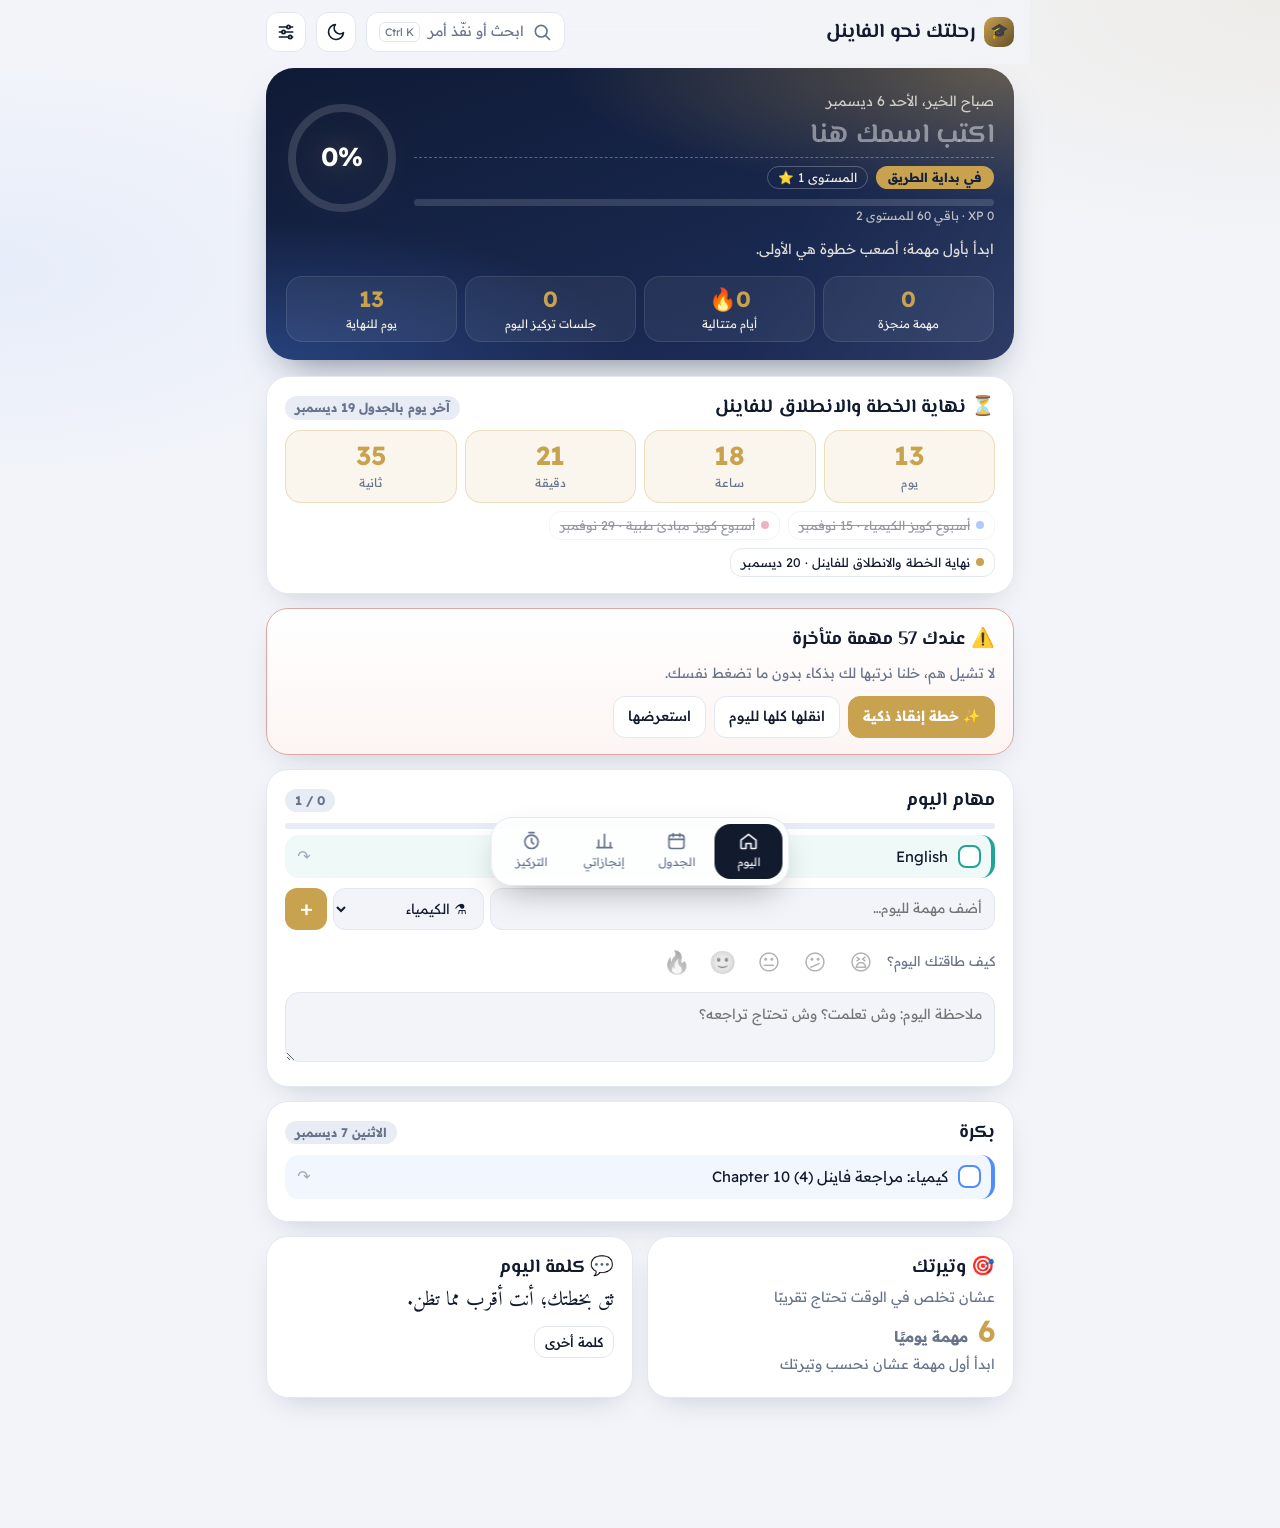
==== index.html @ 5652cb94 "Update font families in index.html" ====
<!DOCTYPE html>
<html lang="ar" dir="rtl">
<head>
<meta charset="utf-8">
<meta name="viewport" content="width=device-width, initial-scale=1, viewport-fit=cover">
<meta name="theme-color" content="#101b36">
<title>رحلتك نحو الفاينل</title>
<link rel="preconnect" href="https://fonts.googleapis.com">
<link href="https://fonts.googleapis.com/css2?family=Amiri:wght@400;700&family=El+Messiri:wght@500;600;700&family=Readex+Pro:wght@300;400;500;600;700&display=swap" rel="stylesheet">
<style>
:root{--bg:#f2f4f9;--bg2:#e8ecf5;--card:#fff;--tx:#121a2e;--mu:#68748c;--ln:#e2e7f0;--hero1:#0f1a35;--hero2:#1e2f5c;--bad:#d4573f;--ok:#1fa597;--ch:#4f8cff;--md:#e0567c;--en:#1fa597;--sk:#8b6cf0;--ac:#c9a24f;--sh:0 12px 32px -16px rgba(16,27,54,.25);color-scheme:light}
@media (prefers-color-scheme:dark){:root:not([data-theme="light"]){--bg:#070d1a;--bg2:#101a2e;--card:#0f1829;--tx:#e8edf7;--mu:#8e9bb5;--ln:#1e2a44;--hero1:#0c1630;--hero2:#1a2a52;--sh:0 12px 32px -16px rgba(0,0,0,.7);color-scheme:dark}}
:root[data-theme="dark"]{--bg:#070d1a;--bg2:#101a2e;--card:#0f1829;--tx:#e8edf7;--mu:#8e9bb5;--ln:#1e2a44;--hero1:#0c1630;--hero2:#1a2a52;--sh:0 12px 32px -16px rgba(0,0,0,.7);color-scheme:dark}
*{box-sizing:border-box;-webkit-tap-highlight-color:transparent}
html{scroll-behavior:smooth}
body{margin:0;min-height:100vh;background:var(--bg);background-image:radial-gradient(60% 40% at 100% 0%,color-mix(in srgb,var(--ac) 10%,transparent),transparent 70%),radial-gradient(50% 35% at 0% 30%,color-mix(in srgb,var(--ch) 7%,transparent),transparent 70%);background-attachment:fixed;color:var(--tx);font-family:"Readex Pro",Tahoma,system-ui,sans-serif;line-height:1.7}
button,input,select,textarea{font:inherit;color:inherit}
.ic{width:20px;height:20px;fill:none;stroke:currentColor;stroke-width:2;stroke-linecap:round;stroke-linejoin:round;flex:none}
.w{max-width:780px;margin:auto;padding:0 16px 130px}
/* top bar */
.top{position:sticky;top:0;z-index:25;display:flex;align-items:center;gap:10px;padding:12px 16px;margin:0 -16px;backdrop-filter:blur(14px);-webkit-backdrop-filter:blur(14px);background:color-mix(in srgb,var(--bg) 75%,transparent)}
.brand{flex:1;font:700 20px "El Messiri",serif;display:flex;align-items:center;gap:8px}
.brand i{width:30px;height:30px;border-radius:10px;background:linear-gradient(135deg,var(--ac),color-mix(in srgb,var(--ac) 50%,#000));display:grid;place-items:center;font-style:normal;font-size:15px}
.tb{width:40px;height:40px;border-radius:12px;border:1px solid var(--ln);background:var(--card);color:var(--tx);display:grid;place-items:center;cursor:pointer;transition:.2s}
.tb:hover{border-color:var(--ac);color:var(--ac)}
.kbd{font-size:11px;border:1px solid var(--ln);border-radius:6px;padding:0 5px;color:var(--mu)}
.srchbtn{display:flex;align-items:center;gap:8px;height:40px;padding:0 12px;border-radius:12px;border:1px solid var(--ln);background:var(--card);color:var(--mu);cursor:pointer;font-size:14px}
@media (max-width:520px){.srchbtn span,.srchbtn .kbd{display:none}}
/* hero */
.hero{position:relative;overflow:hidden;color:#f3efe6;border-radius:28px;padding:22px 20px 18px;margin:4px 0 16px;background:radial-gradient(110% 80% at 100% 0%,color-mix(in srgb,var(--ac) 40%,transparent),transparent 55%),radial-gradient(80% 80% at 0% 100%,rgba(79,140,255,.28),transparent 60%),linear-gradient(160deg,var(--hero1),var(--hero2));box-shadow:0 20px 40px -20px rgba(15,26,53,.6)}
.hero::after{content:"";position:absolute;inset:0;background:linear-gradient(115deg,transparent 30%,rgba(255,255,255,.07) 45%,transparent 60%);background-size:250% 100%;animation:sh 7s linear infinite;pointer-events:none}
@keyframes sh{from{background-position:150% 0}to{background-position:-100% 0}}
.hg{display:flex;align-items:center;gap:16px;position:relative;z-index:1}.hl{flex:1;min-width:0}
.gr{font-size:14px;opacity:.8}
#nm{background:transparent;border:0;border-bottom:1px dashed rgba(255,255,255,.3);color:#fff;font:700 27px "El Messiri",serif;width:100%;padding:0;outline:0}
#nm::placeholder{color:rgba(255,255,255,.45)}#nm:focus{border-bottom-color:var(--ac)}
.lvr{display:flex;gap:8px;align-items:center;margin-top:8px;flex-wrap:wrap}
.lv{font-size:12.5px;color:#14213d;background:var(--ac);border-radius:20px;padding:1px 12px;font-weight:700}
.lvn{font-size:12.5px;border:1px solid rgba(255,255,255,.25);border-radius:20px;padding:0 10px}
.xp{height:7px;border-radius:9px;background:rgba(255,255,255,.14);margin-top:10px;overflow:hidden}
.xp i{display:block;height:100%;border-radius:9px;background:linear-gradient(90deg,var(--ac),#ffe7a8);transition:width .6s}
.xps{font-size:12px;opacity:.75}
.ring{flex:none;filter:drop-shadow(0 0 14px color-mix(in srgb,var(--ac) 45%,transparent))}
.ring circle:last-of-type{transition:stroke-dashoffset 1s cubic-bezier(.2,.8,.2,1)}
.ms{margin:12px 0 0;font-size:14px;opacity:.9;position:relative;z-index:1}
.st{display:grid;grid-template-columns:repeat(4,1fr);gap:8px;margin-top:14px;position:relative;z-index:1}
.st div{background:rgba(255,255,255,.06);border:1px solid rgba(255,255,255,.1);border-radius:16px;padding:8px 2px;text-align:center;font-size:11.5px}
.st b{display:block;font:700 22px "Readex Pro",sans-serif;color:var(--ac);line-height:1.3}
/* cards */
.card{background:var(--card);border:1px solid var(--ln);border-radius:22px;padding:16px 18px;margin-bottom:14px;box-shadow:var(--sh);animation:up .4s both}
@keyframes up{from{opacity:0;transform:translateY(8px)}}
.ch2{display:flex;align-items:center;justify-content:space-between;gap:10px;margin-bottom:8px}
h2{font:700 19px "El Messiri",serif;margin:0}
.pill{font-size:12.5px;font-weight:700;border-radius:20px;padding:1px 10px;background:var(--bg2);color:var(--mu)}
.mu{color:var(--mu);font-size:14px;margin:4px 0}
.grid2{display:grid;grid-template-columns:1fr 1fr;gap:14px}.grid2>.card{margin:0}
@media (max-width:640px){.grid2{grid-template-columns:1fr}}
.grid2+.card,.grid2+*{margin-top:14px}
.btn{border:1px solid var(--ln);background:var(--card);color:var(--tx);border-radius:12px;padding:8px 14px;font-size:14px;font-weight:500;cursor:pointer;transition:.15s;white-space:nowrap}
.btn:hover{border-color:var(--ac)}.btn:active{transform:scale(.97)}
.btn.pr{background:var(--ac);border-color:var(--ac);color:#fff;font-weight:700}
.btn.sm{padding:4px 10px;font-size:13px}
.row{display:flex;gap:8px;flex-wrap:wrap;margin-top:10px}
.qt{font:400 20px/1.9 Amiri,serif;margin:0 0 6px}
/* countdown */
.cd{display:grid;grid-template-columns:repeat(4,1fr);gap:8px;margin:8px 0}
.cd div{text-align:center;border-radius:16px;padding:8px 0;background:color-mix(in srgb,var(--evc) 10%,transparent);border:1px solid color-mix(in srgb,var(--evc) 30%,transparent);font-size:12px;color:var(--mu)}
.cd b{display:block;font:700 26px "Readex Pro",sans-serif;color:var(--evc);font-variant-numeric:tabular-nums;line-height:1.3}
.evs{display:flex;gap:8px;flex-wrap:wrap}
.ev{font-size:12.5px;border-radius:12px;padding:3px 10px;border:1px solid var(--ln);display:flex;gap:6px;align-items:center}
.ev::before{content:"";width:8px;height:8px;border-radius:50%;background:var(--evc)}
.ev.past{opacity:.45;text-decoration:line-through}
/* tasks */
.tk{display:flex;align-items:center;gap:4px;border-radius:14px;background:color-mix(in srgb,var(--c) 7%,transparent);margin:6px 0;padding-inline-end:4px;border-inline-start:4px solid var(--c);transition:.2s;position:relative}
.tk label{flex:1;display:flex;gap:10px;align-items:center;padding:9px 10px;cursor:pointer;font-size:15px;min-width:0}
.tk input{position:absolute;opacity:0;pointer-events:none}
.cb{width:23px;height:23px;border-radius:8px;border:2px solid var(--c);flex:none;display:grid;place-items:center;transition:.2s;background:var(--card)}
.tk input:checked+.cb{background:var(--c);animation:pop .35s}
.tk input:checked+.cb::after{content:"";width:6px;height:11px;border:solid #fff;border-width:0 2.5px 2.5px 0;transform:translate(0,-1px) rotate(45deg)}
.tk input:focus-visible+.cb{outline:2px solid var(--ac);outline-offset:2px}
@keyframes pop{50%{transform:scale(1.25)}}
.tk.dn .tt{text-decoration:line-through;color:var(--mu)}
.tk.dn{opacity:.75}
.tt{overflow-wrap:anywhere}
.mvd{display:inline-block;font-size:11px;color:var(--mu);background:var(--bg2);border-radius:8px;padding:0 6px;margin-inline-start:4px}
.ta{display:flex;gap:2px;opacity:.6;transition:.2s}.tk:hover .ta{opacity:1}
.ib{width:30px;height:30px;border-radius:10px;border:0;background:transparent;color:var(--mu);cursor:pointer;font-size:16px;display:grid;place-items:center}
.ib:hover{background:var(--bg2);color:var(--tx)}
mark{background:color-mix(in srgb,var(--ac) 35%,transparent);color:inherit;border-radius:4px;padding:0 2px}
.minibar{height:6px;border-radius:6px;background:var(--bg2);overflow:hidden;margin-bottom:6px}
.minibar i{display:block;height:100%;background:linear-gradient(90deg,var(--ac),var(--ok));border-radius:6px;transition:width .5s}
.add{display:flex;gap:6px;margin-top:10px}
.add input,.add select,.inp{border:1px solid var(--ln);border-radius:12px;background:var(--bg);padding:8px 12px;font-size:14px;outline:0;min-width:0}
.add input{flex:1}.add input:focus,.inp:focus,textarea:focus{border-color:var(--ac)}
.add button{width:42px;border-radius:12px;border:0;background:var(--ac);color:#fff;font-size:22px;cursor:pointer}
textarea{width:100%;min-height:70px;margin-top:10px;border:1px solid var(--ln);border-radius:14px;background:var(--bg);font-size:14px;padding:10px 12px;resize:vertical;outline:0}
.mood{display:flex;align-items:center;gap:6px;margin-top:12px;font-size:13.5px;color:var(--mu);flex-wrap:wrap}
.mood button{font-size:22px;width:40px;height:40px;border-radius:12px;border:1px solid transparent;background:transparent;cursor:pointer;filter:grayscale(1);opacity:.55;transition:.2s}
.mood button:hover{opacity:1;filter:none}
.mood button.on{filter:none;opacity:1;border-color:var(--ac);background:color-mix(in srgb,var(--ac) 12%,transparent);transform:scale(1.08)}
.warn{border-color:color-mix(in srgb,var(--bad) 45%,var(--ln));background:linear-gradient(0deg,color-mix(in srgb,var(--bad) 6%,var(--card)),var(--card))}
/* plan */
.srch{display:flex;align-items:center;gap:8px;border:1px solid var(--ln);border-radius:14px;background:var(--card);padding:0 12px;margin-bottom:10px}
.srch input{flex:1;border:0;background:transparent;padding:11px 0;outline:0;font-size:15px}
.chips{display:flex;gap:6px;overflow-x:auto;margin-bottom:10px;padding-bottom:2px;scrollbar-width:none}
.chips button{border:1px solid var(--ln);background:var(--card);border-radius:20px;padding:5px 14px;font-size:13px;cursor:pointer;white-space:nowrap;display:flex;gap:6px;align-items:center}
.chips button.on{background:var(--tx);color:var(--bg);border-color:var(--tx)}
.dot{width:8px;height:8px;border-radius:50%;background:var(--c)}
.seg{display:flex;background:var(--bg2);border-radius:14px;padding:4px;gap:4px;margin-bottom:12px}
.seg button{flex:1;border:0;background:transparent;border-radius:10px;padding:7px 4px;cursor:pointer;font-size:14px;color:var(--mu);font-weight:500}
.seg button.on{background:var(--card);color:var(--tx);box-shadow:0 2px 8px rgba(0,0,0,.08);font-weight:700}
.wk{margin:22px 4px 8px;font:700 17px "El Messiri",serif;color:var(--ac);display:flex;align-items:center;gap:8px;flex-wrap:wrap}
.note{font:600 11.5px "Readex Pro",sans-serif;background:var(--ac);color:#fff;padding:1px 10px;border-radius:12px}
.day{background:var(--card);border:1px solid var(--ln);border-radius:18px;padding:10px 12px;margin-bottom:10px;scroll-margin-top:80px}
.day.today{border:2px solid var(--ac);box-shadow:0 0 0 4px color-mix(in srgb,var(--ac) 12%,transparent)}
.day.done{opacity:.65}
.day.flash{animation:fla 1.4s}
@keyframes fla{30%{box-shadow:0 0 0 6px color-mix(in srgb,var(--ac) 40%,transparent)}}
.dh{display:flex;justify-content:space-between;align-items:center;font-weight:700;font-size:14px}
.dh span{color:var(--mu);font-weight:400;font-size:13px;display:flex;align-items:center;gap:4px}
.tag{font-size:11px;border-radius:8px;padding:0 7px;margin-inline-start:6px;font-weight:700;background:var(--bad);color:#fff}
.tag.t{background:var(--ac)}
.empty{text-align:center;color:var(--mu);padding:30px 0}
/* stats */
.subs{display:grid;grid-template-columns:repeat(4,1fr);gap:8px;text-align:center}
@media (max-width:480px){.subs{grid-template-columns:repeat(2,1fr)}}
.subs div{font-size:12.5px;color:var(--mu)}
.subs svg{display:block;margin:0 auto 2px}
.hm{display:grid;grid-template-columns:repeat(7,1fr);gap:5px}
.hm span{font-size:11px;text-align:center;color:var(--mu)}
.hm i{aspect-ratio:1;border-radius:7px;background:var(--bg2);display:grid;place-items:center;font-style:normal;font-size:10.5px;color:var(--mu);cursor:pointer;transition:.15s}
.hm i:hover{transform:scale(1.12)}
.hm i.l1{background:color-mix(in srgb,var(--ok) 25%,var(--bg2))}.hm i.l2{background:color-mix(in srgb,var(--ok) 50%,var(--bg2));color:#fff}.hm i.l3{background:color-mix(in srgb,var(--ok) 75%,var(--bg2));color:#fff}.hm i.l4{background:var(--ok);color:#fff}
.hm i.fu{opacity:.45}.hm i.td{outline:2px solid var(--ac);outline-offset:1px}.hm i.no{visibility:hidden}
.lg{display:flex;gap:4px;align-items:center;justify-content:flex-end;font-size:11px;color:var(--mu);margin-top:8px}
.lg i{width:12px;height:12px;border-radius:3px;display:inline-block}
.wc{display:flex;gap:8px;height:120px;align-items:flex-end}
.wc>div{flex:1;height:100%;display:flex;flex-direction:column;justify-content:flex-end;align-items:center;font-size:11px;color:var(--mu);gap:2px}
.wc i{width:100%;background:linear-gradient(180deg,var(--ac),color-mix(in srgb,var(--ac) 55%,transparent));border-radius:10px 10px 4px 4px;min-height:4px;transition:height .6s}
.wc i.cur{background:linear-gradient(180deg,var(--ok),color-mix(in srgb,var(--ok) 55%,transparent))}
.sb{display:flex;align-items:center;gap:10px;font-size:13.5px;margin:9px 0}
.sb span:first-child{width:96px;flex:none}
.bar{flex:1;height:9px;background:var(--bg2);border-radius:6px;overflow:hidden}
.bar i{display:block;height:100%;border-radius:6px;transition:width .5s}
.sb em{min-width:44px;text-align:left;font-style:normal;color:var(--mu);font-size:12.5px}
.bd{display:grid;grid-template-columns:repeat(4,1fr);gap:8px}
@media (max-width:420px){.bd{grid-template-columns:repeat(3,1fr)}}
.bd div{text-align:center;font-size:11.5px;padding:10px 2px;border-radius:16px;border:1px solid var(--ln);color:var(--mu);line-height:1.35;filter:grayscale(1);opacity:.45}
.bd div.on{opacity:1;filter:none;color:var(--tx);border-color:var(--ac);background:color-mix(in srgb,var(--ac) 8%,transparent)}
.bd b{display:block;font-size:24px;margin-bottom:2px}
.big{font:700 30px "Readex Pro",sans-serif;color:var(--ac);line-height:1.2}
/* focus */
.fc{text-align:center}
.tring{position:relative;width:min(290px,78vw);margin:10px auto}
.tring svg{width:100%;height:auto;display:block}
.tring .in{position:absolute;inset:0;display:flex;flex-direction:column;align-items:center;justify-content:center}
#tmT{font:700 clamp(44px,14vw,62px) "Readex Pro",sans-serif;font-variant-numeric:tabular-nums;letter-spacing:1px;line-height:1.1}
#tmM{font-size:14px;color:var(--mu)}
#tmR{transition:stroke-dashoffset .3s linear}
.ctl{display:flex;gap:10px;justify-content:center;margin:6px 0 14px}
.ctl .btn{min-width:88px}
.ctl .go{min-width:130px;font-size:16px;padding:10px 18px;border-radius:16px}
/* nav */
.nav{position:fixed;bottom:14px;left:50%;transform:translateX(-50%);z-index:30;display:flex;gap:4px;padding:6px;border-radius:22px;background:color-mix(in srgb,var(--card) 82%,transparent);backdrop-filter:blur(16px);-webkit-backdrop-filter:blur(16px);border:1px solid var(--ln);box-shadow:0 14px 34px -12px rgba(0,0,0,.35);margin-bottom:env(safe-area-inset-bottom)}
.nav button{display:flex;flex-direction:column;align-items:center;gap:1px;border:0;background:transparent;color:var(--mu);border-radius:16px;padding:7px 14px;cursor:pointer;font-size:11.5px;min-width:68px;transition:.2s}
.nav button.on{background:var(--tx);color:var(--bg)}
#mini{position:fixed;top:66px;left:16px;z-index:24;display:none;align-items:center;gap:6px;border-radius:20px;border:1px solid var(--ac);background:var(--card);color:var(--tx);padding:4px 12px;font-weight:700;font-variant-numeric:tabular-nums;cursor:pointer;box-shadow:var(--sh)}
#mini.on{display:flex}
#mini .pd{width:8px;height:8px;border-radius:50%;background:var(--ok);animation:pu 1.4s infinite}
@keyframes pu{50%{opacity:.25}}
/* toast */
#ts{position:fixed;bottom:96px;left:50%;transform:translateX(-50%) translateY(30px);background:var(--tx);color:var(--bg);padding:9px 10px 9px 18px;border-radius:16px;opacity:0;transition:.3s;pointer-events:none;z-index:60;display:flex;gap:12px;align-items:center;max-width:92vw;font-size:14px;box-shadow:0 12px 30px -10px rgba(0,0,0,.4)}
#ts.on{opacity:1;transform:translateX(-50%);pointer-events:auto}
#ts button{border:0;background:var(--ac);color:#fff;border-radius:10px;padding:4px 12px;font-weight:700;cursor:pointer}
/* overlays */
.ov{position:fixed;inset:0;z-index:50;background:rgba(5,10,20,.5);backdrop-filter:blur(4px);display:none;align-items:flex-start;justify-content:center;padding:70px 14px 14px}
.ov.on{display:flex}
.pnl{width:100%;max-width:560px;background:var(--card);border:1px solid var(--ln);border-radius:22px;box-shadow:0 30px 60px -20px rgba(0,0,0,.5);overflow:hidden;animation:up .25s both;max-height:calc(100vh - 90px);display:flex;flex-direction:column}
.pnl .srch{border:0;border-bottom:1px solid var(--ln);border-radius:0;margin:0}
#pl{overflow:auto;padding:6px}
#pl button{display:flex;width:100%;gap:10px;align-items:center;text-align:start;border:0;background:transparent;border-radius:12px;padding:9px 12px;cursor:pointer;font-size:14.5px}
#pl button.sel{background:var(--bg2)}
#pl small{color:var(--mu);margin-inline-start:auto;font-size:12px;white-space:nowrap}
#pl h6{margin:8px 12px 2px;font-size:12px;color:var(--mu);font-weight:500}
.setb{overflow:auto;padding:18px}
.setb h3{font-size:14px;margin:16px 0 8px;color:var(--mu);font-weight:700}
.setb h3:first-child{margin-top:0}
.sw{display:flex;gap:10px}
.sw button{width:36px;height:36px;border-radius:50%;border:3px solid var(--card);outline:2px solid transparent;cursor:pointer}
.sw button.on{outline-color:var(--tx)}
.tg{display:flex;justify-content:space-between;align-items:center;gap:10px;padding:6px 0;font-size:14.5px}
.kb{display:grid;grid-template-columns:auto 1fr;gap:6px 12px;font-size:13.5px;color:var(--mu)}
#zen{position:fixed;inset:0;z-index:70;display:none;flex-direction:column;align-items:center;justify-content:center;gap:10px;background:radial-gradient(70% 60% at 50% 40%,var(--hero2),var(--hero1));color:#f3efe6;cursor:pointer}
#zen.on{display:flex}
#zenT{font:700 clamp(80px,22vw,180px) "Readex Pro",sans-serif;font-variant-numeric:tabular-nums;line-height:1}
#zen small{opacity:.6}
#zenQ{font:400 22px Amiri,serif;opacity:.8;max-width:600px;text-align:center;padding:0 20px}
.fx{position:fixed;top:-16px;z-index:80;pointer-events:none;animation:fl linear forwards}
@keyframes fl{to{transform:translateY(108vh) rotate(720deg);opacity:.3}}
@media (prefers-reduced-motion:reduce){.fx{display:none}*{animation-duration:.01ms!important;transition:none!important}}
@media (max-width:420px){#nm{font-size:23px}.ring{width:92px;height:92px}.nav button{min-width:58px;padding:7px 8px}}
@media print{.top,.nav,#mini,#ts,.ta,.add,.chips,.seg,.srch,.row,.mood{display:none!important}.hero{color:#000;background:none;box-shadow:none}.card,.day{box-shadow:none;break-inside:avoid}body{background:#fff}}
</style>
</head>
<body>
<div class="w">
  <header class="top">
    <div class="brand"><i>🎓</i>رحلتك نحو الفاينل</div>
    <button class="srchbtn" data-x="pal" aria-label="بحث وأوامر"><svg class="ic" viewBox="0 0 24 24"><circle cx="11" cy="11" r="7"/><path d="M21 21l-4.3-4.3"/></svg><span>ابحث أو نفّذ أمر</span><span class="kbd">Ctrl K</span></button>
    <button class="tb" data-x="th" aria-label="الوضع الليلي"><svg class="ic" viewBox="0 0 24 24"><path d="M21 12.8A9 9 0 1 1 11.2 3a7 7 0 0 0 9.8 9.8z"/></svg></button>
    <button class="tb" data-x="set" aria-label="الإعدادات"><svg class="ic" viewBox="0 0 24 24"><path d="M4 6h9M17 6h3M4 12h3M11 12h9M4 18h11M19 18h1"/><circle cx="15" cy="6" r="2"/><circle cx="9" cy="12" r="2"/><circle cx="17" cy="18" r="2"/></svg></button>
  </header>
  <main id="app"></main>
</div>
<button id="mini" data-v="focus"><span class="pd"></span><span id="miniT">25:00</span></button>
<nav class="nav" aria-label="التنقل">
  <button data-v="home"><svg class="ic" viewBox="0 0 24 24"><path d="M3 11l9-7 9 7v9a1 1 0 0 1-1 1h-5v-6H9v6H4a1 1 0 0 1-1-1z"/></svg>اليوم</button>
  <button data-v="plan"><svg class="ic" viewBox="0 0 24 24"><rect x="3" y="5" width="18" height="16" rx="3"/><path d="M3 10h18M8 3v4M16 3v4"/></svg>الجدول</button>
  <button data-v="stats"><svg class="ic" viewBox="0 0 24 24"><path d="M5 20V11M12 20V4M19 20v-6M3 20h18"/></svg>إنجازاتي</button>
  <button data-v="focus"><svg class="ic" viewBox="0 0 24 24"><circle cx="12" cy="13" r="8"/><path d="M12 9v4l2.5 2.5M9 2h6"/></svg>التركيز</button>
</nav>
<div id="ts" role="status" aria-live="polite"><span id="tsm"></span></div>
<div class="ov" id="pal"><div class="pnl"><div class="srch"><svg class="ic" viewBox="0 0 24 24"><circle cx="11" cy="11" r="7"/><path d="M21 21l-4.3-4.3"/></svg><input id="pi" placeholder="ابحث عن مهمة أو اكتب أمرًا…" autocomplete="off"><span class="kbd">Esc</span></div><div id="pl"></div></div></div>
<div class="ov" id="set"><div class="pnl"><div class="ch2" style="padding:14px 18px 0"><h2>الإعدادات</h2><button class="ib" data-x="close">✕</button></div><div class="setb" id="setb"></div></div></div>
<div id="zen" data-x="zenoff"><small id="zenM">وقت التركيز</small><div id="zenT">25:00</div><div id="zenQ"></div><small>اضغط في أي مكان للخروج</small></div>
<input type="file" id="upf" accept="application/json,.json" hidden>
<script>
/* ===== Data ===== */
const D=[
["كيمياء: Chapter 6","حل التجميعات","كيمياء: Chapter 7 (Lecture 1)"],["English"],["كيمياء: Chapter 7 (Lecture 1+2)"],["مهارات اتصال: مراجعة + دراسة محاضرة جديدة"],
["كيمياء: مراجعة كاملة لجزئية الميد من الملخصات","مراجعة شابتر 6 / 7","English"],["مبادئ طبية: Chapter 8","English"],
["English","مبادئ طبية: Chapter 9 (إضافة محاضرة)"],["كيمياء: تسمية (Chapter 8، Lecture 1)","حل التجميعات"],["English"],["كيمياء: تفاعلات (Chapter 8، Lecture 2)","حل التجميعات"],
["مهارات اتصال: مراجعة + دراسة محاضرة جديدة"],["كيمياء: مراجعة كاملة لجزئية الميد من الملخصات","مراجعة شابتر 6 / 7 / 8 (التركيز على العضوية)","English"],["مبادئ طبية: Chapter 10","English"],
["English"],["كيمياء: Chapter 9","حل التجميعات"],["English"],["كيمياء: تفاعلات (Chapter 10، Lecture 1)","حل التجميعات"],["مهارات اتصال: مراجعة + دراسة محاضرة جديدة"],
["كيمياء: مراجعة كاملة لجزئية الميد من الملخصات","مراجعة شابتر 6 / 7 / 8 / 9","English"],["مبادئ طبية: Chapter 11","English"],
["English"],["كيمياء: تفاعلات (Chapter 10، Lecture 2)","حل التجميعات"],["English"],["كيمياء: تسمية (Chapter 11، Lecture 1)","كيمياء: Chapter 11 (Lecture 2) علشان الإجازة","حل التجميعات"],
["مهارات اتصال: مراجعة + دراسة محاضرة جديدة"],["كيمياء: Chapter 12 (آخر شابتر بالمادة)","English"],["مبادئ طبية: Chapter 12 + Chapter 13 (آخر شابتر بالمنهج)","English"],
["English"],["كيمياء: مراجعة فاينل (1) Chapter 6 / 7"],["English"],["كيمياء: مراجعة فاينل (2) Chapter 8 / 9"],["مهارات اتصال: مراجعة + دراسة محاضرة جديدة"],
["كيمياء: مراجعة فاينل Chapter 6 / 7 / 8 / 9","English"],["مبادئ طبية: مراجعة فاينل Chapter 8 / 9 / 10 / 11","English"],
["English"],["كيمياء: مراجعة فاينل (4) Chapter 10"],["English"],["كيمياء: مراجعة فاينل (5) Chapter 11 / 12"],["مهارات اتصال: مراجعة + دراسة محاضرة جديدة"],
["كيمياء: مراجعة فاينل شاملة (6) — حل تجميعات الفاينل","English"],["مبادئ طبية: مراجعة فاينل Chapter 12 / 13","English"],
["English"],["كيمياء: مراجعة فاينل (7)"],["English"],["كيمياء: مراجعة فاينل (8)"],["مهارات اتصال: مراجعة + دراسة محاضرة جديدة"],
["كيمياء: مراجعة فاينل شاملة (9) — حل تجميعات الفاينل","English"],["مبادئ طبية: مراجعة فاينل Chapter 12 / 13","English"]];
const N=D.length,LAST=N-1;
const W={0:["الأسبوع 1: 2 إلى 7 نوفمبر",""],6:["الأسبوع 2: 8 إلى 14 نوفمبر",""],13:["الأسبوع 3: 15 إلى 21 نوفمبر","كويز الكيمياء: Chapter 6 + 7"],20:["الأسبوع 4: 22 إلى 28 نوفمبر","إجازة الخريف"],27:["الأسبوع 5: 29 نوفمبر إلى 5 ديسمبر","كويز مبادئ طبية: Chapter 9 + 10"],34:["الأسبوع 6: 6 إلى 12 ديسمبر",""],41:["الأسبوع 7: 13 إلى 19 ديسمبر","آخر أسبوع قبل الفاينل"]};
const WS=[0,6,13,20,27,34,41,48];
const SB={ch:["الكيمياء","var(--ch)","⚗️"],md:["مبادئ طبية","var(--md)","🩺"],en:["English","var(--en)","🇬🇧"],sk:["مهارات اتصال","var(--sk)","🗣️"]};
const DN=["الأحد","الاثنين","الثلاثاء","الأربعاء","الخميس","الجمعة","السبت"],MN=["يناير","فبراير","مارس","أبريل","مايو","يونيو","يوليو","أغسطس","سبتمبر","أكتوبر","نوفمبر","ديسمبر"];
const Q=["الاستمرار أهم من الكمال؛ خطوة صغيرة كل يوم تصنع فرقًا كبيرًا.","أنت لا تذاكر لتنجح فقط، بل لتصبح طبيبًا يُعتمد عليه.","التعب مؤقت، والإنجاز يبقى.","كل صفحة تراجعها اليوم تخفف عنك قلق الغد.","ابدأ بما تستطيع، وستجد القدرة تزداد مع الوقت.","الهدوء والانتظام أقوى من الحماس العابر.","ثق بخطتك؛ أنت أقرب مما تظن.","لا تنتظر الحماس، ابدأ وسيلحق بك.","ساعة تركيز حقيقية تساوي ثلاث ساعات تشتت.","أنت تزرع اليوم ما ستحصده في الفاينل.","المذاكرة الذكية: افهم، لخّص، ثم اختبر نفسك.","يوم سيئ لا يُفسد خطة جيدة؛ عُد غدًا أقوى.","النجاح مجموع جهود صغيرة تتكرر كل يوم.","ركّز على المهمة التي أمامك فقط، والباقي سيأتي."];
const LV=[[0,"في بداية الطريق"],[15,"مجتهد"],[40,"متمكّن"],[65,"متقن"],[90,"على أعتاب القمة"],[100,"بطل الفاينل"]];
const ACC={gold:"#c9a24f",sky:"#4f8cff",emerald:"#1fa597",rose:"#e0567c",violet:"#8b6cf0",sunset:"#f0803c"};
const PRE=[[25,5],[50,10],[90,20]];
const MOODS=["😫","😕","😐","🙂","🔥"];
const EV=[{n:"أسبوع كويز الكيمياء",d:new Date(2026,10,15),c:"var(--ch)",x:"Chapter 6 + 7"},{n:"أسبوع كويز مبادئ طبية",d:new Date(2026,10,29),c:"var(--md)",x:"Chapter 9 + 10"},{n:"نهاية الخطة والانطلاق للفاينل",d:new Date(2026,11,20),c:"var(--ac)",x:"آخر يوم بالجدول 19 ديسمبر"}];

/* ===== Storage ===== */
const gs=(k,d)=>{try{const v=localStorage.getItem(k);return v===null?d:v}catch(e){return d}};
const P=(k,v)=>{try{localStorage.setItem(k,typeof v==="string"?v:JSON.stringify(v))}catch(e){}};
const J=(k,d)=>{try{const v=localStorage.getItem(k);return v?JSON.parse(v):d}catch(e){return d}};
let S=J("study-final-2026",{}),FS=J("study-focus",{}),FM=J("study-focus-min",{}),NT=J("study-notes",{}),MD=J("study-mood",{}),CU=J("study-custom",{}),MV=J("study-moved",{}),BD=J("study-bd",[]);
let CFG=Object.assign({acc:"gold",snd:1,rem:"",pre:0,fsub:"ch",lastRem:""},J("study-cfg",{}));
let NAME=gs("study-name",""),V=gs("study-view","home"),flt="",tab="up",q="",qi=0,T=[],M={};
function save(){P("study-final-2026",S);P("study-focus",FS);P("study-focus-min",FM);P("study-notes",NT);P("study-mood",MD);P("study-custom",CU);P("study-moved",MV);P("study-bd",BD);P("study-cfg",CFG)}
if(gs("study-theme",""))document.documentElement.setAttribute("data-theme",gs("study-theme",""));
function applyAcc(){document.documentElement.style.setProperty("--ac",ACC[CFG.acc]||ACC.gold)}applyAcc();

/* ===== Helpers ===== */
const $=s=>document.querySelector(s);
const sub=t=>/^(كيمياء|حل|مراجعة)/.test(t)?"ch":/^مبادئ/.test(t)?"md":/^مهارات/.test(t)?"sk":"en";
const dt=i=>new Date(2026,10,2+i);
const day0=()=>{const n=new Date();return new Date(n.getFullYear(),n.getMonth(),n.getDate())};
const dk=d=>d.getFullYear()+"-"+(d.getMonth()+1)+"-"+d.getDate();
const fmt=d=>d.getDate()+" "+MN[d.getMonth()];
const esc=s=>String(s||"").replace(/&/g,"&amp;").replace(/</g,"&lt;").replace(/>/g,"&gt;").replace(/"/g,"&quot;");
const pad=n=>("0"+n).slice(-2);
const snap=()=>JSON.stringify({S,MV,CU});
const restore=s=>{const o=JSON.parse(s);S=o.S;MV=o.MV;CU=o.CU;save();render(true)};
const uid=()=>"x"+Date.now().toString(36)+Math.random().toString(36).slice(2,6);

function build(){
  T=D.map(()=>[]);
  D.forEach((ts,i)=>ts.forEach((t,j)=>{const id=i+"_"+j,to=MV[id]!==undefined&&T[MV[id]]?MV[id]:i;T[to].push({id,t,s:sub(t),o:i})}));
  for(const k in CU)(CU[k]||[]).forEach(c=>{if(T[+k])T[+k].push({id:c.id,t:c.t,s:c.s,o:+k,cu:1})});
}
const full=i=>T[i].every(x=>S[x.id]);

function calc(){
  build();
  const t0=day0(),idx=Math.round((t0-dt(0))/864e5);
  const m={t0,idx,tot:0,dn:0,sc:{},sd:{},late:[],fullDays:0};
  for(const k in SB){m.sc[k]=0;m.sd[k]=0}
  T.forEach((ts,i)=>{ts.forEach(x=>{m.tot++;m.sc[x.s]++;if(S[x.id]){m.dn++;m.sd[x.s]++}else if(i<idx)m.late.push(Object.assign({d:i},x))});if(ts.length&&full(i))m.fullDays++});
  m.pc=m.tot?Math.round(m.dn/m.tot*100):0;
  m.left=Math.max(0,Math.round((new Date(2026,11,19)-t0)/864e5));
  let st=0;for(let i=Math.min(idx,LAST);i>=0;i--){if(!T[i].length)continue;if(full(i))st++;else if(i!==idx)break}
  m.st=st;m.best=Math.max(+gs("study-best","0"),st);P("study-best",String(m.best));
  m.fsTot=0;for(const k in FS)m.fsTot+=FS[k];
  m.fmTot=0;for(const k in FM)m.fmTot+=FM[k];
  m.fT=FS[dk(t0)]||0;
  m.xp=m.dn*10+m.fullDays*25+m.fsTot*15;
  m.lvl=Math.floor(Math.sqrt(m.xp/60))+1;
  const a=60*(m.lvl-1)**2,b=60*m.lvl**2;m.xpPct=Math.round((m.xp-a)/(b-a)*100);m.xpNext=b-m.xp;
  LV.forEach(l=>{if(m.pc>=l[0])m.title=l[1]});
  const el=Math.min(Math.max(idx+1,1),N),rem=m.tot-m.dn,dl=Math.max(1,LAST-Math.max(idx,0)+1);
  m.rate=m.dn/el;m.need=Math.ceil(rem/dl);
  m.proj=m.rate>0?new Date(+dt(0)+Math.ceil(m.tot/m.rate)*864e5):null;
  return m;
}

/* ===== Sound & FX ===== */
let AC=null,amb=null,ambT="";
function ac(){try{if(!AC)AC=new(window.AudioContext||window.webkitAudioContext)();if(AC.state==="suspended")AC.resume()}catch(e){}return AC}
function tone(f,t=0,d=.18,v=.12,type="sine"){const a=ac();if(!a||!CFG.snd)return;const o=a.createOscillator(),g=a.createGain();o.type=type;o.frequency.value=f;g.gain.setValueAtTime(0,a.currentTime+t);g.gain.linearRampToValueAtTime(v,a.currentTime+t+.01);g.gain.exponentialRampToValueAtTime(.0001,a.currentTime+t+d);o.connect(g).connect(a.destination);o.start(a.currentTime+t);o.stop(a.currentTime+t+d+.05)}
const ping=p=>tone(520+p*5,0,.15);
const chime=()=>[523,659,784,1047].forEach((f,i)=>tone(f,i*.11,.35,.1,"triangle"));
function noise(type){const a=ac();if(!a)return null;const n=a.sampleRate*4,b=a.createBuffer(1,n,a.sampleRate),d=b.getChannelData(0);let l=0;for(let i=0;i<n;i++){const w=Math.random()*2-1;if(type==="brown"){l=(l+.02*w)/1.02;d[i]=l*3.5}else d[i]=w}const s=a.createBufferSource();s.buffer=b;s.loop=true;const f=a.createBiquadFilter();f.type="lowpass";f.frequency.value=type==="rain"?1500:type==="brown"?700:9000;const g=a.createGain();g.gain.value=type==="white"?.04:type==="rain"?.13:.4;s.connect(f).connect(g).connect(a.destination);s.start();return s}
function setAmb(t){if(amb){try{amb.stop()}catch(e){}amb=null}ambT=t===ambT?"":t;if(ambT)amb=noise(ambT);render(true)}
function conf(n=70){const C=[ACC[CFG.acc],"#4f8cff","#e0567c","#1fa597","#8b6cf0","#ffd166"];for(let i=0;i<n;i++){const s=document.createElement("i");s.className="fx";const z=6+Math.random()*8;s.style.cssText=`left:${Math.random()*100}vw;width:${z}px;height:${z*(Math.random()>.5?1.6:1)}px;background:${C[i%C.length]};border-radius:${Math.random()>.6?"50%":"2px"};animation-duration:${1.8+Math.random()*1.6}s;animation-delay:${Math.random()*.5}s`;document.body.appendChild(s);setTimeout(()=>s.remove(),4200)}}
let tsH;function toast(m,undo){const t=$("#ts");t.innerHTML='<span>'+esc(m)+'</span>'+(undo?'<button>تراجع</button>':'');if(undo)t.querySelector("button").onclick=()=>{restore(undo);t.className="";toast("تم التراجع")};t.className="on";clearTimeout(tsH);tsH=setTimeout(()=>t.className="",undo?5000:2600)}
function notify(t,b){try{if(CFG.notif&&"Notification"in window&&Notification.permission==="granted")new Notification(t,{body:b||""})}catch(e){}}

/* ===== Views ===== */
function row(x,i){
  const dn=!!S[x.id],late=i<M.idx&&!dn,nxt=Math.min(LAST,Math.max(i,M.idx)+1);
  let a="";
  if(!dn&&M.idx<=LAST){if(late)a+=`<button class="ib" data-today="${x.id}" data-d="${i}" title="انقلها لليوم">⤶</button>`;else if(nxt>i)a+=`<button class="ib" data-mv="${x.id}" data-d="${i}" title="أجّلها ليوم بعده">↷</button>`}
  if(x.cu)a+=`<button class="ib" data-del="${x.id}" data-d="${i}" title="حذف">✕</button>`;
  let tx=esc(x.t);if(q){const e=esc(q);tx=tx.split(e).join("<mark>"+e+"</mark>")}
  return `<div class="tk${dn?" dn":""}" style="--c:${SB[x.s][1]}"><label><input type="checkbox" data-id="${x.id}" data-d="${i}"${dn?" checked":""}><span class="cb"></span><span class="tt">${tx}${x.o!==i?` <small class="mvd">مؤجّلة من ${fmt(dt(x.o))}</small>`:""}${x.cu?` <small class="mvd">مهمتك</small>`:""}</span></label><div class="ta">${a}</div></div>`;
}
function ring(pc,size,r,sw,col,txt,tc){const c=2*Math.PI*r;return `<svg class="ring" viewBox="0 0 ${size} ${size}" width="${size}" height="${size}"><circle cx="${size/2}" cy="${size/2}" r="${r}" fill="none" stroke="${tc||"rgba(255,255,255,.14)"}" stroke-width="${sw}"/><circle cx="${size/2}" cy="${size/2}" r="${r}" fill="none" stroke="${col}" stroke-width="${sw}" stroke-linecap="round" stroke-dasharray="${c.toFixed(1)}" stroke-dashoffset="${(c*(1-pc/100)).toFixed(1)}" transform="rotate(-90 ${size/2} ${size/2})"/>${txt||""}</svg>`}

function vHome(){
  const m=M,t0=m.t0,hr=new Date().getHours();
  const gr=hr<5?"سهران؟ لا تنسَ النوم":hr<12?"صباح الخير":hr<18?"طاب يومك":"مساء الخير";
  const ms=m.pc<1?"ابدأ بأول مهمة؛ أصعب خطوة هي الأولى.":m.pc<25?"بداية موفقة، حافظ على هذا الإيقاع.":m.pc<50?"تقدم جميل، أنت تبني عادة قوية.":m.pc<75?"تجاوزت النصف، والاستمرار هو سر النجاح.":m.pc<100?"اقتربت جدًا من خط النهاية، لا تتوقف الآن.":"أنجزت الخطة كاملة، أنت مستعد وواثق.";
  let h=`<section class="hero"><div class="hg"><div class="hl"><div class="gr">${gr}، ${DN[t0.getDay()]} ${fmt(t0)}</div><input id="nm" placeholder="اكتب اسمك هنا" value="${esc(NAME)}" aria-label="الاسم"><div class="lvr"><span class="lv">${m.title}</span><span class="lvn">المستوى ${m.lvl} ⭐</span></div><div class="xp"><i style="width:${m.xpPct}%"></i></div><div class="xps">${m.xp} XP · باقي ${m.xpNext} للمستوى ${m.lvl+1}</div></div>${ring(m.pc,112,50,8,"var(--ac)",`<text x="56" y="64" text-anchor="middle" fill="#fff" font-size="26" font-family="Readex Pro" font-weight="700">${m.pc}%</text>`)}</div><p class="ms">${ms}</p>`;
  h+=`<div class="st"><div><b>${m.dn}</b>مهمة منجزة</div><div><b>${m.st}🔥</b>أيام متتالية</div><div><b>${m.fT}</b>جلسات تركيز اليوم</div><div><b>${m.left}</b>يوم للنهاية</div></div></section>`;
  const nx=EV.find(e=>e.d>new Date());
  if(nx)h+=`<section class="card" style="--evc:${nx.c}"><div class="ch2"><h2>⏳ ${nx.n}</h2><span class="pill">${nx.x}</span></div><div class="cd"><div><b id="cd0">0</b>يوم</div><div><b id="cd1">0</b>ساعة</div><div><b id="cd2">0</b>دقيقة</div><div><b id="cd3">0</b>ثانية</div></div><div class="evs">${EV.map(e=>`<span class="ev${e.d<=new Date()?" past":""}" style="--evc:${e.c}">${e.n} · ${fmt(e.d)}</span>`).join("")}</div></section>`;
  if(m.late.length)h+=`<section class="card warn"><div class="ch2"><h2>⚠️ عندك ${m.late.length} ${m.late.length>10||m.late.length<3?"مهمة متأخرة":"مهام متأخرة"}</h2></div><p class="mu">لا تشيل هم، خلنا نرتبها لك بذكاء بدون ما تضغط نفسك.</p><div class="row"><button class="btn pr" data-x="rescue">✨ خطة إنقاذ ذكية</button><button class="btn" data-x="lateToday">انقلها كلها لليوم</button><button class="btn" data-x="seeLate">استعرضها</button></div></section>`;
  if(m.idx>=0&&m.idx<=LAST){
    const ts=T[m.idx],d=ts.filter(x=>S[x.id]).length,k=dk(t0);
    h+=`<section class="card"><div class="ch2"><h2>مهام اليوم</h2><span class="pill">${d} / ${ts.length}</span></div><div class="minibar"><i style="width:${ts.length?d/ts.length*100:0}%"></i></div>${ts.map(x=>row(x,m.idx)).join("")||'<p class="mu">ما عندك مهام اليوم، استمتع أو أضف مهمة 👇</p>'}
    <form class="add" id="addf" data-d="${m.idx}"><input id="addt" placeholder="أضف مهمة لليوم…" maxlength="120" aria-label="مهمة جديدة"><select id="adds" aria-label="المادة">${Object.keys(SB).map(s=>`<option value="${s}">${SB[s][2]} ${SB[s][0]}</option>`).join("")}</select><button aria-label="إضافة">+</button></form>
    <div class="mood">كيف طاقتك اليوم؟ ${MOODS.map((e,i)=>`<button data-mood="${i}" class="${MD[k]===i?"on":""}" aria-label="مزاج ${i+1}">${e}</button>`).join("")}</div>
    <textarea id="nt" placeholder="ملاحظة اليوم: وش تعلمت؟ وش تحتاج تراجعه؟">${esc(NT[k])}</textarea></section>`;
    if(m.idx<LAST){const tm=T[m.idx+1];h+=`<section class="card"><div class="ch2"><h2>بكرة</h2><span class="pill">${DN[dt(m.idx+1).getDay()]} ${fmt(dt(m.idx+1))}</span></div>${tm.map(x=>row(x,m.idx+1)).join("")||'<p class="mu">يوم خفيف 🎉</p>'}</section>`}
  }else h+=`<section class="card"><p class="mu">${m.idx<0?"الجدول يبدأ يوم 2 نوفمبر. جهّز نفسك!":"انتهى الجدول. بالتوفيق في الفاينل! 🎓"}</p></section>`;
  h+=`<div class="grid2"><section class="card"><h2>🎯 وتيرتك</h2><p class="mu">عشان تخلص في الوقت تحتاج تقريبًا</p><div class="big">${m.need} <small style="font-size:15px;color:var(--mu)">مهمة يوميًا</small></div><p class="mu">${m.proj?(m.proj<=dt(LAST)?"✅ بمعدلك الحالي بتخلص قبل الموعد ("+fmt(m.proj)+")":"⚡ بمعدلك الحالي بتخلص "+fmt(m.proj)+"، زِد شوي"):"ابدأ أول مهمة عشان نحسب وتيرتك"}</p></section>
  <section class="card"><h2>💬 كلمة اليوم</h2><p class="qt">${Q[(t0.getDate()+qi)%Q.length]}</p><button class="btn sm" data-x="qt">كلمة أخرى</button></section></div>`;
  return h;
}

function planList(){
  let h="",any=false,lastW=-1;
  T.forEach((ts,i)=>{
    const d=dt(i),past=i<M.idx,isT=i===M.idx,fin=full(i);
    if(tab==="up"&&past)return;
    let list=ts.filter(x=>(!flt||x.s===flt)&&(!q||x.t.includes(q)));
    if(tab==="late"){if(!past)return;list=list.filter(x=>!S[x.id])}
    if(!list.length&&!(tab==="all"&&!flt&&!q&&!ts.length))return;
    const wi=WS.filter(w=>w<=i).pop();
    if(wi!==lastW){lastW=wi;h+=`<div class="wk">${W[wi][0]}${W[wi][1]?` <span class="note">${W[wi][1]}</span>`:""}</div>`}
    any=true;
    h+=`<div class="day${isT?" today":""}${fin&&ts.length?" done":""}" id="d${i}"><div class="dh"><b>${DN[d.getDay()]}${isT?'<span class="tag t">اليوم</span>':""}${past&&!fin?'<span class="tag">متأخر</span>':""}</b><span>${fmt(d)}<button class="ib" data-addday="${i}" title="إضافة مهمة لهذا اليوم">+</button></span></div>${list.map(x=>row(x,i)).join("")}</div>`;
  });
  return any?h:`<p class="empty">${tab==="late"?"🎉 ما عندك أي مهمة متأخرة، كفو!":"لا توجد مهام هنا. جرّب «الكل»."}</p>`;
}
function vPlan(){
  let h=`<div class="srch"><svg class="ic" viewBox="0 0 24 24"><circle cx="11" cy="11" r="7"/><path d="M21 21l-4.3-4.3"/></svg><input id="q" value="${esc(q)}" placeholder="ابحث في المهام… مثلًا Chapter 8" aria-label="بحث"></div>`;
  h+=`<div class="chips"><button data-f=""${flt?"":' class="on"'}>كل المواد</button>${Object.keys(SB).map(k=>`<button data-f="${k}" style="--c:${SB[k][1]}"${flt===k?' class="on"':""}><span class="dot"></span>${SB[k][0]}</button>`).join("")}</div>`;
  h+=`<div class="seg"><button data-tab="up"${tab==="up"?' class="on"':""}>القادم</button><button data-tab="late"${tab==="late"?' class="on"':""}>المتأخر${M.late.length?" ("+M.late.length+")":""}</button><button data-tab="all"${tab==="all"?' class="on"':""}>الكل</button></div>`;
  return h+`<div id="list">${planList()}</div>`;
}

function vStats(){
  const m=M;
  let h=`<section class="card"><div class="ch2"><h2>المواد</h2><span class="pill">${m.dn} / ${m.tot}</span></div><div class="subs">`;
  for(const k in SB){const p=m.sc[k]?Math.round(m.sd[k]/m.sc[k]*100):0;h+=`<div>${ring(p,84,34,8,SB[k][1],`<text x="42" y="48" text-anchor="middle" fill="currentColor" font-size="17" font-weight="700" font-family="Readex Pro">${p}%</text>`,"var(--bg2)")}${SB[k][2]} ${SB[k][0]}<br><small>${m.sd[k]} من ${m.sc[k]}</small></div>`}
  h+=`</div></section>`;
  // heatmap
  h+=`<section class="card"><div class="ch2"><h2>خريطة الإنجاز</h2><span class="pill">أفضل سلسلة: ${m.best} 🔥</span></div><div class="hm">${["ح","ن","ث","ر","خ","ج","س"].map(x=>`<span>${x}</span>`).join("")}`;
  for(let c=0;c<dt(0).getDay();c++)h+=`<i class="no"></i>`;
  T.forEach((ts,i)=>{const d=ts.filter(x=>S[x.id]).length,r=ts.length?d/ts.length:0,l=!d?0:r<.34?1:r<.67?2:r<1?3:4,md=MD[dk(dt(i))];h+=`<i class="l${l}${i>m.idx?" fu":""}${i===m.idx?" td":""}" data-jump="${i}" title="${DN[dt(i).getDay()]} ${fmt(dt(i))}: ${d}/${ts.length}${md!==undefined?" "+MOODS[md]:""}">${md!==undefined?MOODS[md]:dt(i).getDate()}</i>`});
  h+=`</div><div class="lg">أقل <i style="background:var(--bg2)"></i><i style="background:color-mix(in srgb,var(--ok) 25%,var(--bg2))"></i><i style="background:color-mix(in srgb,var(--ok) 50%,var(--bg2))"></i><i style="background:color-mix(in srgb,var(--ok) 75%,var(--bg2))"></i><i style="background:var(--ok)"></i> أكثر</div></section>`;
  // weekly
  h+=`<div class="grid2"><section class="card"><h2>الأسابيع</h2><div class="wc">`;
  for(let w=0;w<7;w++){let a=0,b=0;for(let i=WS[w];i<WS[w+1];i++)T[i].forEach(x=>{b++;if(S[x.id])a++});const p=b?Math.round(a/b*100):0,cur=m.idx>=WS[w]&&m.idx<WS[w+1];h+=`<div title="${p}%"><small>${p}%</small><i class="${cur?"cur":""}" style="height:${p}%"></i>أ${w+1}</div>`}
  h+=`</div></section><section class="card"><h2>⏱ وقت التركيز</h2><div class="big">${Math.floor(m.fmTot/60)}<small style="font-size:15px;color:var(--mu)"> ساعة </small>${m.fmTot%60}<small style="font-size:15px;color:var(--mu)"> دقيقة</small></div><p class="mu">${m.fsTot} جلسة إجمالًا</p>`;
  const mx=Math.max(1,...Object.keys(SB).map(k=>FM[k]||0));
  for(const k in SB)h+=`<div class="sb"><span>${SB[k][0]}</span><div class="bar"><i style="width:${(FM[k]||0)/mx*100}%;background:${SB[k][1]}"></i></div><em>${FM[k]||0}د</em></div>`;
  h+=`</section></div>`;
  // badges
  const all=k=>m.sc[k]>0&&m.sd[k]===m.sc[k],nc=Object.values(NT).filter(x=>x&&x.trim()).length;
  const B=[["🌱","الانطلاقة","أول مهمة",m.dn>=1],["🔥","ثلاثة أيام","3 أيام متتالية",m.best>=3],["⚡","أسبوع ناري","7 أيام متتالية",m.best>=7],["📚","50 مهمة","أنجزت 50 مهمة",m.dn>=50],["🎯","100 مهمة","أنجزت 100 مهمة",m.dn>=100],["🌓","نصف الطريق","وصلت 50%",m.pc>=50],["⚗️","سيد الكيمياء","كل مهام الكيمياء",all("ch")],["🩺","طبيب المستقبل","كل مهام مبادئ طبية",all("md")],["🗣️","متحدث لبق","كل مهام مهارات الاتصال",all("sk")],["🇬🇧","English Pro","كل مهام English",all("en")],["⏱","مركّز","4 جلسات تركيز",m.fsTot>=4],["🧠","ماراثون","10 ساعات تركيز",m.fmTot>=600],["📝","المدوّن","5 ملاحظات يومية",nc>=5],["⭐","المستوى 5","وصلت المستوى 5",m.lvl>=5],["🦉","بومة الليل","جلسة تركيز بعد 11 مساءً",!!CFG.owl],["🏆","الختام","أنهيت الخطة",m.pc===100]];
  h+=`<section class="card"><div class="ch2"><h2>أوسمتك</h2><span class="pill">${B.filter(x=>x[3]).length} / ${B.length}</span></div><div class="bd">${B.map(x=>`<div class="${x[3]?"on":""}" title="${x[2]}"><b>${x[0]}</b>${x[1]}</div>`).join("")}</div></section>`;
  return h;
}
function badgeCheck(){ // run silently each render so new badges celebrate wherever you are
  const m=M,all=k=>m.sc[k]>0&&m.sd[k]===m.sc[k],nc=Object.values(NT).filter(x=>x&&x.trim()).length;
  const B=[["الانطلاقة",m.dn>=1],["ثلاثة أيام",m.best>=3],["أسبوع ناري",m.best>=7],["50 مهمة",m.dn>=50],["100 مهمة",m.dn>=100],["نصف الطريق",m.pc>=50],["سيد الكيمياء",all("ch")],["طبيب المستقبل",all("md")],["متحدث لبق",all("sk")],["English Pro",all("en")],["مركّز",m.fsTot>=4],["ماراثون",m.fmTot>=600],["المدوّن",nc>=5],["المستوى 5",m.lvl>=5],["بومة الليل",!!CFG.owl],["الختام",m.pc===100]];
  const nw=B.filter(b=>b[1]&&!BD.includes(b[0])).map(b=>b[0]);
  if(nw.length){BD.push(...nw);save();setTimeout(()=>{toast("🏅 وسام جديد: "+nw[0]);conf();chime()},700)}
}

function vFocus(){
  const pr=PRE[CFG.pre];
  let h=`<section class="card fc"><div class="seg">${PRE.map((p,i)=>`<button data-pre="${i}"${CFG.pre===i?' class="on"':""}>${p[0]} / ${p[1]}</button>`).join("")}</div>`;
  h+=`<div class="chips" style="justify-content:center">${Object.keys(SB).map(k=>`<button data-fs="${k}" style="--c:${SB[k][1]}"${CFG.fsub===k?' class="on"':""}><span class="dot"></span>${SB[k][0]}</button>`).join("")}</div>`;
  h+=`<div class="tring"><svg viewBox="0 0 220 220"><circle cx="110" cy="110" r="98" fill="none" stroke="var(--bg2)" stroke-width="12"/><circle id="tmR" cx="110" cy="110" r="98" fill="none" stroke="${SB[CFG.fsub][1]}" stroke-width="12" stroke-linecap="round" stroke-dasharray="615.8" stroke-dashoffset="0" transform="rotate(-90 110 110)"/></svg><div class="in"><div id="tmM">وقت التركيز</div><div id="tmT">${pad(pr[0])}:00</div><div class="mu">${SB[CFG.fsub][2]} ${SB[CFG.fsub][0]}</div></div></div>`;
  h+=`<div class="ctl"><button class="btn" data-x="trs">إعادة</button><button class="btn pr go" id="tmGo" data-x="tgo">ابدأ</button><button class="btn" data-x="tsk">تخطي</button></div>`;
  h+=`<div class="row" style="justify-content:center"><button class="btn sm" data-x="zen">🧘 وضع الزن (ملء الشاشة)</button></div>`;
  h+=`<h3 class="mu" style="margin-top:16px">أصوات تساعدك تركز</h3><div class="row" style="justify-content:center;margin-top:4px">${[["rain","🌧️ مطر"],["brown","🌊 ضجيج بني"],["white","📻 ضجيج أبيض"]].map(a=>`<button class="btn sm${ambT===a[0]?" pr":""}" data-amb="${a[0]}">${a[1]}</button>`).join("")}</div></section>`;
  h+=`<div class="grid2"><section class="card"><h2>اليوم</h2><div class="big">${M.fT} <small style="font-size:15px;color:var(--mu)">جلسة</small></div><p class="mu">${"🍅".repeat(Math.min(M.fT,12))||"ابدأ أول جلسة!"}</p></section><section class="card"><h2>نصيحة</h2><p class="mu">حط جوالك بعيد، اختر مادة، واضغط ابدأ. بعد كل جلسة تاخذ استراحة تلقائيًا، وكل جلسة تعطيك <b>15 XP</b>.</p></section></div>`;
  return h;
}

/* ===== Render ===== */
function render(keep){
  const y=scrollY;M=calc();badgeCheck();
  $("#app").innerHTML=V==="plan"?vPlan():V==="stats"?vStats():V==="focus"?vFocus():vHome();
  document.querySelectorAll(".nav button").forEach(b=>b.classList.toggle("on",b.dataset.v===V));
  if(keep)scrollTo(0,y);
  tDraw();tickCD();
}
function go(v){V=v;P("study-view",v);render();scrollTo(0,0)}

/* ===== Countdown ===== */
function tickCD(){const nx=EV.find(e=>e.d>new Date());if(!nx||!$("#cd0"))return;let s=Math.floor((nx.d-new Date())/1000);const v=[Math.floor(s/86400),Math.floor(s%86400/3600),Math.floor(s%3600/60),s%60];v.forEach((x,i)=>{const e=$("#cd"+i);if(e)e.textContent=x})}

/* ===== Timer ===== */
let TM=Object.assign({m:"w",rem:PRE[CFG.pre][0]*60,end:0,run:false},J("study-timer",{}));
const tlen=()=>(TM.m==="w"?PRE[CFG.pre][0]:PRE[CFG.pre][1])*60;
const saveT=()=>P("study-timer",TM);
function tStart(){ac();TM.end=Date.now()+TM.rem*1000;TM.run=true;saveT();tDraw()}
function tPause(){TM.rem=Math.max(0,Math.ceil((TM.end-Date.now())/1000));TM.run=false;saveT();tDraw()}
function tReset(){TM.run=false;TM.m="w";TM.rem=tlen();saveT();tDraw()}
function tDone(skip){
  if(TM.m==="w"){
    if(!skip){const k=dk(day0());FS[k]=(FS[k]||0)+1;FM[CFG.fsub]=(FM[CFG.fsub]||0)+PRE[CFG.pre][0];if(new Date().getHours()>=23||new Date().getHours()<4)CFG.owl=1;save();chime();conf(40);toast("🍅 جلسة رائعة! +15 XP — استراحة "+PRE[CFG.pre][1]+" دقائق");notify("انتهت جلسة التركيز 🍅","خذ استراحة "+PRE[CFG.pre][1]+" دقائق")}
    TM.m="b";TM.rem=tlen();tStart();
  }else{TM.m="w";TM.rem=tlen();TM.run=false;if(!skip){chime();toast("هيا نرجع للتركيز 💪");notify("انتهت الاستراحة","يلا نرجع للمذاكرة")}}
  if(navigator.vibrate)try{navigator.vibrate([200,100,200])}catch(e){}
  saveT();render(true);
}
function tDraw(){
  if(TM.run){TM.rem=Math.max(0,Math.ceil((TM.end-Date.now())/1000));if(TM.rem<=0)return tDone()}
  const s=TM.rem,str=pad(Math.floor(s/60))+":"+pad(s%60),lb=TM.m==="w"?"وقت التركيز":"استراحة ☕";
  const e=$("#tmT");if(e){e.textContent=str;$("#tmM").textContent=lb;$("#tmR").style.strokeDashoffset=(615.8*(1-s/tlen())).toFixed(1);$("#tmGo").textContent=TM.run?"إيقاف مؤقت":s<tlen()?"استكمل":"ابدأ"}
  const act=TM.run||s<tlen();$("#mini").classList.toggle("on",act&&V!=="focus");$("#miniT").textContent=(TM.m==="b"?"☕ ":"")+str;
  $("#zenT").textContent=str;$("#zenM").textContent=lb;
  document.title=TM.run?str+" · "+lb:"رحلتك نحو الفاينل";
}
setInterval(()=>{if(TM.run)tDraw();tickCD()},250);

/* ===== Actions ===== */
function move(id,from,to){
  if(id[0]==="x"){const a=CU[from]||[],k=a.findIndex(c=>c.id===id);if(k<0)return;const [c]=a.splice(k,1);(CU[to]=CU[to]||[]).push(c)}
  else{const o=+id.split("_")[0];if(to===o)delete MV[id];else MV[id]=to}
}
function rescue(){
  const s=snap(),start=Math.max(M.idx,0),end=Math.min(LAST,start+6);if(M.idx>LAST)return toast("الجدول انتهى");
  const load={};for(let i=start;i<=end;i++)load[i]=T[i].filter(x=>!S[x.id]).length;
  M.late.forEach(x=>{let b=start;for(let i=start;i<=end;i++)if(load[i]<load[b])b=i;load[b]++;move(x.id,x.d,b)});
  save();render(true);toast("✨ وزّعت "+M.late.length+" مهام على الأيام الجاية بالتساوي",s);
}
function lateToday(){const s=snap(),n=M.late.length;M.late.forEach(x=>move(x.id,x.d,M.idx));save();render(true);toast("نقلت "+n+" مهام لليوم 💪",s)}
function addTask(d,t,s){t=(t||"").trim();if(!t)return;(CU[d]=CU[d]||[]).push({id:uid(),t,s});save();render(true);ping(50);toast("تمت إضافة المهمة")}
function exportData(){return {v:2,S,FS,FM,NT,MD,CU,MV,BD,NAME,CFG}}
function importData(o){if(!o||typeof o!=="object")throw 0;if(o.v===2){S=o.S||{};FS=o.FS||{};FM=o.FM||{};NT=o.NT||{};MD=o.MD||{};CU=o.CU||{};MV=o.MV||{};BD=o.BD||[];NAME=o.NAME||"";CFG=Object.assign(CFG,o.CFG||{});P("study-name",NAME);applyAcc()}else S=o;save();render(true);toast("✅ تمت استعادة التقدم")}
const enc=o=>btoa(unescape(encodeURIComponent(JSON.stringify(o))));
const dec=s=>JSON.parse(decodeURIComponent(escape(atob(s.trim()))));
function toggleTheme(){const r=document.documentElement,c=r.getAttribute("data-theme")||(matchMedia("(prefers-color-scheme:dark)").matches?"dark":"light"),n=c==="dark"?"light":"dark";r.setAttribute("data-theme",n);P("study-theme",n)}
function jump(i){V="plan";tab="all";flt="";q="";P("study-view",V);render();const e=$("#d"+i);if(e){e.scrollIntoView({block:"center"});e.classList.add("flash")}}

/* settings */
function openSet(){
  const th=gs("study-theme","");
  $("#setb").innerHTML=`<h3>لون التطبيق</h3><div class="sw">${Object.keys(ACC).map(k=>`<button data-acc="${k}" style="background:${ACC[k]}" class="${CFG.acc===k?"on":""}" aria-label="${k}"></button>`).join("")}</div>
  <h3>المظهر</h3><div class="seg" style="margin:0">${[["","تلقائي"],["light","نهاري"],["dark","ليلي"]].map(x=>`<button data-th="${x[0]}"${th===x[0]?' class="on"':""}>${x[1]}</button>`).join("")}</div>
  <h3>التنبيهات</h3><label class="tg">أصوات الإنجاز<input type="checkbox" id="setSnd"${CFG.snd?" checked":""}></label><label class="tg">تذكير يومي بالمذاكرة (والموقع مفتوح)<input type="time" class="inp" id="setRem" value="${esc(CFG.rem)}"></label><button class="btn sm" data-x="notif">${CFG.notif?"🔔 الإشعارات مفعّلة":"تفعيل إشعارات المتصفح"}</button>
  <h3>النسخ الاحتياطي</h3><div class="row" style="margin:0"><button class="btn sm" data-x="dl">⬇️ تنزيل نسخة (ملف)</button><button class="btn sm" data-x="up">⬆️ استعادة من ملف</button><button class="btn sm" data-x="ex">نسخ كود التقدم</button><button class="btn sm" data-x="im">لصق كود التقدم</button></div>
  <h3>أخرى</h3><div class="row" style="margin:0"><button class="btn sm" data-x="sh">مشاركة</button><button class="btn sm" data-x="pr">طباعة الجدول</button><button class="btn sm" data-x="unmv">إلغاء كل التأجيلات</button><button class="btn sm" data-x="rs" style="color:var(--bad)">مسح العلامات</button></div>
  <h3>اختصارات الكيبورد</h3><div class="kb"><span class="kbd">Ctrl K</span>بحث وأوامر<span class="kbd">1 2 3 4</span>التنقل بين الصفحات<span class="kbd">F</span>تشغيل / إيقاف المؤقت<span class="kbd">T</span>الوضع الليلي<span class="kbd">Z</span>وضع الزن<span class="kbd">?</span>هذه الشاشة</div>`;
  $("#set").classList.add("on");
}

/* command palette */
let PL=[],ps=0;
const CMDS=[["🏠 الصفحة الرئيسية","1",()=>go("home")],["📅 الجدول","2",()=>go("plan")],["📊 إنجازاتي","3",()=>go("stats")],["⏱ التركيز","4",()=>go("focus")],["▶️ تشغيل / إيقاف المؤقت","F",()=>{TM.run?tPause():tStart()}],["🧘 وضع الزن","Z",()=>zen(1)],["🌓 تبديل الوضع الليلي","T",toggleTheme],["✨ خطة الإنقاذ للمتأخر","",()=>{M.late.length?rescue():toast("ما عندك متأخر 🎉")}],["⚙️ الإعدادات","?",openSet],["⬇️ تنزيل نسخة احتياطية","",()=>dl()],["🎉 احتفل!","",()=>{conf(120);chime()}]];
function palDraw(){
  const s=$("#pi").value.trim();PL=[];
  let h="",cm=CMDS.filter(c=>!s||c[0].includes(s));
  if(cm.length){h+="<h6>أوامر</h6>";cm.forEach(c=>{h+=`<button data-pk="${PL.length}">${c[0]}${c[1]?`<small class="kbd">${c[1]}</small>`:""}</button>`;PL.push(c[2])})}
  if(s){const r=[];T.forEach((ts,i)=>ts.forEach(x=>{if(x.t.toLowerCase().includes(s.toLowerCase()))r.push([x,i])}));if(r.length){h+="<h6>مهام</h6>";r.slice(0,25).forEach(([x,i])=>{h+=`<button data-pk="${PL.length}"><span class="dot" style="--c:${SB[x.s][1]}"></span>${S[x.id]?"✅ ":""}${esc(x.t)}<small>${DN[dt(i).getDay()]} ${fmt(dt(i))}</small></button>`;PL.push(()=>jump(i))})}}
  if(!PL.length)h='<p class="empty">ما لقيت شي 🤔</p>';
  $("#pl").innerHTML=h;ps=0;palSel();
}
function palSel(){document.querySelectorAll("#pl button").forEach((b,i)=>{b.classList.toggle("sel",i===ps);if(i===ps)b.scrollIntoView({block:"nearest"})})}
function openPal(){$("#pal").classList.add("on");$("#pi").value="";palDraw();setTimeout(()=>$("#pi").focus(),30)}
function closeOv(){document.querySelectorAll(".ov").forEach(o=>o.classList.remove("on"))}
function zen(on){$("#zen").classList.toggle("on",!!on);if(on){$("#zenQ").textContent=Q[Math.floor(Math.random()*Q.length)];if(!TM.run)tStart();try{document.documentElement.requestFullscreen&&document.documentElement.requestFullscreen()}catch(e){}}else if(document.fullscreenElement)document.exitFullscreen().catch(()=>{})}
function dl(){const b=new Blob([JSON.stringify(exportData(),null,1)],{type:"application/json"}),a=document.createElement("a");a.href=URL.createObjectURL(b);a.download="final-plan-backup-"+dk(day0())+".json";a.click();setTimeout(()=>URL.revokeObjectURL(a.href),1000);toast("تم تنزيل النسخة الاحتياطية")}

/* ===== Events ===== */
document.addEventListener("change",e=>{
  const t=e.target,id=t.dataset&&t.dataset.id;
  if(t.id==="nm"){NAME=t.value.trim();P("study-name",NAME);toast(NAME?"أهلًا بك يا "+NAME+" 👋":"تم الحفظ");return}
  if(t.id==="nt"){NT[dk(day0())]=t.value;save();toast("📝 تم حفظ الملاحظة");render(true);return}
  if(t.id==="setSnd"){CFG.snd=t.checked?1:0;save();return}
  if(t.id==="setRem"){CFG.rem=t.value;save();toast(t.value?"⏰ التذكير الساعة "+t.value:"تم إلغاء التذكير");return}
  if(t.id==="upf"&&t.files[0]){const r=new FileReader();r.onload=()=>{try{importData(JSON.parse(r.result));closeOv()}catch(er){toast("الملف غير صالح")}};r.readAsText(t.files[0]);t.value="";return}
  if(!id)return;
  const i=+t.dataset.d,was=full(i),s=snap();
  if(t.checked)S[id]=1;else delete S[id];save();
  const before=M.lvl;render(true);
  if(t.checked){
    if(!was&&full(i)){chime();conf();toast("🎉 أنجزت يومك كامل، كفو عليك!",s)}
    else{const ts=T[i];ping(ts.filter(x=>S[x.id]).length/ts.length*100);toast("+10 XP ✓",s)}
    if(M.lvl>before)setTimeout(()=>{toast("⭐ ارتفع مستواك إلى "+M.lvl+"!");conf(90)},1200);
  }
});
document.addEventListener("input",e=>{
  if(e.target.id==="q"){q=e.target.value.trim();$("#list").innerHTML=planList()}
  if(e.target.id==="pi")palDraw();
});
document.addEventListener("submit",e=>{if(e.target.id==="addf"){e.preventDefault();addTask(+e.target.dataset.d,$("#addt").value,$("#adds").value)}});
document.addEventListener("click",e=>{
  const b=e.target.closest("button,[data-jump],#zen,.ov");if(!b)return;
  if(b.classList.contains("ov")){if(e.target===b)closeOv();return}
  const ds=b.dataset;
  if(ds.v){go(ds.v);return}
  if(ds.jump!==undefined){jump(+ds.jump);return}
  if(ds.pk!==undefined){closeOv();PL[+ds.pk]();return}
  if(ds.f!==undefined){flt=ds.f;render(true);return}
  if(ds.tab){tab=ds.tab;render(true);return}
  if(ds.mood!==undefined){const k=dk(day0()),v=+ds.mood;if(MD[k]===v)delete MD[k];else MD[k]=v;save();render(true);return}
  if(ds.mv){const s=snap(),i=+ds.d,to=Math.min(LAST,Math.max(i,M.idx)+1);move(ds.mv,i,to);save();render(true);toast("↷ تأجّلت إلى "+DN[dt(to).getDay()]+" "+fmt(dt(to)),s);return}
  if(ds.today){const s=snap();move(ds.today,+ds.d,M.idx);save();render(true);toast("⤶ صارت ضمن مهام اليوم",s);return}
  if(ds.del){const s=snap(),i=+ds.d;CU[i]=(CU[i]||[]).filter(c=>c.id!==ds.del);delete S[ds.del];save();render(true);toast("تم الحذف",s);return}
  if(ds.addday!==undefined){const t=prompt("اكتب المهمة الجديدة لـ "+fmt(dt(+ds.addday)));if(t)addTask(+ds.addday,t,sub(t));return}
  if(ds.pre!==undefined){if(TM.run&&!confirm("المؤقت شغّال، تبي تغيّر المدة؟"))return;CFG.pre=+ds.pre;save();tReset();render(true);return}
  if(ds.fs){CFG.fsub=ds.fs;save();render(true);return}
  if(ds.amb){setAmb(ds.amb);return}
  if(ds.acc){CFG.acc=ds.acc;save();applyAcc();openSet();render(true);return}
  if(ds.th!==undefined){const r=document.documentElement;if(ds.th)r.setAttribute("data-theme",ds.th);else r.removeAttribute("data-theme");P("study-theme",ds.th);openSet();return}
  const x=ds.x;if(!x)return;
  ({
    pal:openPal,set:openSet,close:closeOv,th:toggleTheme,
    qt:()=>{qi++;render(true)},
    rescue,lateToday,seeLate:()=>{tab="late";go("plan")},
    tgo:()=>TM.run?tPause():tStart(),trs:tReset,tsk:()=>tDone(true),
    zen:()=>zen(1),zenoff:()=>zen(0),
    notif:()=>{if(!("Notification"in window))return toast("المتصفح لا يدعم الإشعارات");Notification.requestPermission().then(p=>{CFG.notif=p==="granted"?1:0;save();openSet();toast(CFG.notif?"🔔 تم تفعيل الإشعارات":"لم يتم السماح بالإشعارات")})},
    dl,up:()=>$("#upf").click(),
    ex:()=>{const c=enc(exportData());if(navigator.clipboard)navigator.clipboard.writeText(c).then(()=>toast("تم نسخ كود التقدم"),()=>prompt("انسخ الكود",c));else prompt("انسخ الكود",c)},
    im:()=>{const v=prompt("الصق كود التقدم هنا");if(!v)return;try{let o;try{o=dec(v)}catch(er){o=JSON.parse(atob(v.trim()))}importData(o);closeOv()}catch(er){toast("الكود غير صالح")}},
    sh:()=>{const u=location.href,m="خطة مذاكرة الفاينل";if(navigator.share)navigator.share({title:m,text:m,url:u}).catch(()=>{});else if(navigator.clipboard){navigator.clipboard.writeText(u);toast("تم نسخ الرابط")}},
    pr:()=>{closeOv();tab="all";flt="";q="";go("plan");setTimeout(print,300)},
    unmv:()=>{if(!confirm("ترجع كل المهام المؤجلة لأيامها الأصلية؟"))return;const s=snap();MV={};save();render(true);toast("رجعت كل المهام لأماكنها",s)},
    rs:()=>{if(confirm("مسح كل العلامات؟")){const s=snap();S={};save();render(true);toast("تم المسح",s)}}
  }[x]||(()=>{}))();
});
document.addEventListener("keydown",e=>{
  const pal=$("#pal").classList.contains("on");
  if((e.ctrlKey||e.metaKey)&&e.key.toLowerCase()==="k"){e.preventDefault();pal?closeOv():openPal();return}
  if(e.key==="Escape"){closeOv();zen(0);return}
  if(pal){if(e.key==="ArrowDown"){ps=Math.min(ps+1,PL.length-1);palSel();e.preventDefault()}else if(e.key==="ArrowUp"){ps=Math.max(ps-1,0);palSel();e.preventDefault()}else if(e.key==="Enter"&&PL[ps]){e.preventDefault();closeOv();PL[ps]()}return}
  if(/INPUT|TEXTAREA|SELECT/.test(e.target.tagName)||e.ctrlKey||e.metaKey||e.altKey)return;
  const k=e.key.toLowerCase();
  if(k==="/"){e.preventDefault();openPal()}
  else if("1234".includes(k)&&k)go(["home","plan","stats","focus"][+k-1]);
  else if(k==="f"||k==="ب")TM.run?tPause():tStart();
  else if(k==="t"||k==="ف")toggleTheme();
  else if(k==="z"||k==="ئ")zen(!$("#zen").classList.contains("on"));
  else if(k==="?")openSet();
});
/* daily reminder (while page is open) */
setInterval(()=>{if(!CFG.rem)return;const n=new Date(),hm=pad(n.getHours())+":"+pad(n.getMinutes()),k=dk(day0());if(hm===CFG.rem&&CFG.lastRem!==k){CFG.lastRem=k;save();if(M.idx>=0&&M.idx<=LAST&&!full(M.idx)){const r=T[M.idx].filter(x=>!S[x.id]).length;notify("وقت المذاكرة 📚","باقي لك "+r+" مهام اليوم");toast("⏰ تذكير: باقي لك "+r+" مهام اليوم");tone(880,0,.3)}}},20000);
/* re-render at midnight so "today" moves */
let lastDay=dk(day0());setInterval(()=>{if(dk(day0())!==lastDay){lastDay=dk(day0());render(true)}},60000);

if(TM.run&&TM.end<=Date.now())TM.rem=0;
render();
</script>
</body>
</html>
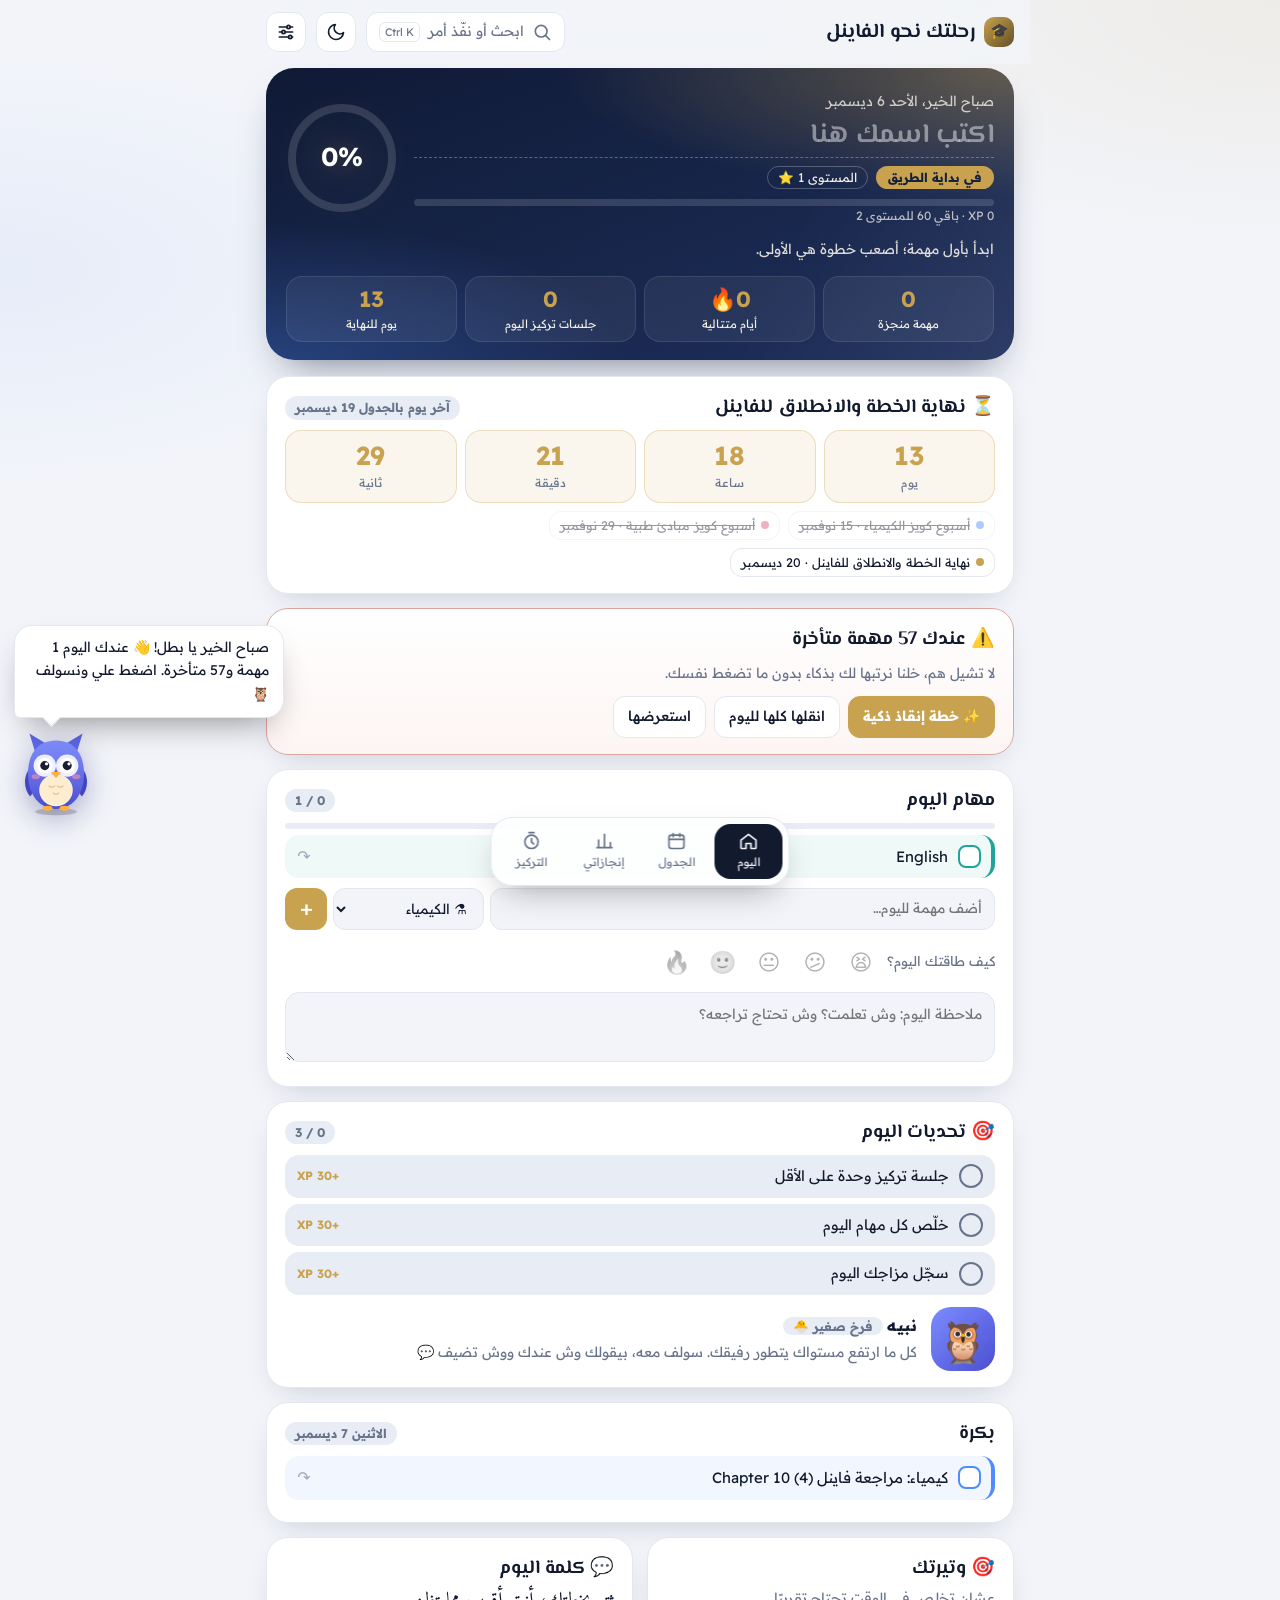
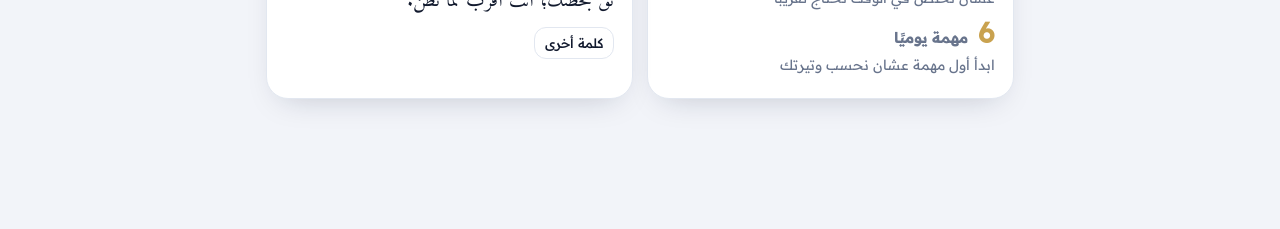
==== commit 50b684de: "Update print statement from 'Hello' to 'Goodbye'" ====
--- a/index.html
+++ b/index.html
@@ -169,7 +169,7 @@
 #mini .pd{width:8px;height:8px;border-radius:50%;background:var(--ok);animation:pu 1.4s infinite}
 @keyframes pu{50%{opacity:.25}}
 /* toast */
-#ts{position:fixed;bottom:96px;left:50%;transform:translateX(-50%) translateY(30px);background:var(--tx);color:var(--bg);padding:9px 10px 9px 18px;border-radius:16px;opacity:0;transition:.3s;pointer-events:none;z-index:60;display:flex;gap:12px;align-items:center;max-width:92vw;font-size:14px;box-shadow:0 12px 30px -10px rgba(0,0,0,.4)}
+#ts{position:fixed;top:70px;left:50%;transform:translateX(-50%) translateY(-20px);background:var(--tx);color:var(--bg);padding:9px 10px 9px 18px;border-radius:16px;opacity:0;transition:.3s;pointer-events:none;z-index:60;display:flex;gap:12px;align-items:center;max-width:92vw;font-size:14px;box-shadow:0 12px 30px -10px rgba(0,0,0,.4)}
 #ts.on{opacity:1;transform:translateX(-50%);pointer-events:auto}
 #ts button{border:0;background:var(--ac);color:#fff;border-radius:10px;padding:4px 12px;font-weight:700;cursor:pointer}
 /* overlays */
@@ -195,11 +195,88 @@
 #zenT{font:700 clamp(80px,22vw,180px) "Readex Pro",sans-serif;font-variant-numeric:tabular-nums;line-height:1}
 #zen small{opacity:.6}
 #zenQ{font:400 22px Amiri,serif;opacity:.8;max-width:600px;text-align:center;padding:0 20px}
+/* ===== companion (owl) ===== */
+#pet{position:fixed;left:14px;bottom:84px;width:84px;height:91px;z-index:35;cursor:pointer;filter:drop-shadow(0 8px 14px rgba(40,40,120,.35));transition:transform .2s;user-select:none;-webkit-user-select:none;outline:0}
+#pet:hover{transform:scale(1.06)}#pet:focus-visible{outline:2px solid var(--ac);border-radius:20px}
+#pet.off,#pbub.off,#pchat.off{display:none!important}
+#pet svg{width:100%;height:100%;overflow:visible}
+#pb{transform-origin:60px 122px;animation:bob 3.2s ease-in-out infinite}
+@keyframes bob{50%{transform:translateY(-3px) scale(1.025,.975)}}
+#pet.jump #pb{animation:jump .65s ease}
+@keyframes jump{30%{transform:translateY(-24px) scale(.94,1.08)}60%{transform:translateY(0) scale(1.1,.9)}80%{transform:translateY(-4px)}}
+#pet.dance #pb{animation:dance .5s ease-in-out 4}
+@keyframes dance{25%{transform:rotate(-12deg) translateY(-6px)}75%{transform:rotate(12deg) translateY(-6px)}}
+#pet.shake #pb{animation:shk .2s 4}
+@keyframes shk{25%{transform:translateX(-4px)}75%{transform:translateX(4px)}}
+#pet.wiggle #pb{animation:wig .3s 4}
+@keyframes wig{50%{transform:scale(1.08,.94)}}
+#pet.spin #pb{animation:spin .8s ease}
+@keyframes spin{to{transform:rotate(360deg)}}
+#pet.tilt #pb{animation:tilt 1.6s ease}
+@keyframes tilt{30%,70%{transform:rotate(-10deg)}}
+#wl{transform-origin:26px 66px}#wr{transform-origin:94px 66px}
+#pet.wave #wr{animation:wave .35s ease-in-out 5}
+#pet.dance #wl,#pet.jump #wl{animation:wave2 .35s ease-in-out 3}#pet.dance #wr,#pet.jump #wr{animation:wave .35s ease-in-out 3}
+@keyframes wave{50%{transform:rotate(-42deg)}}@keyframes wave2{50%{transform:rotate(42deg)}}
+.ey{animation:blink 5s infinite}.ey:first-child{transform-origin:44px 58px}.ey:last-child{transform-origin:76px 58px;animation-delay:.02s}
+@keyframes blink{0%,95%,100%{transform:scaleY(1)}97%{transform:scaleY(.08)}}
+.pp{transition:transform .15s}
+#bk2{opacity:0}#pet.talk #bk2{animation:chomp .22s infinite}
+@keyframes chomp{50%{opacity:1;transform:translateY(2px)}}
+.zz text{animation:zz 2s infinite}.zz text:last-child{animation-delay:1s}
+@keyframes zz{0%{opacity:0;transform:translateY(6px)}50%{opacity:1}100%{opacity:0;transform:translateY(-8px)}}
+.glow{animation:pu 2.4s infinite}
+#psv .eh,#psv .es,#psv .el,#psv .ed,#psv .brow,#psv .acc-gl,#psv .acc-st,#psv .acc-cap,#psv .acc-cr,#psv .sweat,#psv .zz,#psv .glow{display:none}
+#psv.happy .eo,#psv.sleep .eo,#psv.love .eo,#psv.dizzy .eo{display:none}
+#psv.happy .eh,#psv.sleep .es,#psv.love .el,#psv.dizzy .ed,#psv.sad .brow,#psv.sad .sweat,#psv.focus .acc-gl,#psv.sleep .zz,#psv.cap .acc-cap,#psv.steth .acc-st,#psv.crown .acc-cr,#psv.crown .glow{display:inline}
+#psv.sleep #pb{animation-duration:5s}
+#pbub{position:fixed;left:14px;bottom:182px;z-index:36;max-width:min(270px,calc(100vw - 28px));background:var(--card);color:var(--tx);border:1px solid var(--ln);border-radius:18px 18px 18px 6px;padding:10px 14px;font-size:14px;line-height:1.7;box-shadow:0 16px 34px -14px rgba(0,0,0,.45);opacity:0;transform:translateY(10px) scale(.95);transform-origin:bottom left;transition:.25s;pointer-events:none;cursor:pointer}
+#pbub.on{opacity:1;transform:none;pointer-events:auto}
+#pbub::after{content:"";position:absolute;bottom:-7px;left:30px;width:12px;height:12px;background:var(--card);border-right:1px solid var(--ln);border-bottom:1px solid var(--ln);transform:rotate(45deg)}
+.pfx{position:fixed;z-index:37;pointer-events:none;font-size:20px;animation:pfx 1.4s ease-out forwards}
+@keyframes pfx{to{transform:translate(var(--dx),-90px) scale(1.3);opacity:0}}
+.pfx.in{animation:pin .8s ease-in forwards}
+@keyframes pin{from{transform:translate(var(--dx),-140px) scale(1.5)}to{transform:translate(0,0) scale(.4);opacity:0}}
+#pchat{position:fixed;left:12px;bottom:182px;z-index:45;width:min(390px,calc(100vw - 24px));height:min(560px,calc(100vh - 260px));background:var(--card);border:1px solid var(--ln);border-radius:24px;box-shadow:0 30px 60px -20px rgba(0,0,0,.55);display:none;flex-direction:column;overflow:hidden;transform-origin:bottom left}
+#pchat.on{display:flex;animation:pop2 .28s cubic-bezier(.2,.9,.3,1.2)}
+@keyframes pop2{from{opacity:0;transform:scale(.85) translateY(20px)}}
+.pch{display:flex;gap:10px;align-items:center;padding:12px 14px;background:radial-gradient(80% 120% at 100% 0%,color-mix(in srgb,var(--ac) 45%,transparent),transparent 60%),linear-gradient(135deg,#5b63e0,#34369e);color:#fff}
+.pch .av{width:44px;height:44px;border-radius:14px;background:rgba(255,255,255,.15);display:grid;place-items:center;font-size:24px;flex:none}
+.pch>div{flex:1;min-width:0}
+.pch b{font:700 17px "El Messiri",serif;display:block;line-height:1.2}
+.pch small{opacity:.85;font-size:12px}
+.pch .ib{color:#fff}.pch .ib:hover{background:rgba(255,255,255,.15);color:#fff}
+.en{height:6px;border-radius:6px;background:rgba(255,255,255,.2);margin-top:5px;max-width:170px;overflow:hidden}.en i{display:block;height:100%;background:linear-gradient(90deg,#ffd166,#7cf0b5);border-radius:6px;transition:width .5s}
+#pcm{flex:1;overflow:auto;padding:12px;display:flex;flex-direction:column;gap:8px;background:var(--bg)}
+.msg{max-width:88%;padding:8px 12px;border-radius:16px 16px 16px 4px;background:var(--card);border:1px solid var(--ln);font-size:14px;line-height:1.7;align-self:flex-end;animation:up .25s both;overflow-wrap:anywhere}
+.msg.me{align-self:flex-start;background:var(--ac);color:#fff;border-color:transparent;border-radius:16px 16px 4px 16px}
+.msg ul{margin:4px 0;padding-inline-start:18px}
+.ma{display:flex;flex-wrap:wrap;gap:6px;margin-top:8px}
+.ma button{border:1px solid var(--ac);background:transparent;color:var(--tx);border-radius:12px;padding:3px 10px;font-size:12.5px;cursor:pointer}
+.ma button:hover{background:var(--ac);color:#fff}
+.typing{display:flex;gap:4px;padding:12px 14px}.typing i{width:7px;height:7px;border-radius:50%;background:var(--mu);animation:ty 1s infinite}.typing i:nth-child(2){animation-delay:.15s}.typing i:nth-child(3){animation-delay:.3s}
+@keyframes ty{50%{transform:translateY(-4px);opacity:.4}}
+.pqs{display:flex;gap:6px;overflow-x:auto;padding:8px 10px;border-top:1px solid var(--ln);scrollbar-width:none}
+.pqs button{border:1px solid var(--ln);background:var(--card);border-radius:14px;padding:4px 10px;font-size:12.5px;white-space:nowrap;cursor:pointer}
+.pqs button:hover{border-color:var(--ac)}
+#pcf{display:flex;gap:6px;padding:4px 10px 10px}
+#pcf input{flex:1;border:1px solid var(--ln);background:var(--bg);border-radius:14px;padding:9px 12px;outline:0;font-size:14px;min-width:0}
+#pcf input:focus{border-color:#5b63e0}
+#pcf button{width:44px;border:0;border-radius:14px;background:#5b63e0;color:#fff;cursor:pointer;font-size:18px}
+.chl{display:flex;align-items:center;gap:10px;padding:9px 12px;border-radius:14px;background:var(--bg2);margin:6px 0;font-size:14.5px;transition:.3s}
+.chl .ck{width:24px;height:24px;border-radius:50%;border:2px solid var(--mu);display:grid;place-items:center;font-size:13px;flex:none;color:transparent}
+.chl.ok{background:color-mix(in srgb,var(--ok) 12%,var(--bg2))}
+.chl.ok .ck{background:var(--ok);border-color:var(--ok);color:#fff}
+.chl.ok span{text-decoration:line-through;color:var(--mu)}
+.chl em{margin-inline-start:auto;font-style:normal;font-size:12px;font-weight:700;color:var(--ac);white-space:nowrap}
+.pcard{display:flex;gap:14px;align-items:center}
+.pcard .pav{font-size:40px;width:64px;height:64px;border-radius:20px;display:grid;place-items:center;background:linear-gradient(135deg,#7c8cff,#4b4fd1);flex:none;cursor:pointer}
+@media (max-width:420px){.brand{font-size:17px;white-space:nowrap}.mood button{width:34px;height:36px;font-size:19px}#pet{width:70px;height:76px;bottom:84px;left:8px}#pbub{bottom:166px;left:10px}#pchat{bottom:166px;left:8px;width:calc(100vw - 16px);height:calc(100vh - 240px)}}
 .fx{position:fixed;top:-16px;z-index:80;pointer-events:none;animation:fl linear forwards}
 @keyframes fl{to{transform:translateY(108vh) rotate(720deg);opacity:.3}}
 @media (prefers-reduced-motion:reduce){.fx{display:none}*{animation-duration:.01ms!important;transition:none!important}}
 @media (max-width:420px){#nm{font-size:23px}.ring{width:92px;height:92px}.nav button{min-width:58px;padding:7px 8px}}
-@media print{.top,.nav,#mini,#ts,.ta,.add,.chips,.seg,.srch,.row,.mood{display:none!important}.hero{color:#000;background:none;box-shadow:none}.card,.day{box-shadow:none;break-inside:avoid}body{background:#fff}}
+@media print{#pet,#pbub,#pchat,.top,.nav,#mini,#ts,.ta,.add,.chips,.seg,.srch,.row,.mood{display:none!important}.hero{color:#000;background:none;box-shadow:none}.card,.day{box-shadow:none;break-inside:avoid}body{background:#fff}}
 </style>
 </head>
 <body>
@@ -224,6 +301,44 @@
 <div class="ov" id="set"><div class="pnl"><div class="ch2" style="padding:14px 18px 0"><h2>الإعدادات</h2><button class="ib" data-x="close">✕</button></div><div class="setb" id="setb"></div></div></div>
 <div id="zen" data-x="zenoff"><small id="zenM">وقت التركيز</small><div id="zenT">25:00</div><div id="zenQ"></div><small>اضغط في أي مكان للخروج</small></div>
 <input type="file" id="upf" accept="application/json,.json" hidden>
+<!-- companion -->
+<div id="pbub" role="status" aria-live="polite"></div>
+<div id="pet" role="button" tabindex="0" aria-label="رفيقك نبيه، اضغط للسوالف">
+<svg id="psv" viewBox="0 0 120 130" aria-hidden="true">
+<defs><linearGradient id="pg" x1="0" y1="0" x2="0" y2="1"><stop offset="0" stop-color="#8190ff"/><stop offset="1" stop-color="#4a4ecf"/></linearGradient><radialGradient id="pgl"><stop offset="0" stop-color="#ffd166" stop-opacity=".6"/><stop offset="1" stop-color="#ffd166" stop-opacity="0"/></radialGradient></defs>
+<ellipse class="glow" cx="60" cy="70" rx="60" ry="60" fill="url(#pgl)"/>
+<ellipse cx="60" cy="124" rx="30" ry="5" fill="rgba(0,0,0,.18)"/>
+<g id="pb">
+ <path d="M30 38L22 12L48 28Z" fill="#5d66e6"/><path d="M90 38L98 12L72 28Z" fill="#5d66e6"/>
+ <g id="wl"><path d="M25 60c-11 8-13 30-2 42 7-7 10-24 8-40z" fill="#4245c0"/></g>
+ <g id="wr"><path d="M95 60c11 8 13 30 2 42-7-7-10-24-8-40z" fill="#4245c0"/></g>
+ <path d="M60 22c27 0 40 20 40 48 0 30-17 50-40 50S20 100 20 70c0-28 13-48 40-48z" fill="url(#pg)"/>
+ <ellipse cx="60" cy="93" rx="24" ry="23" fill="#ffedd2"/>
+ <path d="M50 87q4 4 8 0M62 87q4 4 8 0M56 97q4 4 8 0" stroke="#ecc995" stroke-width="2" fill="none" stroke-linecap="round"/>
+ <circle cx="44" cy="58" r="16" fill="#eef0ff"/><circle cx="76" cy="58" r="16" fill="#eef0ff"/>
+ <g class="eo"><g class="ey"><circle cx="44" cy="58" r="11" fill="#fff"/><g class="pp"><circle cx="44" cy="58" r="6.5" fill="#1a1d33"/><circle cx="46.5" cy="55.5" r="2.3" fill="#fff"/></g></g><g class="ey"><circle cx="76" cy="58" r="11" fill="#fff"/><g class="pp"><circle cx="76" cy="58" r="6.5" fill="#1a1d33"/><circle cx="78.5" cy="55.5" r="2.3" fill="#fff"/></g></g></g>
+ <g class="eh" stroke="#1a1d33" stroke-width="3.5" fill="none" stroke-linecap="round"><path d="M36 61q8-10 16 0"/><path d="M68 61q8-10 16 0"/></g>
+ <g class="es" stroke="#1a1d33" stroke-width="3" fill="none" stroke-linecap="round"><path d="M36 58q8 6 16 0"/><path d="M68 58q8 6 16 0"/></g>
+ <g class="el" fill="#ff4d7d"><path d="M44 67l-8-8a5 5 0 0 1 8-6 5 5 0 0 1 8 6z"/><path d="M76 67l-8-8a5 5 0 0 1 8-6 5 5 0 0 1 8 6z"/></g>
+ <g class="ed" stroke="#1a1d33" stroke-width="3" stroke-linecap="round"><path d="M38 52l12 12M50 52l-12 12M70 52l12 12M82 52l-12 12"/></g>
+ <g class="brow" stroke="#2a2e6b" stroke-width="3" stroke-linecap="round"><path d="M34 45l15-5M86 45l-15-5"/></g>
+ <ellipse cx="31" cy="74" rx="6" ry="3.5" fill="#ff8fb1" opacity=".6"/><ellipse cx="89" cy="74" rx="6" ry="3.5" fill="#ff8fb1" opacity=".6"/>
+ <path d="M53 67h14l-7 9z" fill="#ffb03a"/><path id="bk2" d="M56 75h8l-4 5z" fill="#e3891a"/>
+ <g fill="#ffb03a"><ellipse cx="48" cy="119" rx="7" ry="3.5"/><ellipse cx="72" cy="119" rx="7" ry="3.5"/></g>
+ <g class="acc-gl" stroke="#20243f" stroke-width="2.5" fill="rgba(160,200,255,.15)"><circle cx="44" cy="58" r="14"/><circle cx="76" cy="58" r="14"/><path d="M58 57h4" fill="none"/></g>
+ <g class="acc-st" fill="none" stroke="#323858" stroke-width="3" stroke-linecap="round"><path d="M38 76q22 24 44 0"/><path d="M60 88v6"/><circle cx="60" cy="99" r="5" fill="#d3d9e8"/></g>
+ <g class="acc-cap"><path d="M42 22v9q18 8 36 0v-9" fill="#2a2f57"/><path d="M60 7L95 18L60 29L25 18Z" fill="#1d2140"/><path d="M60 18L89 23v14" stroke="#ffd166" stroke-width="2" fill="none"/><circle cx="89" cy="39" r="3.5" fill="#ffd166"/></g>
+ <g class="acc-cr"><path d="M38 28l4-18 9 9 9-14 9 14 9-9 4 18z" fill="#ffcc33" stroke="#e0a400" stroke-width="1.5" stroke-linejoin="round"/><circle cx="60" cy="20" r="2.5" fill="#e0567c"/></g>
+ <g class="sweat"><path d="M95 42q6 9 0 12q-6-3 0-12z" fill="#7cc8ff"/></g>
+</g>
+<g class="zz" fill="#8e9bb5" font-weight="700" font-family="Readex Pro"><text x="92" y="30" font-size="14">z</text><text x="102" y="16" font-size="19">Z</text></g>
+</svg></div>
+<section id="pchat" aria-label="سوالف مع رفيقك">
+ <div class="pch"><div class="av">🦉</div><div><b id="pcn">نبيه</b><small id="pcs">فرخ صغير</small><div class="en" title="الطاقة"><i id="pce"></i></div></div><button class="ib" data-x="pclr" title="مسح المحادثة">🧹</button><button class="ib" data-x="pclose" title="إغلاق">✕</button></div>
+ <div id="pcm"></div>
+ <div class="pqs" id="pqs"></div>
+ <form id="pcf" autocomplete="off"><input id="pci" placeholder="اكتب لي… مثلًا: وش أذاكر الحين؟" maxlength="200" aria-label="رسالة"><button aria-label="إرسال">➤</button></form>
+</section>
 <script>
 /* ===== Data ===== */
 const D=[
@@ -258,7 +373,8 @@
 const P=(k,v)=>{try{localStorage.setItem(k,typeof v==="string"?v:JSON.stringify(v))}catch(e){}};
 const J=(k,d)=>{try{const v=localStorage.getItem(k);return v?JSON.parse(v):d}catch(e){return d}};
 let S=J("study-final-2026",{}),FS=J("study-focus",{}),FM=J("study-focus-min",{}),NT=J("study-notes",{}),MD=J("study-mood",{}),CU=J("study-custom",{}),MV=J("study-moved",{}),BD=J("study-bd",[]);
-let CFG=Object.assign({acc:"gold",snd:1,rem:"",pre:0,fsub:"ch",lastRem:""},J("study-cfg",{}));
+let CFG=Object.assign({acc:"gold",snd:1,rem:"",pre:0,fsub:"ch",lastRem:"",pet:1,petTalk:1},J("study-cfg",{}));
+let PET=Object.assign({name:"نبيه",food:70,last:Date.now(),talk:{},hist:[]},J("study-pet",{})),CHD=J("study-ch",{});
 let NAME=gs("study-name",""),V=gs("study-view","home"),flt="",tab="up",q="",qi=0,T=[],M={};
 function save(){P("study-final-2026",S);P("study-focus",FS);P("study-focus-min",FM);P("study-notes",NT);P("study-mood",MD);P("study-custom",CU);P("study-moved",MV);P("study-bd",BD);P("study-cfg",CFG)}
 if(gs("study-theme",""))document.documentElement.setAttribute("data-theme",gs("study-theme",""));
@@ -297,7 +413,8 @@
   m.fsTot=0;for(const k in FS)m.fsTot+=FS[k];
   m.fmTot=0;for(const k in FM)m.fmTot+=FM[k];
   m.fT=FS[dk(t0)]||0;
-  m.xp=m.dn*10+m.fullDays*25+m.fsTot*15;
+  m.chN=0;for(const k in CHD)m.chN+=CHD[k].length;
+  m.xp=m.dn*10+m.fullDays*25+m.fsTot*15+m.chN*30;
   m.lvl=Math.floor(Math.sqrt(m.xp/60))+1;
   const a=60*(m.lvl-1)**2,b=60*m.lvl**2;m.xpPct=Math.round((m.xp-a)/(b-a)*100);m.xpNext=b-m.xp;
   LV.forEach(l=>{if(m.pc>=l[0])m.title=l[1]});
@@ -344,7 +461,7 @@
     h+=`<section class="card"><div class="ch2"><h2>مهام اليوم</h2><span class="pill">${d} / ${ts.length}</span></div><div class="minibar"><i style="width:${ts.length?d/ts.length*100:0}%"></i></div>${ts.map(x=>row(x,m.idx)).join("")||'<p class="mu">ما عندك مهام اليوم، استمتع أو أضف مهمة 👇</p>'}
     <form class="add" id="addf" data-d="${m.idx}"><input id="addt" placeholder="أضف مهمة لليوم…" maxlength="120" aria-label="مهمة جديدة"><select id="adds" aria-label="المادة">${Object.keys(SB).map(s=>`<option value="${s}">${SB[s][2]} ${SB[s][0]}</option>`).join("")}</select><button aria-label="إضافة">+</button></form>
     <div class="mood">كيف طاقتك اليوم؟ ${MOODS.map((e,i)=>`<button data-mood="${i}" class="${MD[k]===i?"on":""}" aria-label="مزاج ${i+1}">${e}</button>`).join("")}</div>
-    <textarea id="nt" placeholder="ملاحظة اليوم: وش تعلمت؟ وش تحتاج تراجعه؟">${esc(NT[k])}</textarea></section>`;
+    <textarea id="nt" placeholder="ملاحظة اليوم: وش تعلمت؟ وش تحتاج تراجعه؟">${esc(NT[k])}</textarea></section>`+vChallenges();
     if(m.idx<LAST){const tm=T[m.idx+1];h+=`<section class="card"><div class="ch2"><h2>بكرة</h2><span class="pill">${DN[dt(m.idx+1).getDay()]} ${fmt(dt(m.idx+1))}</span></div>${tm.map(x=>row(x,m.idx+1)).join("")||'<p class="mu">يوم خفيف 🎉</p>'}</section>`}
   }else h+=`<section class="card"><p class="mu">${m.idx<0?"الجدول يبدأ يوم 2 نوفمبر. جهّز نفسك!":"انتهى الجدول. بالتوفيق في الفاينل! 🎓"}</p></section>`;
   h+=`<div class="grid2"><section class="card"><h2>🎯 وتيرتك</h2><p class="mu">عشان تخلص في الوقت تحتاج تقريبًا</p><div class="big">${m.need} <small style="font-size:15px;color:var(--mu)">مهمة يوميًا</small></div><p class="mu">${m.proj?(m.proj<=dt(LAST)?"✅ بمعدلك الحالي بتخلص قبل الموعد ("+fmt(m.proj)+")":"⚡ بمعدلك الحالي بتخلص "+fmt(m.proj)+"، زِد شوي"):"ابدأ أول مهمة عشان نحسب وتيرتك"}</p></section>
@@ -401,7 +518,7 @@
   const m=M,all=k=>m.sc[k]>0&&m.sd[k]===m.sc[k],nc=Object.values(NT).filter(x=>x&&x.trim()).length;
   const B=[["الانطلاقة",m.dn>=1],["ثلاثة أيام",m.best>=3],["أسبوع ناري",m.best>=7],["50 مهمة",m.dn>=50],["100 مهمة",m.dn>=100],["نصف الطريق",m.pc>=50],["سيد الكيمياء",all("ch")],["طبيب المستقبل",all("md")],["متحدث لبق",all("sk")],["English Pro",all("en")],["مركّز",m.fsTot>=4],["ماراثون",m.fmTot>=600],["المدوّن",nc>=5],["المستوى 5",m.lvl>=5],["بومة الليل",!!CFG.owl],["الختام",m.pc===100]];
   const nw=B.filter(b=>b[1]&&!BD.includes(b[0])).map(b=>b[0]);
-  if(nw.length){BD.push(...nw);save();setTimeout(()=>{toast("🏅 وسام جديد: "+nw[0]);conf();chime()},700)}
+  if(nw.length){BD.push(...nw);save();setTimeout(()=>{toast("🏅 وسام جديد: "+nw[0]);conf();chime();petOn("badge",nw[0])},700)}
 }
 
 function vFocus(){
@@ -443,6 +560,7 @@
   }else{TM.m="w";TM.rem=tlen();TM.run=false;if(!skip){chime();toast("هيا نرجع للتركيز 💪");notify("انتهت الاستراحة","يلا نرجع للمذاكرة")}}
   if(navigator.vibrate)try{navigator.vibrate([200,100,200])}catch(e){}
   saveT();render(true);
+  if(!skip&&TM.m==="b")petOn("focusDone");
 }
 function tDraw(){
   if(TM.run){TM.rem=Math.max(0,Math.ceil((TM.end-Date.now())/1000));if(TM.rem<=0)return tDone()}
@@ -463,10 +581,10 @@
   const s=snap(),start=Math.max(M.idx,0),end=Math.min(LAST,start+6);if(M.idx>LAST)return toast("الجدول انتهى");
   const load={};for(let i=start;i<=end;i++)load[i]=T[i].filter(x=>!S[x.id]).length;
   M.late.forEach(x=>{let b=start;for(let i=start;i<=end;i++)if(load[i]<load[b])b=i;load[b]++;move(x.id,x.d,b)});
-  save();render(true);toast("✨ وزّعت "+M.late.length+" مهام على الأيام الجاية بالتساوي",s);
-}
-function lateToday(){const s=snap(),n=M.late.length;M.late.forEach(x=>move(x.id,x.d,M.idx));save();render(true);toast("نقلت "+n+" مهام لليوم 💪",s)}
-function addTask(d,t,s){t=(t||"").trim();if(!t)return;(CU[d]=CU[d]||[]).push({id:uid(),t,s});save();render(true);ping(50);toast("تمت إضافة المهمة")}
+  const n=M.late.length;save();render(true);toast("✨ وزّعت "+n+" مهام على الأيام الجاية بالتساوي",s);petOn("rescue");
+}
+function lateToday(){const s=snap(),n=M.late.length;M.late.forEach(x=>move(x.id,x.d,M.idx));save();render(true);toast("نقلت "+n+" مهام لليوم 💪",s);petOn("rescue")}
+function addTask(d,t,s,quiet){t=(t||"").trim();if(!t)return;(CU[d]=CU[d]||[]).push({id:uid(),t,s});save();render(true);ping(50);toast("تمت إضافة المهمة");if(!quiet)petOn("add")}
 function exportData(){return {v:2,S,FS,FM,NT,MD,CU,MV,BD,NAME,CFG}}
 function importData(o){if(!o||typeof o!=="object")throw 0;if(o.v===2){S=o.S||{};FS=o.FS||{};FM=o.FM||{};NT=o.NT||{};MD=o.MD||{};CU=o.CU||{};MV=o.MV||{};BD=o.BD||[];NAME=o.NAME||"";CFG=Object.assign(CFG,o.CFG||{});P("study-name",NAME);applyAcc()}else S=o;save();render(true);toast("✅ تمت استعادة التقدم")}
 const enc=o=>btoa(unescape(encodeURIComponent(JSON.stringify(o))));
@@ -479,6 +597,7 @@
   const th=gs("study-theme","");
   $("#setb").innerHTML=`<h3>لون التطبيق</h3><div class="sw">${Object.keys(ACC).map(k=>`<button data-acc="${k}" style="background:${ACC[k]}" class="${CFG.acc===k?"on":""}" aria-label="${k}"></button>`).join("")}</div>
   <h3>المظهر</h3><div class="seg" style="margin:0">${[["","تلقائي"],["light","نهاري"],["dark","ليلي"]].map(x=>`<button data-th="${x[0]}"${th===x[0]?' class="on"':""}>${x[1]}</button>`).join("")}</div>
+  <h3>رفيقك ${esc(PET.name)} 🦉</h3><label class="tg">إظهار الرفيق<input type="checkbox" id="setPet"${CFG.pet?" checked":""}></label><label class="tg">يسولف ويعطيك نصائح من نفسه<input type="checkbox" id="setPetTalk"${CFG.petTalk?" checked":""}></label>
   <h3>التنبيهات</h3><label class="tg">أصوات الإنجاز<input type="checkbox" id="setSnd"${CFG.snd?" checked":""}></label><label class="tg">تذكير يومي بالمذاكرة (والموقع مفتوح)<input type="time" class="inp" id="setRem" value="${esc(CFG.rem)}"></label><button class="btn sm" data-x="notif">${CFG.notif?"🔔 الإشعارات مفعّلة":"تفعيل إشعارات المتصفح"}</button>
   <h3>النسخ الاحتياطي</h3><div class="row" style="margin:0"><button class="btn sm" data-x="dl">⬇️ تنزيل نسخة (ملف)</button><button class="btn sm" data-x="up">⬆️ استعادة من ملف</button><button class="btn sm" data-x="ex">نسخ كود التقدم</button><button class="btn sm" data-x="im">لصق كود التقدم</button></div>
   <h3>أخرى</h3><div class="row" style="margin:0"><button class="btn sm" data-x="sh">مشاركة</button><button class="btn sm" data-x="pr">طباعة الجدول</button><button class="btn sm" data-x="unmv">إلغاء كل التأجيلات</button><button class="btn sm" data-x="rs" style="color:var(--bad)">مسح العلامات</button></div>
@@ -509,6 +628,8 @@
   if(t.id==="nm"){NAME=t.value.trim();P("study-name",NAME);toast(NAME?"أهلًا بك يا "+NAME+" 👋":"تم الحفظ");return}
   if(t.id==="nt"){NT[dk(day0())]=t.value;save();toast("📝 تم حفظ الملاحظة");render(true);return}
   if(t.id==="setSnd"){CFG.snd=t.checked?1:0;save();return}
+  if(t.id==="setPet"){CFG.pet=t.checked?1:0;save();if(!CFG.pet){closeChat();hideBub()}petExpr();return}
+  if(t.id==="setPetTalk"){CFG.petTalk=t.checked?1:0;save();return}
   if(t.id==="setRem"){CFG.rem=t.value;save();toast(t.value?"⏰ التذكير الساعة "+t.value:"تم إلغاء التذكير");return}
   if(t.id==="upf"&&t.files[0]){const r=new FileReader();r.onload=()=>{try{importData(JSON.parse(r.result));closeOv()}catch(er){toast("الملف غير صالح")}};r.readAsText(t.files[0]);t.value="";return}
   if(!id)return;
@@ -516,10 +637,10 @@
   if(t.checked)S[id]=1;else delete S[id];save();
   const before=M.lvl;render(true);
   if(t.checked){
-    if(!was&&full(i)){chime();conf();toast("🎉 أنجزت يومك كامل، كفو عليك!",s)}
-    else{const ts=T[i];ping(ts.filter(x=>S[x.id]).length/ts.length*100);toast("+10 XP ✓",s)}
-    if(M.lvl>before)setTimeout(()=>{toast("⭐ ارتفع مستواك إلى "+M.lvl+"!");conf(90)},1200);
-  }
+    if(!was&&full(i)){chime();conf();toast("🎉 أنجزت يومك كامل، كفو عليك!",s);petOn("day")}
+    else{const ts=T[i];ping(ts.filter(x=>S[x.id]).length/ts.length*100);toast("+10 XP ✓",s);petOn("task")}
+    if(M.lvl>before){const sc=[3,5,8].includes(M.lvl);setTimeout(()=>{toast("⭐ ارتفع مستواك إلى "+M.lvl+"!");conf(90);petOn("level",sc)},1600)}
+  }else petOn("uncheck");
 });
 document.addEventListener("input",e=>{
   if(e.target.id==="q"){q=e.target.value.trim();$("#list").innerHTML=planList()}
@@ -527,9 +648,11 @@
 });
 document.addEventListener("submit",e=>{if(e.target.id==="addf"){e.preventDefault();addTask(+e.target.dataset.d,$("#addt").value,$("#adds").value)}});
 document.addEventListener("click",e=>{
-  const b=e.target.closest("button,[data-jump],#zen,.ov");if(!b)return;
+  const b=e.target.closest("button,[data-jump],[data-x],.ov");if(!b)return;
   if(b.classList.contains("ov")){if(e.target===b)closeOv();return}
   const ds=b.dataset;
+  if(ds.pa){petAction(ds.pa);return}
+  if(ds.pq){const q=QUICK.find(x=>x[1]===ds.pq);userSend(q[0],ds.pq);return}
   if(ds.v){go(ds.v);return}
   if(ds.jump!==undefined){jump(+ds.jump);return}
   if(ds.pk!==undefined){closeOv();PL[+ds.pk]();return}
@@ -548,6 +671,7 @@
   const x=ds.x;if(!x)return;
   ({
     pal:openPal,set:openSet,close:closeOv,th:toggleTheme,
+    pchat:()=>openChat(),pclose:closeChat,pclr:()=>{PET.hist=[];savePet();drawChat();botMsg("صفحة جديدة ✨ وش في بالك؟")},
     qt:()=>{qi++;render(true)},
     rescue,lateToday,seeLate:()=>{tab="late";go("plan")},
     tgo:()=>TM.run?tPause():tStart(),trs:tReset,tsk:()=>tDone(true),
@@ -565,7 +689,7 @@
 document.addEventListener("keydown",e=>{
   const pal=$("#pal").classList.contains("on");
   if((e.ctrlKey||e.metaKey)&&e.key.toLowerCase()==="k"){e.preventDefault();pal?closeOv():openPal();return}
-  if(e.key==="Escape"){closeOv();zen(0);return}
+  if(e.key==="Escape"){closeOv();zen(0);closeChat();return}
   if(pal){if(e.key==="ArrowDown"){ps=Math.min(ps+1,PL.length-1);palSel();e.preventDefault()}else if(e.key==="ArrowUp"){ps=Math.max(ps-1,0);palSel();e.preventDefault()}else if(e.key==="Enter"&&PL[ps]){e.preventDefault();closeOv();PL[ps]()}return}
   if(/INPUT|TEXTAREA|SELECT/.test(e.target.tagName)||e.ctrlKey||e.metaKey||e.altKey)return;
   const k=e.key.toLowerCase();
@@ -581,8 +705,236 @@
 /* re-render at midnight so "today" moves */
 let lastDay=dk(day0());setInterval(()=>{if(dk(day0())!==lastDay){lastDay=dk(day0());render(true)}},60000);
 
+/* =====================================================
+   COMPANION — نبيه، البومة الذكية
+   ===================================================== */
+const pet=$("#pet"),psv=$("#psv"),pbub=$("#pbub");
+const pick=a=>a[Math.floor(Math.random()*a.length)];
+const STG=["فرخ صغير 🐣","طالب مجتهد 🎓","دكتور المستقبل 🩺","البروفيسور 👑"];
+let tmpE="",tmpH,sleeping=false,lastAct=Date.now(),lastSay=0,chatOpen=false,clicks=[];
+const savePet=()=>{PET.hist=PET.hist.slice(-50);P("study-pet",PET)};
+function petDecay(){const n=Date.now();PET.food=Math.max(0,Math.min(100,PET.food-(n-PET.last)/36e5*3));PET.last=n}
+function feed(v){petDecay();PET.food=Math.min(100,PET.food+v);savePet();petStatus();fly("🍎",1)}
+const stage=()=>M.pc===100||M.lvl>=8?3:M.lvl>=5?2:M.lvl>=3?1:0;
+const uname=()=>NAME||"بطل";
+
+function petExpr(){
+  const st=stage(),h=new Date().getHours();
+  const e=tmpE||(sleeping?"sleep":TM.run&&TM.m==="w"?"focus":PET.food<25?"sad":(h>=2&&h<5)?"sleep":"");
+  psv.setAttribute("class",[e,st===1?"cap":"",st===2?"cap steth":"",st===3?"crown steth":""].join(" "));
+  [pet,pbub,$("#pchat")].forEach(x=>x.classList.toggle("off",!CFG.pet));
+}
+function temp(e,ms){tmpE=e;clearTimeout(tmpH);petExpr();tmpH=setTimeout(()=>{tmpE="";petExpr()},ms||3000)}
+function anim(a){if(!a)return;pet.classList.remove("jump","dance","shake","wiggle","spin","wave","tilt");void pet.offsetWidth;pet.classList.add(a);setTimeout(()=>pet.classList.remove(a),2100)}
+function fly(e,into,n){const r=pet.getBoundingClientRect();for(let i=0;i<(n||1);i++){const s=document.createElement("span");s.className="pfx"+(into?" in":"");s.textContent=e;s.style.left=(r.left+r.width/2-10+(into?0:Math.random()*30-15))+"px";s.style.top=(r.top+r.height*.35)+"px";s.style.setProperty("--dx",(Math.random()*60-30)+"px");s.style.animationDelay=(i*.12)+"s";document.body.appendChild(s);setTimeout(()=>s.remove(),1800)}}
+function petStatus(){petDecay();$("#pcn").textContent=PET.name;$("#pcs").textContent=STG[stage()]+" · الطاقة "+Math.round(PET.food)+"%";$("#pce").style.width=PET.food+"%";pet.setAttribute("aria-label","رفيقك "+PET.name+"، اضغط للسوالف")}
+
+/* speech bubble with typing effect */
+let bubH,typeH;
+function say(html,force){
+  if(!CFG.pet)return;
+  lastSay=Date.now();
+  if(chatOpen){botMsg(html);return}
+  if(!force&&!CFG.petTalk)return;
+  const d=document.createElement("div");d.innerHTML=typeof html==="string"?html:html.t;const txt=d.textContent;
+  clearTimeout(bubH);clearInterval(typeH);pbub.textContent="";pbub.classList.add("on");pet.classList.add("talk");
+  let i=0;typeH=setInterval(()=>{pbub.textContent=txt.slice(0,++i);if(i>=txt.length){clearInterval(typeH);pet.classList.remove("talk")}},24);
+  bubH=setTimeout(hideBub,Math.max(4500,txt.length*70));
+}
+function hideBub(){pbub.classList.remove("on");clearInterval(typeH);pet.classList.remove("talk")}
+
+/* reactions to what the user does */
+function petOn(type,x){
+  if(!M.t0)return;lastAct=Date.now();sleeping=false;
+  const n=uname(),r=M.idx>=0&&M.idx<=LAST?T[M.idx].filter(t=>!S[t.id]).length:0;
+  let e="happy",a="jump",msg="";
+  switch(type){
+    case"task":feed(10);msg=pick(["كفو يا "+n+"! 💪","يمّي! أكلتني مهمة 🍎","واحدة ورا الثانية… كذا الشغل 🔥","شفت؟ ما كانت صعبة 😎","+10 XP! بطني شبع من الفخر 😂","أنت ماكينة إنجاز ⚙️"])+(r?" باقي لك "+r+" اليوم.":"");break;
+    case"day":feed(25);e="love";a="dance";msg=pick(["خلصت يومك كامل!! أنا فخور فيك يا "+n+" 🥳","يوم كامل؟! تستاهل استراحة ملكية 👑","رقصة النصر يا بطل 🕺🦉"]);fly("💖",0,5);break;
+    case"uncheck":e="";a="tilt";msg=pick(["عادي تصير 😅","رجعناها، خذ راحتك 👌"]);break;
+    case"level":e="love";a="spin";msg="مستواك صار "+M.lvl+"! ⭐ "+(x?"وشوف شكلي الجديد: "+STG[stage()]:"كمّل كذا!");fly("⭐",0,6);break;
+    case"badge":e="love";a="dance";msg="وسام جديد: «"+x+"» 🏅 والله إنك قدها!";break;
+    case"challenge":e="happy";a="dance";msg="تحدي مكتمل! +30 XP 🎯 "+pick(["وحش!","ما عليك كلام","كذا أحبك 😍"]);break;
+    case"focusStart":e="focus";a="wave";msg=pick(["وضع التركيز ON 🤓 أنا ساكت ومركز معك…","يلا! جوالك بعيد، وأنا أراقب 👀","بالتوفيق، ما راح أزعجك 🤫"]);break;
+    case"focusDone":feed(15);e="happy";a="dance";msg=pick(["جلسة كاملة! قوم اشرب موية وتمغّط 💧","أحسنت! عقلك يستاهل استراحة ☕","🍅 جلسة ورا جلسة، كذا النجاح!"]);break;
+    case"rescue":a="wave";msg="رتّبتها لك، لا تشيل هم 😌 خطوة خطوة.";break;
+    case"add":a="wiggle";msg=pick(["سجلتها ✍️ لا تنساها!","تمام، أضفتها لقائمتك 📌"]);break;
+    case"pet":e="love";a="wiggle";fly(pick(["💜","💛","🤍","✨"]),0,4);msg=pick(["هههه دغدغة! 🤭","أحبك يا "+n+" 💜","هذا الدلع اللي يحفزني 🥰","ترى أذاكر معك، مو بس أتدلع 😌"]);break;
+    case"dizzy":e="dizzy";a="spin";msg=pick(["دوّختني!! 😵‍💫","بس بس… الدنيا تلف 🌀"]);break;
+  }
+  temp(e,type==="dizzy"?2500:3200);anim(a);if(msg)say(msg);
+}
+
+/* ===== brain ===== */
+const nz=s=>s.replace(/[ً-ْـ]/g,"").replace(/[أإآ]/g,"ا").replace(/ة/g,"ه").replace(/ى/g,"ي").toLowerCase().trim();
+const has=(s,a)=>a.some(w=>s.includes(w));
+const li=x=>`<li>${SB[x.s][2]} ${esc(x.t)}</li>`;
+function weakest(){let w=null,v=2;for(const k in SB){const p=M.sc[k]?M.sd[k]/M.sc[k]:1;if(p<v){v=p;w=k}}return [w,Math.round(v*100)]}
+const JOKES=["قال الإلكترون للبروتون: ليش دايم إيجابي؟ قال: لأنك سلبي معي 😅⚛️","ليش الكتاب زعلان؟ لأن عنده مشاكل كثيرة 📖😂","طالب طب سألوه: وش أكثر عضو تعبت عليه؟ قال: عيني من السهر 👀","الكيمياء مثل العلاقات: إذا ما فيه تفاعل، فيه مشكلة في التركيز 🧪","أنا بومة… بس سهري عشانك مو عشاني 🦉","سألوا الذرة: متأكدة إنك فقدتي إلكترون؟ قالت: إيه، أنا positive ⚡","المذاكرة قبل الاختبار بليلة مثل الشاحن السريع: يعطيك 20% وتطفي الصبح 🔋"];
+function rToday(){
+  if(M.idx<0)return "الجدول يبدأ 2 نوفمبر، استعد! 🚀";if(M.idx>LAST)return "خلص الجدول! بالتوفيق في الفاينل 🎓";
+  const ts=T[M.idx],u=ts.filter(x=>!S[x.id]);
+  if(!u.length)return {t:"خلصت كل مهام اليوم 🎉 تبي تتقدم شوي من بكرة؟",a:[["وريني بكرة","tomorrow"],["💡 وش أضيف؟","q:suggest"]]};
+  return {t:`عندك اليوم <b>${u.length}</b> من ${ts.length} مهام باقية:<ul>${u.map(li).join("")}</ul>`+(M.late.length?`وعندك <b>${M.late.length}</b> متأخرة 👀`:"يلا نبدأ؟"),a:[["⏱ ابدأ جلسة تركيز","focus:"+u[0].s],...(M.late.length?[["⏰ المتأخر","q:late"]]:[])]};
+}
+function rTomorrow(){if(M.idx<-1||M.idx>=LAST)return "ما فيه بكرة بالجدول 😄";const i=M.idx+1,ts=T[i];return ts.length?`بكرة (${DN[dt(i).getDay()]} ${fmt(dt(i))}) عندك:<ul>${ts.map(li).join("")}</ul>تقدر تبدأ فيها من الحين وتكسب تحدي 😉`:"بكرة فاضي! استمتع 🎉"}
+function rLate(){
+  if(!M.late.length)return "ما عندك ولا مهمة متأخرة. كفو عليك! 🏆";
+  return {t:`عندك <b>${M.late.length}</b> مهام متأخرة:<ul>${M.late.slice(0,5).map(li).join("")}</ul>${M.late.length>5?"وغيرها…<br>":""}لا تضغط نفسك، أقدر أوزعها لك بذكاء 👇`,a:[["✨ خطة إنقاذ","rescue"],["انقلها لليوم","lateToday"],["وريني إياها","late"]]};
+}
+function rNext(){
+  const u=M.idx>=0&&M.idx<=LAST?T[M.idx].filter(x=>!S[x.id]):[];
+  const cand=u.length?u:M.late;
+  if(!cand.length)return {t:"كل شي خالص اليوم! 👏 إذا عندك طاقة، راجع أضعف مادة عندك.",a:[["💡 اقترح لي","q:suggest"]]};
+  const [w]=weakest(),best=cand.find(x=>x.s===w)||cand[0];
+  return {t:`أقترح تبدأ بـ <b>${esc(best.t)}</b> ${SB[best.s][2]}<br>${best.s===w?"لأنها أضعف مادة عندك حاليًا.":"عشان تمشي على الخطة."} خذ ${PRE[CFG.pre][0]} دقيقة تركيز عليها وبعدها استراحة ☕`,a:[["⏱ يلا نبدأ","focus:"+best.s]]};
+}
+function rProgress(){
+  const [w,wp]=weakest();
+  return {t:`📊 وضعك يا ${esc(uname())}:<ul><li>أنجزت <b>${M.dn}</b> من ${M.tot} (${M.pc}%)</li><li>مستواك <b>${M.lvl}</b> — ${M.xp} XP</li><li>سلسلتك 🔥 ${M.st} يوم (أفضل: ${M.best})</li><li>جلسات التركيز: ${M.fsTot} (${M.fmTot} دقيقة)</li><li>أضعف مادة: ${SB[w][0]} (${wp}%)</li></ul>تحتاج تقريبًا <b>${M.need}</b> مهام يوميًا عشان تخلص بالوقت. ${M.pc>=50?"أنت ماشي صح 💪":"نقدر نسويها، بس لازم الاستمرار 🔥"}`,a:[["📈 الإحصائيات","stats"]]};
+}
+function rExam(){const nx=EV.find(e=>e.d>new Date());if(!nx)return "خلصت كل المواعيد. الحين وقت الفاينل، بالتوفيق! 🎓";const d=Math.ceil((nx.d-new Date())/864e5);return `أقرب شي: <b>${nx.n}</b> (${nx.x}) بعد <b>${d}</b> يوم ⏳<ul>${EV.map(e=>`<li>${e.n}: ${fmt(e.d)}</li>`).join("")}</ul>${d<=5?"قربت! ركّز على المراجعة وحل التجميعات 📚":"عندك وقت كافي إذا مشيت على الخطة 😌"}`}
+function rSuggest(){
+  const [w,wp]=weakest(),out=[["➕ أضف مراجعة "+SB[w][0],"addrev:"+w]];
+  let t=`💡 اقتراحي لك:<ul><li><b>${SB[w][0]}</b> أضعف مادة عندك (${wp}%)، أضف لها جلسة مراجعة سريعة اليوم.</li>`;
+  const nx=EV.find(e=>e.d>new Date());if(nx&&(nx.d-new Date())/864e5<8){t+=`<li>${nx.n} قريب! حل تجميعات ${nx.x}.</li>`;out.push(["➕ حل تجميعات","addtj"])}
+  if(!(NT[dk(day0())]||"").trim())t+="<li>اكتب ملاحظة اليوم: وش فهمت ووش ما فهمت 📝</li>";
+  if(!M.fT)t+="<li>ولا جلسة تركيز اليوم، خلنا نسوي وحدة على الأقل ⏱</li>";
+  return {t:t+"</ul>",a:out};
+}
+function rMotivate(){const n=esc(uname());return pick([`${n}، أنت أنجزت ${M.dn} مهمة لين الحين. هذا مو شي بسيط! كل مهمة تقربك من الدكتور اللي تبي تصيره 🩺`,`تخيل نفسك بعد الفاينل مرتاح وفخور… هذا الشعور يبدأ من مهمة وحدة الحين 🔥`,`ما يحتاج تكون متحمس، يحتاج تبدأ بس. 10 دقايق وبعدها قرر 😉`,`${Q[Math.floor(Math.random()*Q.length)]} 💪`])+"<br>"+(M.idx>=0&&M.idx<=LAST&&!full(M.idx)?"يلا وش رايك نبدأ جلسة؟":"")}
+function rStress(){const k=dk(day0());return {t:`أفهمك يا ${esc(uname())} 🤍 الضغط طبيعي، ومعناه إنك تهتم.<br>خذ نفس معي: <b>شهيق 4 ثواني… احبسه 4… زفير 6</b> 🌬️ كررها 3 مرات.<br>بعدها نبدأ بخطوة صغيرة: <b>10 دقايق بس</b> على أسهل مهمة. اتفقنا؟`,a:[["⏱ 10 دقايق بس","focus:"],["✨ رتب المتأخر","rescue"]]}}
+function rHow(){petDecay();return PET.food>70?pick(["أنا مرة تمام وشبعان 😋 شكرًا لأنك تنجز!","فل الفل! وأنت كيفك؟ 🦉"]):PET.food>30?"تمام الحمد لله… بس لو تخلص مهمة أكون أحسن 😄":"جوعاااان 😢 كل مهمة تخلصها = وجبة لي 🍎"}
+function brain(raw,key){
+  const s=nz(raw||""),n=esc(uname()),h=new Date().getHours();let m;
+  if(!key){
+    if(m=(raw||"").trim().match(/^(?:أضف|اضف|ضيف|زيد|سجل|سجّل|ذكرني)\s*[:،]?\s*(.{2,})/)){
+      if(M.idx<0||M.idx>LAST)return "الجدول مو شغال الحين 🙃";
+      addTask(M.idx,m[1],sub(m[1]),true);return {t:`سجلتها في مهام اليوم ✍️<br><b>${esc(m[1])}</b>`,a:[["📋 وش عندي اليوم؟","q:today"]]};
+    }
+    if(m=(raw||"").trim().match(/^(?:سميك|سمّيك|اسميك|اسمك صار|غير اسمك(?:\s*(?:الى|إلى|ل))?)\s+(.{1,20})/)){PET.name=m[1].trim();savePet();petStatus();return `حلو! من اليوم اسمي <b>${esc(PET.name)}</b> 🥰`}
+    key=has(s,["شكرا","يعطيك","مشكور","تسلم","thank","ثانكس"])?"thanks":has(s,["تعبان","تعب","طفشان","طفش","زهق","خايف","قلق","متوتر","توتر","ضغط","ما اقدر","مقدر","يائس","محبط"])?"stress":has(s,["متاخر","تاخر","فاتني","فاتت"])?"late":has(s,["بكره","بكرا","غدا"])?"tomorrow":has(s,["اضيف","اقترح","نصيحه","انصحني","وش ناقص","وش لازم"])?"suggest":has(s,["اذاكر","ابدا","وش اسوي","ايش اسوي","الحين"])?"next":has(s,["اليوم","وش عندي","مهامي","وش علي","ايش عندي","مهام"])?"today":has(s,["تقدم","ماشي","نسبه","مستواي","مستوي","احصا","كيف انا","وضعي","xp"])?"progress":has(s,["كويز","اختبار","فاينل","امتحان","متي"])?"exam":has(s,["ركز","تركيز","مؤقت","جلسه","بومودورو","تايمر"])?"focus":has(s,["حفز","تحفيز","شجع","ما ابي","مالي خلق","كسل","كسلان","ما لي خلق"])?"motivate":has(s,["نكته","ضحك","طقطق","نكت"])?"joke":has(s,["كيفك","شلونك","كيف حالك","وش اخبارك","علومك"])?"how":has(s,["اسمك","مين انت","من انت","وش انت"])?"name":has(s,["جوعان","اكل","طاقتك","جوع"])?"food":has(s,["نوم","انام","نعسان","سهران"])?"sleep":has(s,["هلا","مرحب","السلام","اهلا","هاي","hi","hello","صباح","مساء"])?"hello":has(s,["احبك","حبيبي","كفو","شاطر"])?"love":"";
+  }
+  PET.talk[dk(day0())]=(PET.talk[dk(day0())]||0)+1;savePet();
+  switch(key){
+    case"today":return rToday();case"tomorrow":return rTomorrow();case"late":return rLate();case"next":return rNext();
+    case"progress":return rProgress();case"exam":return rExam();case"suggest":return rSuggest();case"motivate":return rMotivate();
+    case"stress":temp("love",3000);return rStress();
+    case"joke":anim("wiggle");return pick(JOKES);
+    case"focus":return {t:"جاهز؟ اختر المادة وأشغّل لك المؤقت ⏱",a:Object.keys(SB).map(k=>[SB[k][2]+" "+SB[k][0],"focus:"+k])};
+    case"thanks":anim("wave");return pick(["العفو يا "+n+" 🤍 أنا هنا دايم","ولا يهمك! كمّل وأنا معك 💪"]);
+    case"how":return rHow();
+    case"name":return `أنا <b>${esc(PET.name)}</b> 🦉 بومتك الذكية! أرافقك لين الفاينل، أذكرك وأحفزك وأكبر معك: كل ما ارتفع مستواك أتطور (قبعة تخرج 🎓 ← سماعة طبيب 🩺 ← تاج 👑).<br>تبي تغير اسمي؟ اكتب: <b>سمّيك + الاسم</b>`;
+    case"food":petDecay();return `طاقتي الحين <b>${Math.round(PET.food)}%</b> ${PET.food>60?"😋":"🥺"}<br>أكلي = إنجازك: كل مهمة 🍎 +10، يوم كامل +25، جلسة تركيز +15.`;
+    case"sleep":return h>=23||h<5?"روح نم يا "+n+"! 😴 المخ يثبت المعلومات وقت النوم، والسهر يضيع اللي ذاكرته.":"النوم مهم، بس الحين وقت إنجاز 😄 خذ قيلولة 20 دقيقة إذا تحتاج.";
+    case"hello":anim("wave");return `هلا والله يا ${n}! 👋 `+greetLine();
+    case"love":temp("love",3000);anim("wiggle");fly("💜",0,4);return pick(["وأنا أحبك أكثر 💜 بس أحبك أكثر لما تخلص مهامك 😏","تسلم يا "+n+"! 🥰"]);
+  }
+  return {t:`ما فهمت عليك 😅 بس أقدر أساعدك في:<ul><li>وش عندي اليوم / بكرة</li><li>وش أذاكر الحين؟</li><li>المتأخر وخطة الإنقاذ</li><li>كيف مستواي؟ ومتى الكويز؟</li><li>اكتب «أضف + المهمة» وأسجلها لك</li></ul>`};
+}
+function greetLine(){
+  if(M.idx<0)return "الجدول يبدأ قريب، جهّز نفسك!";if(M.idx>LAST)return "خلص الجدول، بالتوفيق في الفاينل 🎓";
+  const r=T[M.idx].filter(x=>!S[x.id]).length;
+  return r?`عندك اليوم ${r} ${r>2?"مهام":"مهمة"}${M.late.length?` و${M.late.length} متأخرة`:""}. اضغط علي ونسولف 🦉`:"خلصت مهام اليوم! أنت أسطورة 🏆";
+}
+function tip(){
+  const n=uname(),h=new Date().getHours(),u=M.idx>=0&&M.idx<=LAST?T[M.idx].filter(x=>!S[x.id]):[],[w,wp]=weakest(),nx=EV.find(e=>e.d>new Date());
+  const o=[];
+  if(u.length)o.push(`يا ${n}، وش رايك تخلص «${u[0].t}»؟ 👀`,`باقي لك ${u.length} اليوم… جلسة وحدة وتخلص منها ⏱`);
+  if(M.late.length)o.push(`عندك ${M.late.length} متأخرة، اضغط علي وأرتبها لك ✨`);
+  if(PET.food<35)o.push("جوعان 🥺 خلص مهمة وأكلني 🍎");
+  if(wp<M.pc)o.push(`${SB[w][0]} متأخرة شوي (${wp}%)، تبي تضيف لها مراجعة؟`);
+  if(nx)o.push(`باقي ${Math.ceil((nx.d-new Date())/864e5)} يوم على ${nx.n} ⏳`);
+  if(h>=0&&h<4)o.push("الوقت متأخر… النوم جزء من المذاكرة 😴");
+  o.push("اشرب موية 💧 مخك 75% ماء!","عدّل جلستك وارفع راسك 🧘","تذكر: الاستمرار أهم من الكمال ✨");
+  return pick(o);
+}
+
+/* chat */
+const QUICK=[["📋 وش عندي اليوم؟","today"],["🎯 وش أذاكر الحين؟","next"],["⏰ المتأخر","late"],["📊 كيف مستواي؟","progress"],["💡 وش أضيف؟","suggest"],["⏳ متى الكويز؟","exam"],["🔥 حفزني","motivate"],["😮‍💨 متوتر","stress"],["😂 نكتة","joke"],["🤍 دلّعه","pet"]];
+function msgHTML(m){return `<div class="msg${m.me?" me":""}">${m.t}${m.a&&m.a.length?'<div class="ma">'+m.a.map(a=>`<button data-pa="${esc(a[1])}">${a[0]}</button>`).join("")+"</div>":""}</div>`}
+function drawChat(){$("#pcm").innerHTML=PET.hist.map(msgHTML).join("");$("#pqs").innerHTML=QUICK.map(q=>`<button data-pq="${q[1]}">${q[0]}</button>`).join("");$("#pcm").scrollTop=1e6;petStatus()}
+function botMsg(r){
+  const o=typeof r==="string"?{t:r}:r,box=$("#pcm");
+  const ty=document.createElement("div");ty.className="msg typing";ty.innerHTML="<i></i><i></i><i></i>";box.appendChild(ty);box.scrollTop=1e6;pet.classList.add("talk");
+  setTimeout(()=>{ty.remove();PET.hist.push({t:o.t,a:o.a||null});savePet();box.insertAdjacentHTML("beforeend",msgHTML(o));box.scrollTop=1e6;pet.classList.remove("talk")},450+Math.min(900,o.t.length*4));
+}
+function userSend(text,key){
+  if(!text.trim())return;lastAct=Date.now();
+  PET.hist.push({me:1,t:esc(text)});savePet();$("#pcm").insertAdjacentHTML("beforeend",msgHTML({me:1,t:esc(text)}));$("#pcm").scrollTop=1e6;
+  if(key==="pet"){petOn("pet");return}
+  const r=brain(text,key);botMsg(r);
+  if((PET.talk[dk(day0())]||0)===3)setTimeout(()=>render(true),1500);
+}
+function openChat(){chatOpen=true;hideBub();$("#pchat").classList.add("on");drawChat();if(!PET.hist.length)botMsg({t:`هلا ${esc(uname())}! أنا <b>${esc(PET.name)}</b> 🦉 رفيقك لين الفاينل. ${greetLine()}`,a:[["📋 وش عندي اليوم؟","q:today"],["🎯 وش أذاكر؟","q:next"]]});anim("jump");if(matchMedia("(pointer:fine)").matches)setTimeout(()=>$("#pci").focus(),50)}
+function closeChat(){chatOpen=false;$("#pchat").classList.remove("on")}
+const PA={rescue:()=>{rescue()},lateToday:()=>{lateToday()},late:()=>{closeChat();tab="late";go("plan")},stats:()=>{closeChat();go("stats")},tomorrow:()=>botMsg(rTomorrow()),
+  addtj:()=>{if(M.idx<0||M.idx>LAST)return;addTask(M.idx,"حل تجميعات قبل الكويز","ch",true);botMsg("أضفتها لمهام اليوم ✅")}};
+function petAction(a){
+  if(a.startsWith("q:")){const q=QUICK.find(x=>x[1]===a.slice(2));return userSend(q?q[0]:a.slice(2),a.slice(2))}
+  if(a.startsWith("focus:")){const s=a.slice(6);if(s)CFG.fsub=s;save();closeChat();if(!TM.run){TM.m="w";TM.rem=s?tlen():600}go("focus");if(!TM.run)tStart();return}
+  if(a.startsWith("addrev:")){const s=a.slice(7);if(M.idx<0||M.idx>LAST)return;addTask(M.idx,"مراجعة سريعة: "+SB[s][0],s,true);return botMsg("أضفت «مراجعة سريعة: "+SB[s][0]+"» لمهام اليوم ✅ بالتوفيق!")}
+  (PA[a]||(()=>{}))();
+}
+
+/* daily challenges */
+const CHL=[
+ {id:"f2",t:"سوّ جلستين تركيز",ok:()=>M.fT>=2},
+ {id:"all",t:"خلّص كل مهام اليوم",ok:()=>M.idx>=0&&M.idx<=LAST&&T[M.idx].length&&full(M.idx)},
+ {id:"note",t:"اكتب ملاحظة اليوم",ok:()=>!!(NT[dk(day0())]||"").trim()},
+ {id:"mood",t:"سجّل مزاجك اليوم",ok:()=>MD[dk(day0())]!==undefined},
+ {id:"chat",t:()=>"سولف مع "+PET.name+" 3 مرات",ok:()=>(PET.talk[dk(day0())]||0)>=3},
+ {id:"nolate",t:"صفّر المهام المتأخرة",ok:()=>!M.late.length},
+ {id:"f1",t:"جلسة تركيز وحدة على الأقل",ok:()=>M.fT>=1},
+ {id:"tm",t:"أنجز مهمة من بكرة مقدمًا",ok:()=>M.idx>=0&&M.idx<LAST&&T[M.idx+1].some(x=>S[x.id])}];
+function todayCh(){if(M.idx<0||M.idx>LAST)return[];const i=M.idx*3;return [CHL[i%8],CHL[(i+3)%8],CHL[(i+5)%8]]}
+function checkCh(){
+  const k=dk(day0()),done=CHD[k]=CHD[k]||[],nw=todayCh().filter(c=>c.ok()&&!done.includes(c.id));
+  if(!nw.length)return;nw.forEach(c=>done.push(c.id));P("study-ch",CHD);
+  setTimeout(()=>{toast("🎯 تحدي مكتمل: "+(typeof nw[0].t==="function"?nw[0].t():nw[0].t)+" +30 XP");conf(50);petOn("challenge");render(true)},900);
+}
+function vChallenges(){
+  const cs=todayCh();if(!cs.length)return "";const k=dk(day0()),done=CHD[k]||[];
+  return `<section class="card"><div class="ch2"><h2>🎯 تحديات اليوم</h2><span class="pill">${cs.filter(c=>done.includes(c.id)).length} / ${cs.length}</span></div>${cs.map(c=>`<div class="chl${done.includes(c.id)?" ok":""}"><span class="ck">✓</span><span>${typeof c.t==="function"?esc(c.t()):c.t}</span><em>+30 XP</em></div>`).join("")}
+  <div class="pcard" style="margin-top:12px"><div class="pav" data-x="pchat">🦉</div><div><b>${esc(PET.name)}</b> <span class="pill">${STG[stage()]}</span><p class="mu" style="margin:2px 0">كل ما ارتفع مستواك يتطور رفيقك. سولف معه، بيقولك وش عندك ووش تضيف 💬</p></div></div></section>`;
+}
+
+/* pet events */
+pet.addEventListener("click",()=>{
+  const n=Date.now();clicks=clicks.filter(t=>n-t<1500);clicks.push(n);
+  if(clicks.length>=5){clicks=[];petOn("dizzy");return}
+  if(sleeping){sleeping=false;petExpr();anim("jump");say(pick(["ها؟! كنت مغمض عيوني بس 😳","صحّيتني! يلا نكمل 💪"]),1);return}
+  chatOpen?closeChat():openChat();
+});
+pet.addEventListener("keydown",e=>{if(e.key==="Enter"||e.key===" "){e.preventDefault();chatOpen?closeChat():openChat()}});
+pbub.addEventListener("click",openChat);
+$("#pcf").addEventListener("submit",e=>{e.preventDefault();e.stopPropagation();const v=$("#pci").value;$("#pci").value="";userSend(v)});
+/* eyes follow the pointer */
+let mx=0,my=0,rf=0;
+function setPupils(x,y){psv.querySelectorAll(".pp").forEach(p=>p.style.transform=`translate(${x.toFixed(1)}px,${y.toFixed(1)}px)`)}
+function look(){rf=0;const r=pet.getBoundingClientRect(),cx=r.left+r.width/2,cy=r.top+r.height*.45,dx=mx-cx,dy=my-cy,d=Math.hypot(dx,dy)||1,k=Math.min(3.5,d/50);setPupils(dx/d*k,dy/d*k)}
+function wake(){lastAct=Date.now();if(sleeping){sleeping=false;petExpr();if(!chatOpen&&Math.random()<.5)say(pick(["ها؟! كنت مغمض عيوني بس 😳","صحيت! يلا نكمل 💪","أهلين! رجعت؟ 🦉"]))}}
+document.addEventListener("pointermove",e=>{mx=e.clientX;my=e.clientY;wake();if(!rf)rf=requestAnimationFrame(look)},{passive:true});
+document.addEventListener("keydown",wake);
+/* life loop: idle moves, sleep, tips */
+setInterval(()=>{
+  if(!CFG.pet)return;const n=Date.now();
+  if(!sleeping&&!TM.run&&n-lastAct>180000){sleeping=true;hideBub();petExpr()}
+  if(sleeping||tmpE)return;
+  const r=Math.random();
+  if(r<.12)anim(pick(["wave","tilt","wiggle"]));
+  else if(r<.3){setPupils(Math.random()*7-3.5,Math.random()*5-2.5);setTimeout(look,1300)}
+  if(CFG.petTalk&&!chatOpen&&!TM.run&&document.visibilityState==="visible"&&n-lastSay>240000&&n-lastAct<60000){say(tip());anim("wave")}
+},7000);
+setInterval(()=>{petDecay();savePet();petStatus();petExpr()},60000);
+
+/* hook companion into the app */
+const _render=render;render=function(keep){_render(keep);petExpr();checkCh()};
+const _tStart=tStart;tStart=function(){const w=TM.m==="w"&&!TM.run;_tStart();if(w)petOn("focusStart")};
+
 if(TM.run&&TM.end<=Date.now())TM.rem=0;
-render();
+render();petStatus();
+setTimeout(()=>{const h=new Date().getHours(),gr=h<5?"سهران؟":h<12?"صباح الخير":h<18?"هلا":"مساء الخير";anim("jump");say(`${gr} يا ${uname()}! 👋 ${greetLine()}`,1)},1200);
 </script>
 </body>
 </html>
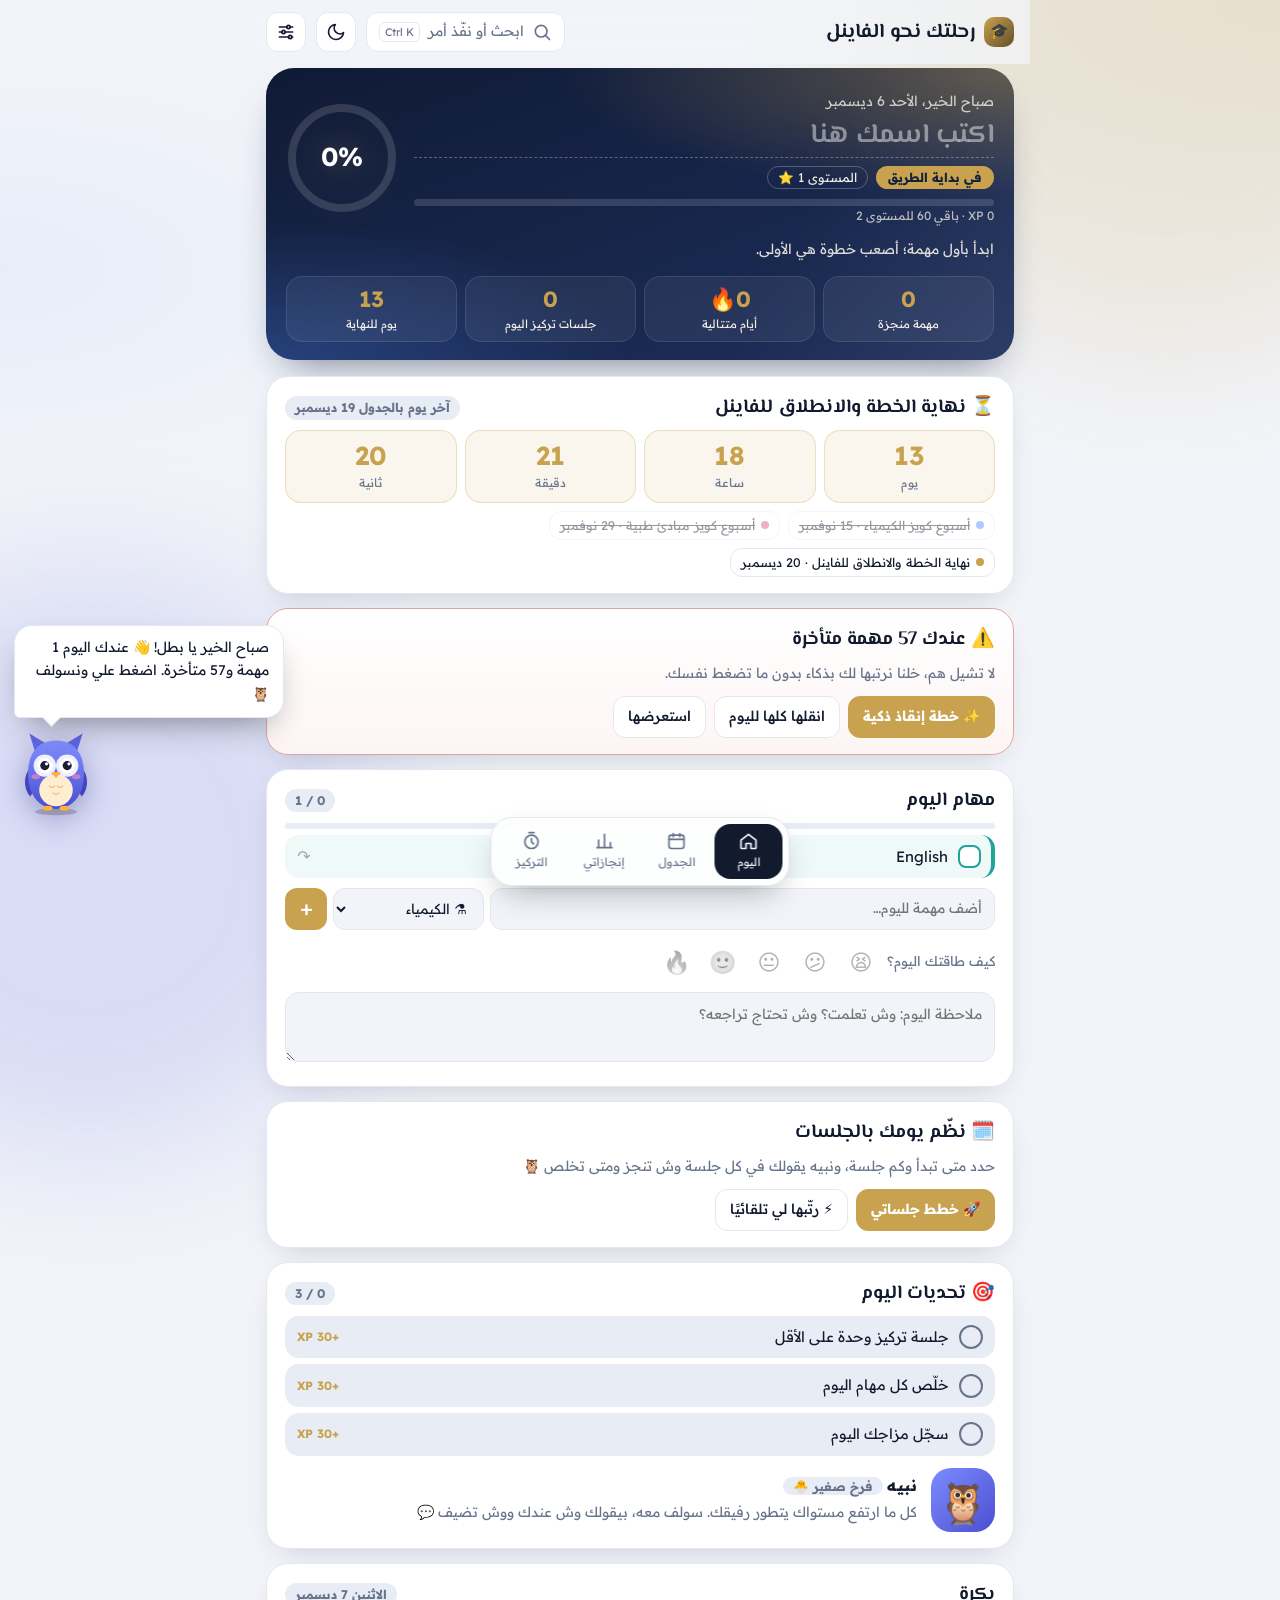
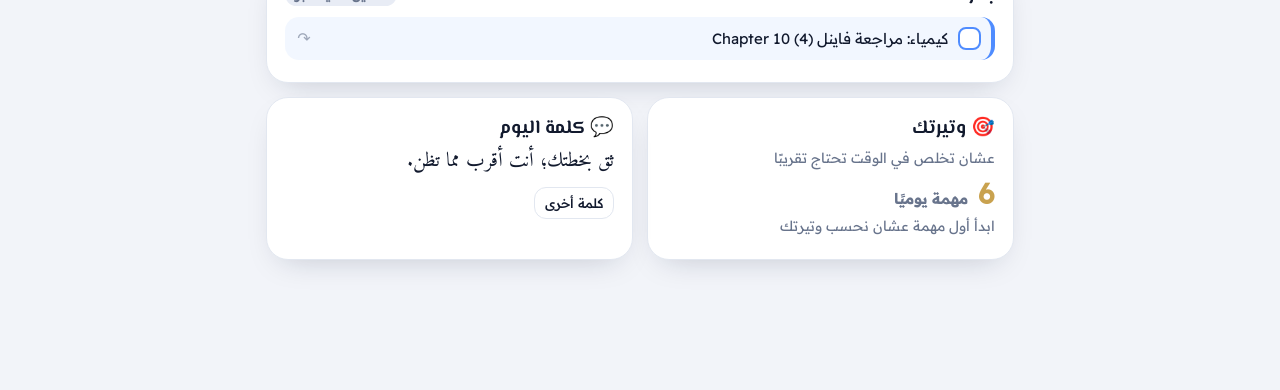
==== commit 024d0835: "Update fmt.Println message from 'Hello' to 'Goodbye'" ====
--- a/index.html
+++ b/index.html
@@ -48,7 +48,7 @@
 .st b{display:block;font:700 22px "Readex Pro",sans-serif;color:var(--ac);line-height:1.3}
 /* cards */
 .card{background:var(--card);border:1px solid var(--ln);border-radius:22px;padding:16px 18px;margin-bottom:14px;box-shadow:var(--sh);animation:up .4s both}
-@keyframes up{from{opacity:0;transform:translateY(8px)}}
+@keyframes up{from{transform:translateY(8px)}}
 .ch2{display:flex;align-items:center;justify-content:space-between;gap:10px;margin-bottom:8px}
 h2{font:700 19px "El Messiri",serif;margin:0}
 .pill{font-size:12.5px;font-weight:700;border-radius:20px;padding:1px 10px;background:var(--bg2);color:var(--mu)}
@@ -195,6 +195,54 @@
 #zenT{font:700 clamp(80px,22vw,180px) "Readex Pro",sans-serif;font-variant-numeric:tabular-nums;line-height:1}
 #zen small{opacity:.6}
 #zenQ{font:400 22px Amiri,serif;opacity:.8;max-width:600px;text-align:center;padding:0 20px}
+/* ===== ambient background ===== */
+body::before,body::after{content:"";position:fixed;z-index:-1;width:46vmax;height:46vmax;border-radius:50%;filter:blur(70px);opacity:.16;pointer-events:none;animation:blob 26s ease-in-out infinite alternate}
+body::before{background:var(--ac);top:-18vmax;right:-14vmax}
+body::after{background:#5b63e0;bottom:-20vmax;left:-16vmax;animation-delay:-13s}
+@keyframes blob{to{transform:translate(-8vmax,10vmax) scale(1.15)}}
+/* ===== planner ===== */
+.pf{display:grid;grid-template-columns:repeat(auto-fit,minmax(118px,1fr));gap:8px;margin:10px 0}
+.pf label{display:flex;flex-direction:column;gap:4px;font-size:12.5px;color:var(--mu);font-weight:500}
+.pf .inp{width:100%;font-size:15px;font-weight:700;color:var(--tx);text-align:center;padding:8px}
+.pf.cust{background:var(--bg2);border-radius:16px;padding:12px;margin:0 0 12px;text-align:start}
+.pf .tg{flex-direction:row;color:var(--tx);font-size:13.5px}
+h3.sub{font-size:13px;color:var(--mu);margin:14px 2px 6px;font-weight:700}
+.prow{display:flex;align-items:center;gap:10px;padding:8px 10px;border-radius:14px;border:1px solid var(--ln);margin:6px 0;transition:.2s;opacity:.7}
+.prow.on{opacity:1;border-color:color-mix(in srgb,var(--c) 55%,var(--ln));background:color-mix(in srgb,var(--c) 7%,transparent)}
+.prow .pn{flex:1;font-size:14px;min-width:0;overflow-wrap:anywhere}
+.stp{display:flex;align-items:center;gap:2px;background:var(--bg2);border-radius:12px;padding:3px;flex:none}
+.stp button{width:30px;height:30px;border:0;border-radius:9px;background:var(--card);cursor:pointer;font-size:18px;line-height:1;color:var(--tx)}
+.stp button:hover{background:var(--c);color:#fff}
+.stp b{min-width:24px;text-align:center;font-variant-numeric:tabular-nums}
+.sumg{display:grid;grid-template-columns:repeat(auto-fit,minmax(110px,1fr));gap:8px;margin:12px 0 8px}
+.sumg div{background:var(--bg2);border-radius:14px;padding:8px 6px;text-align:center;font-size:12px;color:var(--mu)}
+.sumg b{display:block;font-size:17px;color:var(--tx);font-variant-numeric:tabular-nums}
+.segb{display:flex;gap:3px;height:12px;margin:8px 0;border-radius:8px;overflow:hidden}
+.segb i{display:block;min-width:4px;border-radius:4px;background:var(--c)}
+.segb i.br{background:var(--ln);opacity:.7}
+.segb i.dn{opacity:.35}
+.segb i.now{animation:pu 1.4s infinite;box-shadow:0 0 0 2px var(--card) inset}
+.tl{position:relative;margin-top:8px}
+.tlr{display:flex;align-items:center;gap:10px;padding:8px 10px;border-radius:14px;font-size:14px;position:relative;transition:.2s}
+.tlr .tm{width:66px;flex:none;font-size:12px;color:var(--mu);font-variant-numeric:tabular-nums}
+.tlr .ti{width:30px;height:30px;border-radius:10px;display:grid;place-items:center;background:color-mix(in srgb,var(--c) 14%,transparent);flex:none}
+.tlr .tx{flex:1;min-width:0}.tlr .tx small{color:var(--mu);font-size:11.5px;margin-inline-start:4px}
+.tlr .st{width:22px;text-align:center;font-weight:700;color:var(--ok)}
+.tlr.br{opacity:.75;font-size:13px}.tlr.br .ti{background:var(--bg2)}
+.tlr.dn{opacity:.45}.tlr.dn .tx{text-decoration:line-through}
+.tlr.now{background:color-mix(in srgb,var(--c) 10%,var(--bg2));opacity:1;box-shadow:inset 3px 0 0 var(--c)}
+.tlr.now .st{color:var(--ac);animation:pu 1.2s infinite}
+.okk{color:var(--ok)!important;font-weight:700}
+.now-task{display:flex;flex-direction:column;align-items:center;gap:4px;padding:12px;border-radius:18px;margin-bottom:6px;background:color-mix(in srgb,var(--c,var(--ac)) 10%,var(--bg2));border:1px solid color-mix(in srgb,var(--c,var(--ac)) 35%,transparent)}
+.now-task b{font-size:17px}.now-task small{color:var(--mu);font-size:12.5px}
+.now-task.br{--c:#1fa597}
+.dots{display:flex;gap:6px;justify-content:center;margin-top:6px}
+.dots i{width:9px;height:9px;border-radius:50%;background:var(--bg2);border:1.5px solid var(--mu)}
+.dots i.on{background:var(--ac);border-color:var(--ac)}
+.fin{text-align:center;background:radial-gradient(80% 100% at 50% 0%,color-mix(in srgb,var(--ac) 16%,transparent),transparent 70%),var(--card)}
+.wc.fd{position:relative}
+.wc.fd::before{content:"";position:absolute;left:0;right:0;bottom:calc(var(--gl) * .82 + 18px);border-top:2px dashed color-mix(in srgb,var(--ac) 70%,transparent);pointer-events:none}
+.wc i.gl{background:linear-gradient(180deg,var(--ok),color-mix(in srgb,var(--ok) 55%,transparent))}
 /* ===== companion (owl) ===== */
 #pet{position:fixed;left:14px;bottom:84px;width:84px;height:91px;z-index:35;cursor:pointer;filter:drop-shadow(0 8px 14px rgba(40,40,120,.35));transition:transform .2s;user-select:none;-webkit-user-select:none;outline:0}
 #pet:hover{transform:scale(1.06)}#pet:focus-visible{outline:2px solid var(--ac);border-radius:20px}
@@ -374,6 +422,8 @@
 const J=(k,d)=>{try{const v=localStorage.getItem(k);return v?JSON.parse(v):d}catch(e){return d}};
 let S=J("study-final-2026",{}),FS=J("study-focus",{}),FM=J("study-focus-min",{}),NT=J("study-notes",{}),MD=J("study-mood",{}),CU=J("study-custom",{}),MV=J("study-moved",{}),BD=J("study-bd",[]);
 let CFG=Object.assign({acc:"gold",snd:1,rem:"",pre:0,fsub:"ch",lastRem:"",pet:1,petTalk:1},J("study-cfg",{}));
+CFG=Object.assign({cw:PRE[CFG.pre]?PRE[CFG.pre][0]:25,cb:PRE[CFG.pre]?PRE[CFG.pre][1]:5,clb:15,every:4,autoW:0,goal:120},CFG);
+let FMD=J("study-focus-day",{}),PLN=J("study-dplan",null)||null;
 let PET=Object.assign({name:"نبيه",food:70,last:Date.now(),talk:{},hist:[]},J("study-pet",{})),CHD=J("study-ch",{});
 let NAME=gs("study-name",""),V=gs("study-view","home"),flt="",tab="up",q="",qi=0,T=[],M={};
 function save(){P("study-final-2026",S);P("study-focus",FS);P("study-focus-min",FM);P("study-notes",NT);P("study-mood",MD);P("study-custom",CU);P("study-moved",MV);P("study-bd",BD);P("study-cfg",CFG)}
@@ -433,7 +483,7 @@
 function noise(type){const a=ac();if(!a)return null;const n=a.sampleRate*4,b=a.createBuffer(1,n,a.sampleRate),d=b.getChannelData(0);let l=0;for(let i=0;i<n;i++){const w=Math.random()*2-1;if(type==="brown"){l=(l+.02*w)/1.02;d[i]=l*3.5}else d[i]=w}const s=a.createBufferSource();s.buffer=b;s.loop=true;const f=a.createBiquadFilter();f.type="lowpass";f.frequency.value=type==="rain"?1500:type==="brown"?700:9000;const g=a.createGain();g.gain.value=type==="white"?.04:type==="rain"?.13:.4;s.connect(f).connect(g).connect(a.destination);s.start();return s}
 function setAmb(t){if(amb){try{amb.stop()}catch(e){}amb=null}ambT=t===ambT?"":t;if(ambT)amb=noise(ambT);render(true)}
 function conf(n=70){const C=[ACC[CFG.acc],"#4f8cff","#e0567c","#1fa597","#8b6cf0","#ffd166"];for(let i=0;i<n;i++){const s=document.createElement("i");s.className="fx";const z=6+Math.random()*8;s.style.cssText=`left:${Math.random()*100}vw;width:${z}px;height:${z*(Math.random()>.5?1.6:1)}px;background:${C[i%C.length]};border-radius:${Math.random()>.6?"50%":"2px"};animation-duration:${1.8+Math.random()*1.6}s;animation-delay:${Math.random()*.5}s`;document.body.appendChild(s);setTimeout(()=>s.remove(),4200)}}
-let tsH;function toast(m,undo){const t=$("#ts");t.innerHTML='<span>'+esc(m)+'</span>'+(undo?'<button>تراجع</button>':'');if(undo)t.querySelector("button").onclick=()=>{restore(undo);t.className="";toast("تم التراجع")};t.className="on";clearTimeout(tsH);tsH=setTimeout(()=>t.className="",undo?5000:2600)}
+let tsH;function toast(m,undo,act){const t=$("#ts");t.innerHTML='<span>'+esc(m)+'</span>'+(undo?'<button>تراجع</button>':act?'<button>'+esc(act[0])+'</button>':'');if(undo)t.querySelector("button").onclick=()=>{restore(undo);t.className="";toast("تم التراجع")};else if(act)t.querySelector("button").onclick=()=>{t.className="";act[1]()};t.className="on";clearTimeout(tsH);tsH=setTimeout(()=>t.className="",undo?5000:act?9000:2600)}
 function notify(t,b){try{if(CFG.notif&&"Notification"in window&&Notification.permission==="granted")new Notification(t,{body:b||""})}catch(e){}}
 
 /* ===== Views ===== */
@@ -461,7 +511,7 @@
     h+=`<section class="card"><div class="ch2"><h2>مهام اليوم</h2><span class="pill">${d} / ${ts.length}</span></div><div class="minibar"><i style="width:${ts.length?d/ts.length*100:0}%"></i></div>${ts.map(x=>row(x,m.idx)).join("")||'<p class="mu">ما عندك مهام اليوم، استمتع أو أضف مهمة 👇</p>'}
     <form class="add" id="addf" data-d="${m.idx}"><input id="addt" placeholder="أضف مهمة لليوم…" maxlength="120" aria-label="مهمة جديدة"><select id="adds" aria-label="المادة">${Object.keys(SB).map(s=>`<option value="${s}">${SB[s][2]} ${SB[s][0]}</option>`).join("")}</select><button aria-label="إضافة">+</button></form>
     <div class="mood">كيف طاقتك اليوم؟ ${MOODS.map((e,i)=>`<button data-mood="${i}" class="${MD[k]===i?"on":""}" aria-label="مزاج ${i+1}">${e}</button>`).join("")}</div>
-    <textarea id="nt" placeholder="ملاحظة اليوم: وش تعلمت؟ وش تحتاج تراجعه؟">${esc(NT[k])}</textarea></section>`+vChallenges();
+    <textarea id="nt" placeholder="ملاحظة اليوم: وش تعلمت؟ وش تحتاج تراجعه؟">${esc(NT[k])}</textarea></section>`+vPlanHome()+vChallenges();
     if(m.idx<LAST){const tm=T[m.idx+1];h+=`<section class="card"><div class="ch2"><h2>بكرة</h2><span class="pill">${DN[dt(m.idx+1).getDay()]} ${fmt(dt(m.idx+1))}</span></div>${tm.map(x=>row(x,m.idx+1)).join("")||'<p class="mu">يوم خفيف 🎉</p>'}</section>`}
   }else h+=`<section class="card"><p class="mu">${m.idx<0?"الجدول يبدأ يوم 2 نوفمبر. جهّز نفسك!":"انتهى الجدول. بالتوفيق في الفاينل! 🎓"}</p></section>`;
   h+=`<div class="grid2"><section class="card"><h2>🎯 وتيرتك</h2><p class="mu">عشان تخلص في الوقت تحتاج تقريبًا</p><div class="big">${m.need} <small style="font-size:15px;color:var(--mu)">مهمة يوميًا</small></div><p class="mu">${m.proj?(m.proj<=dt(LAST)?"✅ بمعدلك الحالي بتخلص قبل الموعد ("+fmt(m.proj)+")":"⚡ بمعدلك الحالي بتخلص "+fmt(m.proj)+"، زِد شوي"):"ابدأ أول مهمة عشان نحسب وتيرتك"}</p></section>
@@ -508,6 +558,9 @@
   const mx=Math.max(1,...Object.keys(SB).map(k=>FM[k]||0));
   for(const k in SB)h+=`<div class="sb"><span>${SB[k][0]}</span><div class="bar"><i style="width:${(FM[k]||0)/mx*100}%;background:${SB[k][1]}"></i></div><em>${FM[k]||0}د</em></div>`;
   h+=`</section></div>`;
+  // last 7 days focus minutes
+  {const days=[];for(let i=6;i>=0;i--){const d=new Date(+day0()-i*864e5);days.push([d,FMD[dk(d)]||0])}const mx2=Math.max(CFG.goal,...days.map(x=>x[1]));
+   h+=`<section class="card"><div class="ch2"><h2>⏱ تركيزك آخر 7 أيام</h2><span class="pill">${durTxt(days.reduce((a,x)=>a+x[1],0))}</span></div><div class="wc fd" style="--gl:${(CFG.goal/mx2*100).toFixed(1)}%">${days.map(([d,v],i)=>`<div title="${DN[d.getDay()]} ${fmt(d)}: ${durTxt(v)}"><small>${v?durTxt(v):""}</small><i class="${i===6?"cur":""}${v>=CFG.goal?" gl":""}" style="height:${v/mx2*100}%"></i>${DN[d.getDay()].replace("ال","").slice(0,3)}</div>`).join("")}</div><p class="mu" style="margin-top:6px">الخط المنقط = هدفك اليومي (${durTxt(CFG.goal)})</p></section>`}
   // badges
   const all=k=>m.sc[k]>0&&m.sd[k]===m.sc[k],nc=Object.values(NT).filter(x=>x&&x.trim()).length;
   const B=[["🌱","الانطلاقة","أول مهمة",m.dn>=1],["🔥","ثلاثة أيام","3 أيام متتالية",m.best>=3],["⚡","أسبوع ناري","7 أيام متتالية",m.best>=7],["📚","50 مهمة","أنجزت 50 مهمة",m.dn>=50],["🎯","100 مهمة","أنجزت 100 مهمة",m.dn>=100],["🌓","نصف الطريق","وصلت 50%",m.pc>=50],["⚗️","سيد الكيمياء","كل مهام الكيمياء",all("ch")],["🩺","طبيب المستقبل","كل مهام مبادئ طبية",all("md")],["🗣️","متحدث لبق","كل مهام مهارات الاتصال",all("sk")],["🇬🇧","English Pro","كل مهام English",all("en")],["⏱","مركّز","4 جلسات تركيز",m.fsTot>=4],["🧠","ماراثون","10 ساعات تركيز",m.fmTot>=600],["📝","المدوّن","5 ملاحظات يومية",nc>=5],["⭐","المستوى 5","وصلت المستوى 5",m.lvl>=5],["🦉","بومة الليل","جلسة تركيز بعد 11 مساءً",!!CFG.owl],["🏆","الختام","أنهيت الخطة",m.pc===100]];
@@ -521,16 +574,102 @@
   if(nw.length){BD.push(...nw);save();setTimeout(()=>{toast("🏅 وسام جديد: "+nw[0]);conf();chime();petOn("badge",nw[0])},700)}
 }
 
+/* ===== Focus page: timer + day session planner ===== */
+let custOpen=false,DR=null;
+const hm12=d=>{const h=d.getHours();return (h%12||12)+":"+pad(d.getMinutes())+" "+(h<12?"ص":"م")};
+const durTxt=m=>{m=Math.round(m);const h=Math.floor(m/60),r=m%60;return h?(h+" س"+(r?" "+r+" د":"")):r+" د"};
+const atTime=s=>{const [a,b]=(s||"0:0").split(":").map(Number),d=day0();d.setHours(a||0,b||0,0,0);return d};
+function nowHM(){const d=new Date();return pad(d.getHours())+":"+pad(d.getMinutes())}
+const planOn=()=>!!(PLN&&PLN.d===dk(day0())&&PLN.cur<PLN.blocks.length);
+const planDoneToday=()=>!!(PLN&&PLN.d===dk(day0())&&PLN.cur>=PLN.blocks.length);
+const savePlan=()=>P("study-dplan",PLN||"");
+function draft(){
+  const k=dk(day0());
+  if(!DR||DR.d!==k){DR={d:k,start:nowHM(),items:{},free:0};if(M.idx>=0&&M.idx<=LAST)T[M.idx].forEach(x=>{if(!S[x.id])DR.items[x.id]=1});}
+  return DR;
+}
+function draftItems(){
+  const dr=draft(),out=[],seen={};
+  const add=(x,late)=>{if(seen[x.id]||S[x.id])return;seen[x.id]=1;out.push({id:x.id,t:x.t,s:x.s,n:dr.items[x.id]||0,late})};
+  if(M.idx>=0&&M.idx<=LAST)T[M.idx].forEach(x=>add(x,0));
+  M.late.forEach(x=>add(x,1));
+  return out;
+}
+function buildBlocks(items,free){
+  const bl=[];let c=0;
+  const push=(it,k,n)=>{if(bl.length){const L=c%CFG.every===0;bl.push({k:L?"lb":"b",m:L?CFG.clb:CFG.cb})}bl.push({k:"w",m:CFG.cw,id:it.id,t:it.t,s:it.s,p:k+1,of:n});c++};
+  items.forEach(it=>{for(let k=0;k<it.n;k++)push(it,k,it.n)});
+  for(let k=0;k<free;k++)push({id:"",t:"جلسة حرة / مراجعة",s:CFG.fsub},k,free);
+  return bl;
+}
+function segBar(bl,cur){const tot=bl.reduce((a,b)=>a+b.m,0)||1;return `<div class="segb">${bl.map((b,i)=>`<i class="${b.k==="w"?"w":"br"}${cur!==undefined?(i<cur?" dn":i===cur?" now":""):""}" style="flex:${b.m/tot};--c:${b.k==="w"?SB[b.s][1]:"var(--ln)"}" title="${b.k==="w"?esc(b.t):"استراحة"} · ${b.m} د"></i>`).join("")}</div>`}
+function planSummary(){
+  const bl=buildBlocks(draftItems(),draft().free),ws=bl.filter(b=>b.k==="w"),st=ws.length*CFG.cw,br=bl.filter(b=>b.k!=="w").reduce((a,b)=>a+b.m,0);
+  if(!ws.length)return `<p class="mu" style="text-align:center">اختر جلسة وحدة على الأقل 👆</p>`;
+  const s0=atTime(draft().start),end=new Date(+s0+(st+br)*6e4);
+  return `<div class="sumg"><div><b>${ws.length}</b>جلسات</div><div><b>${durTxt(st)}</b>مذاكرة صافية</div><div><b>${durTxt(br)}</b>استراحات</div><div><b>${hm12(end)}</b>تخلص الساعة</div></div>${segBar(bl)}`;
+}
+function vPlanner(){
+  const dr=draft(),its=draftItems(),pn=esc(PET.name);
+  if(M.idx<0||M.idx>LAST)return "";
+  const row=x=>`<div class="prow${x.n?" on":""}" style="--c:${SB[x.s][1]}"><span class="dot"></span><span class="pn">${esc(x.t)}${x.late?' <small class="mvd">متأخرة</small>':""}</span><div class="stp"><button data-st="${x.id}" data-dv="-1" aria-label="أقل">−</button><b>${x.n}</b><button data-st="${x.id}" data-dv="1" aria-label="أكثر">+</button></div></div>`;
+  const td=its.filter(x=>!x.late),lt=its.filter(x=>x.late);
+  return `<section class="card" id="planner"><div class="ch2"><h2>🗓️ خطط جلسات اليوم</h2></div><p class="mu">حدد متى تبدأ وكم جلسة لكل مهمة، و${pn} يمشيك جلسة جلسة ويقولك وش تنجز في كل وحدة 🦉</p>
+  <div class="pf"><label>🕐 أبدأ الساعة<input type="time" class="inp" id="pS" value="${dr.start}"></label><label>📚 الجلسة (دقيقة)<input type="number" class="inp" id="pW" min="5" max="180" step="5" value="${CFG.cw}"></label><label>☕ الاستراحة<input type="number" class="inp" id="pB" min="1" max="60" value="${CFG.cb}"></label><label>🌴 الطويلة<input type="number" class="inp" id="pLB" min="5" max="90" step="5" value="${CFG.clb}"></label><label>🔁 الطويلة كل<input type="number" class="inp" id="pE" min="2" max="8" value="${CFG.every}"></label></div>
+  <h3 class="sub">مهام اليوم — كم جلسة لكل وحدة؟</h3>${td.map(row).join("")||'<p class="mu">خلصت مهام اليوم كلها 🎉 تقدر تضيف جلسات حرة.</p>'}
+  ${lt.length?`<h3 class="sub">متأخرة — تبي تدخلها؟</h3>${lt.map(row).join("")}`:""}
+  <div class="prow${dr.free?" on":""}" style="--c:var(--ac)"><span class="dot"></span><span class="pn">✨ جلسة حرة / مراجعة</span><div class="stp"><button data-st="free" data-dv="-1">−</button><b>${dr.free}</b><button data-st="free" data-dv="1">+</button></div></div>
+  <div id="psum">${planSummary()}</div>
+  <div class="row" style="justify-content:center"><button class="btn pr go" data-x="plGo">🚀 ابدأ الخطة</button><button class="btn" data-x="plAuto" title="جلسة لكل مهمة تبدأ الحين">⚡ رتّبها لي تلقائيًا</button></div></section>`;
+}
+function planTimes(){
+  const bl=PLN.blocks,r=[];let t=+atTime(PLN.start);
+  if(PLN.started||+t<Date.now())t=Math.max(t,Date.now());
+  const dn={};PLN.done.forEach(d=>dn[d.i]=d);
+  let prevEnd=null;
+  bl.forEach((b,i)=>{
+    let s,e;
+    if(dn[i]){e=dn[i].at;s=dn[i].st||e-b.m*6e4}
+    else if(i===PLN.cur){if(TM.run){e=TM.end;s=e-TM.dur*1e3}else{s=Math.max(prevEnd||0,Date.now(),PLN.started?0:+atTime(PLN.start));e=s+TM.rem*1e3}}
+    else{s=prevEnd||t;e=s+b.m*6e4}
+    r.push([s,e]);prevEnd=e;
+  });
+  return r;
+}
+function vPlanActive(){
+  const bl=PLN.blocks,tm=planTimes(),ws=bl.filter(b=>b.k==="w"),wd=PLN.done.filter(d=>bl[d.i].k==="w"&&!d.skip),mins=wd.reduce((a,d)=>a+bl[d.i].m,0);
+  const rows=bl.map((b,i)=>{const st=i<PLN.cur?"dn":i===PLN.cur?"now":"";const sk=PLN.done.find(d=>d.i===i&&d.skip);
+    return `<div class="tlr ${st}${b.k!=="w"?" br":""}" style="--c:${b.k==="w"?SB[b.s][1]:"var(--mu)"}"><span class="tm">${hm12(new Date(tm[i][0]))}</span><span class="ti">${b.k==="w"?SB[b.s][2]:b.k==="lb"?"🌴":"☕"}</span><span class="tx">${b.k==="w"?`${esc(b.t)}${b.of>1?` <small>جلسة ${b.p} من ${b.of}</small>`:""}${b.id&&S[b.id]?' <small class="okk">✓ منجزة</small>':""}`:(b.k==="lb"?"استراحة طويلة":"استراحة")} <small>${b.m} د</small></span><span class="st">${st==="dn"?(sk?"⏭":"✓"):st==="now"?"▶":""}</span></div>`}).join("");
+  return `<section class="card" id="planner"><div class="ch2"><h2>🗓️ خطة اليوم</h2><span class="pill">${wd.length} / ${ws.length} جلسات</span></div>${segBar(bl,PLN.cur)}
+  <div class="sumg"><div><b>${durTxt(mins)}</b>درست</div><div><b>${durTxt(ws.length*0+ws.reduce((a,b)=>a+b.m,0)-mins)}</b>باقي مذاكرة</div><div><b>${hm12(new Date(tm[tm.length-1][1]))}</b>تخلص تقريبًا</div></div>
+  <div class="tl">${rows}</div><div class="row" style="justify-content:center"><button class="btn sm" data-x="plEnd">إنهاء الخطة</button></div></section>`;
+}
+function vPlanDone(){const bl=PLN.blocks,wd=PLN.done.filter(d=>bl[d.i].k==="w"&&!d.skip),mins=wd.reduce((a,d)=>a+bl[d.i].m,0);
+  return `<section class="card fin"><div style="font-size:44px">🏆</div><h2>خلصت خطة اليوم!</h2><p class="mu">درست <b>${durTxt(mins)}</b> في <b>${wd.length}</b> جلسات. ${esc(PET.name)} فخور فيك 🦉💜</p><div class="row" style="justify-content:center"><button class="btn pr" data-x="plNew">خطة جديدة</button></div></section>`}
 function vFocus(){
-  const pr=PRE[CFG.pre];
-  let h=`<section class="card fc"><div class="seg">${PRE.map((p,i)=>`<button data-pre="${i}"${CFG.pre===i?' class="on"':""}>${p[0]} / ${p[1]}</button>`).join("")}</div>`;
-  h+=`<div class="chips" style="justify-content:center">${Object.keys(SB).map(k=>`<button data-fs="${k}" style="--c:${SB[k][1]}"${CFG.fsub===k?' class="on"':""}><span class="dot"></span>${SB[k][0]}</button>`).join("")}</div>`;
-  h+=`<div class="tring"><svg viewBox="0 0 220 220"><circle cx="110" cy="110" r="98" fill="none" stroke="var(--bg2)" stroke-width="12"/><circle id="tmR" cx="110" cy="110" r="98" fill="none" stroke="${SB[CFG.fsub][1]}" stroke-width="12" stroke-linecap="round" stroke-dasharray="615.8" stroke-dashoffset="0" transform="rotate(-90 110 110)"/></svg><div class="in"><div id="tmM">وقت التركيز</div><div id="tmT">${pad(pr[0])}:00</div><div class="mu">${SB[CFG.fsub][2]} ${SB[CFG.fsub][0]}</div></div></div>`;
-  h+=`<div class="ctl"><button class="btn" data-x="trs">إعادة</button><button class="btn pr go" id="tmGo" data-x="tgo">ابدأ</button><button class="btn" data-x="tsk">تخطي</button></div>`;
-  h+=`<div class="row" style="justify-content:center"><button class="btn sm" data-x="zen">🧘 وضع الزن (ملء الشاشة)</button></div>`;
-  h+=`<h3 class="mu" style="margin-top:16px">أصوات تساعدك تركز</h3><div class="row" style="justify-content:center;margin-top:4px">${[["rain","🌧️ مطر"],["brown","🌊 ضجيج بني"],["white","📻 ضجيج أبيض"]].map(a=>`<button class="btn sm${ambT===a[0]?" pr":""}" data-amb="${a[0]}">${a[1]}</button>`).join("")}</div></section>`;
-  h+=`<div class="grid2"><section class="card"><h2>اليوم</h2><div class="big">${M.fT} <small style="font-size:15px;color:var(--mu)">جلسة</small></div><p class="mu">${"🍅".repeat(Math.min(M.fT,12))||"ابدأ أول جلسة!"}</p></section><section class="card"><h2>نصيحة</h2><p class="mu">حط جوالك بعيد، اختر مادة، واضغط ابدأ. بعد كل جلسة تاخذ استراحة تلقائيًا، وكل جلسة تعطيك <b>15 XP</b>.</p></section></div>`;
+  const cb=planOn()?PLN.blocks[PLN.cur]:null,subj=cb&&cb.k==="w"?cb.s:CFG.fsub;
+  const isP=PRE.findIndex(p=>p[0]===CFG.cw&&p[1]===CFG.cb);
+  let h=`<section class="card fc">`;
+  if(!planOn())h+=`<div class="seg">${PRE.map((p,i)=>`<button data-pre="${i}"${isP===i&&!custOpen?' class="on"':""}>${p[0]} / ${p[1]}</button>`).join("")}<button data-x="cust"${isP<0||custOpen?' class="on"':""}>⚙️ مخصص</button></div>`;
+  if(custOpen&&!planOn())h+=`<div class="pf cust"><label>📚 التركيز (د)<input type="number" class="inp" id="cW" min="1" max="180" value="${CFG.cw}"></label><label>☕ الاستراحة (د)<input type="number" class="inp" id="cB" min="1" max="60" value="${CFG.cb}"></label><label>🌴 الطويلة (د)<input type="number" class="inp" id="cLB" min="1" max="90" value="${CFG.clb}"></label><label>🔁 الطويلة كل<input type="number" class="inp" id="cE" min="2" max="8" value="${CFG.every}"></label><label>🎯 هدفي اليومي (د)<input type="number" class="inp" id="cG" min="10" max="900" step="10" value="${CFG.goal}"></label><label class="tg" style="grid-column:1/-1">ابدأ جلسة التركيز تلقائيًا بعد الاستراحة<input type="checkbox" id="cA"${CFG.autoW?" checked":""}></label></div>`;
+  if(cb){const wi=PLN.blocks.slice(0,PLN.cur+1).filter(b=>b.k==="w").length,wn=PLN.blocks.filter(b=>b.k==="w").length;
+    h+=cb.k==="w"?`<div class="now-task" style="--c:${SB[cb.s][1]}"><small>الجلسة ${wi} من ${wn} · المطلوب منك الحين:</small><b>${SB[cb.s][2]} ${esc(cb.t)}</b>${cb.of>1?`<small>جلسة ${cb.p} من ${cb.of} لهذي المهمة</small>`:""}${cb.id&&!S[cb.id]?`<button class="btn sm" data-pdone="${cb.id}">✓ خلصت المهمة</button>`:cb.id?'<small class="okk">✓ المهمة منجزة، استغل الجلسة بمراجعة</small>':""}</div>`
+    :`<div class="now-task br"><small>استراحة ${cb.k==="lb"?"طويلة 🌴":"☕"}</small><b>قوم تمغّط واشرب موية 💧</b>${(()=>{const nx=PLN.blocks.slice(PLN.cur).find(b=>b.k==="w");return nx?`<small>الجاية: ${SB[nx.s][2]} ${esc(nx.t)}</small>`:""})()}</div>`;
+  }else h+=`<div class="chips" style="justify-content:center">${Object.keys(SB).map(k=>`<button data-fs="${k}" style="--c:${SB[k][1]}"${CFG.fsub===k?' class="on"':""}><span class="dot"></span>${SB[k][0]}</button>`).join("")}</div>`;
+  h+=`<div class="tring"><svg viewBox="0 0 220 220"><defs><linearGradient id="rg" x1="0" y1="0" x2="1" y2="1"><stop offset="0" stop-color="${SB[subj][1]}"/><stop offset="1" stop-color="var(--ac)"/></linearGradient></defs><circle cx="110" cy="110" r="98" fill="none" stroke="var(--bg2)" stroke-width="12"/><circle id="tmR" cx="110" cy="110" r="98" fill="none" stroke="url(#rg)" stroke-width="12" stroke-linecap="round" stroke-dasharray="615.8" stroke-dashoffset="0" transform="rotate(-90 110 110)"/></svg><div class="in"><div id="tmM">وقت التركيز</div><div id="tmT">00:00</div><div class="mu">${cb?"":SB[CFG.fsub][2]+" "+SB[CFG.fsub][0]}</div>${!cb?`<div class="dots">${Array.from({length:CFG.every},(_,i)=>`<i class="${i<(TM.n||0)%CFG.every?"on":""}"></i>`).join("")}</div>`:""}</div></div>`;
+  h+=`<div class="ctl"><button class="btn" data-x="trs">إعادة</button><button class="btn pr go" id="tmGo" data-x="tgo">ابدأ</button><button class="btn" data-x="tsk">تخطي ⏭</button></div>`;
+  h+=`<div class="row" style="justify-content:center"><button class="btn sm" data-x="zen">🧘 وضع الزن</button>${[["rain","🌧️ مطر"],["brown","🌊 بني"],["white","📻 أبيض"]].map(a=>`<button class="btn sm${ambT===a[0]?" pr":""}" data-amb="${a[0]}">${a[1]}</button>`).join("")}</div></section>`;
+  h+=planOn()?vPlanActive():planDoneToday()?vPlanDone():vPlanner();
+  const fm=FMD[dk(day0())]||0,gp=Math.min(100,Math.round(fm/CFG.goal*100));
+  h+=`<div class="grid2"><section class="card"><h2>🎯 هدف اليوم</h2><div class="big">${durTxt(fm)} <small style="font-size:14px;color:var(--mu)">من ${durTxt(CFG.goal)}</small></div><div class="minibar" style="margin-top:8px"><i style="width:${gp}%"></i></div><p class="mu">${gp>=100?"حققت هدفك اليوم! 🏆":"باقي "+durTxt(CFG.goal-fm)+" وتوصل هدفك"}</p></section><section class="card"><h2>🍅 جلسات اليوم</h2><div class="big">${M.fT}</div><p class="mu">${"🍅".repeat(Math.min(M.fT,12))||"ابدأ أول جلسة!"}</p></section></div>`;
   return h;
+}
+function vPlanHome(){
+  if(M.idx<0||M.idx>LAST)return "";
+  if(planOn()){const cb=PLN.blocks[PLN.cur],ws=PLN.blocks.filter(b=>b.k==="w"),wd=PLN.done.filter(d=>PLN.blocks[d.i].k==="w").length,nx=PLN.blocks.slice(PLN.cur).find(b=>b.k==="w");
+    return `<section class="card"><div class="ch2"><h2>🗓️ خطة جلساتك</h2><span class="pill">${wd} / ${ws.length}</span></div>${segBar(PLN.blocks,PLN.cur)}<p class="mu">${cb.k==="w"?"الحين: ":"استراحة، والجاية: "}<b>${nx?esc(nx.t):""}</b></p><div class="row"><button class="btn pr" data-v="focus">${TM.run?"⏱ كمّل الجلسة":"▶️ ابدأ الجلسة"}</button></div></section>`}
+  if(planDoneToday())return `<section class="card"><div class="ch2"><h2>🏆 خلصت خطة جلسات اليوم</h2></div><p class="mu">كفو! تقدر تسوي خطة ثانية من صفحة التركيز.</p></section>`;
+  return `<section class="card"><div class="ch2"><h2>🗓️ نظّم يومك بالجلسات</h2></div><p class="mu">حدد متى تبدأ وكم جلسة، و${esc(PET.name)} يقولك في كل جلسة وش تنجز ومتى تخلص 🦉</p><div class="row"><button class="btn pr" data-x="toPlanner">🚀 خطط جلساتي</button><button class="btn" data-x="plAuto">⚡ رتّبها لي تلقائيًا</button></div></section>`;
 }
 
 /* ===== Render ===== */
@@ -547,26 +686,61 @@
 function tickCD(){const nx=EV.find(e=>e.d>new Date());if(!nx||!$("#cd0"))return;let s=Math.floor((nx.d-new Date())/1000);const v=[Math.floor(s/86400),Math.floor(s%86400/3600),Math.floor(s%3600/60),s%60];v.forEach((x,i)=>{const e=$("#cd"+i);if(e)e.textContent=x})}
 
 /* ===== Timer ===== */
-let TM=Object.assign({m:"w",rem:PRE[CFG.pre][0]*60,end:0,run:false},J("study-timer",{}));
-const tlen=()=>(TM.m==="w"?PRE[CFG.pre][0]:PRE[CFG.pre][1])*60;
+let TM=Object.assign({m:"w",rem:CFG.cw*60,dur:CFG.cw*60,end:0,run:false,n:0},J("study-timer",{}));
+const blen=k=>planOn()?PLN.blocks[PLN.cur].m*60:(k==="w"?CFG.cw:k==="lb"?CFG.clb:CFG.cb)*60;
+const tlen=()=>TM.dur||blen(TM.m);
+function tSet(k){TM.m=k;TM.dur=blen(k);TM.rem=TM.dur}
 const saveT=()=>P("study-timer",TM);
-function tStart(){ac();TM.end=Date.now()+TM.rem*1000;TM.run=true;saveT();tDraw()}
+function tStart(){ac();if(planOn()&&!PLN.started){PLN.started=Date.now();savePlan()}if(planOn()&&TM.rem===TM.dur){PLN.bst=Date.now();savePlan()}TM.end=Date.now()+TM.rem*1000;TM.run=true;saveT();tDraw()}
 function tPause(){TM.rem=Math.max(0,Math.ceil((TM.end-Date.now())/1000));TM.run=false;saveT();tDraw()}
-function tReset(){TM.run=false;TM.m="w";TM.rem=tlen();saveT();tDraw()}
+function tReset(){TM.run=false;if(planOn())tSet(PLN.blocks[PLN.cur].k);else{TM.n=0;tSet("w")}saveT();tDraw()}
 function tDone(skip){
-  if(TM.m==="w"){
-    if(!skip){const k=dk(day0());FS[k]=(FS[k]||0)+1;FM[CFG.fsub]=(FM[CFG.fsub]||0)+PRE[CFG.pre][0];if(new Date().getHours()>=23||new Date().getHours()<4)CFG.owl=1;save();chime();conf(40);toast("🍅 جلسة رائعة! +15 XP — استراحة "+PRE[CFG.pre][1]+" دقائق");notify("انتهت جلسة التركيز 🍅","خذ استراحة "+PRE[CFG.pre][1]+" دقائق")}
-    TM.m="b";TM.rem=tlen();tStart();
-  }else{TM.m="w";TM.rem=tlen();TM.run=false;if(!skip){chime();toast("هيا نرجع للتركيز 💪");notify("انتهت الاستراحة","يلا نرجع للمذاكرة")}}
+  const was=TM.m,mins=Math.round(TM.dur/60),k=dk(day0()),cb=planOn()?PLN.blocks[PLN.cur]:null,subj=cb&&cb.k==="w"?cb.s:CFG.fsub;
+  if(was==="w"){
+    if(!skip){FS[k]=(FS[k]||0)+1;FM[subj]=(FM[subj]||0)+mins;FMD[k]=(FMD[k]||0)+mins;P("study-focus-day",FMD);if(new Date().getHours()>=23||new Date().getHours()<4)CFG.owl=1;save();chime();conf(40);notify("انتهت جلسة التركيز 🍅","وقت الاستراحة")}
+    TM.n=(TM.n||0)+1;
+  }
+  let msg="";
+  if(cb){
+    PLN.done.push({i:PLN.cur,at:Date.now(),st:PLN.bst||null,skip:!!skip});PLN.cur++;PLN.bst=null;
+    if(PLN.cur>=PLN.blocks.length){TM.run=false;TM.n=0;tSet("w");savePlan();saveT();render(true);planFinished();return}
+    const nb=PLN.blocks[PLN.cur];tSet(nb.k);
+    if(nb.k!=="w"||CFG.autoW)tStart();else TM.run=false;
+    // finished the last session of a task? ask to tick it
+    if(was==="w"&&cb.id&&!S[cb.id]&&!PLN.blocks.slice(PLN.cur).some(b=>b.id===cb.id))setTimeout(()=>toast("خلصت «"+cb.t+"»؟",null,["✓ علّمها منجزة",()=>markDone(cb.id)]),1500);
+    if(was==="w"&&!skip)msg="🍅 جلسة رائعة! +15 XP — استراحة "+nb.m+" دقيقة";
+    else if(nb.k==="w"&&!skip){msg="يلا الجلسة الجاية: "+nb.t;notify("انتهت الاستراحة","الجاية: "+nb.t)}
+  }else{
+    if(was==="w"){const L=TM.n%CFG.every===0;tSet(L?"lb":"b");tStart();if(!skip)msg="🍅 جلسة رائعة! +15 XP — "+(L?"استراحة طويلة ":"استراحة ")+Math.round(TM.dur/60)+" دقيقة"}
+    else{tSet("w");if(CFG.autoW)tStart();else TM.run=false;if(!skip){msg="هيا نرجع للتركيز 💪";notify("انتهت الاستراحة","يلا نرجع للمذاكرة")}}
+  }
+  if(!skip&&was!=="w")chime();
+  if(msg)toast(msg);
   if(navigator.vibrate)try{navigator.vibrate([200,100,200])}catch(e){}
-  saveT();render(true);
-  if(!skip&&TM.m==="b")petOn("focusDone");
-}
+  savePlan();saveT();render(true);
+  if(!skip&&was==="w")petOn("focusDone");
+  else if(!skip&&TM.m==="w"&&!TM.run&&cb)petOn("planNext");
+}
+function markDone(id){if(S[id])return;const s=snap();S[id]=1;save();render(true);toast("✓ أنجزتها!",s);petOn(M.idx>=0&&M.idx<=LAST&&full(M.idx)?"day":"task")}
+function startPlan(bl,start){
+  if(!bl.filter(b=>b.k==="w").length)return toast("اختر جلسة وحدة على الأقل");
+  PLN={d:dk(day0()),start:start||nowHM(),blocks:bl,cur:0,done:[],started:0};savePlan();
+  TM.run=false;tSet(bl[0].k);saveT();
+  const s0=atTime(PLN.start),fut=+s0-Date.now()>2*6e4;
+  if(V!=="focus")go("focus");else render(true);
+  if(!fut)tStart();
+  const ws=bl.filter(b=>b.k==="w"),tot=bl.reduce((a,b)=>a+b.m,0);
+  petOn("planStart",{n:ws.length,end:hm12(new Date(Math.max(+s0,Date.now())+tot*6e4)),fut,at:hm12(s0)});
+}
+function planFinished(){const bl=PLN.blocks,mins=PLN.done.filter(d=>bl[d.i].k==="w"&&!d.skip).reduce((a,d)=>a+bl[d.i].m,0);conf(140);chime();toast("🏆 خلصت خطة اليوم! درست "+durTxt(mins));notify("خلصت خطة اليوم 🏆","درست "+durTxt(mins));petOn("planDone",durTxt(mins))}
 function tDraw(){
   if(TM.run){TM.rem=Math.max(0,Math.ceil((TM.end-Date.now())/1000));if(TM.rem<=0)return tDone()}
-  const s=TM.rem,str=pad(Math.floor(s/60))+":"+pad(s%60),lb=TM.m==="w"?"وقت التركيز":"استراحة ☕";
-  const e=$("#tmT");if(e){e.textContent=str;$("#tmM").textContent=lb;$("#tmR").style.strokeDashoffset=(615.8*(1-s/tlen())).toFixed(1);$("#tmGo").textContent=TM.run?"إيقاف مؤقت":s<tlen()?"استكمل":"ابدأ"}
-  const act=TM.run||s<tlen();$("#mini").classList.toggle("on",act&&V!=="focus");$("#miniT").textContent=(TM.m==="b"?"☕ ":"")+str;
+  const s=TM.rem,str=(s>=3600?Math.floor(s/3600)+":":"")+pad(Math.floor(s%3600/60))+":"+pad(s%60);
+  let lb=TM.m==="w"?"وقت التركيز":TM.m==="lb"?"استراحة طويلة 🌴":"استراحة ☕";
+  if(planOn()&&TM.m==="w")lb="الجلسة "+PLN.blocks.slice(0,PLN.cur+1).filter(b=>b.k==="w").length+" من "+PLN.blocks.filter(b=>b.k==="w").length;
+  if(planOn()&&!PLN.started&&!TM.run&&+atTime(PLN.start)>Date.now())lb="تبدأ الساعة "+hm12(atTime(PLN.start));
+  const e=$("#tmT");if(e){e.textContent=str;$("#tmM").textContent=lb;$("#tmR").style.strokeDashoffset=(615.8*(1-s/tlen())).toFixed(1);$("#tmGo").textContent=TM.run?"إيقاف مؤقت ⏸":s<tlen()?"استكمل ▶":"ابدأ ▶"}
+  const act=TM.run||s<tlen();$("#mini").classList.toggle("on",act&&V!=="focus");$("#miniT").textContent=(TM.m!=="w"?"☕ ":"")+str;
   $("#zenT").textContent=str;$("#zenM").textContent=lb;
   document.title=TM.run?str+" · "+lb:"رحلتك نحو الفاينل";
 }
@@ -628,6 +802,9 @@
   if(t.id==="nm"){NAME=t.value.trim();P("study-name",NAME);toast(NAME?"أهلًا بك يا "+NAME+" 👋":"تم الحفظ");return}
   if(t.id==="nt"){NT[dk(day0())]=t.value;save();toast("📝 تم حفظ الملاحظة");render(true);return}
   if(t.id==="setSnd"){CFG.snd=t.checked?1:0;save();return}
+  if(["cW","cB","cLB","cE","cG"].includes(t.id)){const lim={cW:[1,180,"cw"],cB:[1,60,"cb"],cLB:[1,90,"clb"],cE:[2,8,"every"],cG:[10,900,"goal"]}[t.id],v=Math.round(+t.value)||lim[0];CFG[lim[2]]=Math.max(lim[0],Math.min(lim[1],v));save();if(!TM.run&&!planOn())tReset();render(true);toast("✓ تم الحفظ");return}
+  if(t.id==="cA"){CFG.autoW=t.checked?1:0;save();return}
+  if(["pS","pW","pB","pLB","pE"].includes(t.id)){render(true);return}
   if(t.id==="setPet"){CFG.pet=t.checked?1:0;save();if(!CFG.pet){closeChat();hideBub()}petExpr();return}
   if(t.id==="setPetTalk"){CFG.petTalk=t.checked?1:0;save();return}
   if(t.id==="setRem"){CFG.rem=t.value;save();toast(t.value?"⏰ التذكير الساعة "+t.value:"تم إلغاء التذكير");return}
@@ -642,7 +819,19 @@
     if(M.lvl>before){const sc=[3,5,8].includes(M.lvl);setTimeout(()=>{toast("⭐ ارتفع مستواك إلى "+M.lvl+"!");conf(90);petOn("level",sc)},1600)}
   }else petOn("uncheck");
 });
+function autoPlan(){
+  if(M.idx<0||M.idx>LAST)return toast("الجدول مو شغال الحين");
+  const its=draftItems().filter(x=>!x.late).map(x=>Object.assign(x,{n:1}));
+  if(!its.length)return toast("خلصت مهام اليوم كلها 🎉");
+  const d=new Date();startPlan(buildBlocks(its,0),pad(d.getHours())+":"+pad(d.getMinutes()));
+}
 document.addEventListener("input",e=>{
+  const id=e.target.id,v=+e.target.value;
+  if(["pS","pW","pB","pLB","pE"].includes(id)){
+    if(id==="pS")draft().start=e.target.value;
+    else if(v>0){const lim={pW:[5,180,"cw"],pB:[1,60,"cb"],pLB:[1,90,"clb"],pE:[2,8,"every"]}[id];CFG[lim[2]]=Math.max(lim[0],Math.min(lim[1],Math.round(v)));save();if(!TM.run&&!planOn()){tReset()}}
+    $("#psum").innerHTML=planSummary();return;
+  }
   if(e.target.id==="q"){q=e.target.value.trim();$("#list").innerHTML=planList()}
   if(e.target.id==="pi")palDraw();
 });
@@ -663,7 +852,9 @@
   if(ds.today){const s=snap();move(ds.today,+ds.d,M.idx);save();render(true);toast("⤶ صارت ضمن مهام اليوم",s);return}
   if(ds.del){const s=snap(),i=+ds.d;CU[i]=(CU[i]||[]).filter(c=>c.id!==ds.del);delete S[ds.del];save();render(true);toast("تم الحذف",s);return}
   if(ds.addday!==undefined){const t=prompt("اكتب المهمة الجديدة لـ "+fmt(dt(+ds.addday)));if(t)addTask(+ds.addday,t,sub(t));return}
-  if(ds.pre!==undefined){if(TM.run&&!confirm("المؤقت شغّال، تبي تغيّر المدة؟"))return;CFG.pre=+ds.pre;save();tReset();render(true);return}
+  if(ds.pre!==undefined){if(TM.run&&!confirm("المؤقت شغّال، تبي تغيّر المدة؟"))return;CFG.pre=+ds.pre;CFG.cw=PRE[CFG.pre][0];CFG.cb=PRE[CFG.pre][1];custOpen=false;save();tReset();render(true);return}
+  if(ds.st){const dr=draft(),v=+ds.dv;if(ds.st==="free")dr.free=Math.max(0,Math.min(8,dr.free+v));else dr.items[ds.st]=Math.max(0,Math.min(8,(dr.items[ds.st]||0)+v));render(true);return}
+  if(ds.pdone){markDone(ds.pdone);return}
   if(ds.fs){CFG.fsub=ds.fs;save();render(true);return}
   if(ds.amb){setAmb(ds.amb);return}
   if(ds.acc){CFG.acc=ds.acc;save();applyAcc();openSet();render(true);return}
@@ -671,6 +862,12 @@
   const x=ds.x;if(!x)return;
   ({
     pal:openPal,set:openSet,close:closeOv,th:toggleTheme,
+    cust:()=>{custOpen=!custOpen;render(true)},
+    plGo:()=>startPlan(buildBlocks(draftItems(),draft().free),draft().start),
+    plAuto:autoPlan,
+    plEnd:()=>{if(!confirm("تنهي خطة اليوم؟"))return;PLN=null;savePlan();tReset();render(true);toast("أنهيت الخطة")},
+    plNew:()=>{PLN=null;DR=null;savePlan();tReset();render(true)},
+    toPlanner:()=>{go("focus");setTimeout(()=>{const e=$("#planner");if(e)e.scrollIntoView({block:"start",behavior:"smooth"})},80)},
     pchat:()=>openChat(),pclose:closeChat,pclr:()=>{PET.hist=[];savePet();drawChat();botMsg("صفحة جديدة ✨ وش في بالك؟")},
     qt:()=>{qi++;render(true)},
     rescue,lateToday,seeLate:()=>{tab="late";go("plan")},
@@ -755,7 +952,12 @@
     case"level":e="love";a="spin";msg="مستواك صار "+M.lvl+"! ⭐ "+(x?"وشوف شكلي الجديد: "+STG[stage()]:"كمّل كذا!");fly("⭐",0,6);break;
     case"badge":e="love";a="dance";msg="وسام جديد: «"+x+"» 🏅 والله إنك قدها!";break;
     case"challenge":e="happy";a="dance";msg="تحدي مكتمل! +30 XP 🎯 "+pick(["وحش!","ما عليك كلام","كذا أحبك 😍"]);break;
-    case"focusStart":e="focus";a="wave";msg=pick(["وضع التركيز ON 🤓 أنا ساكت ومركز معك…","يلا! جوالك بعيد، وأنا أراقب 👀","بالتوفيق، ما راح أزعجك 🤫"]);break;
+    case"focusStart":e="focus";a="wave";
+      if(planOn()&&PLN.blocks[PLN.cur].k==="w"){const b=PLN.blocks[PLN.cur],wi=PLN.blocks.slice(0,PLN.cur+1).filter(x=>x.k==="w").length;msg=`الجلسة ${wi} 🎯 ركّز على: ${b.t}${b.of>1?` (جزء ${b.p} من ${b.of})`:""} — ${b.m} دقيقة، وأنا ساكت 🤫`}
+      else msg=pick(["وضع التركيز ON 🤓 أنا ساكت ومركز معك…","يلا! جوالك بعيد، وأنا أراقب 👀","بالتوفيق، ما راح أزعجك 🤫"]);break;
+    case"planStart":e="happy";a="dance";msg=`خطتك جاهزة! ${x.n} جلسات ${x.fut?"تبدأ الساعة "+x.at+" وأذكرك وقتها ⏰":"وبدأنا الحين 🚀"} وتخلص تقريبًا ${x.end}. يلا!`;break;
+    case"planNext":{const nx=PLN&&PLN.blocks[PLN.cur];e="";a="wave";msg=nx?`خلصت الاستراحة! الجاية: ${nx.t} — اضغط ابدأ لما تكون جاهز 💪`:"";break}
+    case"planDone":feed(30);e="love";a="dance";fly("👑",0,5);msg=`خلصت خطة اليوم كاملة!! درست ${x} 🏆 أنت أسطورة يا ${n}!`;break;
     case"focusDone":feed(15);e="happy";a="dance";msg=pick(["جلسة كاملة! قوم اشرب موية وتمغّط 💧","أحسنت! عقلك يستاهل استراحة ☕","🍅 جلسة ورا جلسة، كذا النجاح!"]);break;
     case"rescue":a="wave";msg="رتّبتها لك، لا تشيل هم 😌 خطوة خطوة.";break;
     case"add":a="wiggle";msg=pick(["سجلتها ✍️ لا تنساها!","تمام، أضفتها لقائمتك 📌"]);break;
@@ -787,7 +989,7 @@
   const cand=u.length?u:M.late;
   if(!cand.length)return {t:"كل شي خالص اليوم! 👏 إذا عندك طاقة، راجع أضعف مادة عندك.",a:[["💡 اقترح لي","q:suggest"]]};
   const [w]=weakest(),best=cand.find(x=>x.s===w)||cand[0];
-  return {t:`أقترح تبدأ بـ <b>${esc(best.t)}</b> ${SB[best.s][2]}<br>${best.s===w?"لأنها أضعف مادة عندك حاليًا.":"عشان تمشي على الخطة."} خذ ${PRE[CFG.pre][0]} دقيقة تركيز عليها وبعدها استراحة ☕`,a:[["⏱ يلا نبدأ","focus:"+best.s]]};
+  return {t:`أقترح تبدأ بـ <b>${esc(best.t)}</b> ${SB[best.s][2]}<br>${best.s===w?"لأنها أضعف مادة عندك حاليًا.":"عشان تمشي على الخطة."} خذ ${CFG.cw} دقيقة تركيز عليها وبعدها استراحة ☕`,a:[["⏱ يلا نبدأ","focus:"+best.s]]};
 }
 function rProgress(){
   const [w,wp]=weakest();
@@ -813,10 +1015,12 @@
       addTask(M.idx,m[1],sub(m[1]),true);return {t:`سجلتها في مهام اليوم ✍️<br><b>${esc(m[1])}</b>`,a:[["📋 وش عندي اليوم؟","q:today"]]};
     }
     if(m=(raw||"").trim().match(/^(?:سميك|سمّيك|اسميك|اسمك صار|غير اسمك(?:\s*(?:الى|إلى|ل))?)\s+(.{1,20})/)){PET.name=m[1].trim();savePet();petStatus();return `حلو! من اليوم اسمي <b>${esc(PET.name)}</b> 🥰`}
-    key=has(s,["شكرا","يعطيك","مشكور","تسلم","thank","ثانكس"])?"thanks":has(s,["تعبان","تعب","طفشان","طفش","زهق","خايف","قلق","متوتر","توتر","ضغط","ما اقدر","مقدر","يائس","محبط"])?"stress":has(s,["متاخر","تاخر","فاتني","فاتت"])?"late":has(s,["بكره","بكرا","غدا"])?"tomorrow":has(s,["اضيف","اقترح","نصيحه","انصحني","وش ناقص","وش لازم"])?"suggest":has(s,["اذاكر","ابدا","وش اسوي","ايش اسوي","الحين"])?"next":has(s,["اليوم","وش عندي","مهامي","وش علي","ايش عندي","مهام"])?"today":has(s,["تقدم","ماشي","نسبه","مستواي","مستوي","احصا","كيف انا","وضعي","xp"])?"progress":has(s,["كويز","اختبار","فاينل","امتحان","متي"])?"exam":has(s,["ركز","تركيز","مؤقت","جلسه","بومودورو","تايمر"])?"focus":has(s,["حفز","تحفيز","شجع","ما ابي","مالي خلق","كسل","كسلان","ما لي خلق"])?"motivate":has(s,["نكته","ضحك","طقطق","نكت"])?"joke":has(s,["كيفك","شلونك","كيف حالك","وش اخبارك","علومك"])?"how":has(s,["اسمك","مين انت","من انت","وش انت"])?"name":has(s,["جوعان","اكل","طاقتك","جوع"])?"food":has(s,["نوم","انام","نعسان","سهران"])?"sleep":has(s,["هلا","مرحب","السلام","اهلا","هاي","hi","hello","صباح","مساء"])?"hello":has(s,["احبك","حبيبي","كفو","شاطر"])?"love":"";
+    if(has(s,["خطه","خطتي","جلساتي","جدول اليوم","نظم","رتب يومي","رتب لي","كم جلسه","جلسات"]))key="plan";
+    else key=has(s,["شكرا","يعطيك","مشكور","تسلم","thank","ثانكس"])?"thanks":has(s,["تعبان","تعب","طفشان","طفش","زهق","خايف","قلق","متوتر","توتر","ضغط","ما اقدر","مقدر","يائس","محبط"])?"stress":has(s,["متاخر","تاخر","فاتني","فاتت"])?"late":has(s,["بكره","بكرا","غدا"])?"tomorrow":has(s,["اضيف","اقترح","نصيحه","انصحني","وش ناقص","وش لازم"])?"suggest":has(s,["اذاكر","ابدا","وش اسوي","ايش اسوي","الحين"])?"next":has(s,["اليوم","وش عندي","مهامي","وش علي","ايش عندي","مهام"])?"today":has(s,["تقدم","ماشي","نسبه","مستواي","مستوي","احصا","كيف انا","وضعي","xp"])?"progress":has(s,["كويز","اختبار","فاينل","امتحان","متي"])?"exam":has(s,["ركز","تركيز","مؤقت","جلسه","بومودورو","تايمر"])?"focus":has(s,["حفز","تحفيز","شجع","ما ابي","مالي خلق","كسل","كسلان","ما لي خلق"])?"motivate":has(s,["نكته","ضحك","طقطق","نكت"])?"joke":has(s,["كيفك","شلونك","كيف حالك","وش اخبارك","علومك"])?"how":has(s,["اسمك","مين انت","من انت","وش انت"])?"name":has(s,["جوعان","اكل","طاقتك","جوع"])?"food":has(s,["نوم","انام","نعسان","سهران"])?"sleep":has(s,["هلا","مرحب","السلام","اهلا","هاي","hi","hello","صباح","مساء"])?"hello":has(s,["احبك","حبيبي","كفو","شاطر"])?"love":"";
   }
   PET.talk[dk(day0())]=(PET.talk[dk(day0())]||0)+1;savePet();
   switch(key){
+    case"plan":return rPlan();
     case"today":return rToday();case"tomorrow":return rTomorrow();case"late":return rLate();case"next":return rNext();
     case"progress":return rProgress();case"exam":return rExam();case"suggest":return rSuggest();case"motivate":return rMotivate();
     case"stress":temp("love",3000);return rStress();
@@ -832,6 +1036,15 @@
   }
   return {t:`ما فهمت عليك 😅 بس أقدر أساعدك في:<ul><li>وش عندي اليوم / بكرة</li><li>وش أذاكر الحين؟</li><li>المتأخر وخطة الإنقاذ</li><li>كيف مستواي؟ ومتى الكويز؟</li><li>اكتب «أضف + المهمة» وأسجلها لك</li></ul>`};
 }
+function rPlan(){
+  if(planOn()){const bl=PLN.blocks,cb=bl[PLN.cur],tm=planTimes(),left=bl.slice(PLN.cur).filter(b=>b.k==="w");
+    return {t:`🗓️ خطتك ماشية:<ul><li>${cb.k==="w"?"الحين: <b>"+esc(cb.t)+"</b>":"الحين استراحة ☕"}</li><li>باقي <b>${left.length}</b> جلسات (${durTxt(left.reduce((a,b)=>a+b.m,0))} مذاكرة)</li><li>تخلص تقريبًا الساعة <b>${hm12(new Date(tm[tm.length-1][1]))}</b></li></ul>`,a:[["⏱ صفحة التركيز","gofocus"]]}}
+  if(planDoneToday())return "خلصت خطة اليوم 🏆 تبي خطة ثانية؟ روح لصفحة التركيز واضغط «خطة جديدة».";
+  const u=M.idx>=0&&M.idx<=LAST?T[M.idx].filter(x=>!S[x.id]):[];
+  if(!u.length)return "ما عندك مهام باقية اليوم 🎉 تقدر تسوي جلسات حرة من صفحة التركيز.";
+  const tot=u.length*CFG.cw+Math.max(0,u.length-1)*CFG.cb;
+  return {t:`أقدر أرتب لك يومك 🦉<br>عندك <b>${u.length}</b> مهام. لو جلسة لكل وحدة (${CFG.cw} د) مع استراحات، تحتاج تقريبًا <b>${durTxt(tot)}</b> وتخلص الساعة <b>${hm12(new Date(Date.now()+tot*6e4))}</b>.<br>تبيني أبدأها الحين؟ أو تخصصها بنفسك (الوقت وعدد الجلسات).`,a:[["⚡ رتّبها وابدأ الحين","autoplan"],["🛠 أخصصها بنفسي","toplanner"]]};
+}
 function greetLine(){
   if(M.idx<0)return "الجدول يبدأ قريب، جهّز نفسك!";if(M.idx>LAST)return "خلص الجدول، بالتوفيق في الفاينل 🎓";
   const r=T[M.idx].filter(x=>!S[x.id]).length;
@@ -851,7 +1064,7 @@
 }
 
 /* chat */
-const QUICK=[["📋 وش عندي اليوم؟","today"],["🎯 وش أذاكر الحين؟","next"],["⏰ المتأخر","late"],["📊 كيف مستواي؟","progress"],["💡 وش أضيف؟","suggest"],["⏳ متى الكويز؟","exam"],["🔥 حفزني","motivate"],["😮‍💨 متوتر","stress"],["😂 نكتة","joke"],["🤍 دلّعه","pet"]];
+const QUICK=[["🗓️ رتّب لي يومي","plan"],["📋 وش عندي اليوم؟","today"],["🎯 وش أذاكر الحين؟","next"],["⏰ المتأخر","late"],["📊 كيف مستواي؟","progress"],["💡 وش أضيف؟","suggest"],["⏳ متى الكويز؟","exam"],["🔥 حفزني","motivate"],["😮‍💨 متوتر","stress"],["😂 نكتة","joke"],["🤍 دلّعه","pet"]];
 function msgHTML(m){return `<div class="msg${m.me?" me":""}">${m.t}${m.a&&m.a.length?'<div class="ma">'+m.a.map(a=>`<button data-pa="${esc(a[1])}">${a[0]}</button>`).join("")+"</div>":""}</div>`}
 function drawChat(){$("#pcm").innerHTML=PET.hist.map(msgHTML).join("");$("#pqs").innerHTML=QUICK.map(q=>`<button data-pq="${q[1]}">${q[0]}</button>`).join("");$("#pcm").scrollTop=1e6;petStatus()}
 function botMsg(r){
@@ -868,11 +1081,11 @@
 }
 function openChat(){chatOpen=true;hideBub();$("#pchat").classList.add("on");drawChat();if(!PET.hist.length)botMsg({t:`هلا ${esc(uname())}! أنا <b>${esc(PET.name)}</b> 🦉 رفيقك لين الفاينل. ${greetLine()}`,a:[["📋 وش عندي اليوم؟","q:today"],["🎯 وش أذاكر؟","q:next"]]});anim("jump");if(matchMedia("(pointer:fine)").matches)setTimeout(()=>$("#pci").focus(),50)}
 function closeChat(){chatOpen=false;$("#pchat").classList.remove("on")}
-const PA={rescue:()=>{rescue()},lateToday:()=>{lateToday()},late:()=>{closeChat();tab="late";go("plan")},stats:()=>{closeChat();go("stats")},tomorrow:()=>botMsg(rTomorrow()),
+const PA={autoplan:()=>{closeChat();autoPlan()},toplanner:()=>{closeChat();go("focus");setTimeout(()=>{const e=$("#planner");if(e)e.scrollIntoView({block:"start",behavior:"smooth"})},80)},gofocus:()=>{closeChat();go("focus")},rescue:()=>{rescue()},lateToday:()=>{lateToday()},late:()=>{closeChat();tab="late";go("plan")},stats:()=>{closeChat();go("stats")},tomorrow:()=>botMsg(rTomorrow()),
   addtj:()=>{if(M.idx<0||M.idx>LAST)return;addTask(M.idx,"حل تجميعات قبل الكويز","ch",true);botMsg("أضفتها لمهام اليوم ✅")}};
 function petAction(a){
   if(a.startsWith("q:")){const q=QUICK.find(x=>x[1]===a.slice(2));return userSend(q?q[0]:a.slice(2),a.slice(2))}
-  if(a.startsWith("focus:")){const s=a.slice(6);if(s)CFG.fsub=s;save();closeChat();if(!TM.run){TM.m="w";TM.rem=s?tlen():600}go("focus");if(!TM.run)tStart();return}
+  if(a.startsWith("focus:")){const s=a.slice(6);if(s)CFG.fsub=s;save();closeChat();if(!TM.run&&!planOn()){TM.m="w";TM.dur=s?blen("w"):600;TM.rem=TM.dur}go("focus");if(!TM.run)tStart();return}
   if(a.startsWith("addrev:")){const s=a.slice(7);if(M.idx<0||M.idx>LAST)return;addTask(M.idx,"مراجعة سريعة: "+SB[s][0],s,true);return botMsg("أضفت «مراجعة سريعة: "+SB[s][0]+"» لمهام اليوم ✅ بالتوفيق!")}
   (PA[a]||(()=>{}))();
 }
@@ -918,7 +1131,9 @@
 document.addEventListener("keydown",wake);
 /* life loop: idle moves, sleep, tips */
 setInterval(()=>{
-  if(!CFG.pet)return;const n=Date.now();
+  const n=Date.now();
+  if(planOn()&&!PLN.started&&!TM.run&&!PLN.rem&&n>=+atTime(PLN.start)){PLN.rem=1;savePlan();notify("حان وقت خطتك ⏰","الجلسة الأولى: "+(PLN.blocks.find(b=>b.k==="w")||{}).t);toast("⏰ حان وقت أول جلسة!",null,["▶️ ابدأ",()=>{go("focus");tStart()}]);tone(880,0,.3);sleeping=false;say("حان الوقت! ⏰ أول جلسة: "+(PLN.blocks.find(b=>b.k==="w")||{}).t,1);anim("jump")}
+  if(!CFG.pet)return;
   if(!sleeping&&!TM.run&&n-lastAct>180000){sleeping=true;hideBub();petExpr()}
   if(sleeping||tmpE)return;
   const r=Math.random();
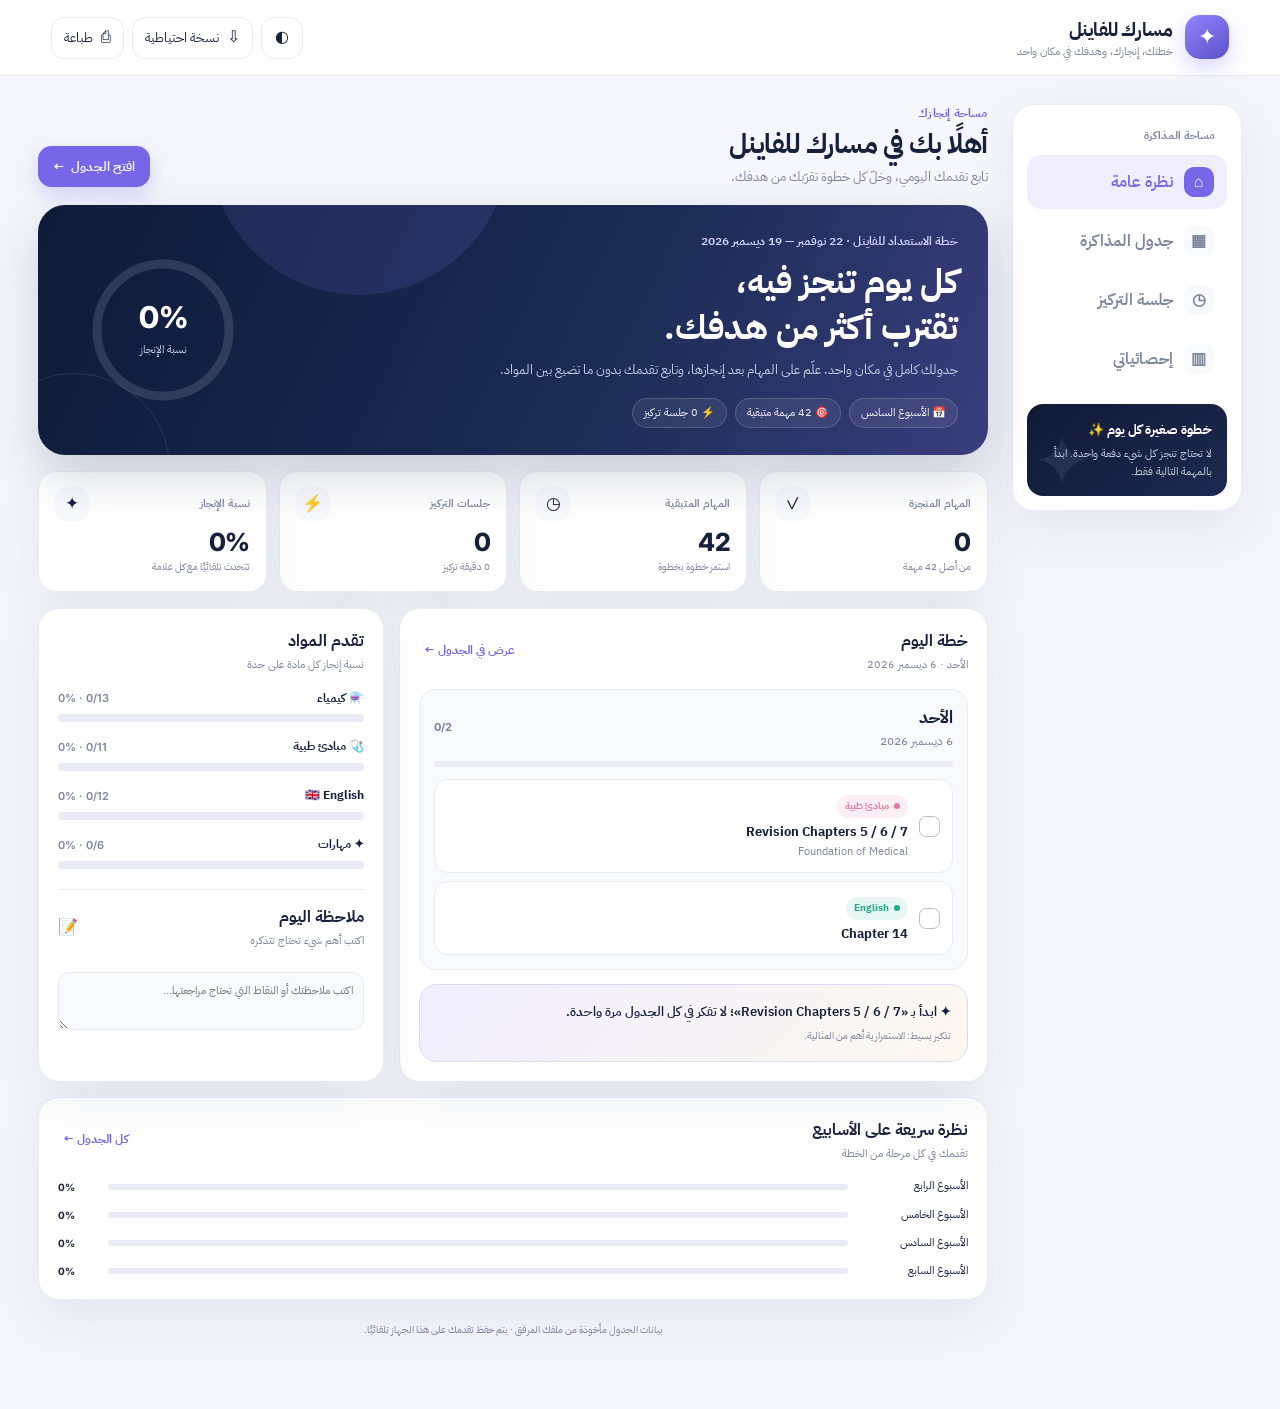
==== commit 39fb0446: "Add files via upload" ====
--- a/index.html
+++ b/index.html
@@ -1,1155 +1,58 @@
 <!DOCTYPE html>
-<html lang="ar" dir="rtl">
+<html lang="ar" dir="rtl" data-theme="light">
 <head>
-<meta charset="utf-8">
-<meta name="viewport" content="width=device-width, initial-scale=1, viewport-fit=cover">
-<meta name="theme-color" content="#101b36">
-<title>رحلتك نحو الفاينل</title>
+<meta charset="UTF-8">
+<meta name="viewport" content="width=device-width, initial-scale=1.0">
+<meta name="theme-color" content="#111a35">
+<meta name="description" content="منصة مذاكرة تفاعلية لتنظيم خطة الفاينل ومتابعة الإنجاز والتركيز.">
+<title>مسارك للفاينل | خطة المذاكرة</title>
 <link rel="preconnect" href="https://fonts.googleapis.com">
-<link href="https://fonts.googleapis.com/css2?family=Amiri:wght@400;700&family=El+Messiri:wght@500;600;700&family=Readex+Pro:wght@300;400;500;600;700&display=swap" rel="stylesheet">
-<style>
-:root{--bg:#f2f4f9;--bg2:#e8ecf5;--card:#fff;--tx:#121a2e;--mu:#68748c;--ln:#e2e7f0;--hero1:#0f1a35;--hero2:#1e2f5c;--bad:#d4573f;--ok:#1fa597;--ch:#4f8cff;--md:#e0567c;--en:#1fa597;--sk:#8b6cf0;--ac:#c9a24f;--sh:0 12px 32px -16px rgba(16,27,54,.25);color-scheme:light}
-@media (prefers-color-scheme:dark){:root:not([data-theme="light"]){--bg:#070d1a;--bg2:#101a2e;--card:#0f1829;--tx:#e8edf7;--mu:#8e9bb5;--ln:#1e2a44;--hero1:#0c1630;--hero2:#1a2a52;--sh:0 12px 32px -16px rgba(0,0,0,.7);color-scheme:dark}}
-:root[data-theme="dark"]{--bg:#070d1a;--bg2:#101a2e;--card:#0f1829;--tx:#e8edf7;--mu:#8e9bb5;--ln:#1e2a44;--hero1:#0c1630;--hero2:#1a2a52;--sh:0 12px 32px -16px rgba(0,0,0,.7);color-scheme:dark}
-*{box-sizing:border-box;-webkit-tap-highlight-color:transparent}
-html{scroll-behavior:smooth}
-body{margin:0;min-height:100vh;background:var(--bg);background-image:radial-gradient(60% 40% at 100% 0%,color-mix(in srgb,var(--ac) 10%,transparent),transparent 70%),radial-gradient(50% 35% at 0% 30%,color-mix(in srgb,var(--ch) 7%,transparent),transparent 70%);background-attachment:fixed;color:var(--tx);font-family:"Readex Pro",Tahoma,system-ui,sans-serif;line-height:1.7}
-button,input,select,textarea{font:inherit;color:inherit}
-.ic{width:20px;height:20px;fill:none;stroke:currentColor;stroke-width:2;stroke-linecap:round;stroke-linejoin:round;flex:none}
-.w{max-width:780px;margin:auto;padding:0 16px 130px}
-/* top bar */
-.top{position:sticky;top:0;z-index:25;display:flex;align-items:center;gap:10px;padding:12px 16px;margin:0 -16px;backdrop-filter:blur(14px);-webkit-backdrop-filter:blur(14px);background:color-mix(in srgb,var(--bg) 75%,transparent)}
-.brand{flex:1;font:700 20px "El Messiri",serif;display:flex;align-items:center;gap:8px}
-.brand i{width:30px;height:30px;border-radius:10px;background:linear-gradient(135deg,var(--ac),color-mix(in srgb,var(--ac) 50%,#000));display:grid;place-items:center;font-style:normal;font-size:15px}
-.tb{width:40px;height:40px;border-radius:12px;border:1px solid var(--ln);background:var(--card);color:var(--tx);display:grid;place-items:center;cursor:pointer;transition:.2s}
-.tb:hover{border-color:var(--ac);color:var(--ac)}
-.kbd{font-size:11px;border:1px solid var(--ln);border-radius:6px;padding:0 5px;color:var(--mu)}
-.srchbtn{display:flex;align-items:center;gap:8px;height:40px;padding:0 12px;border-radius:12px;border:1px solid var(--ln);background:var(--card);color:var(--mu);cursor:pointer;font-size:14px}
-@media (max-width:520px){.srchbtn span,.srchbtn .kbd{display:none}}
-/* hero */
-.hero{position:relative;overflow:hidden;color:#f3efe6;border-radius:28px;padding:22px 20px 18px;margin:4px 0 16px;background:radial-gradient(110% 80% at 100% 0%,color-mix(in srgb,var(--ac) 40%,transparent),transparent 55%),radial-gradient(80% 80% at 0% 100%,rgba(79,140,255,.28),transparent 60%),linear-gradient(160deg,var(--hero1),var(--hero2));box-shadow:0 20px 40px -20px rgba(15,26,53,.6)}
-.hero::after{content:"";position:absolute;inset:0;background:linear-gradient(115deg,transparent 30%,rgba(255,255,255,.07) 45%,transparent 60%);background-size:250% 100%;animation:sh 7s linear infinite;pointer-events:none}
-@keyframes sh{from{background-position:150% 0}to{background-position:-100% 0}}
-.hg{display:flex;align-items:center;gap:16px;position:relative;z-index:1}.hl{flex:1;min-width:0}
-.gr{font-size:14px;opacity:.8}
-#nm{background:transparent;border:0;border-bottom:1px dashed rgba(255,255,255,.3);color:#fff;font:700 27px "El Messiri",serif;width:100%;padding:0;outline:0}
-#nm::placeholder{color:rgba(255,255,255,.45)}#nm:focus{border-bottom-color:var(--ac)}
-.lvr{display:flex;gap:8px;align-items:center;margin-top:8px;flex-wrap:wrap}
-.lv{font-size:12.5px;color:#14213d;background:var(--ac);border-radius:20px;padding:1px 12px;font-weight:700}
-.lvn{font-size:12.5px;border:1px solid rgba(255,255,255,.25);border-radius:20px;padding:0 10px}
-.xp{height:7px;border-radius:9px;background:rgba(255,255,255,.14);margin-top:10px;overflow:hidden}
-.xp i{display:block;height:100%;border-radius:9px;background:linear-gradient(90deg,var(--ac),#ffe7a8);transition:width .6s}
-.xps{font-size:12px;opacity:.75}
-.ring{flex:none;filter:drop-shadow(0 0 14px color-mix(in srgb,var(--ac) 45%,transparent))}
-.ring circle:last-of-type{transition:stroke-dashoffset 1s cubic-bezier(.2,.8,.2,1)}
-.ms{margin:12px 0 0;font-size:14px;opacity:.9;position:relative;z-index:1}
-.st{display:grid;grid-template-columns:repeat(4,1fr);gap:8px;margin-top:14px;position:relative;z-index:1}
-.st div{background:rgba(255,255,255,.06);border:1px solid rgba(255,255,255,.1);border-radius:16px;padding:8px 2px;text-align:center;font-size:11.5px}
-.st b{display:block;font:700 22px "Readex Pro",sans-serif;color:var(--ac);line-height:1.3}
-/* cards */
-.card{background:var(--card);border:1px solid var(--ln);border-radius:22px;padding:16px 18px;margin-bottom:14px;box-shadow:var(--sh);animation:up .4s both}
-@keyframes up{from{transform:translateY(8px)}}
-.ch2{display:flex;align-items:center;justify-content:space-between;gap:10px;margin-bottom:8px}
-h2{font:700 19px "El Messiri",serif;margin:0}
-.pill{font-size:12.5px;font-weight:700;border-radius:20px;padding:1px 10px;background:var(--bg2);color:var(--mu)}
-.mu{color:var(--mu);font-size:14px;margin:4px 0}
-.grid2{display:grid;grid-template-columns:1fr 1fr;gap:14px}.grid2>.card{margin:0}
-@media (max-width:640px){.grid2{grid-template-columns:1fr}}
-.grid2+.card,.grid2+*{margin-top:14px}
-.btn{border:1px solid var(--ln);background:var(--card);color:var(--tx);border-radius:12px;padding:8px 14px;font-size:14px;font-weight:500;cursor:pointer;transition:.15s;white-space:nowrap}
-.btn:hover{border-color:var(--ac)}.btn:active{transform:scale(.97)}
-.btn.pr{background:var(--ac);border-color:var(--ac);color:#fff;font-weight:700}
-.btn.sm{padding:4px 10px;font-size:13px}
-.row{display:flex;gap:8px;flex-wrap:wrap;margin-top:10px}
-.qt{font:400 20px/1.9 Amiri,serif;margin:0 0 6px}
-/* countdown */
-.cd{display:grid;grid-template-columns:repeat(4,1fr);gap:8px;margin:8px 0}
-.cd div{text-align:center;border-radius:16px;padding:8px 0;background:color-mix(in srgb,var(--evc) 10%,transparent);border:1px solid color-mix(in srgb,var(--evc) 30%,transparent);font-size:12px;color:var(--mu)}
-.cd b{display:block;font:700 26px "Readex Pro",sans-serif;color:var(--evc);font-variant-numeric:tabular-nums;line-height:1.3}
-.evs{display:flex;gap:8px;flex-wrap:wrap}
-.ev{font-size:12.5px;border-radius:12px;padding:3px 10px;border:1px solid var(--ln);display:flex;gap:6px;align-items:center}
-.ev::before{content:"";width:8px;height:8px;border-radius:50%;background:var(--evc)}
-.ev.past{opacity:.45;text-decoration:line-through}
-/* tasks */
-.tk{display:flex;align-items:center;gap:4px;border-radius:14px;background:color-mix(in srgb,var(--c) 7%,transparent);margin:6px 0;padding-inline-end:4px;border-inline-start:4px solid var(--c);transition:.2s;position:relative}
-.tk label{flex:1;display:flex;gap:10px;align-items:center;padding:9px 10px;cursor:pointer;font-size:15px;min-width:0}
-.tk input{position:absolute;opacity:0;pointer-events:none}
-.cb{width:23px;height:23px;border-radius:8px;border:2px solid var(--c);flex:none;display:grid;place-items:center;transition:.2s;background:var(--card)}
-.tk input:checked+.cb{background:var(--c);animation:pop .35s}
-.tk input:checked+.cb::after{content:"";width:6px;height:11px;border:solid #fff;border-width:0 2.5px 2.5px 0;transform:translate(0,-1px) rotate(45deg)}
-.tk input:focus-visible+.cb{outline:2px solid var(--ac);outline-offset:2px}
-@keyframes pop{50%{transform:scale(1.25)}}
-.tk.dn .tt{text-decoration:line-through;color:var(--mu)}
-.tk.dn{opacity:.75}
-.tt{overflow-wrap:anywhere}
-.mvd{display:inline-block;font-size:11px;color:var(--mu);background:var(--bg2);border-radius:8px;padding:0 6px;margin-inline-start:4px}
-.ta{display:flex;gap:2px;opacity:.6;transition:.2s}.tk:hover .ta{opacity:1}
-.ib{width:30px;height:30px;border-radius:10px;border:0;background:transparent;color:var(--mu);cursor:pointer;font-size:16px;display:grid;place-items:center}
-.ib:hover{background:var(--bg2);color:var(--tx)}
-mark{background:color-mix(in srgb,var(--ac) 35%,transparent);color:inherit;border-radius:4px;padding:0 2px}
-.minibar{height:6px;border-radius:6px;background:var(--bg2);overflow:hidden;margin-bottom:6px}
-.minibar i{display:block;height:100%;background:linear-gradient(90deg,var(--ac),var(--ok));border-radius:6px;transition:width .5s}
-.add{display:flex;gap:6px;margin-top:10px}
-.add input,.add select,.inp{border:1px solid var(--ln);border-radius:12px;background:var(--bg);padding:8px 12px;font-size:14px;outline:0;min-width:0}
-.add input{flex:1}.add input:focus,.inp:focus,textarea:focus{border-color:var(--ac)}
-.add button{width:42px;border-radius:12px;border:0;background:var(--ac);color:#fff;font-size:22px;cursor:pointer}
-textarea{width:100%;min-height:70px;margin-top:10px;border:1px solid var(--ln);border-radius:14px;background:var(--bg);font-size:14px;padding:10px 12px;resize:vertical;outline:0}
-.mood{display:flex;align-items:center;gap:6px;margin-top:12px;font-size:13.5px;color:var(--mu);flex-wrap:wrap}
-.mood button{font-size:22px;width:40px;height:40px;border-radius:12px;border:1px solid transparent;background:transparent;cursor:pointer;filter:grayscale(1);opacity:.55;transition:.2s}
-.mood button:hover{opacity:1;filter:none}
-.mood button.on{filter:none;opacity:1;border-color:var(--ac);background:color-mix(in srgb,var(--ac) 12%,transparent);transform:scale(1.08)}
-.warn{border-color:color-mix(in srgb,var(--bad) 45%,var(--ln));background:linear-gradient(0deg,color-mix(in srgb,var(--bad) 6%,var(--card)),var(--card))}
-/* plan */
-.srch{display:flex;align-items:center;gap:8px;border:1px solid var(--ln);border-radius:14px;background:var(--card);padding:0 12px;margin-bottom:10px}
-.srch input{flex:1;border:0;background:transparent;padding:11px 0;outline:0;font-size:15px}
-.chips{display:flex;gap:6px;overflow-x:auto;margin-bottom:10px;padding-bottom:2px;scrollbar-width:none}
-.chips button{border:1px solid var(--ln);background:var(--card);border-radius:20px;padding:5px 14px;font-size:13px;cursor:pointer;white-space:nowrap;display:flex;gap:6px;align-items:center}
-.chips button.on{background:var(--tx);color:var(--bg);border-color:var(--tx)}
-.dot{width:8px;height:8px;border-radius:50%;background:var(--c)}
-.seg{display:flex;background:var(--bg2);border-radius:14px;padding:4px;gap:4px;margin-bottom:12px}
-.seg button{flex:1;border:0;background:transparent;border-radius:10px;padding:7px 4px;cursor:pointer;font-size:14px;color:var(--mu);font-weight:500}
-.seg button.on{background:var(--card);color:var(--tx);box-shadow:0 2px 8px rgba(0,0,0,.08);font-weight:700}
-.wk{margin:22px 4px 8px;font:700 17px "El Messiri",serif;color:var(--ac);display:flex;align-items:center;gap:8px;flex-wrap:wrap}
-.note{font:600 11.5px "Readex Pro",sans-serif;background:var(--ac);color:#fff;padding:1px 10px;border-radius:12px}
-.day{background:var(--card);border:1px solid var(--ln);border-radius:18px;padding:10px 12px;margin-bottom:10px;scroll-margin-top:80px}
-.day.today{border:2px solid var(--ac);box-shadow:0 0 0 4px color-mix(in srgb,var(--ac) 12%,transparent)}
-.day.done{opacity:.65}
-.day.flash{animation:fla 1.4s}
-@keyframes fla{30%{box-shadow:0 0 0 6px color-mix(in srgb,var(--ac) 40%,transparent)}}
-.dh{display:flex;justify-content:space-between;align-items:center;font-weight:700;font-size:14px}
-.dh span{color:var(--mu);font-weight:400;font-size:13px;display:flex;align-items:center;gap:4px}
-.tag{font-size:11px;border-radius:8px;padding:0 7px;margin-inline-start:6px;font-weight:700;background:var(--bad);color:#fff}
-.tag.t{background:var(--ac)}
-.empty{text-align:center;color:var(--mu);padding:30px 0}
-/* stats */
-.subs{display:grid;grid-template-columns:repeat(4,1fr);gap:8px;text-align:center}
-@media (max-width:480px){.subs{grid-template-columns:repeat(2,1fr)}}
-.subs div{font-size:12.5px;color:var(--mu)}
-.subs svg{display:block;margin:0 auto 2px}
-.hm{display:grid;grid-template-columns:repeat(7,1fr);gap:5px}
-.hm span{font-size:11px;text-align:center;color:var(--mu)}
-.hm i{aspect-ratio:1;border-radius:7px;background:var(--bg2);display:grid;place-items:center;font-style:normal;font-size:10.5px;color:var(--mu);cursor:pointer;transition:.15s}
-.hm i:hover{transform:scale(1.12)}
-.hm i.l1{background:color-mix(in srgb,var(--ok) 25%,var(--bg2))}.hm i.l2{background:color-mix(in srgb,var(--ok) 50%,var(--bg2));color:#fff}.hm i.l3{background:color-mix(in srgb,var(--ok) 75%,var(--bg2));color:#fff}.hm i.l4{background:var(--ok);color:#fff}
-.hm i.fu{opacity:.45}.hm i.td{outline:2px solid var(--ac);outline-offset:1px}.hm i.no{visibility:hidden}
-.lg{display:flex;gap:4px;align-items:center;justify-content:flex-end;font-size:11px;color:var(--mu);margin-top:8px}
-.lg i{width:12px;height:12px;border-radius:3px;display:inline-block}
-.wc{display:flex;gap:8px;height:120px;align-items:flex-end}
-.wc>div{flex:1;height:100%;display:flex;flex-direction:column;justify-content:flex-end;align-items:center;font-size:11px;color:var(--mu);gap:2px}
-.wc i{width:100%;background:linear-gradient(180deg,var(--ac),color-mix(in srgb,var(--ac) 55%,transparent));border-radius:10px 10px 4px 4px;min-height:4px;transition:height .6s}
-.wc i.cur{background:linear-gradient(180deg,var(--ok),color-mix(in srgb,var(--ok) 55%,transparent))}
-.sb{display:flex;align-items:center;gap:10px;font-size:13.5px;margin:9px 0}
-.sb span:first-child{width:96px;flex:none}
-.bar{flex:1;height:9px;background:var(--bg2);border-radius:6px;overflow:hidden}
-.bar i{display:block;height:100%;border-radius:6px;transition:width .5s}
-.sb em{min-width:44px;text-align:left;font-style:normal;color:var(--mu);font-size:12.5px}
-.bd{display:grid;grid-template-columns:repeat(4,1fr);gap:8px}
-@media (max-width:420px){.bd{grid-template-columns:repeat(3,1fr)}}
-.bd div{text-align:center;font-size:11.5px;padding:10px 2px;border-radius:16px;border:1px solid var(--ln);color:var(--mu);line-height:1.35;filter:grayscale(1);opacity:.45}
-.bd div.on{opacity:1;filter:none;color:var(--tx);border-color:var(--ac);background:color-mix(in srgb,var(--ac) 8%,transparent)}
-.bd b{display:block;font-size:24px;margin-bottom:2px}
-.big{font:700 30px "Readex Pro",sans-serif;color:var(--ac);line-height:1.2}
-/* focus */
-.fc{text-align:center}
-.tring{position:relative;width:min(290px,78vw);margin:10px auto}
-.tring svg{width:100%;height:auto;display:block}
-.tring .in{position:absolute;inset:0;display:flex;flex-direction:column;align-items:center;justify-content:center}
-#tmT{font:700 clamp(44px,14vw,62px) "Readex Pro",sans-serif;font-variant-numeric:tabular-nums;letter-spacing:1px;line-height:1.1}
-#tmM{font-size:14px;color:var(--mu)}
-#tmR{transition:stroke-dashoffset .3s linear}
-.ctl{display:flex;gap:10px;justify-content:center;margin:6px 0 14px}
-.ctl .btn{min-width:88px}
-.ctl .go{min-width:130px;font-size:16px;padding:10px 18px;border-radius:16px}
-/* nav */
-.nav{position:fixed;bottom:14px;left:50%;transform:translateX(-50%);z-index:30;display:flex;gap:4px;padding:6px;border-radius:22px;background:color-mix(in srgb,var(--card) 82%,transparent);backdrop-filter:blur(16px);-webkit-backdrop-filter:blur(16px);border:1px solid var(--ln);box-shadow:0 14px 34px -12px rgba(0,0,0,.35);margin-bottom:env(safe-area-inset-bottom)}
-.nav button{display:flex;flex-direction:column;align-items:center;gap:1px;border:0;background:transparent;color:var(--mu);border-radius:16px;padding:7px 14px;cursor:pointer;font-size:11.5px;min-width:68px;transition:.2s}
-.nav button.on{background:var(--tx);color:var(--bg)}
-#mini{position:fixed;top:66px;left:16px;z-index:24;display:none;align-items:center;gap:6px;border-radius:20px;border:1px solid var(--ac);background:var(--card);color:var(--tx);padding:4px 12px;font-weight:700;font-variant-numeric:tabular-nums;cursor:pointer;box-shadow:var(--sh)}
-#mini.on{display:flex}
-#mini .pd{width:8px;height:8px;border-radius:50%;background:var(--ok);animation:pu 1.4s infinite}
-@keyframes pu{50%{opacity:.25}}
-/* toast */
-#ts{position:fixed;top:70px;left:50%;transform:translateX(-50%) translateY(-20px);background:var(--tx);color:var(--bg);padding:9px 10px 9px 18px;border-radius:16px;opacity:0;transition:.3s;pointer-events:none;z-index:60;display:flex;gap:12px;align-items:center;max-width:92vw;font-size:14px;box-shadow:0 12px 30px -10px rgba(0,0,0,.4)}
-#ts.on{opacity:1;transform:translateX(-50%);pointer-events:auto}
-#ts button{border:0;background:var(--ac);color:#fff;border-radius:10px;padding:4px 12px;font-weight:700;cursor:pointer}
-/* overlays */
-.ov{position:fixed;inset:0;z-index:50;background:rgba(5,10,20,.5);backdrop-filter:blur(4px);display:none;align-items:flex-start;justify-content:center;padding:70px 14px 14px}
-.ov.on{display:flex}
-.pnl{width:100%;max-width:560px;background:var(--card);border:1px solid var(--ln);border-radius:22px;box-shadow:0 30px 60px -20px rgba(0,0,0,.5);overflow:hidden;animation:up .25s both;max-height:calc(100vh - 90px);display:flex;flex-direction:column}
-.pnl .srch{border:0;border-bottom:1px solid var(--ln);border-radius:0;margin:0}
-#pl{overflow:auto;padding:6px}
-#pl button{display:flex;width:100%;gap:10px;align-items:center;text-align:start;border:0;background:transparent;border-radius:12px;padding:9px 12px;cursor:pointer;font-size:14.5px}
-#pl button.sel{background:var(--bg2)}
-#pl small{color:var(--mu);margin-inline-start:auto;font-size:12px;white-space:nowrap}
-#pl h6{margin:8px 12px 2px;font-size:12px;color:var(--mu);font-weight:500}
-.setb{overflow:auto;padding:18px}
-.setb h3{font-size:14px;margin:16px 0 8px;color:var(--mu);font-weight:700}
-.setb h3:first-child{margin-top:0}
-.sw{display:flex;gap:10px}
-.sw button{width:36px;height:36px;border-radius:50%;border:3px solid var(--card);outline:2px solid transparent;cursor:pointer}
-.sw button.on{outline-color:var(--tx)}
-.tg{display:flex;justify-content:space-between;align-items:center;gap:10px;padding:6px 0;font-size:14.5px}
-.kb{display:grid;grid-template-columns:auto 1fr;gap:6px 12px;font-size:13.5px;color:var(--mu)}
-#zen{position:fixed;inset:0;z-index:70;display:none;flex-direction:column;align-items:center;justify-content:center;gap:10px;background:radial-gradient(70% 60% at 50% 40%,var(--hero2),var(--hero1));color:#f3efe6;cursor:pointer}
-#zen.on{display:flex}
-#zenT{font:700 clamp(80px,22vw,180px) "Readex Pro",sans-serif;font-variant-numeric:tabular-nums;line-height:1}
-#zen small{opacity:.6}
-#zenQ{font:400 22px Amiri,serif;opacity:.8;max-width:600px;text-align:center;padding:0 20px}
-/* ===== ambient background ===== */
-body::before,body::after{content:"";position:fixed;z-index:-1;width:46vmax;height:46vmax;border-radius:50%;filter:blur(70px);opacity:.16;pointer-events:none;animation:blob 26s ease-in-out infinite alternate}
-body::before{background:var(--ac);top:-18vmax;right:-14vmax}
-body::after{background:#5b63e0;bottom:-20vmax;left:-16vmax;animation-delay:-13s}
-@keyframes blob{to{transform:translate(-8vmax,10vmax) scale(1.15)}}
-/* ===== planner ===== */
-.pf{display:grid;grid-template-columns:repeat(auto-fit,minmax(118px,1fr));gap:8px;margin:10px 0}
-.pf label{display:flex;flex-direction:column;gap:4px;font-size:12.5px;color:var(--mu);font-weight:500}
-.pf .inp{width:100%;font-size:15px;font-weight:700;color:var(--tx);text-align:center;padding:8px}
-.pf.cust{background:var(--bg2);border-radius:16px;padding:12px;margin:0 0 12px;text-align:start}
-.pf .tg{flex-direction:row;color:var(--tx);font-size:13.5px}
-h3.sub{font-size:13px;color:var(--mu);margin:14px 2px 6px;font-weight:700}
-.prow{display:flex;align-items:center;gap:10px;padding:8px 10px;border-radius:14px;border:1px solid var(--ln);margin:6px 0;transition:.2s;opacity:.7}
-.prow.on{opacity:1;border-color:color-mix(in srgb,var(--c) 55%,var(--ln));background:color-mix(in srgb,var(--c) 7%,transparent)}
-.prow .pn{flex:1;font-size:14px;min-width:0;overflow-wrap:anywhere}
-.stp{display:flex;align-items:center;gap:2px;background:var(--bg2);border-radius:12px;padding:3px;flex:none}
-.stp button{width:30px;height:30px;border:0;border-radius:9px;background:var(--card);cursor:pointer;font-size:18px;line-height:1;color:var(--tx)}
-.stp button:hover{background:var(--c);color:#fff}
-.stp b{min-width:24px;text-align:center;font-variant-numeric:tabular-nums}
-.sumg{display:grid;grid-template-columns:repeat(auto-fit,minmax(110px,1fr));gap:8px;margin:12px 0 8px}
-.sumg div{background:var(--bg2);border-radius:14px;padding:8px 6px;text-align:center;font-size:12px;color:var(--mu)}
-.sumg b{display:block;font-size:17px;color:var(--tx);font-variant-numeric:tabular-nums}
-.segb{display:flex;gap:3px;height:12px;margin:8px 0;border-radius:8px;overflow:hidden}
-.segb i{display:block;min-width:4px;border-radius:4px;background:var(--c)}
-.segb i.br{background:var(--ln);opacity:.7}
-.segb i.dn{opacity:.35}
-.segb i.now{animation:pu 1.4s infinite;box-shadow:0 0 0 2px var(--card) inset}
-.tl{position:relative;margin-top:8px}
-.tlr{display:flex;align-items:center;gap:10px;padding:8px 10px;border-radius:14px;font-size:14px;position:relative;transition:.2s}
-.tlr .tm{width:66px;flex:none;font-size:12px;color:var(--mu);font-variant-numeric:tabular-nums}
-.tlr .ti{width:30px;height:30px;border-radius:10px;display:grid;place-items:center;background:color-mix(in srgb,var(--c) 14%,transparent);flex:none}
-.tlr .tx{flex:1;min-width:0}.tlr .tx small{color:var(--mu);font-size:11.5px;margin-inline-start:4px}
-.tlr .st{width:22px;text-align:center;font-weight:700;color:var(--ok)}
-.tlr.br{opacity:.75;font-size:13px}.tlr.br .ti{background:var(--bg2)}
-.tlr.dn{opacity:.45}.tlr.dn .tx{text-decoration:line-through}
-.tlr.now{background:color-mix(in srgb,var(--c) 10%,var(--bg2));opacity:1;box-shadow:inset 3px 0 0 var(--c)}
-.tlr.now .st{color:var(--ac);animation:pu 1.2s infinite}
-.okk{color:var(--ok)!important;font-weight:700}
-.now-task{display:flex;flex-direction:column;align-items:center;gap:4px;padding:12px;border-radius:18px;margin-bottom:6px;background:color-mix(in srgb,var(--c,var(--ac)) 10%,var(--bg2));border:1px solid color-mix(in srgb,var(--c,var(--ac)) 35%,transparent)}
-.now-task b{font-size:17px}.now-task small{color:var(--mu);font-size:12.5px}
-.now-task.br{--c:#1fa597}
-.dots{display:flex;gap:6px;justify-content:center;margin-top:6px}
-.dots i{width:9px;height:9px;border-radius:50%;background:var(--bg2);border:1.5px solid var(--mu)}
-.dots i.on{background:var(--ac);border-color:var(--ac)}
-.fin{text-align:center;background:radial-gradient(80% 100% at 50% 0%,color-mix(in srgb,var(--ac) 16%,transparent),transparent 70%),var(--card)}
-.wc.fd{position:relative}
-.wc.fd::before{content:"";position:absolute;left:0;right:0;bottom:calc(var(--gl) * .82 + 18px);border-top:2px dashed color-mix(in srgb,var(--ac) 70%,transparent);pointer-events:none}
-.wc i.gl{background:linear-gradient(180deg,var(--ok),color-mix(in srgb,var(--ok) 55%,transparent))}
-/* ===== companion (owl) ===== */
-#pet{position:fixed;left:14px;bottom:84px;width:84px;height:91px;z-index:35;cursor:pointer;filter:drop-shadow(0 8px 14px rgba(40,40,120,.35));transition:transform .2s;user-select:none;-webkit-user-select:none;outline:0}
-#pet:hover{transform:scale(1.06)}#pet:focus-visible{outline:2px solid var(--ac);border-radius:20px}
-#pet.off,#pbub.off,#pchat.off{display:none!important}
-#pet svg{width:100%;height:100%;overflow:visible}
-#pb{transform-origin:60px 122px;animation:bob 3.2s ease-in-out infinite}
-@keyframes bob{50%{transform:translateY(-3px) scale(1.025,.975)}}
-#pet.jump #pb{animation:jump .65s ease}
-@keyframes jump{30%{transform:translateY(-24px) scale(.94,1.08)}60%{transform:translateY(0) scale(1.1,.9)}80%{transform:translateY(-4px)}}
-#pet.dance #pb{animation:dance .5s ease-in-out 4}
-@keyframes dance{25%{transform:rotate(-12deg) translateY(-6px)}75%{transform:rotate(12deg) translateY(-6px)}}
-#pet.shake #pb{animation:shk .2s 4}
-@keyframes shk{25%{transform:translateX(-4px)}75%{transform:translateX(4px)}}
-#pet.wiggle #pb{animation:wig .3s 4}
-@keyframes wig{50%{transform:scale(1.08,.94)}}
-#pet.spin #pb{animation:spin .8s ease}
-@keyframes spin{to{transform:rotate(360deg)}}
-#pet.tilt #pb{animation:tilt 1.6s ease}
-@keyframes tilt{30%,70%{transform:rotate(-10deg)}}
-#wl{transform-origin:26px 66px}#wr{transform-origin:94px 66px}
-#pet.wave #wr{animation:wave .35s ease-in-out 5}
-#pet.dance #wl,#pet.jump #wl{animation:wave2 .35s ease-in-out 3}#pet.dance #wr,#pet.jump #wr{animation:wave .35s ease-in-out 3}
-@keyframes wave{50%{transform:rotate(-42deg)}}@keyframes wave2{50%{transform:rotate(42deg)}}
-.ey{animation:blink 5s infinite}.ey:first-child{transform-origin:44px 58px}.ey:last-child{transform-origin:76px 58px;animation-delay:.02s}
-@keyframes blink{0%,95%,100%{transform:scaleY(1)}97%{transform:scaleY(.08)}}
-.pp{transition:transform .15s}
-#bk2{opacity:0}#pet.talk #bk2{animation:chomp .22s infinite}
-@keyframes chomp{50%{opacity:1;transform:translateY(2px)}}
-.zz text{animation:zz 2s infinite}.zz text:last-child{animation-delay:1s}
-@keyframes zz{0%{opacity:0;transform:translateY(6px)}50%{opacity:1}100%{opacity:0;transform:translateY(-8px)}}
-.glow{animation:pu 2.4s infinite}
-#psv .eh,#psv .es,#psv .el,#psv .ed,#psv .brow,#psv .acc-gl,#psv .acc-st,#psv .acc-cap,#psv .acc-cr,#psv .sweat,#psv .zz,#psv .glow{display:none}
-#psv.happy .eo,#psv.sleep .eo,#psv.love .eo,#psv.dizzy .eo{display:none}
-#psv.happy .eh,#psv.sleep .es,#psv.love .el,#psv.dizzy .ed,#psv.sad .brow,#psv.sad .sweat,#psv.focus .acc-gl,#psv.sleep .zz,#psv.cap .acc-cap,#psv.steth .acc-st,#psv.crown .acc-cr,#psv.crown .glow{display:inline}
-#psv.sleep #pb{animation-duration:5s}
-#pbub{position:fixed;left:14px;bottom:182px;z-index:36;max-width:min(270px,calc(100vw - 28px));background:var(--card);color:var(--tx);border:1px solid var(--ln);border-radius:18px 18px 18px 6px;padding:10px 14px;font-size:14px;line-height:1.7;box-shadow:0 16px 34px -14px rgba(0,0,0,.45);opacity:0;transform:translateY(10px) scale(.95);transform-origin:bottom left;transition:.25s;pointer-events:none;cursor:pointer}
-#pbub.on{opacity:1;transform:none;pointer-events:auto}
-#pbub::after{content:"";position:absolute;bottom:-7px;left:30px;width:12px;height:12px;background:var(--card);border-right:1px solid var(--ln);border-bottom:1px solid var(--ln);transform:rotate(45deg)}
-.pfx{position:fixed;z-index:37;pointer-events:none;font-size:20px;animation:pfx 1.4s ease-out forwards}
-@keyframes pfx{to{transform:translate(var(--dx),-90px) scale(1.3);opacity:0}}
-.pfx.in{animation:pin .8s ease-in forwards}
-@keyframes pin{from{transform:translate(var(--dx),-140px) scale(1.5)}to{transform:translate(0,0) scale(.4);opacity:0}}
-#pchat{position:fixed;left:12px;bottom:182px;z-index:45;width:min(390px,calc(100vw - 24px));height:min(560px,calc(100vh - 260px));background:var(--card);border:1px solid var(--ln);border-radius:24px;box-shadow:0 30px 60px -20px rgba(0,0,0,.55);display:none;flex-direction:column;overflow:hidden;transform-origin:bottom left}
-#pchat.on{display:flex;animation:pop2 .28s cubic-bezier(.2,.9,.3,1.2)}
-@keyframes pop2{from{opacity:0;transform:scale(.85) translateY(20px)}}
-.pch{display:flex;gap:10px;align-items:center;padding:12px 14px;background:radial-gradient(80% 120% at 100% 0%,color-mix(in srgb,var(--ac) 45%,transparent),transparent 60%),linear-gradient(135deg,#5b63e0,#34369e);color:#fff}
-.pch .av{width:44px;height:44px;border-radius:14px;background:rgba(255,255,255,.15);display:grid;place-items:center;font-size:24px;flex:none}
-.pch>div{flex:1;min-width:0}
-.pch b{font:700 17px "El Messiri",serif;display:block;line-height:1.2}
-.pch small{opacity:.85;font-size:12px}
-.pch .ib{color:#fff}.pch .ib:hover{background:rgba(255,255,255,.15);color:#fff}
-.en{height:6px;border-radius:6px;background:rgba(255,255,255,.2);margin-top:5px;max-width:170px;overflow:hidden}.en i{display:block;height:100%;background:linear-gradient(90deg,#ffd166,#7cf0b5);border-radius:6px;transition:width .5s}
-#pcm{flex:1;overflow:auto;padding:12px;display:flex;flex-direction:column;gap:8px;background:var(--bg)}
-.msg{max-width:88%;padding:8px 12px;border-radius:16px 16px 16px 4px;background:var(--card);border:1px solid var(--ln);font-size:14px;line-height:1.7;align-self:flex-end;animation:up .25s both;overflow-wrap:anywhere}
-.msg.me{align-self:flex-start;background:var(--ac);color:#fff;border-color:transparent;border-radius:16px 16px 4px 16px}
-.msg ul{margin:4px 0;padding-inline-start:18px}
-.ma{display:flex;flex-wrap:wrap;gap:6px;margin-top:8px}
-.ma button{border:1px solid var(--ac);background:transparent;color:var(--tx);border-radius:12px;padding:3px 10px;font-size:12.5px;cursor:pointer}
-.ma button:hover{background:var(--ac);color:#fff}
-.typing{display:flex;gap:4px;padding:12px 14px}.typing i{width:7px;height:7px;border-radius:50%;background:var(--mu);animation:ty 1s infinite}.typing i:nth-child(2){animation-delay:.15s}.typing i:nth-child(3){animation-delay:.3s}
-@keyframes ty{50%{transform:translateY(-4px);opacity:.4}}
-.pqs{display:flex;gap:6px;overflow-x:auto;padding:8px 10px;border-top:1px solid var(--ln);scrollbar-width:none}
-.pqs button{border:1px solid var(--ln);background:var(--card);border-radius:14px;padding:4px 10px;font-size:12.5px;white-space:nowrap;cursor:pointer}
-.pqs button:hover{border-color:var(--ac)}
-#pcf{display:flex;gap:6px;padding:4px 10px 10px}
-#pcf input{flex:1;border:1px solid var(--ln);background:var(--bg);border-radius:14px;padding:9px 12px;outline:0;font-size:14px;min-width:0}
-#pcf input:focus{border-color:#5b63e0}
-#pcf button{width:44px;border:0;border-radius:14px;background:#5b63e0;color:#fff;cursor:pointer;font-size:18px}
-.chl{display:flex;align-items:center;gap:10px;padding:9px 12px;border-radius:14px;background:var(--bg2);margin:6px 0;font-size:14.5px;transition:.3s}
-.chl .ck{width:24px;height:24px;border-radius:50%;border:2px solid var(--mu);display:grid;place-items:center;font-size:13px;flex:none;color:transparent}
-.chl.ok{background:color-mix(in srgb,var(--ok) 12%,var(--bg2))}
-.chl.ok .ck{background:var(--ok);border-color:var(--ok);color:#fff}
-.chl.ok span{text-decoration:line-through;color:var(--mu)}
-.chl em{margin-inline-start:auto;font-style:normal;font-size:12px;font-weight:700;color:var(--ac);white-space:nowrap}
-.pcard{display:flex;gap:14px;align-items:center}
-.pcard .pav{font-size:40px;width:64px;height:64px;border-radius:20px;display:grid;place-items:center;background:linear-gradient(135deg,#7c8cff,#4b4fd1);flex:none;cursor:pointer}
-@media (max-width:420px){.brand{font-size:17px;white-space:nowrap}.mood button{width:34px;height:36px;font-size:19px}#pet{width:70px;height:76px;bottom:84px;left:8px}#pbub{bottom:166px;left:10px}#pchat{bottom:166px;left:8px;width:calc(100vw - 16px);height:calc(100vh - 240px)}}
-.fx{position:fixed;top:-16px;z-index:80;pointer-events:none;animation:fl linear forwards}
-@keyframes fl{to{transform:translateY(108vh) rotate(720deg);opacity:.3}}
-@media (prefers-reduced-motion:reduce){.fx{display:none}*{animation-duration:.01ms!important;transition:none!important}}
-@media (max-width:420px){#nm{font-size:23px}.ring{width:92px;height:92px}.nav button{min-width:58px;padding:7px 8px}}
-@media print{#pet,#pbub,#pchat,.top,.nav,#mini,#ts,.ta,.add,.chips,.seg,.srch,.row,.mood{display:none!important}.hero{color:#000;background:none;box-shadow:none}.card,.day{box-shadow:none;break-inside:avoid}body{background:#fff}}
-</style>
+<link rel="preconnect" href="https://fonts.gstatic.com" crossorigin>
+<link href="https://fonts.googleapis.com/css2?family=IBM+Plex+Sans+Arabic:wght@400;500;600;700&family=Inter:wght@400;500;600;700;800&display=swap" rel="stylesheet">
+<link rel="stylesheet" href="style.css">
 </head>
 <body>
-<div class="w">
-  <header class="top">
-    <div class="brand"><i>🎓</i>رحلتك نحو الفاينل</div>
-    <button class="srchbtn" data-x="pal" aria-label="بحث وأوامر"><svg class="ic" viewBox="0 0 24 24"><circle cx="11" cy="11" r="7"/><path d="M21 21l-4.3-4.3"/></svg><span>ابحث أو نفّذ أمر</span><span class="kbd">Ctrl K</span></button>
-    <button class="tb" data-x="th" aria-label="الوضع الليلي"><svg class="ic" viewBox="0 0 24 24"><path d="M21 12.8A9 9 0 1 1 11.2 3a7 7 0 0 0 9.8 9.8z"/></svg></button>
-    <button class="tb" data-x="set" aria-label="الإعدادات"><svg class="ic" viewBox="0 0 24 24"><path d="M4 6h9M17 6h3M4 12h3M11 12h9M4 18h11M19 18h1"/><circle cx="15" cy="6" r="2"/><circle cx="9" cy="12" r="2"/><circle cx="17" cy="18" r="2"/></svg></button>
-  </header>
-  <main id="app"></main>
+<header class="topbar">
+  <div class="brand">
+    <div class="brand-mark">✦</div>
+    <div><div class="brand-name">مسارك للفاينل</div><div class="brand-sub">خطتك، إنجازك، وهدفك في مكان واحد</div></div>
+  </div>
+  <div class="top-actions">
+    <button class="icon-btn" data-action="theme" title="تغيير المظهر">◐</button>
+    <button class="icon-btn" data-action="export" title="تصدير نسخة احتياطية">⇩ <span class="label-hide">نسخة احتياطية</span></button>
+    <button class="icon-btn" data-action="print" title="طباعة الجدول">⎙ <span class="label-hide">طباعة</span></button>
+  </div>
+</header>
+
+<div class="shell">
+  <aside class="sidebar">
+    <div class="side-label">مساحة المذاكرة</div>
+    <nav class="nav-list" aria-label="التنقل الرئيسي">
+      <button class="nav-btn active" data-view="home"><span class="nav-icon">⌂</span>نظرة عامة</button>
+      <button class="nav-btn" data-view="schedule"><span class="nav-icon">▦</span>جدول المذاكرة</button>
+      <button class="nav-btn" data-view="focus"><span class="nav-icon">◷</span>جلسة التركيز</button>
+      <button class="nav-btn" data-view="stats"><span class="nav-icon">▥</span>إحصائياتي</button>
+    </nav>
+    <div class="sidebar-tip">
+      <b>خطوة صغيرة كل يوم ✨</b>
+      <p>لا تحتاج تنجز كل شيء دفعة واحدة. ابدأ بالمهمة التالية فقط.</p>
+    </div>
+  </aside>
+
+  <main id="app" aria-live="polite"></main>
 </div>
-<button id="mini" data-v="focus"><span class="pd"></span><span id="miniT">25:00</span></button>
-<nav class="nav" aria-label="التنقل">
-  <button data-v="home"><svg class="ic" viewBox="0 0 24 24"><path d="M3 11l9-7 9 7v9a1 1 0 0 1-1 1h-5v-6H9v6H4a1 1 0 0 1-1-1z"/></svg>اليوم</button>
-  <button data-v="plan"><svg class="ic" viewBox="0 0 24 24"><rect x="3" y="5" width="18" height="16" rx="3"/><path d="M3 10h18M8 3v4M16 3v4"/></svg>الجدول</button>
-  <button data-v="stats"><svg class="ic" viewBox="0 0 24 24"><path d="M5 20V11M12 20V4M19 20v-6M3 20h18"/></svg>إنجازاتي</button>
-  <button data-v="focus"><svg class="ic" viewBox="0 0 24 24"><circle cx="12" cy="13" r="8"/><path d="M12 9v4l2.5 2.5M9 2h6"/></svg>التركيز</button>
+
+<nav class="mobile-nav" aria-label="التنقل">
+  <button class="nav-btn active" data-view="home"><span class="nav-icon">⌂</span>الرئيسية</button>
+  <button class="nav-btn" data-view="schedule"><span class="nav-icon">▦</span>الجدول</button>
+  <button class="nav-btn" data-view="focus"><span class="nav-icon">◷</span>التركيز</button>
+  <button class="nav-btn" data-view="stats"><span class="nav-icon">▥</span>إنجازاتي</button>
 </nav>
-<div id="ts" role="status" aria-live="polite"><span id="tsm"></span></div>
-<div class="ov" id="pal"><div class="pnl"><div class="srch"><svg class="ic" viewBox="0 0 24 24"><circle cx="11" cy="11" r="7"/><path d="M21 21l-4.3-4.3"/></svg><input id="pi" placeholder="ابحث عن مهمة أو اكتب أمرًا…" autocomplete="off"><span class="kbd">Esc</span></div><div id="pl"></div></div></div>
-<div class="ov" id="set"><div class="pnl"><div class="ch2" style="padding:14px 18px 0"><h2>الإعدادات</h2><button class="ib" data-x="close">✕</button></div><div class="setb" id="setb"></div></div></div>
-<div id="zen" data-x="zenoff"><small id="zenM">وقت التركيز</small><div id="zenT">25:00</div><div id="zenQ"></div><small>اضغط في أي مكان للخروج</small></div>
-<input type="file" id="upf" accept="application/json,.json" hidden>
-<!-- companion -->
-<div id="pbub" role="status" aria-live="polite"></div>
-<div id="pet" role="button" tabindex="0" aria-label="رفيقك نبيه، اضغط للسوالف">
-<svg id="psv" viewBox="0 0 120 130" aria-hidden="true">
-<defs><linearGradient id="pg" x1="0" y1="0" x2="0" y2="1"><stop offset="0" stop-color="#8190ff"/><stop offset="1" stop-color="#4a4ecf"/></linearGradient><radialGradient id="pgl"><stop offset="0" stop-color="#ffd166" stop-opacity=".6"/><stop offset="1" stop-color="#ffd166" stop-opacity="0"/></radialGradient></defs>
-<ellipse class="glow" cx="60" cy="70" rx="60" ry="60" fill="url(#pgl)"/>
-<ellipse cx="60" cy="124" rx="30" ry="5" fill="rgba(0,0,0,.18)"/>
-<g id="pb">
- <path d="M30 38L22 12L48 28Z" fill="#5d66e6"/><path d="M90 38L98 12L72 28Z" fill="#5d66e6"/>
- <g id="wl"><path d="M25 60c-11 8-13 30-2 42 7-7 10-24 8-40z" fill="#4245c0"/></g>
- <g id="wr"><path d="M95 60c11 8 13 30 2 42-7-7-10-24-8-40z" fill="#4245c0"/></g>
- <path d="M60 22c27 0 40 20 40 48 0 30-17 50-40 50S20 100 20 70c0-28 13-48 40-48z" fill="url(#pg)"/>
- <ellipse cx="60" cy="93" rx="24" ry="23" fill="#ffedd2"/>
- <path d="M50 87q4 4 8 0M62 87q4 4 8 0M56 97q4 4 8 0" stroke="#ecc995" stroke-width="2" fill="none" stroke-linecap="round"/>
- <circle cx="44" cy="58" r="16" fill="#eef0ff"/><circle cx="76" cy="58" r="16" fill="#eef0ff"/>
- <g class="eo"><g class="ey"><circle cx="44" cy="58" r="11" fill="#fff"/><g class="pp"><circle cx="44" cy="58" r="6.5" fill="#1a1d33"/><circle cx="46.5" cy="55.5" r="2.3" fill="#fff"/></g></g><g class="ey"><circle cx="76" cy="58" r="11" fill="#fff"/><g class="pp"><circle cx="76" cy="58" r="6.5" fill="#1a1d33"/><circle cx="78.5" cy="55.5" r="2.3" fill="#fff"/></g></g></g>
- <g class="eh" stroke="#1a1d33" stroke-width="3.5" fill="none" stroke-linecap="round"><path d="M36 61q8-10 16 0"/><path d="M68 61q8-10 16 0"/></g>
- <g class="es" stroke="#1a1d33" stroke-width="3" fill="none" stroke-linecap="round"><path d="M36 58q8 6 16 0"/><path d="M68 58q8 6 16 0"/></g>
- <g class="el" fill="#ff4d7d"><path d="M44 67l-8-8a5 5 0 0 1 8-6 5 5 0 0 1 8 6z"/><path d="M76 67l-8-8a5 5 0 0 1 8-6 5 5 0 0 1 8 6z"/></g>
- <g class="ed" stroke="#1a1d33" stroke-width="3" stroke-linecap="round"><path d="M38 52l12 12M50 52l-12 12M70 52l12 12M82 52l-12 12"/></g>
- <g class="brow" stroke="#2a2e6b" stroke-width="3" stroke-linecap="round"><path d="M34 45l15-5M86 45l-15-5"/></g>
- <ellipse cx="31" cy="74" rx="6" ry="3.5" fill="#ff8fb1" opacity=".6"/><ellipse cx="89" cy="74" rx="6" ry="3.5" fill="#ff8fb1" opacity=".6"/>
- <path d="M53 67h14l-7 9z" fill="#ffb03a"/><path id="bk2" d="M56 75h8l-4 5z" fill="#e3891a"/>
- <g fill="#ffb03a"><ellipse cx="48" cy="119" rx="7" ry="3.5"/><ellipse cx="72" cy="119" rx="7" ry="3.5"/></g>
- <g class="acc-gl" stroke="#20243f" stroke-width="2.5" fill="rgba(160,200,255,.15)"><circle cx="44" cy="58" r="14"/><circle cx="76" cy="58" r="14"/><path d="M58 57h4" fill="none"/></g>
- <g class="acc-st" fill="none" stroke="#323858" stroke-width="3" stroke-linecap="round"><path d="M38 76q22 24 44 0"/><path d="M60 88v6"/><circle cx="60" cy="99" r="5" fill="#d3d9e8"/></g>
- <g class="acc-cap"><path d="M42 22v9q18 8 36 0v-9" fill="#2a2f57"/><path d="M60 7L95 18L60 29L25 18Z" fill="#1d2140"/><path d="M60 18L89 23v14" stroke="#ffd166" stroke-width="2" fill="none"/><circle cx="89" cy="39" r="3.5" fill="#ffd166"/></g>
- <g class="acc-cr"><path d="M38 28l4-18 9 9 9-14 9 14 9-9 4 18z" fill="#ffcc33" stroke="#e0a400" stroke-width="1.5" stroke-linejoin="round"/><circle cx="60" cy="20" r="2.5" fill="#e0567c"/></g>
- <g class="sweat"><path d="M95 42q6 9 0 12q-6-3 0-12z" fill="#7cc8ff"/></g>
-</g>
-<g class="zz" fill="#8e9bb5" font-weight="700" font-family="Readex Pro"><text x="92" y="30" font-size="14">z</text><text x="102" y="16" font-size="19">Z</text></g>
-</svg></div>
-<section id="pchat" aria-label="سوالف مع رفيقك">
- <div class="pch"><div class="av">🦉</div><div><b id="pcn">نبيه</b><small id="pcs">فرخ صغير</small><div class="en" title="الطاقة"><i id="pce"></i></div></div><button class="ib" data-x="pclr" title="مسح المحادثة">🧹</button><button class="ib" data-x="pclose" title="إغلاق">✕</button></div>
- <div id="pcm"></div>
- <div class="pqs" id="pqs"></div>
- <form id="pcf" autocomplete="off"><input id="pci" placeholder="اكتب لي… مثلًا: وش أذاكر الحين؟" maxlength="200" aria-label="رسالة"><button aria-label="إرسال">➤</button></form>
-</section>
-<script>
-/* ===== Data ===== */
-const D=[
-["كيمياء: Chapter 6","حل التجميعات","كيمياء: Chapter 7 (Lecture 1)"],["English"],["كيمياء: Chapter 7 (Lecture 1+2)"],["مهارات اتصال: مراجعة + دراسة محاضرة جديدة"],
-["كيمياء: مراجعة كاملة لجزئية الميد من الملخصات","مراجعة شابتر 6 / 7","English"],["مبادئ طبية: Chapter 8","English"],
-["English","مبادئ طبية: Chapter 9 (إضافة محاضرة)"],["كيمياء: تسمية (Chapter 8، Lecture 1)","حل التجميعات"],["English"],["كيمياء: تفاعلات (Chapter 8، Lecture 2)","حل التجميعات"],
-["مهارات اتصال: مراجعة + دراسة محاضرة جديدة"],["كيمياء: مراجعة كاملة لجزئية الميد من الملخصات","مراجعة شابتر 6 / 7 / 8 (التركيز على العضوية)","English"],["مبادئ طبية: Chapter 10","English"],
-["English"],["كيمياء: Chapter 9","حل التجميعات"],["English"],["كيمياء: تفاعلات (Chapter 10، Lecture 1)","حل التجميعات"],["مهارات اتصال: مراجعة + دراسة محاضرة جديدة"],
-["كيمياء: مراجعة كاملة لجزئية الميد من الملخصات","مراجعة شابتر 6 / 7 / 8 / 9","English"],["مبادئ طبية: Chapter 11","English"],
-["English"],["كيمياء: تفاعلات (Chapter 10، Lecture 2)","حل التجميعات"],["English"],["كيمياء: تسمية (Chapter 11، Lecture 1)","كيمياء: Chapter 11 (Lecture 2) علشان الإجازة","حل التجميعات"],
-["مهارات اتصال: مراجعة + دراسة محاضرة جديدة"],["كيمياء: Chapter 12 (آخر شابتر بالمادة)","English"],["مبادئ طبية: Chapter 12 + Chapter 13 (آخر شابتر بالمنهج)","English"],
-["English"],["كيمياء: مراجعة فاينل (1) Chapter 6 / 7"],["English"],["كيمياء: مراجعة فاينل (2) Chapter 8 / 9"],["مهارات اتصال: مراجعة + دراسة محاضرة جديدة"],
-["كيمياء: مراجعة فاينل Chapter 6 / 7 / 8 / 9","English"],["مبادئ طبية: مراجعة فاينل Chapter 8 / 9 / 10 / 11","English"],
-["English"],["كيمياء: مراجعة فاينل (4) Chapter 10"],["English"],["كيمياء: مراجعة فاينل (5) Chapter 11 / 12"],["مهارات اتصال: مراجعة + دراسة محاضرة جديدة"],
-["كيمياء: مراجعة فاينل شاملة (6) — حل تجميعات الفاينل","English"],["مبادئ طبية: مراجعة فاينل Chapter 12 / 13","English"],
-["English"],["كيمياء: مراجعة فاينل (7)"],["English"],["كيمياء: مراجعة فاينل (8)"],["مهارات اتصال: مراجعة + دراسة محاضرة جديدة"],
-["كيمياء: مراجعة فاينل شاملة (9) — حل تجميعات الفاينل","English"],["مبادئ طبية: مراجعة فاينل Chapter 12 / 13","English"]];
-const N=D.length,LAST=N-1;
-const W={0:["الأسبوع 1: 2 إلى 7 نوفمبر",""],6:["الأسبوع 2: 8 إلى 14 نوفمبر",""],13:["الأسبوع 3: 15 إلى 21 نوفمبر","كويز الكيمياء: Chapter 6 + 7"],20:["الأسبوع 4: 22 إلى 28 نوفمبر","إجازة الخريف"],27:["الأسبوع 5: 29 نوفمبر إلى 5 ديسمبر","كويز مبادئ طبية: Chapter 9 + 10"],34:["الأسبوع 6: 6 إلى 12 ديسمبر",""],41:["الأسبوع 7: 13 إلى 19 ديسمبر","آخر أسبوع قبل الفاينل"]};
-const WS=[0,6,13,20,27,34,41,48];
-const SB={ch:["الكيمياء","var(--ch)","⚗️"],md:["مبادئ طبية","var(--md)","🩺"],en:["English","var(--en)","🇬🇧"],sk:["مهارات اتصال","var(--sk)","🗣️"]};
-const DN=["الأحد","الاثنين","الثلاثاء","الأربعاء","الخميس","الجمعة","السبت"],MN=["يناير","فبراير","مارس","أبريل","مايو","يونيو","يوليو","أغسطس","سبتمبر","أكتوبر","نوفمبر","ديسمبر"];
-const Q=["الاستمرار أهم من الكمال؛ خطوة صغيرة كل يوم تصنع فرقًا كبيرًا.","أنت لا تذاكر لتنجح فقط، بل لتصبح طبيبًا يُعتمد عليه.","التعب مؤقت، والإنجاز يبقى.","كل صفحة تراجعها اليوم تخفف عنك قلق الغد.","ابدأ بما تستطيع، وستجد القدرة تزداد مع الوقت.","الهدوء والانتظام أقوى من الحماس العابر.","ثق بخطتك؛ أنت أقرب مما تظن.","لا تنتظر الحماس، ابدأ وسيلحق بك.","ساعة تركيز حقيقية تساوي ثلاث ساعات تشتت.","أنت تزرع اليوم ما ستحصده في الفاينل.","المذاكرة الذكية: افهم، لخّص، ثم اختبر نفسك.","يوم سيئ لا يُفسد خطة جيدة؛ عُد غدًا أقوى.","النجاح مجموع جهود صغيرة تتكرر كل يوم.","ركّز على المهمة التي أمامك فقط، والباقي سيأتي."];
-const LV=[[0,"في بداية الطريق"],[15,"مجتهد"],[40,"متمكّن"],[65,"متقن"],[90,"على أعتاب القمة"],[100,"بطل الفاينل"]];
-const ACC={gold:"#c9a24f",sky:"#4f8cff",emerald:"#1fa597",rose:"#e0567c",violet:"#8b6cf0",sunset:"#f0803c"};
-const PRE=[[25,5],[50,10],[90,20]];
-const MOODS=["😫","😕","😐","🙂","🔥"];
-const EV=[{n:"أسبوع كويز الكيمياء",d:new Date(2026,10,15),c:"var(--ch)",x:"Chapter 6 + 7"},{n:"أسبوع كويز مبادئ طبية",d:new Date(2026,10,29),c:"var(--md)",x:"Chapter 9 + 10"},{n:"نهاية الخطة والانطلاق للفاينل",d:new Date(2026,11,20),c:"var(--ac)",x:"آخر يوم بالجدول 19 ديسمبر"}];
 
-/* ===== Storage ===== */
-const gs=(k,d)=>{try{const v=localStorage.getItem(k);return v===null?d:v}catch(e){return d}};
-const P=(k,v)=>{try{localStorage.setItem(k,typeof v==="string"?v:JSON.stringify(v))}catch(e){}};
-const J=(k,d)=>{try{const v=localStorage.getItem(k);return v?JSON.parse(v):d}catch(e){return d}};
-let S=J("study-final-2026",{}),FS=J("study-focus",{}),FM=J("study-focus-min",{}),NT=J("study-notes",{}),MD=J("study-mood",{}),CU=J("study-custom",{}),MV=J("study-moved",{}),BD=J("study-bd",[]);
-let CFG=Object.assign({acc:"gold",snd:1,rem:"",pre:0,fsub:"ch",lastRem:"",pet:1,petTalk:1},J("study-cfg",{}));
-CFG=Object.assign({cw:PRE[CFG.pre]?PRE[CFG.pre][0]:25,cb:PRE[CFG.pre]?PRE[CFG.pre][1]:5,clb:15,every:4,autoW:0,goal:120},CFG);
-let FMD=J("study-focus-day",{}),PLN=J("study-dplan",null)||null;
-let PET=Object.assign({name:"نبيه",food:70,last:Date.now(),talk:{},hist:[]},J("study-pet",{})),CHD=J("study-ch",{});
-let NAME=gs("study-name",""),V=gs("study-view","home"),flt="",tab="up",q="",qi=0,T=[],M={};
-function save(){P("study-final-2026",S);P("study-focus",FS);P("study-focus-min",FM);P("study-notes",NT);P("study-mood",MD);P("study-custom",CU);P("study-moved",MV);P("study-bd",BD);P("study-cfg",CFG)}
-if(gs("study-theme",""))document.documentElement.setAttribute("data-theme",gs("study-theme",""));
-function applyAcc(){document.documentElement.style.setProperty("--ac",ACC[CFG.acc]||ACC.gold)}applyAcc();
+<div class="mini-timer" id="miniTimer"><i></i><span id="miniTimerText">25:00</span><span>جلسة تركيز</span></div>
+<div class="toast" id="toast" role="status" aria-live="polite"></div>
+<input type="file" id="importFile" accept="application/json,.json" hidden>
 
-/* ===== Helpers ===== */
-const $=s=>document.querySelector(s);
-const sub=t=>/^(كيمياء|حل|مراجعة)/.test(t)?"ch":/^مبادئ/.test(t)?"md":/^مهارات/.test(t)?"sk":"en";
-const dt=i=>new Date(2026,10,2+i);
-const day0=()=>{const n=new Date();return new Date(n.getFullYear(),n.getMonth(),n.getDate())};
-const dk=d=>d.getFullYear()+"-"+(d.getMonth()+1)+"-"+d.getDate();
-const fmt=d=>d.getDate()+" "+MN[d.getMonth()];
-const esc=s=>String(s||"").replace(/&/g,"&amp;").replace(/</g,"&lt;").replace(/>/g,"&gt;").replace(/"/g,"&quot;");
-const pad=n=>("0"+n).slice(-2);
-const snap=()=>JSON.stringify({S,MV,CU});
-const restore=s=>{const o=JSON.parse(s);S=o.S;MV=o.MV;CU=o.CU;save();render(true)};
-const uid=()=>"x"+Date.now().toString(36)+Math.random().toString(36).slice(2,6);
-
-function build(){
-  T=D.map(()=>[]);
-  D.forEach((ts,i)=>ts.forEach((t,j)=>{const id=i+"_"+j,to=MV[id]!==undefined&&T[MV[id]]?MV[id]:i;T[to].push({id,t,s:sub(t),o:i})}));
-  for(const k in CU)(CU[k]||[]).forEach(c=>{if(T[+k])T[+k].push({id:c.id,t:c.t,s:c.s,o:+k,cu:1})});
-}
-const full=i=>T[i].every(x=>S[x.id]);
-
-function calc(){
-  build();
-  const t0=day0(),idx=Math.round((t0-dt(0))/864e5);
-  const m={t0,idx,tot:0,dn:0,sc:{},sd:{},late:[],fullDays:0};
-  for(const k in SB){m.sc[k]=0;m.sd[k]=0}
-  T.forEach((ts,i)=>{ts.forEach(x=>{m.tot++;m.sc[x.s]++;if(S[x.id]){m.dn++;m.sd[x.s]++}else if(i<idx)m.late.push(Object.assign({d:i},x))});if(ts.length&&full(i))m.fullDays++});
-  m.pc=m.tot?Math.round(m.dn/m.tot*100):0;
-  m.left=Math.max(0,Math.round((new Date(2026,11,19)-t0)/864e5));
-  let st=0;for(let i=Math.min(idx,LAST);i>=0;i--){if(!T[i].length)continue;if(full(i))st++;else if(i!==idx)break}
-  m.st=st;m.best=Math.max(+gs("study-best","0"),st);P("study-best",String(m.best));
-  m.fsTot=0;for(const k in FS)m.fsTot+=FS[k];
-  m.fmTot=0;for(const k in FM)m.fmTot+=FM[k];
-  m.fT=FS[dk(t0)]||0;
-  m.chN=0;for(const k in CHD)m.chN+=CHD[k].length;
-  m.xp=m.dn*10+m.fullDays*25+m.fsTot*15+m.chN*30;
-  m.lvl=Math.floor(Math.sqrt(m.xp/60))+1;
-  const a=60*(m.lvl-1)**2,b=60*m.lvl**2;m.xpPct=Math.round((m.xp-a)/(b-a)*100);m.xpNext=b-m.xp;
-  LV.forEach(l=>{if(m.pc>=l[0])m.title=l[1]});
-  const el=Math.min(Math.max(idx+1,1),N),rem=m.tot-m.dn,dl=Math.max(1,LAST-Math.max(idx,0)+1);
-  m.rate=m.dn/el;m.need=Math.ceil(rem/dl);
-  m.proj=m.rate>0?new Date(+dt(0)+Math.ceil(m.tot/m.rate)*864e5):null;
-  return m;
-}
-
-/* ===== Sound & FX ===== */
-let AC=null,amb=null,ambT="";
-function ac(){try{if(!AC)AC=new(window.AudioContext||window.webkitAudioContext)();if(AC.state==="suspended")AC.resume()}catch(e){}return AC}
-function tone(f,t=0,d=.18,v=.12,type="sine"){const a=ac();if(!a||!CFG.snd)return;const o=a.createOscillator(),g=a.createGain();o.type=type;o.frequency.value=f;g.gain.setValueAtTime(0,a.currentTime+t);g.gain.linearRampToValueAtTime(v,a.currentTime+t+.01);g.gain.exponentialRampToValueAtTime(.0001,a.currentTime+t+d);o.connect(g).connect(a.destination);o.start(a.currentTime+t);o.stop(a.currentTime+t+d+.05)}
-const ping=p=>tone(520+p*5,0,.15);
-const chime=()=>[523,659,784,1047].forEach((f,i)=>tone(f,i*.11,.35,.1,"triangle"));
-function noise(type){const a=ac();if(!a)return null;const n=a.sampleRate*4,b=a.createBuffer(1,n,a.sampleRate),d=b.getChannelData(0);let l=0;for(let i=0;i<n;i++){const w=Math.random()*2-1;if(type==="brown"){l=(l+.02*w)/1.02;d[i]=l*3.5}else d[i]=w}const s=a.createBufferSource();s.buffer=b;s.loop=true;const f=a.createBiquadFilter();f.type="lowpass";f.frequency.value=type==="rain"?1500:type==="brown"?700:9000;const g=a.createGain();g.gain.value=type==="white"?.04:type==="rain"?.13:.4;s.connect(f).connect(g).connect(a.destination);s.start();return s}
-function setAmb(t){if(amb){try{amb.stop()}catch(e){}amb=null}ambT=t===ambT?"":t;if(ambT)amb=noise(ambT);render(true)}
-function conf(n=70){const C=[ACC[CFG.acc],"#4f8cff","#e0567c","#1fa597","#8b6cf0","#ffd166"];for(let i=0;i<n;i++){const s=document.createElement("i");s.className="fx";const z=6+Math.random()*8;s.style.cssText=`left:${Math.random()*100}vw;width:${z}px;height:${z*(Math.random()>.5?1.6:1)}px;background:${C[i%C.length]};border-radius:${Math.random()>.6?"50%":"2px"};animation-duration:${1.8+Math.random()*1.6}s;animation-delay:${Math.random()*.5}s`;document.body.appendChild(s);setTimeout(()=>s.remove(),4200)}}
-let tsH;function toast(m,undo,act){const t=$("#ts");t.innerHTML='<span>'+esc(m)+'</span>'+(undo?'<button>تراجع</button>':act?'<button>'+esc(act[0])+'</button>':'');if(undo)t.querySelector("button").onclick=()=>{restore(undo);t.className="";toast("تم التراجع")};else if(act)t.querySelector("button").onclick=()=>{t.className="";act[1]()};t.className="on";clearTimeout(tsH);tsH=setTimeout(()=>t.className="",undo?5000:act?9000:2600)}
-function notify(t,b){try{if(CFG.notif&&"Notification"in window&&Notification.permission==="granted")new Notification(t,{body:b||""})}catch(e){}}
-
-/* ===== Views ===== */
-function row(x,i){
-  const dn=!!S[x.id],late=i<M.idx&&!dn,nxt=Math.min(LAST,Math.max(i,M.idx)+1);
-  let a="";
-  if(!dn&&M.idx<=LAST){if(late)a+=`<button class="ib" data-today="${x.id}" data-d="${i}" title="انقلها لليوم">⤶</button>`;else if(nxt>i)a+=`<button class="ib" data-mv="${x.id}" data-d="${i}" title="أجّلها ليوم بعده">↷</button>`}
-  if(x.cu)a+=`<button class="ib" data-del="${x.id}" data-d="${i}" title="حذف">✕</button>`;
-  let tx=esc(x.t);if(q){const e=esc(q);tx=tx.split(e).join("<mark>"+e+"</mark>")}
-  return `<div class="tk${dn?" dn":""}" style="--c:${SB[x.s][1]}"><label><input type="checkbox" data-id="${x.id}" data-d="${i}"${dn?" checked":""}><span class="cb"></span><span class="tt">${tx}${x.o!==i?` <small class="mvd">مؤجّلة من ${fmt(dt(x.o))}</small>`:""}${x.cu?` <small class="mvd">مهمتك</small>`:""}</span></label><div class="ta">${a}</div></div>`;
-}
-function ring(pc,size,r,sw,col,txt,tc){const c=2*Math.PI*r;return `<svg class="ring" viewBox="0 0 ${size} ${size}" width="${size}" height="${size}"><circle cx="${size/2}" cy="${size/2}" r="${r}" fill="none" stroke="${tc||"rgba(255,255,255,.14)"}" stroke-width="${sw}"/><circle cx="${size/2}" cy="${size/2}" r="${r}" fill="none" stroke="${col}" stroke-width="${sw}" stroke-linecap="round" stroke-dasharray="${c.toFixed(1)}" stroke-dashoffset="${(c*(1-pc/100)).toFixed(1)}" transform="rotate(-90 ${size/2} ${size/2})"/>${txt||""}</svg>`}
-
-function vHome(){
-  const m=M,t0=m.t0,hr=new Date().getHours();
-  const gr=hr<5?"سهران؟ لا تنسَ النوم":hr<12?"صباح الخير":hr<18?"طاب يومك":"مساء الخير";
-  const ms=m.pc<1?"ابدأ بأول مهمة؛ أصعب خطوة هي الأولى.":m.pc<25?"بداية موفقة، حافظ على هذا الإيقاع.":m.pc<50?"تقدم جميل، أنت تبني عادة قوية.":m.pc<75?"تجاوزت النصف، والاستمرار هو سر النجاح.":m.pc<100?"اقتربت جدًا من خط النهاية، لا تتوقف الآن.":"أنجزت الخطة كاملة، أنت مستعد وواثق.";
-  let h=`<section class="hero"><div class="hg"><div class="hl"><div class="gr">${gr}، ${DN[t0.getDay()]} ${fmt(t0)}</div><input id="nm" placeholder="اكتب اسمك هنا" value="${esc(NAME)}" aria-label="الاسم"><div class="lvr"><span class="lv">${m.title}</span><span class="lvn">المستوى ${m.lvl} ⭐</span></div><div class="xp"><i style="width:${m.xpPct}%"></i></div><div class="xps">${m.xp} XP · باقي ${m.xpNext} للمستوى ${m.lvl+1}</div></div>${ring(m.pc,112,50,8,"var(--ac)",`<text x="56" y="64" text-anchor="middle" fill="#fff" font-size="26" font-family="Readex Pro" font-weight="700">${m.pc}%</text>`)}</div><p class="ms">${ms}</p>`;
-  h+=`<div class="st"><div><b>${m.dn}</b>مهمة منجزة</div><div><b>${m.st}🔥</b>أيام متتالية</div><div><b>${m.fT}</b>جلسات تركيز اليوم</div><div><b>${m.left}</b>يوم للنهاية</div></div></section>`;
-  const nx=EV.find(e=>e.d>new Date());
-  if(nx)h+=`<section class="card" style="--evc:${nx.c}"><div class="ch2"><h2>⏳ ${nx.n}</h2><span class="pill">${nx.x}</span></div><div class="cd"><div><b id="cd0">0</b>يوم</div><div><b id="cd1">0</b>ساعة</div><div><b id="cd2">0</b>دقيقة</div><div><b id="cd3">0</b>ثانية</div></div><div class="evs">${EV.map(e=>`<span class="ev${e.d<=new Date()?" past":""}" style="--evc:${e.c}">${e.n} · ${fmt(e.d)}</span>`).join("")}</div></section>`;
-  if(m.late.length)h+=`<section class="card warn"><div class="ch2"><h2>⚠️ عندك ${m.late.length} ${m.late.length>10||m.late.length<3?"مهمة متأخرة":"مهام متأخرة"}</h2></div><p class="mu">لا تشيل هم، خلنا نرتبها لك بذكاء بدون ما تضغط نفسك.</p><div class="row"><button class="btn pr" data-x="rescue">✨ خطة إنقاذ ذكية</button><button class="btn" data-x="lateToday">انقلها كلها لليوم</button><button class="btn" data-x="seeLate">استعرضها</button></div></section>`;
-  if(m.idx>=0&&m.idx<=LAST){
-    const ts=T[m.idx],d=ts.filter(x=>S[x.id]).length,k=dk(t0);
-    h+=`<section class="card"><div class="ch2"><h2>مهام اليوم</h2><span class="pill">${d} / ${ts.length}</span></div><div class="minibar"><i style="width:${ts.length?d/ts.length*100:0}%"></i></div>${ts.map(x=>row(x,m.idx)).join("")||'<p class="mu">ما عندك مهام اليوم، استمتع أو أضف مهمة 👇</p>'}
-    <form class="add" id="addf" data-d="${m.idx}"><input id="addt" placeholder="أضف مهمة لليوم…" maxlength="120" aria-label="مهمة جديدة"><select id="adds" aria-label="المادة">${Object.keys(SB).map(s=>`<option value="${s}">${SB[s][2]} ${SB[s][0]}</option>`).join("")}</select><button aria-label="إضافة">+</button></form>
-    <div class="mood">كيف طاقتك اليوم؟ ${MOODS.map((e,i)=>`<button data-mood="${i}" class="${MD[k]===i?"on":""}" aria-label="مزاج ${i+1}">${e}</button>`).join("")}</div>
-    <textarea id="nt" placeholder="ملاحظة اليوم: وش تعلمت؟ وش تحتاج تراجعه؟">${esc(NT[k])}</textarea></section>`+vPlanHome()+vChallenges();
-    if(m.idx<LAST){const tm=T[m.idx+1];h+=`<section class="card"><div class="ch2"><h2>بكرة</h2><span class="pill">${DN[dt(m.idx+1).getDay()]} ${fmt(dt(m.idx+1))}</span></div>${tm.map(x=>row(x,m.idx+1)).join("")||'<p class="mu">يوم خفيف 🎉</p>'}</section>`}
-  }else h+=`<section class="card"><p class="mu">${m.idx<0?"الجدول يبدأ يوم 2 نوفمبر. جهّز نفسك!":"انتهى الجدول. بالتوفيق في الفاينل! 🎓"}</p></section>`;
-  h+=`<div class="grid2"><section class="card"><h2>🎯 وتيرتك</h2><p class="mu">عشان تخلص في الوقت تحتاج تقريبًا</p><div class="big">${m.need} <small style="font-size:15px;color:var(--mu)">مهمة يوميًا</small></div><p class="mu">${m.proj?(m.proj<=dt(LAST)?"✅ بمعدلك الحالي بتخلص قبل الموعد ("+fmt(m.proj)+")":"⚡ بمعدلك الحالي بتخلص "+fmt(m.proj)+"، زِد شوي"):"ابدأ أول مهمة عشان نحسب وتيرتك"}</p></section>
-  <section class="card"><h2>💬 كلمة اليوم</h2><p class="qt">${Q[(t0.getDate()+qi)%Q.length]}</p><button class="btn sm" data-x="qt">كلمة أخرى</button></section></div>`;
-  return h;
-}
-
-function planList(){
-  let h="",any=false,lastW=-1;
-  T.forEach((ts,i)=>{
-    const d=dt(i),past=i<M.idx,isT=i===M.idx,fin=full(i);
-    if(tab==="up"&&past)return;
-    let list=ts.filter(x=>(!flt||x.s===flt)&&(!q||x.t.includes(q)));
-    if(tab==="late"){if(!past)return;list=list.filter(x=>!S[x.id])}
-    if(!list.length&&!(tab==="all"&&!flt&&!q&&!ts.length))return;
-    const wi=WS.filter(w=>w<=i).pop();
-    if(wi!==lastW){lastW=wi;h+=`<div class="wk">${W[wi][0]}${W[wi][1]?` <span class="note">${W[wi][1]}</span>`:""}</div>`}
-    any=true;
-    h+=`<div class="day${isT?" today":""}${fin&&ts.length?" done":""}" id="d${i}"><div class="dh"><b>${DN[d.getDay()]}${isT?'<span class="tag t">اليوم</span>':""}${past&&!fin?'<span class="tag">متأخر</span>':""}</b><span>${fmt(d)}<button class="ib" data-addday="${i}" title="إضافة مهمة لهذا اليوم">+</button></span></div>${list.map(x=>row(x,i)).join("")}</div>`;
-  });
-  return any?h:`<p class="empty">${tab==="late"?"🎉 ما عندك أي مهمة متأخرة، كفو!":"لا توجد مهام هنا. جرّب «الكل»."}</p>`;
-}
-function vPlan(){
-  let h=`<div class="srch"><svg class="ic" viewBox="0 0 24 24"><circle cx="11" cy="11" r="7"/><path d="M21 21l-4.3-4.3"/></svg><input id="q" value="${esc(q)}" placeholder="ابحث في المهام… مثلًا Chapter 8" aria-label="بحث"></div>`;
-  h+=`<div class="chips"><button data-f=""${flt?"":' class="on"'}>كل المواد</button>${Object.keys(SB).map(k=>`<button data-f="${k}" style="--c:${SB[k][1]}"${flt===k?' class="on"':""}><span class="dot"></span>${SB[k][0]}</button>`).join("")}</div>`;
-  h+=`<div class="seg"><button data-tab="up"${tab==="up"?' class="on"':""}>القادم</button><button data-tab="late"${tab==="late"?' class="on"':""}>المتأخر${M.late.length?" ("+M.late.length+")":""}</button><button data-tab="all"${tab==="all"?' class="on"':""}>الكل</button></div>`;
-  return h+`<div id="list">${planList()}</div>`;
-}
-
-function vStats(){
-  const m=M;
-  let h=`<section class="card"><div class="ch2"><h2>المواد</h2><span class="pill">${m.dn} / ${m.tot}</span></div><div class="subs">`;
-  for(const k in SB){const p=m.sc[k]?Math.round(m.sd[k]/m.sc[k]*100):0;h+=`<div>${ring(p,84,34,8,SB[k][1],`<text x="42" y="48" text-anchor="middle" fill="currentColor" font-size="17" font-weight="700" font-family="Readex Pro">${p}%</text>`,"var(--bg2)")}${SB[k][2]} ${SB[k][0]}<br><small>${m.sd[k]} من ${m.sc[k]}</small></div>`}
-  h+=`</div></section>`;
-  // heatmap
-  h+=`<section class="card"><div class="ch2"><h2>خريطة الإنجاز</h2><span class="pill">أفضل سلسلة: ${m.best} 🔥</span></div><div class="hm">${["ح","ن","ث","ر","خ","ج","س"].map(x=>`<span>${x}</span>`).join("")}`;
-  for(let c=0;c<dt(0).getDay();c++)h+=`<i class="no"></i>`;
-  T.forEach((ts,i)=>{const d=ts.filter(x=>S[x.id]).length,r=ts.length?d/ts.length:0,l=!d?0:r<.34?1:r<.67?2:r<1?3:4,md=MD[dk(dt(i))];h+=`<i class="l${l}${i>m.idx?" fu":""}${i===m.idx?" td":""}" data-jump="${i}" title="${DN[dt(i).getDay()]} ${fmt(dt(i))}: ${d}/${ts.length}${md!==undefined?" "+MOODS[md]:""}">${md!==undefined?MOODS[md]:dt(i).getDate()}</i>`});
-  h+=`</div><div class="lg">أقل <i style="background:var(--bg2)"></i><i style="background:color-mix(in srgb,var(--ok) 25%,var(--bg2))"></i><i style="background:color-mix(in srgb,var(--ok) 50%,var(--bg2))"></i><i style="background:color-mix(in srgb,var(--ok) 75%,var(--bg2))"></i><i style="background:var(--ok)"></i> أكثر</div></section>`;
-  // weekly
-  h+=`<div class="grid2"><section class="card"><h2>الأسابيع</h2><div class="wc">`;
-  for(let w=0;w<7;w++){let a=0,b=0;for(let i=WS[w];i<WS[w+1];i++)T[i].forEach(x=>{b++;if(S[x.id])a++});const p=b?Math.round(a/b*100):0,cur=m.idx>=WS[w]&&m.idx<WS[w+1];h+=`<div title="${p}%"><small>${p}%</small><i class="${cur?"cur":""}" style="height:${p}%"></i>أ${w+1}</div>`}
-  h+=`</div></section><section class="card"><h2>⏱ وقت التركيز</h2><div class="big">${Math.floor(m.fmTot/60)}<small style="font-size:15px;color:var(--mu)"> ساعة </small>${m.fmTot%60}<small style="font-size:15px;color:var(--mu)"> دقيقة</small></div><p class="mu">${m.fsTot} جلسة إجمالًا</p>`;
-  const mx=Math.max(1,...Object.keys(SB).map(k=>FM[k]||0));
-  for(const k in SB)h+=`<div class="sb"><span>${SB[k][0]}</span><div class="bar"><i style="width:${(FM[k]||0)/mx*100}%;background:${SB[k][1]}"></i></div><em>${FM[k]||0}د</em></div>`;
-  h+=`</section></div>`;
-  // last 7 days focus minutes
-  {const days=[];for(let i=6;i>=0;i--){const d=new Date(+day0()-i*864e5);days.push([d,FMD[dk(d)]||0])}const mx2=Math.max(CFG.goal,...days.map(x=>x[1]));
-   h+=`<section class="card"><div class="ch2"><h2>⏱ تركيزك آخر 7 أيام</h2><span class="pill">${durTxt(days.reduce((a,x)=>a+x[1],0))}</span></div><div class="wc fd" style="--gl:${(CFG.goal/mx2*100).toFixed(1)}%">${days.map(([d,v],i)=>`<div title="${DN[d.getDay()]} ${fmt(d)}: ${durTxt(v)}"><small>${v?durTxt(v):""}</small><i class="${i===6?"cur":""}${v>=CFG.goal?" gl":""}" style="height:${v/mx2*100}%"></i>${DN[d.getDay()].replace("ال","").slice(0,3)}</div>`).join("")}</div><p class="mu" style="margin-top:6px">الخط المنقط = هدفك اليومي (${durTxt(CFG.goal)})</p></section>`}
-  // badges
-  const all=k=>m.sc[k]>0&&m.sd[k]===m.sc[k],nc=Object.values(NT).filter(x=>x&&x.trim()).length;
-  const B=[["🌱","الانطلاقة","أول مهمة",m.dn>=1],["🔥","ثلاثة أيام","3 أيام متتالية",m.best>=3],["⚡","أسبوع ناري","7 أيام متتالية",m.best>=7],["📚","50 مهمة","أنجزت 50 مهمة",m.dn>=50],["🎯","100 مهمة","أنجزت 100 مهمة",m.dn>=100],["🌓","نصف الطريق","وصلت 50%",m.pc>=50],["⚗️","سيد الكيمياء","كل مهام الكيمياء",all("ch")],["🩺","طبيب المستقبل","كل مهام مبادئ طبية",all("md")],["🗣️","متحدث لبق","كل مهام مهارات الاتصال",all("sk")],["🇬🇧","English Pro","كل مهام English",all("en")],["⏱","مركّز","4 جلسات تركيز",m.fsTot>=4],["🧠","ماراثون","10 ساعات تركيز",m.fmTot>=600],["📝","المدوّن","5 ملاحظات يومية",nc>=5],["⭐","المستوى 5","وصلت المستوى 5",m.lvl>=5],["🦉","بومة الليل","جلسة تركيز بعد 11 مساءً",!!CFG.owl],["🏆","الختام","أنهيت الخطة",m.pc===100]];
-  h+=`<section class="card"><div class="ch2"><h2>أوسمتك</h2><span class="pill">${B.filter(x=>x[3]).length} / ${B.length}</span></div><div class="bd">${B.map(x=>`<div class="${x[3]?"on":""}" title="${x[2]}"><b>${x[0]}</b>${x[1]}</div>`).join("")}</div></section>`;
-  return h;
-}
-function badgeCheck(){ // run silently each render so new badges celebrate wherever you are
-  const m=M,all=k=>m.sc[k]>0&&m.sd[k]===m.sc[k],nc=Object.values(NT).filter(x=>x&&x.trim()).length;
-  const B=[["الانطلاقة",m.dn>=1],["ثلاثة أيام",m.best>=3],["أسبوع ناري",m.best>=7],["50 مهمة",m.dn>=50],["100 مهمة",m.dn>=100],["نصف الطريق",m.pc>=50],["سيد الكيمياء",all("ch")],["طبيب المستقبل",all("md")],["متحدث لبق",all("sk")],["English Pro",all("en")],["مركّز",m.fsTot>=4],["ماراثون",m.fmTot>=600],["المدوّن",nc>=5],["المستوى 5",m.lvl>=5],["بومة الليل",!!CFG.owl],["الختام",m.pc===100]];
-  const nw=B.filter(b=>b[1]&&!BD.includes(b[0])).map(b=>b[0]);
-  if(nw.length){BD.push(...nw);save();setTimeout(()=>{toast("🏅 وسام جديد: "+nw[0]);conf();chime();petOn("badge",nw[0])},700)}
-}
-
-/* ===== Focus page: timer + day session planner ===== */
-let custOpen=false,DR=null;
-const hm12=d=>{const h=d.getHours();return (h%12||12)+":"+pad(d.getMinutes())+" "+(h<12?"ص":"م")};
-const durTxt=m=>{m=Math.round(m);const h=Math.floor(m/60),r=m%60;return h?(h+" س"+(r?" "+r+" د":"")):r+" د"};
-const atTime=s=>{const [a,b]=(s||"0:0").split(":").map(Number),d=day0();d.setHours(a||0,b||0,0,0);return d};
-function nowHM(){const d=new Date();return pad(d.getHours())+":"+pad(d.getMinutes())}
-const planOn=()=>!!(PLN&&PLN.d===dk(day0())&&PLN.cur<PLN.blocks.length);
-const planDoneToday=()=>!!(PLN&&PLN.d===dk(day0())&&PLN.cur>=PLN.blocks.length);
-const savePlan=()=>P("study-dplan",PLN||"");
-function draft(){
-  const k=dk(day0());
-  if(!DR||DR.d!==k){DR={d:k,start:nowHM(),items:{},free:0};if(M.idx>=0&&M.idx<=LAST)T[M.idx].forEach(x=>{if(!S[x.id])DR.items[x.id]=1});}
-  return DR;
-}
-function draftItems(){
-  const dr=draft(),out=[],seen={};
-  const add=(x,late)=>{if(seen[x.id]||S[x.id])return;seen[x.id]=1;out.push({id:x.id,t:x.t,s:x.s,n:dr.items[x.id]||0,late})};
-  if(M.idx>=0&&M.idx<=LAST)T[M.idx].forEach(x=>add(x,0));
-  M.late.forEach(x=>add(x,1));
-  return out;
-}
-function buildBlocks(items,free){
-  const bl=[];let c=0;
-  const push=(it,k,n)=>{if(bl.length){const L=c%CFG.every===0;bl.push({k:L?"lb":"b",m:L?CFG.clb:CFG.cb})}bl.push({k:"w",m:CFG.cw,id:it.id,t:it.t,s:it.s,p:k+1,of:n});c++};
-  items.forEach(it=>{for(let k=0;k<it.n;k++)push(it,k,it.n)});
-  for(let k=0;k<free;k++)push({id:"",t:"جلسة حرة / مراجعة",s:CFG.fsub},k,free);
-  return bl;
-}
-function segBar(bl,cur){const tot=bl.reduce((a,b)=>a+b.m,0)||1;return `<div class="segb">${bl.map((b,i)=>`<i class="${b.k==="w"?"w":"br"}${cur!==undefined?(i<cur?" dn":i===cur?" now":""):""}" style="flex:${b.m/tot};--c:${b.k==="w"?SB[b.s][1]:"var(--ln)"}" title="${b.k==="w"?esc(b.t):"استراحة"} · ${b.m} د"></i>`).join("")}</div>`}
-function planSummary(){
-  const bl=buildBlocks(draftItems(),draft().free),ws=bl.filter(b=>b.k==="w"),st=ws.length*CFG.cw,br=bl.filter(b=>b.k!=="w").reduce((a,b)=>a+b.m,0);
-  if(!ws.length)return `<p class="mu" style="text-align:center">اختر جلسة وحدة على الأقل 👆</p>`;
-  const s0=atTime(draft().start),end=new Date(+s0+(st+br)*6e4);
-  return `<div class="sumg"><div><b>${ws.length}</b>جلسات</div><div><b>${durTxt(st)}</b>مذاكرة صافية</div><div><b>${durTxt(br)}</b>استراحات</div><div><b>${hm12(end)}</b>تخلص الساعة</div></div>${segBar(bl)}`;
-}
-function vPlanner(){
-  const dr=draft(),its=draftItems(),pn=esc(PET.name);
-  if(M.idx<0||M.idx>LAST)return "";
-  const row=x=>`<div class="prow${x.n?" on":""}" style="--c:${SB[x.s][1]}"><span class="dot"></span><span class="pn">${esc(x.t)}${x.late?' <small class="mvd">متأخرة</small>':""}</span><div class="stp"><button data-st="${x.id}" data-dv="-1" aria-label="أقل">−</button><b>${x.n}</b><button data-st="${x.id}" data-dv="1" aria-label="أكثر">+</button></div></div>`;
-  const td=its.filter(x=>!x.late),lt=its.filter(x=>x.late);
-  return `<section class="card" id="planner"><div class="ch2"><h2>🗓️ خطط جلسات اليوم</h2></div><p class="mu">حدد متى تبدأ وكم جلسة لكل مهمة، و${pn} يمشيك جلسة جلسة ويقولك وش تنجز في كل وحدة 🦉</p>
-  <div class="pf"><label>🕐 أبدأ الساعة<input type="time" class="inp" id="pS" value="${dr.start}"></label><label>📚 الجلسة (دقيقة)<input type="number" class="inp" id="pW" min="5" max="180" step="5" value="${CFG.cw}"></label><label>☕ الاستراحة<input type="number" class="inp" id="pB" min="1" max="60" value="${CFG.cb}"></label><label>🌴 الطويلة<input type="number" class="inp" id="pLB" min="5" max="90" step="5" value="${CFG.clb}"></label><label>🔁 الطويلة كل<input type="number" class="inp" id="pE" min="2" max="8" value="${CFG.every}"></label></div>
-  <h3 class="sub">مهام اليوم — كم جلسة لكل وحدة؟</h3>${td.map(row).join("")||'<p class="mu">خلصت مهام اليوم كلها 🎉 تقدر تضيف جلسات حرة.</p>'}
-  ${lt.length?`<h3 class="sub">متأخرة — تبي تدخلها؟</h3>${lt.map(row).join("")}`:""}
-  <div class="prow${dr.free?" on":""}" style="--c:var(--ac)"><span class="dot"></span><span class="pn">✨ جلسة حرة / مراجعة</span><div class="stp"><button data-st="free" data-dv="-1">−</button><b>${dr.free}</b><button data-st="free" data-dv="1">+</button></div></div>
-  <div id="psum">${planSummary()}</div>
-  <div class="row" style="justify-content:center"><button class="btn pr go" data-x="plGo">🚀 ابدأ الخطة</button><button class="btn" data-x="plAuto" title="جلسة لكل مهمة تبدأ الحين">⚡ رتّبها لي تلقائيًا</button></div></section>`;
-}
-function planTimes(){
-  const bl=PLN.blocks,r=[];let t=+atTime(PLN.start);
-  if(PLN.started||+t<Date.now())t=Math.max(t,Date.now());
-  const dn={};PLN.done.forEach(d=>dn[d.i]=d);
-  let prevEnd=null;
-  bl.forEach((b,i)=>{
-    let s,e;
-    if(dn[i]){e=dn[i].at;s=dn[i].st||e-b.m*6e4}
-    else if(i===PLN.cur){if(TM.run){e=TM.end;s=e-TM.dur*1e3}else{s=Math.max(prevEnd||0,Date.now(),PLN.started?0:+atTime(PLN.start));e=s+TM.rem*1e3}}
-    else{s=prevEnd||t;e=s+b.m*6e4}
-    r.push([s,e]);prevEnd=e;
-  });
-  return r;
-}
-function vPlanActive(){
-  const bl=PLN.blocks,tm=planTimes(),ws=bl.filter(b=>b.k==="w"),wd=PLN.done.filter(d=>bl[d.i].k==="w"&&!d.skip),mins=wd.reduce((a,d)=>a+bl[d.i].m,0);
-  const rows=bl.map((b,i)=>{const st=i<PLN.cur?"dn":i===PLN.cur?"now":"";const sk=PLN.done.find(d=>d.i===i&&d.skip);
-    return `<div class="tlr ${st}${b.k!=="w"?" br":""}" style="--c:${b.k==="w"?SB[b.s][1]:"var(--mu)"}"><span class="tm">${hm12(new Date(tm[i][0]))}</span><span class="ti">${b.k==="w"?SB[b.s][2]:b.k==="lb"?"🌴":"☕"}</span><span class="tx">${b.k==="w"?`${esc(b.t)}${b.of>1?` <small>جلسة ${b.p} من ${b.of}</small>`:""}${b.id&&S[b.id]?' <small class="okk">✓ منجزة</small>':""}`:(b.k==="lb"?"استراحة طويلة":"استراحة")} <small>${b.m} د</small></span><span class="st">${st==="dn"?(sk?"⏭":"✓"):st==="now"?"▶":""}</span></div>`}).join("");
-  return `<section class="card" id="planner"><div class="ch2"><h2>🗓️ خطة اليوم</h2><span class="pill">${wd.length} / ${ws.length} جلسات</span></div>${segBar(bl,PLN.cur)}
-  <div class="sumg"><div><b>${durTxt(mins)}</b>درست</div><div><b>${durTxt(ws.length*0+ws.reduce((a,b)=>a+b.m,0)-mins)}</b>باقي مذاكرة</div><div><b>${hm12(new Date(tm[tm.length-1][1]))}</b>تخلص تقريبًا</div></div>
-  <div class="tl">${rows}</div><div class="row" style="justify-content:center"><button class="btn sm" data-x="plEnd">إنهاء الخطة</button></div></section>`;
-}
-function vPlanDone(){const bl=PLN.blocks,wd=PLN.done.filter(d=>bl[d.i].k==="w"&&!d.skip),mins=wd.reduce((a,d)=>a+bl[d.i].m,0);
-  return `<section class="card fin"><div style="font-size:44px">🏆</div><h2>خلصت خطة اليوم!</h2><p class="mu">درست <b>${durTxt(mins)}</b> في <b>${wd.length}</b> جلسات. ${esc(PET.name)} فخور فيك 🦉💜</p><div class="row" style="justify-content:center"><button class="btn pr" data-x="plNew">خطة جديدة</button></div></section>`}
-function vFocus(){
-  const cb=planOn()?PLN.blocks[PLN.cur]:null,subj=cb&&cb.k==="w"?cb.s:CFG.fsub;
-  const isP=PRE.findIndex(p=>p[0]===CFG.cw&&p[1]===CFG.cb);
-  let h=`<section class="card fc">`;
-  if(!planOn())h+=`<div class="seg">${PRE.map((p,i)=>`<button data-pre="${i}"${isP===i&&!custOpen?' class="on"':""}>${p[0]} / ${p[1]}</button>`).join("")}<button data-x="cust"${isP<0||custOpen?' class="on"':""}>⚙️ مخصص</button></div>`;
-  if(custOpen&&!planOn())h+=`<div class="pf cust"><label>📚 التركيز (د)<input type="number" class="inp" id="cW" min="1" max="180" value="${CFG.cw}"></label><label>☕ الاستراحة (د)<input type="number" class="inp" id="cB" min="1" max="60" value="${CFG.cb}"></label><label>🌴 الطويلة (د)<input type="number" class="inp" id="cLB" min="1" max="90" value="${CFG.clb}"></label><label>🔁 الطويلة كل<input type="number" class="inp" id="cE" min="2" max="8" value="${CFG.every}"></label><label>🎯 هدفي اليومي (د)<input type="number" class="inp" id="cG" min="10" max="900" step="10" value="${CFG.goal}"></label><label class="tg" style="grid-column:1/-1">ابدأ جلسة التركيز تلقائيًا بعد الاستراحة<input type="checkbox" id="cA"${CFG.autoW?" checked":""}></label></div>`;
-  if(cb){const wi=PLN.blocks.slice(0,PLN.cur+1).filter(b=>b.k==="w").length,wn=PLN.blocks.filter(b=>b.k==="w").length;
-    h+=cb.k==="w"?`<div class="now-task" style="--c:${SB[cb.s][1]}"><small>الجلسة ${wi} من ${wn} · المطلوب منك الحين:</small><b>${SB[cb.s][2]} ${esc(cb.t)}</b>${cb.of>1?`<small>جلسة ${cb.p} من ${cb.of} لهذي المهمة</small>`:""}${cb.id&&!S[cb.id]?`<button class="btn sm" data-pdone="${cb.id}">✓ خلصت المهمة</button>`:cb.id?'<small class="okk">✓ المهمة منجزة، استغل الجلسة بمراجعة</small>':""}</div>`
-    :`<div class="now-task br"><small>استراحة ${cb.k==="lb"?"طويلة 🌴":"☕"}</small><b>قوم تمغّط واشرب موية 💧</b>${(()=>{const nx=PLN.blocks.slice(PLN.cur).find(b=>b.k==="w");return nx?`<small>الجاية: ${SB[nx.s][2]} ${esc(nx.t)}</small>`:""})()}</div>`;
-  }else h+=`<div class="chips" style="justify-content:center">${Object.keys(SB).map(k=>`<button data-fs="${k}" style="--c:${SB[k][1]}"${CFG.fsub===k?' class="on"':""}><span class="dot"></span>${SB[k][0]}</button>`).join("")}</div>`;
-  h+=`<div class="tring"><svg viewBox="0 0 220 220"><defs><linearGradient id="rg" x1="0" y1="0" x2="1" y2="1"><stop offset="0" stop-color="${SB[subj][1]}"/><stop offset="1" stop-color="var(--ac)"/></linearGradient></defs><circle cx="110" cy="110" r="98" fill="none" stroke="var(--bg2)" stroke-width="12"/><circle id="tmR" cx="110" cy="110" r="98" fill="none" stroke="url(#rg)" stroke-width="12" stroke-linecap="round" stroke-dasharray="615.8" stroke-dashoffset="0" transform="rotate(-90 110 110)"/></svg><div class="in"><div id="tmM">وقت التركيز</div><div id="tmT">00:00</div><div class="mu">${cb?"":SB[CFG.fsub][2]+" "+SB[CFG.fsub][0]}</div>${!cb?`<div class="dots">${Array.from({length:CFG.every},(_,i)=>`<i class="${i<(TM.n||0)%CFG.every?"on":""}"></i>`).join("")}</div>`:""}</div></div>`;
-  h+=`<div class="ctl"><button class="btn" data-x="trs">إعادة</button><button class="btn pr go" id="tmGo" data-x="tgo">ابدأ</button><button class="btn" data-x="tsk">تخطي ⏭</button></div>`;
-  h+=`<div class="row" style="justify-content:center"><button class="btn sm" data-x="zen">🧘 وضع الزن</button>${[["rain","🌧️ مطر"],["brown","🌊 بني"],["white","📻 أبيض"]].map(a=>`<button class="btn sm${ambT===a[0]?" pr":""}" data-amb="${a[0]}">${a[1]}</button>`).join("")}</div></section>`;
-  h+=planOn()?vPlanActive():planDoneToday()?vPlanDone():vPlanner();
-  const fm=FMD[dk(day0())]||0,gp=Math.min(100,Math.round(fm/CFG.goal*100));
-  h+=`<div class="grid2"><section class="card"><h2>🎯 هدف اليوم</h2><div class="big">${durTxt(fm)} <small style="font-size:14px;color:var(--mu)">من ${durTxt(CFG.goal)}</small></div><div class="minibar" style="margin-top:8px"><i style="width:${gp}%"></i></div><p class="mu">${gp>=100?"حققت هدفك اليوم! 🏆":"باقي "+durTxt(CFG.goal-fm)+" وتوصل هدفك"}</p></section><section class="card"><h2>🍅 جلسات اليوم</h2><div class="big">${M.fT}</div><p class="mu">${"🍅".repeat(Math.min(M.fT,12))||"ابدأ أول جلسة!"}</p></section></div>`;
-  return h;
-}
-function vPlanHome(){
-  if(M.idx<0||M.idx>LAST)return "";
-  if(planOn()){const cb=PLN.blocks[PLN.cur],ws=PLN.blocks.filter(b=>b.k==="w"),wd=PLN.done.filter(d=>PLN.blocks[d.i].k==="w").length,nx=PLN.blocks.slice(PLN.cur).find(b=>b.k==="w");
-    return `<section class="card"><div class="ch2"><h2>🗓️ خطة جلساتك</h2><span class="pill">${wd} / ${ws.length}</span></div>${segBar(PLN.blocks,PLN.cur)}<p class="mu">${cb.k==="w"?"الحين: ":"استراحة، والجاية: "}<b>${nx?esc(nx.t):""}</b></p><div class="row"><button class="btn pr" data-v="focus">${TM.run?"⏱ كمّل الجلسة":"▶️ ابدأ الجلسة"}</button></div></section>`}
-  if(planDoneToday())return `<section class="card"><div class="ch2"><h2>🏆 خلصت خطة جلسات اليوم</h2></div><p class="mu">كفو! تقدر تسوي خطة ثانية من صفحة التركيز.</p></section>`;
-  return `<section class="card"><div class="ch2"><h2>🗓️ نظّم يومك بالجلسات</h2></div><p class="mu">حدد متى تبدأ وكم جلسة، و${esc(PET.name)} يقولك في كل جلسة وش تنجز ومتى تخلص 🦉</p><div class="row"><button class="btn pr" data-x="toPlanner">🚀 خطط جلساتي</button><button class="btn" data-x="plAuto">⚡ رتّبها لي تلقائيًا</button></div></section>`;
-}
-
-/* ===== Render ===== */
-function render(keep){
-  const y=scrollY;M=calc();badgeCheck();
-  $("#app").innerHTML=V==="plan"?vPlan():V==="stats"?vStats():V==="focus"?vFocus():vHome();
-  document.querySelectorAll(".nav button").forEach(b=>b.classList.toggle("on",b.dataset.v===V));
-  if(keep)scrollTo(0,y);
-  tDraw();tickCD();
-}
-function go(v){V=v;P("study-view",v);render();scrollTo(0,0)}
-
-/* ===== Countdown ===== */
-function tickCD(){const nx=EV.find(e=>e.d>new Date());if(!nx||!$("#cd0"))return;let s=Math.floor((nx.d-new Date())/1000);const v=[Math.floor(s/86400),Math.floor(s%86400/3600),Math.floor(s%3600/60),s%60];v.forEach((x,i)=>{const e=$("#cd"+i);if(e)e.textContent=x})}
-
-/* ===== Timer ===== */
-let TM=Object.assign({m:"w",rem:CFG.cw*60,dur:CFG.cw*60,end:0,run:false,n:0},J("study-timer",{}));
-const blen=k=>planOn()?PLN.blocks[PLN.cur].m*60:(k==="w"?CFG.cw:k==="lb"?CFG.clb:CFG.cb)*60;
-const tlen=()=>TM.dur||blen(TM.m);
-function tSet(k){TM.m=k;TM.dur=blen(k);TM.rem=TM.dur}
-const saveT=()=>P("study-timer",TM);
-function tStart(){ac();if(planOn()&&!PLN.started){PLN.started=Date.now();savePlan()}if(planOn()&&TM.rem===TM.dur){PLN.bst=Date.now();savePlan()}TM.end=Date.now()+TM.rem*1000;TM.run=true;saveT();tDraw()}
-function tPause(){TM.rem=Math.max(0,Math.ceil((TM.end-Date.now())/1000));TM.run=false;saveT();tDraw()}
-function tReset(){TM.run=false;if(planOn())tSet(PLN.blocks[PLN.cur].k);else{TM.n=0;tSet("w")}saveT();tDraw()}
-function tDone(skip){
-  const was=TM.m,mins=Math.round(TM.dur/60),k=dk(day0()),cb=planOn()?PLN.blocks[PLN.cur]:null,subj=cb&&cb.k==="w"?cb.s:CFG.fsub;
-  if(was==="w"){
-    if(!skip){FS[k]=(FS[k]||0)+1;FM[subj]=(FM[subj]||0)+mins;FMD[k]=(FMD[k]||0)+mins;P("study-focus-day",FMD);if(new Date().getHours()>=23||new Date().getHours()<4)CFG.owl=1;save();chime();conf(40);notify("انتهت جلسة التركيز 🍅","وقت الاستراحة")}
-    TM.n=(TM.n||0)+1;
-  }
-  let msg="";
-  if(cb){
-    PLN.done.push({i:PLN.cur,at:Date.now(),st:PLN.bst||null,skip:!!skip});PLN.cur++;PLN.bst=null;
-    if(PLN.cur>=PLN.blocks.length){TM.run=false;TM.n=0;tSet("w");savePlan();saveT();render(true);planFinished();return}
-    const nb=PLN.blocks[PLN.cur];tSet(nb.k);
-    if(nb.k!=="w"||CFG.autoW)tStart();else TM.run=false;
-    // finished the last session of a task? ask to tick it
-    if(was==="w"&&cb.id&&!S[cb.id]&&!PLN.blocks.slice(PLN.cur).some(b=>b.id===cb.id))setTimeout(()=>toast("خلصت «"+cb.t+"»؟",null,["✓ علّمها منجزة",()=>markDone(cb.id)]),1500);
-    if(was==="w"&&!skip)msg="🍅 جلسة رائعة! +15 XP — استراحة "+nb.m+" دقيقة";
-    else if(nb.k==="w"&&!skip){msg="يلا الجلسة الجاية: "+nb.t;notify("انتهت الاستراحة","الجاية: "+nb.t)}
-  }else{
-    if(was==="w"){const L=TM.n%CFG.every===0;tSet(L?"lb":"b");tStart();if(!skip)msg="🍅 جلسة رائعة! +15 XP — "+(L?"استراحة طويلة ":"استراحة ")+Math.round(TM.dur/60)+" دقيقة"}
-    else{tSet("w");if(CFG.autoW)tStart();else TM.run=false;if(!skip){msg="هيا نرجع للتركيز 💪";notify("انتهت الاستراحة","يلا نرجع للمذاكرة")}}
-  }
-  if(!skip&&was!=="w")chime();
-  if(msg)toast(msg);
-  if(navigator.vibrate)try{navigator.vibrate([200,100,200])}catch(e){}
-  savePlan();saveT();render(true);
-  if(!skip&&was==="w")petOn("focusDone");
-  else if(!skip&&TM.m==="w"&&!TM.run&&cb)petOn("planNext");
-}
-function markDone(id){if(S[id])return;const s=snap();S[id]=1;save();render(true);toast("✓ أنجزتها!",s);petOn(M.idx>=0&&M.idx<=LAST&&full(M.idx)?"day":"task")}
-function startPlan(bl,start){
-  if(!bl.filter(b=>b.k==="w").length)return toast("اختر جلسة وحدة على الأقل");
-  PLN={d:dk(day0()),start:start||nowHM(),blocks:bl,cur:0,done:[],started:0};savePlan();
-  TM.run=false;tSet(bl[0].k);saveT();
-  const s0=atTime(PLN.start),fut=+s0-Date.now()>2*6e4;
-  if(V!=="focus")go("focus");else render(true);
-  if(!fut)tStart();
-  const ws=bl.filter(b=>b.k==="w"),tot=bl.reduce((a,b)=>a+b.m,0);
-  petOn("planStart",{n:ws.length,end:hm12(new Date(Math.max(+s0,Date.now())+tot*6e4)),fut,at:hm12(s0)});
-}
-function planFinished(){const bl=PLN.blocks,mins=PLN.done.filter(d=>bl[d.i].k==="w"&&!d.skip).reduce((a,d)=>a+bl[d.i].m,0);conf(140);chime();toast("🏆 خلصت خطة اليوم! درست "+durTxt(mins));notify("خلصت خطة اليوم 🏆","درست "+durTxt(mins));petOn("planDone",durTxt(mins))}
-function tDraw(){
-  if(TM.run){TM.rem=Math.max(0,Math.ceil((TM.end-Date.now())/1000));if(TM.rem<=0)return tDone()}
-  const s=TM.rem,str=(s>=3600?Math.floor(s/3600)+":":"")+pad(Math.floor(s%3600/60))+":"+pad(s%60);
-  let lb=TM.m==="w"?"وقت التركيز":TM.m==="lb"?"استراحة طويلة 🌴":"استراحة ☕";
-  if(planOn()&&TM.m==="w")lb="الجلسة "+PLN.blocks.slice(0,PLN.cur+1).filter(b=>b.k==="w").length+" من "+PLN.blocks.filter(b=>b.k==="w").length;
-  if(planOn()&&!PLN.started&&!TM.run&&+atTime(PLN.start)>Date.now())lb="تبدأ الساعة "+hm12(atTime(PLN.start));
-  const e=$("#tmT");if(e){e.textContent=str;$("#tmM").textContent=lb;$("#tmR").style.strokeDashoffset=(615.8*(1-s/tlen())).toFixed(1);$("#tmGo").textContent=TM.run?"إيقاف مؤقت ⏸":s<tlen()?"استكمل ▶":"ابدأ ▶"}
-  const act=TM.run||s<tlen();$("#mini").classList.toggle("on",act&&V!=="focus");$("#miniT").textContent=(TM.m!=="w"?"☕ ":"")+str;
-  $("#zenT").textContent=str;$("#zenM").textContent=lb;
-  document.title=TM.run?str+" · "+lb:"رحلتك نحو الفاينل";
-}
-setInterval(()=>{if(TM.run)tDraw();tickCD()},250);
-
-/* ===== Actions ===== */
-function move(id,from,to){
-  if(id[0]==="x"){const a=CU[from]||[],k=a.findIndex(c=>c.id===id);if(k<0)return;const [c]=a.splice(k,1);(CU[to]=CU[to]||[]).push(c)}
-  else{const o=+id.split("_")[0];if(to===o)delete MV[id];else MV[id]=to}
-}
-function rescue(){
-  const s=snap(),start=Math.max(M.idx,0),end=Math.min(LAST,start+6);if(M.idx>LAST)return toast("الجدول انتهى");
-  const load={};for(let i=start;i<=end;i++)load[i]=T[i].filter(x=>!S[x.id]).length;
-  M.late.forEach(x=>{let b=start;for(let i=start;i<=end;i++)if(load[i]<load[b])b=i;load[b]++;move(x.id,x.d,b)});
-  const n=M.late.length;save();render(true);toast("✨ وزّعت "+n+" مهام على الأيام الجاية بالتساوي",s);petOn("rescue");
-}
-function lateToday(){const s=snap(),n=M.late.length;M.late.forEach(x=>move(x.id,x.d,M.idx));save();render(true);toast("نقلت "+n+" مهام لليوم 💪",s);petOn("rescue")}
-function addTask(d,t,s,quiet){t=(t||"").trim();if(!t)return;(CU[d]=CU[d]||[]).push({id:uid(),t,s});save();render(true);ping(50);toast("تمت إضافة المهمة");if(!quiet)petOn("add")}
-function exportData(){return {v:2,S,FS,FM,NT,MD,CU,MV,BD,NAME,CFG}}
-function importData(o){if(!o||typeof o!=="object")throw 0;if(o.v===2){S=o.S||{};FS=o.FS||{};FM=o.FM||{};NT=o.NT||{};MD=o.MD||{};CU=o.CU||{};MV=o.MV||{};BD=o.BD||[];NAME=o.NAME||"";CFG=Object.assign(CFG,o.CFG||{});P("study-name",NAME);applyAcc()}else S=o;save();render(true);toast("✅ تمت استعادة التقدم")}
-const enc=o=>btoa(unescape(encodeURIComponent(JSON.stringify(o))));
-const dec=s=>JSON.parse(decodeURIComponent(escape(atob(s.trim()))));
-function toggleTheme(){const r=document.documentElement,c=r.getAttribute("data-theme")||(matchMedia("(prefers-color-scheme:dark)").matches?"dark":"light"),n=c==="dark"?"light":"dark";r.setAttribute("data-theme",n);P("study-theme",n)}
-function jump(i){V="plan";tab="all";flt="";q="";P("study-view",V);render();const e=$("#d"+i);if(e){e.scrollIntoView({block:"center"});e.classList.add("flash")}}
-
-/* settings */
-function openSet(){
-  const th=gs("study-theme","");
-  $("#setb").innerHTML=`<h3>لون التطبيق</h3><div class="sw">${Object.keys(ACC).map(k=>`<button data-acc="${k}" style="background:${ACC[k]}" class="${CFG.acc===k?"on":""}" aria-label="${k}"></button>`).join("")}</div>
-  <h3>المظهر</h3><div class="seg" style="margin:0">${[["","تلقائي"],["light","نهاري"],["dark","ليلي"]].map(x=>`<button data-th="${x[0]}"${th===x[0]?' class="on"':""}>${x[1]}</button>`).join("")}</div>
-  <h3>رفيقك ${esc(PET.name)} 🦉</h3><label class="tg">إظهار الرفيق<input type="checkbox" id="setPet"${CFG.pet?" checked":""}></label><label class="tg">يسولف ويعطيك نصائح من نفسه<input type="checkbox" id="setPetTalk"${CFG.petTalk?" checked":""}></label>
-  <h3>التنبيهات</h3><label class="tg">أصوات الإنجاز<input type="checkbox" id="setSnd"${CFG.snd?" checked":""}></label><label class="tg">تذكير يومي بالمذاكرة (والموقع مفتوح)<input type="time" class="inp" id="setRem" value="${esc(CFG.rem)}"></label><button class="btn sm" data-x="notif">${CFG.notif?"🔔 الإشعارات مفعّلة":"تفعيل إشعارات المتصفح"}</button>
-  <h3>النسخ الاحتياطي</h3><div class="row" style="margin:0"><button class="btn sm" data-x="dl">⬇️ تنزيل نسخة (ملف)</button><button class="btn sm" data-x="up">⬆️ استعادة من ملف</button><button class="btn sm" data-x="ex">نسخ كود التقدم</button><button class="btn sm" data-x="im">لصق كود التقدم</button></div>
-  <h3>أخرى</h3><div class="row" style="margin:0"><button class="btn sm" data-x="sh">مشاركة</button><button class="btn sm" data-x="pr">طباعة الجدول</button><button class="btn sm" data-x="unmv">إلغاء كل التأجيلات</button><button class="btn sm" data-x="rs" style="color:var(--bad)">مسح العلامات</button></div>
-  <h3>اختصارات الكيبورد</h3><div class="kb"><span class="kbd">Ctrl K</span>بحث وأوامر<span class="kbd">1 2 3 4</span>التنقل بين الصفحات<span class="kbd">F</span>تشغيل / إيقاف المؤقت<span class="kbd">T</span>الوضع الليلي<span class="kbd">Z</span>وضع الزن<span class="kbd">?</span>هذه الشاشة</div>`;
-  $("#set").classList.add("on");
-}
-
-/* command palette */
-let PL=[],ps=0;
-const CMDS=[["🏠 الصفحة الرئيسية","1",()=>go("home")],["📅 الجدول","2",()=>go("plan")],["📊 إنجازاتي","3",()=>go("stats")],["⏱ التركيز","4",()=>go("focus")],["▶️ تشغيل / إيقاف المؤقت","F",()=>{TM.run?tPause():tStart()}],["🧘 وضع الزن","Z",()=>zen(1)],["🌓 تبديل الوضع الليلي","T",toggleTheme],["✨ خطة الإنقاذ للمتأخر","",()=>{M.late.length?rescue():toast("ما عندك متأخر 🎉")}],["⚙️ الإعدادات","?",openSet],["⬇️ تنزيل نسخة احتياطية","",()=>dl()],["🎉 احتفل!","",()=>{conf(120);chime()}]];
-function palDraw(){
-  const s=$("#pi").value.trim();PL=[];
-  let h="",cm=CMDS.filter(c=>!s||c[0].includes(s));
-  if(cm.length){h+="<h6>أوامر</h6>";cm.forEach(c=>{h+=`<button data-pk="${PL.length}">${c[0]}${c[1]?`<small class="kbd">${c[1]}</small>`:""}</button>`;PL.push(c[2])})}
-  if(s){const r=[];T.forEach((ts,i)=>ts.forEach(x=>{if(x.t.toLowerCase().includes(s.toLowerCase()))r.push([x,i])}));if(r.length){h+="<h6>مهام</h6>";r.slice(0,25).forEach(([x,i])=>{h+=`<button data-pk="${PL.length}"><span class="dot" style="--c:${SB[x.s][1]}"></span>${S[x.id]?"✅ ":""}${esc(x.t)}<small>${DN[dt(i).getDay()]} ${fmt(dt(i))}</small></button>`;PL.push(()=>jump(i))})}}
-  if(!PL.length)h='<p class="empty">ما لقيت شي 🤔</p>';
-  $("#pl").innerHTML=h;ps=0;palSel();
-}
-function palSel(){document.querySelectorAll("#pl button").forEach((b,i)=>{b.classList.toggle("sel",i===ps);if(i===ps)b.scrollIntoView({block:"nearest"})})}
-function openPal(){$("#pal").classList.add("on");$("#pi").value="";palDraw();setTimeout(()=>$("#pi").focus(),30)}
-function closeOv(){document.querySelectorAll(".ov").forEach(o=>o.classList.remove("on"))}
-function zen(on){$("#zen").classList.toggle("on",!!on);if(on){$("#zenQ").textContent=Q[Math.floor(Math.random()*Q.length)];if(!TM.run)tStart();try{document.documentElement.requestFullscreen&&document.documentElement.requestFullscreen()}catch(e){}}else if(document.fullscreenElement)document.exitFullscreen().catch(()=>{})}
-function dl(){const b=new Blob([JSON.stringify(exportData(),null,1)],{type:"application/json"}),a=document.createElement("a");a.href=URL.createObjectURL(b);a.download="final-plan-backup-"+dk(day0())+".json";a.click();setTimeout(()=>URL.revokeObjectURL(a.href),1000);toast("تم تنزيل النسخة الاحتياطية")}
-
-/* ===== Events ===== */
-document.addEventListener("change",e=>{
-  const t=e.target,id=t.dataset&&t.dataset.id;
-  if(t.id==="nm"){NAME=t.value.trim();P("study-name",NAME);toast(NAME?"أهلًا بك يا "+NAME+" 👋":"تم الحفظ");return}
-  if(t.id==="nt"){NT[dk(day0())]=t.value;save();toast("📝 تم حفظ الملاحظة");render(true);return}
-  if(t.id==="setSnd"){CFG.snd=t.checked?1:0;save();return}
-  if(["cW","cB","cLB","cE","cG"].includes(t.id)){const lim={cW:[1,180,"cw"],cB:[1,60,"cb"],cLB:[1,90,"clb"],cE:[2,8,"every"],cG:[10,900,"goal"]}[t.id],v=Math.round(+t.value)||lim[0];CFG[lim[2]]=Math.max(lim[0],Math.min(lim[1],v));save();if(!TM.run&&!planOn())tReset();render(true);toast("✓ تم الحفظ");return}
-  if(t.id==="cA"){CFG.autoW=t.checked?1:0;save();return}
-  if(["pS","pW","pB","pLB","pE"].includes(t.id)){render(true);return}
-  if(t.id==="setPet"){CFG.pet=t.checked?1:0;save();if(!CFG.pet){closeChat();hideBub()}petExpr();return}
-  if(t.id==="setPetTalk"){CFG.petTalk=t.checked?1:0;save();return}
-  if(t.id==="setRem"){CFG.rem=t.value;save();toast(t.value?"⏰ التذكير الساعة "+t.value:"تم إلغاء التذكير");return}
-  if(t.id==="upf"&&t.files[0]){const r=new FileReader();r.onload=()=>{try{importData(JSON.parse(r.result));closeOv()}catch(er){toast("الملف غير صالح")}};r.readAsText(t.files[0]);t.value="";return}
-  if(!id)return;
-  const i=+t.dataset.d,was=full(i),s=snap();
-  if(t.checked)S[id]=1;else delete S[id];save();
-  const before=M.lvl;render(true);
-  if(t.checked){
-    if(!was&&full(i)){chime();conf();toast("🎉 أنجزت يومك كامل، كفو عليك!",s);petOn("day")}
-    else{const ts=T[i];ping(ts.filter(x=>S[x.id]).length/ts.length*100);toast("+10 XP ✓",s);petOn("task")}
-    if(M.lvl>before){const sc=[3,5,8].includes(M.lvl);setTimeout(()=>{toast("⭐ ارتفع مستواك إلى "+M.lvl+"!");conf(90);petOn("level",sc)},1600)}
-  }else petOn("uncheck");
-});
-function autoPlan(){
-  if(M.idx<0||M.idx>LAST)return toast("الجدول مو شغال الحين");
-  const its=draftItems().filter(x=>!x.late).map(x=>Object.assign(x,{n:1}));
-  if(!its.length)return toast("خلصت مهام اليوم كلها 🎉");
-  const d=new Date();startPlan(buildBlocks(its,0),pad(d.getHours())+":"+pad(d.getMinutes()));
-}
-document.addEventListener("input",e=>{
-  const id=e.target.id,v=+e.target.value;
-  if(["pS","pW","pB","pLB","pE"].includes(id)){
-    if(id==="pS")draft().start=e.target.value;
-    else if(v>0){const lim={pW:[5,180,"cw"],pB:[1,60,"cb"],pLB:[1,90,"clb"],pE:[2,8,"every"]}[id];CFG[lim[2]]=Math.max(lim[0],Math.min(lim[1],Math.round(v)));save();if(!TM.run&&!planOn()){tReset()}}
-    $("#psum").innerHTML=planSummary();return;
-  }
-  if(e.target.id==="q"){q=e.target.value.trim();$("#list").innerHTML=planList()}
-  if(e.target.id==="pi")palDraw();
-});
-document.addEventListener("submit",e=>{if(e.target.id==="addf"){e.preventDefault();addTask(+e.target.dataset.d,$("#addt").value,$("#adds").value)}});
-document.addEventListener("click",e=>{
-  const b=e.target.closest("button,[data-jump],[data-x],.ov");if(!b)return;
-  if(b.classList.contains("ov")){if(e.target===b)closeOv();return}
-  const ds=b.dataset;
-  if(ds.pa){petAction(ds.pa);return}
-  if(ds.pq){const q=QUICK.find(x=>x[1]===ds.pq);userSend(q[0],ds.pq);return}
-  if(ds.v){go(ds.v);return}
-  if(ds.jump!==undefined){jump(+ds.jump);return}
-  if(ds.pk!==undefined){closeOv();PL[+ds.pk]();return}
-  if(ds.f!==undefined){flt=ds.f;render(true);return}
-  if(ds.tab){tab=ds.tab;render(true);return}
-  if(ds.mood!==undefined){const k=dk(day0()),v=+ds.mood;if(MD[k]===v)delete MD[k];else MD[k]=v;save();render(true);return}
-  if(ds.mv){const s=snap(),i=+ds.d,to=Math.min(LAST,Math.max(i,M.idx)+1);move(ds.mv,i,to);save();render(true);toast("↷ تأجّلت إلى "+DN[dt(to).getDay()]+" "+fmt(dt(to)),s);return}
-  if(ds.today){const s=snap();move(ds.today,+ds.d,M.idx);save();render(true);toast("⤶ صارت ضمن مهام اليوم",s);return}
-  if(ds.del){const s=snap(),i=+ds.d;CU[i]=(CU[i]||[]).filter(c=>c.id!==ds.del);delete S[ds.del];save();render(true);toast("تم الحذف",s);return}
-  if(ds.addday!==undefined){const t=prompt("اكتب المهمة الجديدة لـ "+fmt(dt(+ds.addday)));if(t)addTask(+ds.addday,t,sub(t));return}
-  if(ds.pre!==undefined){if(TM.run&&!confirm("المؤقت شغّال، تبي تغيّر المدة؟"))return;CFG.pre=+ds.pre;CFG.cw=PRE[CFG.pre][0];CFG.cb=PRE[CFG.pre][1];custOpen=false;save();tReset();render(true);return}
-  if(ds.st){const dr=draft(),v=+ds.dv;if(ds.st==="free")dr.free=Math.max(0,Math.min(8,dr.free+v));else dr.items[ds.st]=Math.max(0,Math.min(8,(dr.items[ds.st]||0)+v));render(true);return}
-  if(ds.pdone){markDone(ds.pdone);return}
-  if(ds.fs){CFG.fsub=ds.fs;save();render(true);return}
-  if(ds.amb){setAmb(ds.amb);return}
-  if(ds.acc){CFG.acc=ds.acc;save();applyAcc();openSet();render(true);return}
-  if(ds.th!==undefined){const r=document.documentElement;if(ds.th)r.setAttribute("data-theme",ds.th);else r.removeAttribute("data-theme");P("study-theme",ds.th);openSet();return}
-  const x=ds.x;if(!x)return;
-  ({
-    pal:openPal,set:openSet,close:closeOv,th:toggleTheme,
-    cust:()=>{custOpen=!custOpen;render(true)},
-    plGo:()=>startPlan(buildBlocks(draftItems(),draft().free),draft().start),
-    plAuto:autoPlan,
-    plEnd:()=>{if(!confirm("تنهي خطة اليوم؟"))return;PLN=null;savePlan();tReset();render(true);toast("أنهيت الخطة")},
-    plNew:()=>{PLN=null;DR=null;savePlan();tReset();render(true)},
-    toPlanner:()=>{go("focus");setTimeout(()=>{const e=$("#planner");if(e)e.scrollIntoView({block:"start",behavior:"smooth"})},80)},
-    pchat:()=>openChat(),pclose:closeChat,pclr:()=>{PET.hist=[];savePet();drawChat();botMsg("صفحة جديدة ✨ وش في بالك؟")},
-    qt:()=>{qi++;render(true)},
-    rescue,lateToday,seeLate:()=>{tab="late";go("plan")},
-    tgo:()=>TM.run?tPause():tStart(),trs:tReset,tsk:()=>tDone(true),
-    zen:()=>zen(1),zenoff:()=>zen(0),
-    notif:()=>{if(!("Notification"in window))return toast("المتصفح لا يدعم الإشعارات");Notification.requestPermission().then(p=>{CFG.notif=p==="granted"?1:0;save();openSet();toast(CFG.notif?"🔔 تم تفعيل الإشعارات":"لم يتم السماح بالإشعارات")})},
-    dl,up:()=>$("#upf").click(),
-    ex:()=>{const c=enc(exportData());if(navigator.clipboard)navigator.clipboard.writeText(c).then(()=>toast("تم نسخ كود التقدم"),()=>prompt("انسخ الكود",c));else prompt("انسخ الكود",c)},
-    im:()=>{const v=prompt("الصق كود التقدم هنا");if(!v)return;try{let o;try{o=dec(v)}catch(er){o=JSON.parse(atob(v.trim()))}importData(o);closeOv()}catch(er){toast("الكود غير صالح")}},
-    sh:()=>{const u=location.href,m="خطة مذاكرة الفاينل";if(navigator.share)navigator.share({title:m,text:m,url:u}).catch(()=>{});else if(navigator.clipboard){navigator.clipboard.writeText(u);toast("تم نسخ الرابط")}},
-    pr:()=>{closeOv();tab="all";flt="";q="";go("plan");setTimeout(print,300)},
-    unmv:()=>{if(!confirm("ترجع كل المهام المؤجلة لأيامها الأصلية؟"))return;const s=snap();MV={};save();render(true);toast("رجعت كل المهام لأماكنها",s)},
-    rs:()=>{if(confirm("مسح كل العلامات؟")){const s=snap();S={};save();render(true);toast("تم المسح",s)}}
-  }[x]||(()=>{}))();
-});
-document.addEventListener("keydown",e=>{
-  const pal=$("#pal").classList.contains("on");
-  if((e.ctrlKey||e.metaKey)&&e.key.toLowerCase()==="k"){e.preventDefault();pal?closeOv():openPal();return}
-  if(e.key==="Escape"){closeOv();zen(0);closeChat();return}
-  if(pal){if(e.key==="ArrowDown"){ps=Math.min(ps+1,PL.length-1);palSel();e.preventDefault()}else if(e.key==="ArrowUp"){ps=Math.max(ps-1,0);palSel();e.preventDefault()}else if(e.key==="Enter"&&PL[ps]){e.preventDefault();closeOv();PL[ps]()}return}
-  if(/INPUT|TEXTAREA|SELECT/.test(e.target.tagName)||e.ctrlKey||e.metaKey||e.altKey)return;
-  const k=e.key.toLowerCase();
-  if(k==="/"){e.preventDefault();openPal()}
-  else if("1234".includes(k)&&k)go(["home","plan","stats","focus"][+k-1]);
-  else if(k==="f"||k==="ب")TM.run?tPause():tStart();
-  else if(k==="t"||k==="ف")toggleTheme();
-  else if(k==="z"||k==="ئ")zen(!$("#zen").classList.contains("on"));
-  else if(k==="?")openSet();
-});
-/* daily reminder (while page is open) */
-setInterval(()=>{if(!CFG.rem)return;const n=new Date(),hm=pad(n.getHours())+":"+pad(n.getMinutes()),k=dk(day0());if(hm===CFG.rem&&CFG.lastRem!==k){CFG.lastRem=k;save();if(M.idx>=0&&M.idx<=LAST&&!full(M.idx)){const r=T[M.idx].filter(x=>!S[x.id]).length;notify("وقت المذاكرة 📚","باقي لك "+r+" مهام اليوم");toast("⏰ تذكير: باقي لك "+r+" مهام اليوم");tone(880,0,.3)}}},20000);
-/* re-render at midnight so "today" moves */
-let lastDay=dk(day0());setInterval(()=>{if(dk(day0())!==lastDay){lastDay=dk(day0());render(true)}},60000);
-
-/* =====================================================
-   COMPANION — نبيه، البومة الذكية
-   ===================================================== */
-const pet=$("#pet"),psv=$("#psv"),pbub=$("#pbub");
-const pick=a=>a[Math.floor(Math.random()*a.length)];
-const STG=["فرخ صغير 🐣","طالب مجتهد 🎓","دكتور المستقبل 🩺","البروفيسور 👑"];
-let tmpE="",tmpH,sleeping=false,lastAct=Date.now(),lastSay=0,chatOpen=false,clicks=[];
-const savePet=()=>{PET.hist=PET.hist.slice(-50);P("study-pet",PET)};
-function petDecay(){const n=Date.now();PET.food=Math.max(0,Math.min(100,PET.food-(n-PET.last)/36e5*3));PET.last=n}
-function feed(v){petDecay();PET.food=Math.min(100,PET.food+v);savePet();petStatus();fly("🍎",1)}
-const stage=()=>M.pc===100||M.lvl>=8?3:M.lvl>=5?2:M.lvl>=3?1:0;
-const uname=()=>NAME||"بطل";
-
-function petExpr(){
-  const st=stage(),h=new Date().getHours();
-  const e=tmpE||(sleeping?"sleep":TM.run&&TM.m==="w"?"focus":PET.food<25?"sad":(h>=2&&h<5)?"sleep":"");
-  psv.setAttribute("class",[e,st===1?"cap":"",st===2?"cap steth":"",st===3?"crown steth":""].join(" "));
-  [pet,pbub,$("#pchat")].forEach(x=>x.classList.toggle("off",!CFG.pet));
-}
-function temp(e,ms){tmpE=e;clearTimeout(tmpH);petExpr();tmpH=setTimeout(()=>{tmpE="";petExpr()},ms||3000)}
-function anim(a){if(!a)return;pet.classList.remove("jump","dance","shake","wiggle","spin","wave","tilt");void pet.offsetWidth;pet.classList.add(a);setTimeout(()=>pet.classList.remove(a),2100)}
-function fly(e,into,n){const r=pet.getBoundingClientRect();for(let i=0;i<(n||1);i++){const s=document.createElement("span");s.className="pfx"+(into?" in":"");s.textContent=e;s.style.left=(r.left+r.width/2-10+(into?0:Math.random()*30-15))+"px";s.style.top=(r.top+r.height*.35)+"px";s.style.setProperty("--dx",(Math.random()*60-30)+"px");s.style.animationDelay=(i*.12)+"s";document.body.appendChild(s);setTimeout(()=>s.remove(),1800)}}
-function petStatus(){petDecay();$("#pcn").textContent=PET.name;$("#pcs").textContent=STG[stage()]+" · الطاقة "+Math.round(PET.food)+"%";$("#pce").style.width=PET.food+"%";pet.setAttribute("aria-label","رفيقك "+PET.name+"، اضغط للسوالف")}
-
-/* speech bubble with typing effect */
-let bubH,typeH;
-function say(html,force){
-  if(!CFG.pet)return;
-  lastSay=Date.now();
-  if(chatOpen){botMsg(html);return}
-  if(!force&&!CFG.petTalk)return;
-  const d=document.createElement("div");d.innerHTML=typeof html==="string"?html:html.t;const txt=d.textContent;
-  clearTimeout(bubH);clearInterval(typeH);pbub.textContent="";pbub.classList.add("on");pet.classList.add("talk");
-  let i=0;typeH=setInterval(()=>{pbub.textContent=txt.slice(0,++i);if(i>=txt.length){clearInterval(typeH);pet.classList.remove("talk")}},24);
-  bubH=setTimeout(hideBub,Math.max(4500,txt.length*70));
-}
-function hideBub(){pbub.classList.remove("on");clearInterval(typeH);pet.classList.remove("talk")}
-
-/* reactions to what the user does */
-function petOn(type,x){
-  if(!M.t0)return;lastAct=Date.now();sleeping=false;
-  const n=uname(),r=M.idx>=0&&M.idx<=LAST?T[M.idx].filter(t=>!S[t.id]).length:0;
-  let e="happy",a="jump",msg="";
-  switch(type){
-    case"task":feed(10);msg=pick(["كفو يا "+n+"! 💪","يمّي! أكلتني مهمة 🍎","واحدة ورا الثانية… كذا الشغل 🔥","شفت؟ ما كانت صعبة 😎","+10 XP! بطني شبع من الفخر 😂","أنت ماكينة إنجاز ⚙️"])+(r?" باقي لك "+r+" اليوم.":"");break;
-    case"day":feed(25);e="love";a="dance";msg=pick(["خلصت يومك كامل!! أنا فخور فيك يا "+n+" 🥳","يوم كامل؟! تستاهل استراحة ملكية 👑","رقصة النصر يا بطل 🕺🦉"]);fly("💖",0,5);break;
-    case"uncheck":e="";a="tilt";msg=pick(["عادي تصير 😅","رجعناها، خذ راحتك 👌"]);break;
-    case"level":e="love";a="spin";msg="مستواك صار "+M.lvl+"! ⭐ "+(x?"وشوف شكلي الجديد: "+STG[stage()]:"كمّل كذا!");fly("⭐",0,6);break;
-    case"badge":e="love";a="dance";msg="وسام جديد: «"+x+"» 🏅 والله إنك قدها!";break;
-    case"challenge":e="happy";a="dance";msg="تحدي مكتمل! +30 XP 🎯 "+pick(["وحش!","ما عليك كلام","كذا أحبك 😍"]);break;
-    case"focusStart":e="focus";a="wave";
-      if(planOn()&&PLN.blocks[PLN.cur].k==="w"){const b=PLN.blocks[PLN.cur],wi=PLN.blocks.slice(0,PLN.cur+1).filter(x=>x.k==="w").length;msg=`الجلسة ${wi} 🎯 ركّز على: ${b.t}${b.of>1?` (جزء ${b.p} من ${b.of})`:""} — ${b.m} دقيقة، وأنا ساكت 🤫`}
-      else msg=pick(["وضع التركيز ON 🤓 أنا ساكت ومركز معك…","يلا! جوالك بعيد، وأنا أراقب 👀","بالتوفيق، ما راح أزعجك 🤫"]);break;
-    case"planStart":e="happy";a="dance";msg=`خطتك جاهزة! ${x.n} جلسات ${x.fut?"تبدأ الساعة "+x.at+" وأذكرك وقتها ⏰":"وبدأنا الحين 🚀"} وتخلص تقريبًا ${x.end}. يلا!`;break;
-    case"planNext":{const nx=PLN&&PLN.blocks[PLN.cur];e="";a="wave";msg=nx?`خلصت الاستراحة! الجاية: ${nx.t} — اضغط ابدأ لما تكون جاهز 💪`:"";break}
-    case"planDone":feed(30);e="love";a="dance";fly("👑",0,5);msg=`خلصت خطة اليوم كاملة!! درست ${x} 🏆 أنت أسطورة يا ${n}!`;break;
-    case"focusDone":feed(15);e="happy";a="dance";msg=pick(["جلسة كاملة! قوم اشرب موية وتمغّط 💧","أحسنت! عقلك يستاهل استراحة ☕","🍅 جلسة ورا جلسة، كذا النجاح!"]);break;
-    case"rescue":a="wave";msg="رتّبتها لك، لا تشيل هم 😌 خطوة خطوة.";break;
-    case"add":a="wiggle";msg=pick(["سجلتها ✍️ لا تنساها!","تمام، أضفتها لقائمتك 📌"]);break;
-    case"pet":e="love";a="wiggle";fly(pick(["💜","💛","🤍","✨"]),0,4);msg=pick(["هههه دغدغة! 🤭","أحبك يا "+n+" 💜","هذا الدلع اللي يحفزني 🥰","ترى أذاكر معك، مو بس أتدلع 😌"]);break;
-    case"dizzy":e="dizzy";a="spin";msg=pick(["دوّختني!! 😵‍💫","بس بس… الدنيا تلف 🌀"]);break;
-  }
-  temp(e,type==="dizzy"?2500:3200);anim(a);if(msg)say(msg);
-}
-
-/* ===== brain ===== */
-const nz=s=>s.replace(/[ً-ْـ]/g,"").replace(/[أإآ]/g,"ا").replace(/ة/g,"ه").replace(/ى/g,"ي").toLowerCase().trim();
-const has=(s,a)=>a.some(w=>s.includes(w));
-const li=x=>`<li>${SB[x.s][2]} ${esc(x.t)}</li>`;
-function weakest(){let w=null,v=2;for(const k in SB){const p=M.sc[k]?M.sd[k]/M.sc[k]:1;if(p<v){v=p;w=k}}return [w,Math.round(v*100)]}
-const JOKES=["قال الإلكترون للبروتون: ليش دايم إيجابي؟ قال: لأنك سلبي معي 😅⚛️","ليش الكتاب زعلان؟ لأن عنده مشاكل كثيرة 📖😂","طالب طب سألوه: وش أكثر عضو تعبت عليه؟ قال: عيني من السهر 👀","الكيمياء مثل العلاقات: إذا ما فيه تفاعل، فيه مشكلة في التركيز 🧪","أنا بومة… بس سهري عشانك مو عشاني 🦉","سألوا الذرة: متأكدة إنك فقدتي إلكترون؟ قالت: إيه، أنا positive ⚡","المذاكرة قبل الاختبار بليلة مثل الشاحن السريع: يعطيك 20% وتطفي الصبح 🔋"];
-function rToday(){
-  if(M.idx<0)return "الجدول يبدأ 2 نوفمبر، استعد! 🚀";if(M.idx>LAST)return "خلص الجدول! بالتوفيق في الفاينل 🎓";
-  const ts=T[M.idx],u=ts.filter(x=>!S[x.id]);
-  if(!u.length)return {t:"خلصت كل مهام اليوم 🎉 تبي تتقدم شوي من بكرة؟",a:[["وريني بكرة","tomorrow"],["💡 وش أضيف؟","q:suggest"]]};
-  return {t:`عندك اليوم <b>${u.length}</b> من ${ts.length} مهام باقية:<ul>${u.map(li).join("")}</ul>`+(M.late.length?`وعندك <b>${M.late.length}</b> متأخرة 👀`:"يلا نبدأ؟"),a:[["⏱ ابدأ جلسة تركيز","focus:"+u[0].s],...(M.late.length?[["⏰ المتأخر","q:late"]]:[])]};
-}
-function rTomorrow(){if(M.idx<-1||M.idx>=LAST)return "ما فيه بكرة بالجدول 😄";const i=M.idx+1,ts=T[i];return ts.length?`بكرة (${DN[dt(i).getDay()]} ${fmt(dt(i))}) عندك:<ul>${ts.map(li).join("")}</ul>تقدر تبدأ فيها من الحين وتكسب تحدي 😉`:"بكرة فاضي! استمتع 🎉"}
-function rLate(){
-  if(!M.late.length)return "ما عندك ولا مهمة متأخرة. كفو عليك! 🏆";
-  return {t:`عندك <b>${M.late.length}</b> مهام متأخرة:<ul>${M.late.slice(0,5).map(li).join("")}</ul>${M.late.length>5?"وغيرها…<br>":""}لا تضغط نفسك، أقدر أوزعها لك بذكاء 👇`,a:[["✨ خطة إنقاذ","rescue"],["انقلها لليوم","lateToday"],["وريني إياها","late"]]};
-}
-function rNext(){
-  const u=M.idx>=0&&M.idx<=LAST?T[M.idx].filter(x=>!S[x.id]):[];
-  const cand=u.length?u:M.late;
-  if(!cand.length)return {t:"كل شي خالص اليوم! 👏 إذا عندك طاقة، راجع أضعف مادة عندك.",a:[["💡 اقترح لي","q:suggest"]]};
-  const [w]=weakest(),best=cand.find(x=>x.s===w)||cand[0];
-  return {t:`أقترح تبدأ بـ <b>${esc(best.t)}</b> ${SB[best.s][2]}<br>${best.s===w?"لأنها أضعف مادة عندك حاليًا.":"عشان تمشي على الخطة."} خذ ${CFG.cw} دقيقة تركيز عليها وبعدها استراحة ☕`,a:[["⏱ يلا نبدأ","focus:"+best.s]]};
-}
-function rProgress(){
-  const [w,wp]=weakest();
-  return {t:`📊 وضعك يا ${esc(uname())}:<ul><li>أنجزت <b>${M.dn}</b> من ${M.tot} (${M.pc}%)</li><li>مستواك <b>${M.lvl}</b> — ${M.xp} XP</li><li>سلسلتك 🔥 ${M.st} يوم (أفضل: ${M.best})</li><li>جلسات التركيز: ${M.fsTot} (${M.fmTot} دقيقة)</li><li>أضعف مادة: ${SB[w][0]} (${wp}%)</li></ul>تحتاج تقريبًا <b>${M.need}</b> مهام يوميًا عشان تخلص بالوقت. ${M.pc>=50?"أنت ماشي صح 💪":"نقدر نسويها، بس لازم الاستمرار 🔥"}`,a:[["📈 الإحصائيات","stats"]]};
-}
-function rExam(){const nx=EV.find(e=>e.d>new Date());if(!nx)return "خلصت كل المواعيد. الحين وقت الفاينل، بالتوفيق! 🎓";const d=Math.ceil((nx.d-new Date())/864e5);return `أقرب شي: <b>${nx.n}</b> (${nx.x}) بعد <b>${d}</b> يوم ⏳<ul>${EV.map(e=>`<li>${e.n}: ${fmt(e.d)}</li>`).join("")}</ul>${d<=5?"قربت! ركّز على المراجعة وحل التجميعات 📚":"عندك وقت كافي إذا مشيت على الخطة 😌"}`}
-function rSuggest(){
-  const [w,wp]=weakest(),out=[["➕ أضف مراجعة "+SB[w][0],"addrev:"+w]];
-  let t=`💡 اقتراحي لك:<ul><li><b>${SB[w][0]}</b> أضعف مادة عندك (${wp}%)، أضف لها جلسة مراجعة سريعة اليوم.</li>`;
-  const nx=EV.find(e=>e.d>new Date());if(nx&&(nx.d-new Date())/864e5<8){t+=`<li>${nx.n} قريب! حل تجميعات ${nx.x}.</li>`;out.push(["➕ حل تجميعات","addtj"])}
-  if(!(NT[dk(day0())]||"").trim())t+="<li>اكتب ملاحظة اليوم: وش فهمت ووش ما فهمت 📝</li>";
-  if(!M.fT)t+="<li>ولا جلسة تركيز اليوم، خلنا نسوي وحدة على الأقل ⏱</li>";
-  return {t:t+"</ul>",a:out};
-}
-function rMotivate(){const n=esc(uname());return pick([`${n}، أنت أنجزت ${M.dn} مهمة لين الحين. هذا مو شي بسيط! كل مهمة تقربك من الدكتور اللي تبي تصيره 🩺`,`تخيل نفسك بعد الفاينل مرتاح وفخور… هذا الشعور يبدأ من مهمة وحدة الحين 🔥`,`ما يحتاج تكون متحمس، يحتاج تبدأ بس. 10 دقايق وبعدها قرر 😉`,`${Q[Math.floor(Math.random()*Q.length)]} 💪`])+"<br>"+(M.idx>=0&&M.idx<=LAST&&!full(M.idx)?"يلا وش رايك نبدأ جلسة؟":"")}
-function rStress(){const k=dk(day0());return {t:`أفهمك يا ${esc(uname())} 🤍 الضغط طبيعي، ومعناه إنك تهتم.<br>خذ نفس معي: <b>شهيق 4 ثواني… احبسه 4… زفير 6</b> 🌬️ كررها 3 مرات.<br>بعدها نبدأ بخطوة صغيرة: <b>10 دقايق بس</b> على أسهل مهمة. اتفقنا؟`,a:[["⏱ 10 دقايق بس","focus:"],["✨ رتب المتأخر","rescue"]]}}
-function rHow(){petDecay();return PET.food>70?pick(["أنا مرة تمام وشبعان 😋 شكرًا لأنك تنجز!","فل الفل! وأنت كيفك؟ 🦉"]):PET.food>30?"تمام الحمد لله… بس لو تخلص مهمة أكون أحسن 😄":"جوعاااان 😢 كل مهمة تخلصها = وجبة لي 🍎"}
-function brain(raw,key){
-  const s=nz(raw||""),n=esc(uname()),h=new Date().getHours();let m;
-  if(!key){
-    if(m=(raw||"").trim().match(/^(?:أضف|اضف|ضيف|زيد|سجل|سجّل|ذكرني)\s*[:،]?\s*(.{2,})/)){
-      if(M.idx<0||M.idx>LAST)return "الجدول مو شغال الحين 🙃";
-      addTask(M.idx,m[1],sub(m[1]),true);return {t:`سجلتها في مهام اليوم ✍️<br><b>${esc(m[1])}</b>`,a:[["📋 وش عندي اليوم؟","q:today"]]};
-    }
-    if(m=(raw||"").trim().match(/^(?:سميك|سمّيك|اسميك|اسمك صار|غير اسمك(?:\s*(?:الى|إلى|ل))?)\s+(.{1,20})/)){PET.name=m[1].trim();savePet();petStatus();return `حلو! من اليوم اسمي <b>${esc(PET.name)}</b> 🥰`}
-    if(has(s,["خطه","خطتي","جلساتي","جدول اليوم","نظم","رتب يومي","رتب لي","كم جلسه","جلسات"]))key="plan";
-    else key=has(s,["شكرا","يعطيك","مشكور","تسلم","thank","ثانكس"])?"thanks":has(s,["تعبان","تعب","طفشان","طفش","زهق","خايف","قلق","متوتر","توتر","ضغط","ما اقدر","مقدر","يائس","محبط"])?"stress":has(s,["متاخر","تاخر","فاتني","فاتت"])?"late":has(s,["بكره","بكرا","غدا"])?"tomorrow":has(s,["اضيف","اقترح","نصيحه","انصحني","وش ناقص","وش لازم"])?"suggest":has(s,["اذاكر","ابدا","وش اسوي","ايش اسوي","الحين"])?"next":has(s,["اليوم","وش عندي","مهامي","وش علي","ايش عندي","مهام"])?"today":has(s,["تقدم","ماشي","نسبه","مستواي","مستوي","احصا","كيف انا","وضعي","xp"])?"progress":has(s,["كويز","اختبار","فاينل","امتحان","متي"])?"exam":has(s,["ركز","تركيز","مؤقت","جلسه","بومودورو","تايمر"])?"focus":has(s,["حفز","تحفيز","شجع","ما ابي","مالي خلق","كسل","كسلان","ما لي خلق"])?"motivate":has(s,["نكته","ضحك","طقطق","نكت"])?"joke":has(s,["كيفك","شلونك","كيف حالك","وش اخبارك","علومك"])?"how":has(s,["اسمك","مين انت","من انت","وش انت"])?"name":has(s,["جوعان","اكل","طاقتك","جوع"])?"food":has(s,["نوم","انام","نعسان","سهران"])?"sleep":has(s,["هلا","مرحب","السلام","اهلا","هاي","hi","hello","صباح","مساء"])?"hello":has(s,["احبك","حبيبي","كفو","شاطر"])?"love":"";
-  }
-  PET.talk[dk(day0())]=(PET.talk[dk(day0())]||0)+1;savePet();
-  switch(key){
-    case"plan":return rPlan();
-    case"today":return rToday();case"tomorrow":return rTomorrow();case"late":return rLate();case"next":return rNext();
-    case"progress":return rProgress();case"exam":return rExam();case"suggest":return rSuggest();case"motivate":return rMotivate();
-    case"stress":temp("love",3000);return rStress();
-    case"joke":anim("wiggle");return pick(JOKES);
-    case"focus":return {t:"جاهز؟ اختر المادة وأشغّل لك المؤقت ⏱",a:Object.keys(SB).map(k=>[SB[k][2]+" "+SB[k][0],"focus:"+k])};
-    case"thanks":anim("wave");return pick(["العفو يا "+n+" 🤍 أنا هنا دايم","ولا يهمك! كمّل وأنا معك 💪"]);
-    case"how":return rHow();
-    case"name":return `أنا <b>${esc(PET.name)}</b> 🦉 بومتك الذكية! أرافقك لين الفاينل، أذكرك وأحفزك وأكبر معك: كل ما ارتفع مستواك أتطور (قبعة تخرج 🎓 ← سماعة طبيب 🩺 ← تاج 👑).<br>تبي تغير اسمي؟ اكتب: <b>سمّيك + الاسم</b>`;
-    case"food":petDecay();return `طاقتي الحين <b>${Math.round(PET.food)}%</b> ${PET.food>60?"😋":"🥺"}<br>أكلي = إنجازك: كل مهمة 🍎 +10، يوم كامل +25، جلسة تركيز +15.`;
-    case"sleep":return h>=23||h<5?"روح نم يا "+n+"! 😴 المخ يثبت المعلومات وقت النوم، والسهر يضيع اللي ذاكرته.":"النوم مهم، بس الحين وقت إنجاز 😄 خذ قيلولة 20 دقيقة إذا تحتاج.";
-    case"hello":anim("wave");return `هلا والله يا ${n}! 👋 `+greetLine();
-    case"love":temp("love",3000);anim("wiggle");fly("💜",0,4);return pick(["وأنا أحبك أكثر 💜 بس أحبك أكثر لما تخلص مهامك 😏","تسلم يا "+n+"! 🥰"]);
-  }
-  return {t:`ما فهمت عليك 😅 بس أقدر أساعدك في:<ul><li>وش عندي اليوم / بكرة</li><li>وش أذاكر الحين؟</li><li>المتأخر وخطة الإنقاذ</li><li>كيف مستواي؟ ومتى الكويز؟</li><li>اكتب «أضف + المهمة» وأسجلها لك</li></ul>`};
-}
-function rPlan(){
-  if(planOn()){const bl=PLN.blocks,cb=bl[PLN.cur],tm=planTimes(),left=bl.slice(PLN.cur).filter(b=>b.k==="w");
-    return {t:`🗓️ خطتك ماشية:<ul><li>${cb.k==="w"?"الحين: <b>"+esc(cb.t)+"</b>":"الحين استراحة ☕"}</li><li>باقي <b>${left.length}</b> جلسات (${durTxt(left.reduce((a,b)=>a+b.m,0))} مذاكرة)</li><li>تخلص تقريبًا الساعة <b>${hm12(new Date(tm[tm.length-1][1]))}</b></li></ul>`,a:[["⏱ صفحة التركيز","gofocus"]]}}
-  if(planDoneToday())return "خلصت خطة اليوم 🏆 تبي خطة ثانية؟ روح لصفحة التركيز واضغط «خطة جديدة».";
-  const u=M.idx>=0&&M.idx<=LAST?T[M.idx].filter(x=>!S[x.id]):[];
-  if(!u.length)return "ما عندك مهام باقية اليوم 🎉 تقدر تسوي جلسات حرة من صفحة التركيز.";
-  const tot=u.length*CFG.cw+Math.max(0,u.length-1)*CFG.cb;
-  return {t:`أقدر أرتب لك يومك 🦉<br>عندك <b>${u.length}</b> مهام. لو جلسة لكل وحدة (${CFG.cw} د) مع استراحات، تحتاج تقريبًا <b>${durTxt(tot)}</b> وتخلص الساعة <b>${hm12(new Date(Date.now()+tot*6e4))}</b>.<br>تبيني أبدأها الحين؟ أو تخصصها بنفسك (الوقت وعدد الجلسات).`,a:[["⚡ رتّبها وابدأ الحين","autoplan"],["🛠 أخصصها بنفسي","toplanner"]]};
-}
-function greetLine(){
-  if(M.idx<0)return "الجدول يبدأ قريب، جهّز نفسك!";if(M.idx>LAST)return "خلص الجدول، بالتوفيق في الفاينل 🎓";
-  const r=T[M.idx].filter(x=>!S[x.id]).length;
-  return r?`عندك اليوم ${r} ${r>2?"مهام":"مهمة"}${M.late.length?` و${M.late.length} متأخرة`:""}. اضغط علي ونسولف 🦉`:"خلصت مهام اليوم! أنت أسطورة 🏆";
-}
-function tip(){
-  const n=uname(),h=new Date().getHours(),u=M.idx>=0&&M.idx<=LAST?T[M.idx].filter(x=>!S[x.id]):[],[w,wp]=weakest(),nx=EV.find(e=>e.d>new Date());
-  const o=[];
-  if(u.length)o.push(`يا ${n}، وش رايك تخلص «${u[0].t}»؟ 👀`,`باقي لك ${u.length} اليوم… جلسة وحدة وتخلص منها ⏱`);
-  if(M.late.length)o.push(`عندك ${M.late.length} متأخرة، اضغط علي وأرتبها لك ✨`);
-  if(PET.food<35)o.push("جوعان 🥺 خلص مهمة وأكلني 🍎");
-  if(wp<M.pc)o.push(`${SB[w][0]} متأخرة شوي (${wp}%)، تبي تضيف لها مراجعة؟`);
-  if(nx)o.push(`باقي ${Math.ceil((nx.d-new Date())/864e5)} يوم على ${nx.n} ⏳`);
-  if(h>=0&&h<4)o.push("الوقت متأخر… النوم جزء من المذاكرة 😴");
-  o.push("اشرب موية 💧 مخك 75% ماء!","عدّل جلستك وارفع راسك 🧘","تذكر: الاستمرار أهم من الكمال ✨");
-  return pick(o);
-}
-
-/* chat */
-const QUICK=[["🗓️ رتّب لي يومي","plan"],["📋 وش عندي اليوم؟","today"],["🎯 وش أذاكر الحين؟","next"],["⏰ المتأخر","late"],["📊 كيف مستواي؟","progress"],["💡 وش أضيف؟","suggest"],["⏳ متى الكويز؟","exam"],["🔥 حفزني","motivate"],["😮‍💨 متوتر","stress"],["😂 نكتة","joke"],["🤍 دلّعه","pet"]];
-function msgHTML(m){return `<div class="msg${m.me?" me":""}">${m.t}${m.a&&m.a.length?'<div class="ma">'+m.a.map(a=>`<button data-pa="${esc(a[1])}">${a[0]}</button>`).join("")+"</div>":""}</div>`}
-function drawChat(){$("#pcm").innerHTML=PET.hist.map(msgHTML).join("");$("#pqs").innerHTML=QUICK.map(q=>`<button data-pq="${q[1]}">${q[0]}</button>`).join("");$("#pcm").scrollTop=1e6;petStatus()}
-function botMsg(r){
-  const o=typeof r==="string"?{t:r}:r,box=$("#pcm");
-  const ty=document.createElement("div");ty.className="msg typing";ty.innerHTML="<i></i><i></i><i></i>";box.appendChild(ty);box.scrollTop=1e6;pet.classList.add("talk");
-  setTimeout(()=>{ty.remove();PET.hist.push({t:o.t,a:o.a||null});savePet();box.insertAdjacentHTML("beforeend",msgHTML(o));box.scrollTop=1e6;pet.classList.remove("talk")},450+Math.min(900,o.t.length*4));
-}
-function userSend(text,key){
-  if(!text.trim())return;lastAct=Date.now();
-  PET.hist.push({me:1,t:esc(text)});savePet();$("#pcm").insertAdjacentHTML("beforeend",msgHTML({me:1,t:esc(text)}));$("#pcm").scrollTop=1e6;
-  if(key==="pet"){petOn("pet");return}
-  const r=brain(text,key);botMsg(r);
-  if((PET.talk[dk(day0())]||0)===3)setTimeout(()=>render(true),1500);
-}
-function openChat(){chatOpen=true;hideBub();$("#pchat").classList.add("on");drawChat();if(!PET.hist.length)botMsg({t:`هلا ${esc(uname())}! أنا <b>${esc(PET.name)}</b> 🦉 رفيقك لين الفاينل. ${greetLine()}`,a:[["📋 وش عندي اليوم؟","q:today"],["🎯 وش أذاكر؟","q:next"]]});anim("jump");if(matchMedia("(pointer:fine)").matches)setTimeout(()=>$("#pci").focus(),50)}
-function closeChat(){chatOpen=false;$("#pchat").classList.remove("on")}
-const PA={autoplan:()=>{closeChat();autoPlan()},toplanner:()=>{closeChat();go("focus");setTimeout(()=>{const e=$("#planner");if(e)e.scrollIntoView({block:"start",behavior:"smooth"})},80)},gofocus:()=>{closeChat();go("focus")},rescue:()=>{rescue()},lateToday:()=>{lateToday()},late:()=>{closeChat();tab="late";go("plan")},stats:()=>{closeChat();go("stats")},tomorrow:()=>botMsg(rTomorrow()),
-  addtj:()=>{if(M.idx<0||M.idx>LAST)return;addTask(M.idx,"حل تجميعات قبل الكويز","ch",true);botMsg("أضفتها لمهام اليوم ✅")}};
-function petAction(a){
-  if(a.startsWith("q:")){const q=QUICK.find(x=>x[1]===a.slice(2));return userSend(q?q[0]:a.slice(2),a.slice(2))}
-  if(a.startsWith("focus:")){const s=a.slice(6);if(s)CFG.fsub=s;save();closeChat();if(!TM.run&&!planOn()){TM.m="w";TM.dur=s?blen("w"):600;TM.rem=TM.dur}go("focus");if(!TM.run)tStart();return}
-  if(a.startsWith("addrev:")){const s=a.slice(7);if(M.idx<0||M.idx>LAST)return;addTask(M.idx,"مراجعة سريعة: "+SB[s][0],s,true);return botMsg("أضفت «مراجعة سريعة: "+SB[s][0]+"» لمهام اليوم ✅ بالتوفيق!")}
-  (PA[a]||(()=>{}))();
-}
-
-/* daily challenges */
-const CHL=[
- {id:"f2",t:"سوّ جلستين تركيز",ok:()=>M.fT>=2},
- {id:"all",t:"خلّص كل مهام اليوم",ok:()=>M.idx>=0&&M.idx<=LAST&&T[M.idx].length&&full(M.idx)},
- {id:"note",t:"اكتب ملاحظة اليوم",ok:()=>!!(NT[dk(day0())]||"").trim()},
- {id:"mood",t:"سجّل مزاجك اليوم",ok:()=>MD[dk(day0())]!==undefined},
- {id:"chat",t:()=>"سولف مع "+PET.name+" 3 مرات",ok:()=>(PET.talk[dk(day0())]||0)>=3},
- {id:"nolate",t:"صفّر المهام المتأخرة",ok:()=>!M.late.length},
- {id:"f1",t:"جلسة تركيز وحدة على الأقل",ok:()=>M.fT>=1},
- {id:"tm",t:"أنجز مهمة من بكرة مقدمًا",ok:()=>M.idx>=0&&M.idx<LAST&&T[M.idx+1].some(x=>S[x.id])}];
-function todayCh(){if(M.idx<0||M.idx>LAST)return[];const i=M.idx*3;return [CHL[i%8],CHL[(i+3)%8],CHL[(i+5)%8]]}
-function checkCh(){
-  const k=dk(day0()),done=CHD[k]=CHD[k]||[],nw=todayCh().filter(c=>c.ok()&&!done.includes(c.id));
-  if(!nw.length)return;nw.forEach(c=>done.push(c.id));P("study-ch",CHD);
-  setTimeout(()=>{toast("🎯 تحدي مكتمل: "+(typeof nw[0].t==="function"?nw[0].t():nw[0].t)+" +30 XP");conf(50);petOn("challenge");render(true)},900);
-}
-function vChallenges(){
-  const cs=todayCh();if(!cs.length)return "";const k=dk(day0()),done=CHD[k]||[];
-  return `<section class="card"><div class="ch2"><h2>🎯 تحديات اليوم</h2><span class="pill">${cs.filter(c=>done.includes(c.id)).length} / ${cs.length}</span></div>${cs.map(c=>`<div class="chl${done.includes(c.id)?" ok":""}"><span class="ck">✓</span><span>${typeof c.t==="function"?esc(c.t()):c.t}</span><em>+30 XP</em></div>`).join("")}
-  <div class="pcard" style="margin-top:12px"><div class="pav" data-x="pchat">🦉</div><div><b>${esc(PET.name)}</b> <span class="pill">${STG[stage()]}</span><p class="mu" style="margin:2px 0">كل ما ارتفع مستواك يتطور رفيقك. سولف معه، بيقولك وش عندك ووش تضيف 💬</p></div></div></section>`;
-}
-
-/* pet events */
-pet.addEventListener("click",()=>{
-  const n=Date.now();clicks=clicks.filter(t=>n-t<1500);clicks.push(n);
-  if(clicks.length>=5){clicks=[];petOn("dizzy");return}
-  if(sleeping){sleeping=false;petExpr();anim("jump");say(pick(["ها؟! كنت مغمض عيوني بس 😳","صحّيتني! يلا نكمل 💪"]),1);return}
-  chatOpen?closeChat():openChat();
-});
-pet.addEventListener("keydown",e=>{if(e.key==="Enter"||e.key===" "){e.preventDefault();chatOpen?closeChat():openChat()}});
-pbub.addEventListener("click",openChat);
-$("#pcf").addEventListener("submit",e=>{e.preventDefault();e.stopPropagation();const v=$("#pci").value;$("#pci").value="";userSend(v)});
-/* eyes follow the pointer */
-let mx=0,my=0,rf=0;
-function setPupils(x,y){psv.querySelectorAll(".pp").forEach(p=>p.style.transform=`translate(${x.toFixed(1)}px,${y.toFixed(1)}px)`)}
-function look(){rf=0;const r=pet.getBoundingClientRect(),cx=r.left+r.width/2,cy=r.top+r.height*.45,dx=mx-cx,dy=my-cy,d=Math.hypot(dx,dy)||1,k=Math.min(3.5,d/50);setPupils(dx/d*k,dy/d*k)}
-function wake(){lastAct=Date.now();if(sleeping){sleeping=false;petExpr();if(!chatOpen&&Math.random()<.5)say(pick(["ها؟! كنت مغمض عيوني بس 😳","صحيت! يلا نكمل 💪","أهلين! رجعت؟ 🦉"]))}}
-document.addEventListener("pointermove",e=>{mx=e.clientX;my=e.clientY;wake();if(!rf)rf=requestAnimationFrame(look)},{passive:true});
-document.addEventListener("keydown",wake);
-/* life loop: idle moves, sleep, tips */
-setInterval(()=>{
-  const n=Date.now();
-  if(planOn()&&!PLN.started&&!TM.run&&!PLN.rem&&n>=+atTime(PLN.start)){PLN.rem=1;savePlan();notify("حان وقت خطتك ⏰","الجلسة الأولى: "+(PLN.blocks.find(b=>b.k==="w")||{}).t);toast("⏰ حان وقت أول جلسة!",null,["▶️ ابدأ",()=>{go("focus");tStart()}]);tone(880,0,.3);sleeping=false;say("حان الوقت! ⏰ أول جلسة: "+(PLN.blocks.find(b=>b.k==="w")||{}).t,1);anim("jump")}
-  if(!CFG.pet)return;
-  if(!sleeping&&!TM.run&&n-lastAct>180000){sleeping=true;hideBub();petExpr()}
-  if(sleeping||tmpE)return;
-  const r=Math.random();
-  if(r<.12)anim(pick(["wave","tilt","wiggle"]));
-  else if(r<.3){setPupils(Math.random()*7-3.5,Math.random()*5-2.5);setTimeout(look,1300)}
-  if(CFG.petTalk&&!chatOpen&&!TM.run&&document.visibilityState==="visible"&&n-lastSay>240000&&n-lastAct<60000){say(tip());anim("wave")}
-},7000);
-setInterval(()=>{petDecay();savePet();petStatus();petExpr()},60000);
-
-/* hook companion into the app */
-const _render=render;render=function(keep){_render(keep);petExpr();checkCh()};
-const _tStart=tStart;tStart=function(){const w=TM.m==="w"&&!TM.run;_tStart();if(w)petOn("focusStart")};
-
-if(TM.run&&TM.end<=Date.now())TM.rem=0;
-render();petStatus();
-setTimeout(()=>{const h=new Date().getHours(),gr=h<5?"سهران؟":h<12?"صباح الخير":h<18?"هلا":"مساء الخير";anim("jump");say(`${gr} يا ${uname()}! 👋 ${greetLine()}`,1)},1200);
-</script>
+<script src="app.js" defer></script>
 </body>
-</html>
+</html>
--- a/style.css
+++ b/style.css
@@ -0,0 +1,245 @@
+:root{
+  --bg:#f4f6fb;--surface:#fff;--surface-2:#f8f9fd;--text:#17213b;--muted:#7b849b;
+  --line:#e8ebf3;--navy:#111a35;--navy-2:#1d2a50;--primary:#7667e8;--primary-soft:#f0edff;
+  --gold:#e8b85d;--green:#24a88b;--red:#e16e76;--shadow:0 18px 50px rgba(31,43,82,.08);
+  --chem:#4d8ff5;--medical:#e27b9b;--english:#21a88f;--skills:#9675e8;
+  color-scheme:light;
+}
+:root[data-theme="dark"]{
+  --bg:#0b1020;--surface:#121a2e;--surface-2:#172138;--text:#eef2ff;--muted:#9aa6c0;
+  --line:#26314a;--navy:#090f20;--navy-2:#172445;--primary:#a095ff;--primary-soft:#272448;
+  --gold:#e8bd70;--green:#4bc4a7;--red:#ed858d;--shadow:0 18px 50px rgba(0,0,0,.24);
+  color-scheme:dark;
+}
+*{box-sizing:border-box}
+html{scroll-behavior:smooth}
+body{margin:0;background:var(--bg);color:var(--text);font-family:"IBM Plex Sans Arabic",Tahoma,sans-serif;line-height:1.65;min-height:100vh}
+button,input,select,textarea{font:inherit}
+button{cursor:pointer}
+a{color:inherit;text-decoration:none}
+.topbar{height:76px;padding:0 clamp(16px,4vw,52px);display:flex;align-items:center;justify-content:space-between;gap:18px;background:color-mix(in srgb,var(--surface) 88%,transparent);border-bottom:1px solid var(--line);position:sticky;top:0;z-index:30;backdrop-filter:blur(18px)}
+.brand{display:flex;align-items:center;gap:12px;min-width:0}
+.brand-mark{width:44px;height:44px;border-radius:15px;background:linear-gradient(145deg,#9285ff,#5c51c8);display:grid;place-items:center;color:#fff;font-size:22px;box-shadow:0 8px 20px #7667e844}
+.brand-name{font-weight:800;font-size:19px;letter-spacing:-.3px}
+.brand-sub{font-size:11px;color:var(--muted);margin-top:-3px}
+.top-actions{display:flex;align-items:center;gap:8px}
+.icon-btn{height:42px;min-width:42px;padding:0 12px;border:1px solid var(--line);border-radius:13px;background:var(--surface);color:var(--text);display:inline-flex;align-items:center;justify-content:center;gap:8px;transition:.2s}
+.icon-btn:hover,.btn:hover{transform:translateY(-1px);border-color:var(--primary)}
+.icon-btn span{font-size:13px}
+.shell{max-width:1440px;margin:0 auto;padding:28px clamp(14px,3vw,42px) 70px;display:grid;grid-template-columns:230px minmax(0,1fr);gap:24px}
+.sidebar{align-self:start;position:sticky;top:98px;background:var(--surface);border:1px solid var(--line);border-radius:22px;padding:14px;box-shadow:var(--shadow)}
+.side-label{font-size:11px;color:var(--muted);font-weight:700;padding:8px 12px 10px}
+.nav-list{display:grid;gap:5px}
+.nav-btn{width:100%;border:0;background:transparent;color:var(--muted);padding:12px 13px;border-radius:14px;display:flex;align-items:center;gap:11px;text-align:right;font-weight:600;transition:.2s}
+.nav-btn .nav-icon{width:30px;height:30px;border-radius:10px;background:var(--surface-2);display:grid;place-items:center;font-size:16px}
+.nav-btn.active{background:var(--primary-soft);color:var(--primary)}
+.nav-btn.active .nav-icon{background:var(--primary);color:white}
+.sidebar-tip{margin-top:18px;padding:15px;border-radius:16px;background:linear-gradient(145deg,var(--navy),var(--navy-2));color:#fff;position:relative;overflow:hidden}
+.sidebar-tip:after{content:"✦";position:absolute;font-size:72px;opacity:.08;left:5px;bottom:-26px}
+.sidebar-tip b{font-size:13px;display:block;margin-bottom:4px}
+.sidebar-tip p{font-size:11px;color:#c7cde0;margin:0}
+main{min-width:0}
+.page-head{display:flex;align-items:flex-end;justify-content:space-between;gap:16px;margin:0 0 18px}
+.eyebrow{font-size:12px;font-weight:700;color:var(--primary);letter-spacing:.2px}
+.page-title{font-size:27px;line-height:1.3;margin:3px 0 4px;font-weight:800;letter-spacing:-.5px}
+.page-desc{color:var(--muted);font-size:13px;margin:0}
+.head-actions{display:flex;gap:8px;flex-wrap:wrap}
+.btn{border:1px solid var(--line);background:var(--surface);color:var(--text);border-radius:13px;padding:9px 14px;font-weight:600;font-size:13px;display:inline-flex;align-items:center;justify-content:center;gap:7px;transition:.2s}
+.btn.primary{background:var(--primary);border-color:var(--primary);color:#fff;box-shadow:0 8px 20px color-mix(in srgb,var(--primary) 25%,transparent)}
+.btn.soft{background:var(--primary-soft);border-color:transparent;color:var(--primary)}
+.btn.danger{color:var(--red)}
+.hero{position:relative;overflow:hidden;border-radius:27px;padding:27px 30px;background:linear-gradient(115deg,#101a38 0%,#1b2b54 58%,#514b9b 130%);color:#fff;box-shadow:0 22px 50px rgba(22,33,68,.18);display:grid;grid-template-columns:minmax(0,1fr) 190px;gap:18px;align-items:center}
+.hero:before,.hero:after{content:"";position:absolute;border-radius:50%;pointer-events:none}
+.hero:before{width:300px;height:300px;background:#8b7cff22;left:18%;top:-210px}
+.hero:after{width:190px;height:190px;border:1px solid #ffffff1a;left:-60px;bottom:-110px}
+.hero-copy{position:relative;z-index:1}
+.hero-kicker{font-size:12px;color:#d6d5ff;font-weight:600}
+.hero h2{font-size:clamp(23px,3vw,34px);line-height:1.35;margin:7px 0 8px;font-weight:800}
+.hero p{font-size:13px;color:#c8d0e6;margin:0;max-width:560px}
+.hero-meta{display:flex;gap:8px;flex-wrap:wrap;margin-top:18px}
+.hero-chip{border:1px solid #ffffff2b;background:#ffffff12;border-radius:99px;padding:5px 11px;font-size:11px;color:#f1f1ff}
+.hero-ring{position:relative;width:156px;height:156px;display:grid;place-items:center;z-index:1;margin:auto}
+.hero-ring svg{width:100%;height:100%;transform:rotate(-90deg)}
+.hero-ring circle{fill:none;stroke-width:9}
+.hero-ring .track{stroke:#ffffff20}
+.hero-ring .value{stroke:#eac56f;stroke-linecap:round;transition:stroke-dashoffset .5s}
+.ring-copy{position:absolute;text-align:center}
+.ring-copy strong{font:800 30px Inter,sans-serif;display:block}
+.ring-copy small{font-size:11px;color:#c9d0e7}
+.stats-grid{display:grid;grid-template-columns:repeat(4,minmax(0,1fr));gap:12px;margin:16px 0}
+.stat-card{background:var(--surface);border:1px solid var(--line);border-radius:18px;padding:15px 16px;box-shadow:var(--shadow);min-width:0}
+.stat-top{display:flex;justify-content:space-between;align-items:center;gap:8px}
+.stat-icon{width:34px;height:34px;border-radius:11px;background:var(--surface-2);display:grid;place-items:center;font-size:17px}
+.stat-label{font-size:11px;color:var(--muted);font-weight:600}
+.stat-value{font:800 25px Inter,"IBM Plex Sans Arabic",sans-serif;margin-top:6px;letter-spacing:-.5px}
+.stat-foot{font-size:10px;color:var(--muted);margin-top:2px}
+.content-grid{display:grid;grid-template-columns:minmax(0,1.45fr) minmax(280px,.85fr);gap:15px;margin-top:15px}
+.panel{background:var(--surface);border:1px solid var(--line);border-radius:21px;padding:19px;box-shadow:var(--shadow);min-width:0}
+.panel-head{display:flex;justify-content:space-between;align-items:center;gap:10px;margin-bottom:14px}
+.panel-title{font-size:16px;font-weight:800;margin:0}
+.panel-sub{font-size:11px;color:var(--muted);margin:2px 0 0}
+.text-link{border:0;background:transparent;color:var(--primary);font-size:12px;font-weight:700;padding:5px}
+.day-focus{border:1px solid var(--line);border-radius:17px;padding:14px;background:var(--surface-2)}
+.day-focus-head{display:flex;align-items:center;justify-content:space-between;gap:12px;margin-bottom:10px}
+.day-date{font-size:12px;color:var(--muted)}
+.day-name{font-weight:800;font-size:17px}
+.progress-line{height:6px;background:var(--line);border-radius:20px;overflow:hidden;margin-top:8px}
+.progress-line i{display:block;height:100%;background:linear-gradient(90deg,var(--primary),#b2a8ff);border-radius:20px;transition:width .3s}
+.task-list{display:grid;gap:8px}
+.task-row{display:flex;align-items:center;gap:11px;padding:11px 12px;border:1px solid var(--line);border-radius:14px;background:var(--surface);min-width:0;transition:.2s}
+.task-row:hover{border-color:color-mix(in srgb,var(--primary) 55%,var(--line))}
+.task-check{appearance:none;width:21px;height:21px;border:1.8px solid #b8bfd0;border-radius:7px;flex:none;display:grid;place-items:center;margin:0;cursor:pointer;background:var(--surface)}
+.task-check:checked{background:var(--green);border-color:var(--green)}
+.task-check:checked:after{content:"✓";color:#fff;font-size:14px;font-weight:800}
+.task-main{min-width:0;flex:1}
+.task-title{font-size:13px;font-weight:700;line-height:1.5}
+.task-detail{font-size:11px;color:var(--muted);margin-top:2px;overflow-wrap:anywhere}
+.task-row.done .task-title{text-decoration:line-through;color:var(--muted)}
+.task-row.done{opacity:.72;background:var(--surface-2)}
+.subject-pill{display:inline-flex;align-items:center;gap:5px;border-radius:99px;padding:3px 8px;font-size:10px;font-weight:700;margin-bottom:4px}
+.subject-pill:before{content:"";width:6px;height:6px;border-radius:50%;background:currentColor}
+.subject-chem{color:var(--chem);background:color-mix(in srgb,var(--chem) 11%,transparent)}
+.subject-medical{color:var(--medical);background:color-mix(in srgb,var(--medical) 12%,transparent)}
+.subject-english{color:var(--english);background:color-mix(in srgb,var(--english) 11%,transparent)}
+.subject-skills{color:var(--skills);background:color-mix(in srgb,var(--skills) 11%,transparent)}
+.slot{font-size:10px;color:var(--muted);margin-inline-start:6px}
+.empty-state{padding:24px;text-align:center;color:var(--muted);font-size:13px}
+.subject-bars{display:grid;gap:15px}
+.subject-bar-head{display:flex;justify-content:space-between;align-items:center;font-size:12px;margin-bottom:6px}
+.subject-bar-head b{font-weight:700}
+.subject-bar-head span{color:var(--muted);font:600 11px Inter,sans-serif}
+.subject-bar{height:8px;background:var(--line);border-radius:99px;overflow:hidden}
+.subject-bar i{display:block;height:100%;border-radius:99px}
+.quote-card{background:linear-gradient(135deg,var(--primary-soft),color-mix(in srgb,var(--gold) 10%,var(--surface)));border:1px solid color-mix(in srgb,var(--primary) 12%,var(--line));border-radius:18px;padding:16px;margin-top:14px}
+.quote-card p{margin:0;font-size:13px;font-weight:600}
+.quote-card small{display:block;color:var(--muted);margin-top:6px;font-size:10px}
+.week-tabs{display:flex;gap:8px;overflow:auto;padding:3px 2px 10px;scrollbar-width:thin}
+.week-tab{flex:none;border:1px solid var(--line);background:var(--surface);color:var(--muted);border-radius:14px;padding:9px 14px;text-align:right;min-width:125px}
+.week-tab b{display:block;font-size:12px;color:var(--text)}
+.week-tab small{font-size:10px}
+.week-tab.active{background:var(--navy);color:#fff;border-color:var(--navy)}
+.week-tab.active b{color:#fff}
+.week-banner{padding:15px 17px;border-radius:17px;background:var(--primary-soft);border:1px solid color-mix(in srgb,var(--primary) 15%,var(--line));margin:7px 0 14px}
+.week-banner strong{font-size:14px}
+.week-banner p{font-size:11px;color:var(--muted);margin:4px 0 0}
+.shared-task{display:flex;align-items:center;gap:10px;padding:11px 13px;background:color-mix(in srgb,var(--gold) 11%,var(--surface));border:1px solid color-mix(in srgb,var(--gold) 35%,var(--line));border-radius:14px;margin:10px 0 14px}
+.shared-task .task-main{font-size:12px;font-weight:700}
+.days-grid{display:grid;grid-template-columns:repeat(2,minmax(0,1fr));gap:13px}
+.day-card{background:var(--surface);border:1px solid var(--line);border-radius:18px;padding:14px;min-width:0;scroll-margin-top:100px}
+.day-card.today{border:1.5px solid var(--primary);box-shadow:0 0 0 3px var(--primary-soft)}
+.day-card-head{display:flex;justify-content:space-between;align-items:flex-start;gap:8px;margin-bottom:12px}
+.day-card-head strong{font-size:14px}
+.day-card-head small{display:block;color:var(--muted);font-size:10px;margin-top:1px}
+.day-count{font:700 11px Inter,sans-serif;color:var(--muted);white-space:nowrap}
+.day-card .task-list{gap:7px}
+.day-card .task-row{padding:9px}
+.day-card .task-title{font-size:12px}
+.day-card .task-detail{font-size:10px}
+.day-card-foot{margin-top:11px;border-top:1px solid var(--line);padding-top:10px}
+details.note-details summary{font-size:11px;color:var(--muted);cursor:pointer;font-weight:600}
+.note-box{width:100%;min-height:58px;margin-top:8px;border:1px solid var(--line);border-radius:11px;background:var(--surface-2);padding:9px 10px;color:var(--text);font-size:11px;resize:vertical;outline:none}
+.note-box:focus,.field:focus{border-color:var(--primary)}
+.add-task-form{display:grid;grid-template-columns:minmax(0,1fr) 105px 38px;gap:6px;margin-top:11px}
+.field{width:100%;min-width:0;border:1px solid var(--line);border-radius:11px;background:var(--surface-2);padding:8px 10px;color:var(--text);font-size:11px;outline:none}
+.add-task-form .btn{padding:0;font-size:18px}
+.source-note{display:block;color:var(--red);font-size:9px;margin-top:3px}
+.warning-box{border:1px solid #e7bd6d66;background:color-mix(in srgb,#e7bd6d 12%,var(--surface));border-radius:16px;padding:13px 15px;margin:14px 0;color:var(--text)}
+.warning-box strong{font-size:12px;display:flex;align-items:center;gap:7px}
+.warning-box p{font-size:10px;color:var(--muted);margin:5px 0 0;line-height:1.8}
+.filters{display:flex;gap:8px;align-items:center;flex-wrap:wrap;margin:10px 0 15px}
+.search-box{display:flex;align-items:center;gap:8px;flex:1;min-width:190px;background:var(--surface);border:1px solid var(--line);border-radius:13px;padding:0 11px}
+.search-box input{border:0;background:transparent;outline:0;padding:10px 0;width:100%;font-size:12px;color:var(--text)}
+.filter-select{border:1px solid var(--line);border-radius:13px;background:var(--surface);color:var(--text);padding:9px 12px;font-size:12px}
+.focus-layout{display:grid;grid-template-columns:minmax(0,1.2fr) minmax(260px,.8fr);gap:15px}
+.focus-card{text-align:center;padding:24px}
+.timer-ring{width:min(290px,75vw);aspect-ratio:1;margin:10px auto 18px;position:relative}
+.timer-ring svg{width:100%;height:100%;transform:rotate(-90deg)}
+.timer-ring circle{fill:none;stroke-width:8}
+.timer-ring .track{stroke:var(--line)}
+.timer-ring .progress{stroke:var(--primary);stroke-linecap:round;transition:stroke-dashoffset .4s}
+.timer-center{position:absolute;inset:0;display:flex;align-items:center;justify-content:center;flex-direction:column}
+.timer-time{font:800 clamp(43px,8vw,62px) Inter,sans-serif;letter-spacing:-2px;font-variant-numeric:tabular-nums}
+.timer-caption{font-size:12px;color:var(--muted)}
+.timer-controls{display:flex;justify-content:center;gap:8px;flex-wrap:wrap}
+.timer-modes{display:flex;justify-content:center;gap:5px;background:var(--surface-2);border-radius:13px;padding:4px;width:max-content;margin:0 auto}
+.timer-modes button{border:0;background:transparent;color:var(--muted);border-radius:10px;padding:7px 14px;font-size:12px}
+.timer-modes button.active{background:var(--surface);color:var(--text);box-shadow:0 2px 8px #0000000c;font-weight:700}
+.timer-settings{display:grid;grid-template-columns:1fr 1fr;gap:10px;margin-top:17px;text-align:right}
+.timer-settings label{font-size:11px;color:var(--muted);display:grid;gap:5px}
+.timer-settings input{width:100%;border:1px solid var(--line);background:var(--surface-2);color:var(--text);border-radius:10px;padding:8px}
+.focus-tips{display:grid;gap:10px}
+.tip-row{display:flex;gap:10px;align-items:flex-start;padding:12px;border-radius:14px;background:var(--surface-2)}
+.tip-icon{width:32px;height:32px;display:grid;place-items:center;background:var(--primary-soft);border-radius:10px;flex:none}
+.tip-row b{font-size:12px;display:block}
+.tip-row p{font-size:10px;color:var(--muted);margin:2px 0 0}
+.stats-subjects{display:grid;grid-template-columns:repeat(2,minmax(0,1fr));gap:12px}
+.subject-stat{border:1px solid var(--line);border-radius:16px;padding:14px}
+.subject-stat h4{font-size:13px;margin:0 0 5px}
+.subject-stat strong{font:800 22px Inter,sans-serif}
+.subject-stat small{display:block;color:var(--muted);font-size:10px}
+.week-stat-list{display:grid;gap:10px}
+.week-stat{display:grid;grid-template-columns:110px minmax(0,1fr) 40px;gap:10px;align-items:center;font-size:11px}
+.week-stat .progress-line{margin:0}
+.week-stat b{font:700 10px Inter,sans-serif;text-align:left}
+.mini-timer{display:none;position:fixed;left:18px;bottom:18px;z-index:25;border:1px solid var(--line);background:var(--surface);box-shadow:var(--shadow);border-radius:99px;padding:9px 14px;font:700 12px Inter,sans-serif;gap:8px;align-items:center}
+.mini-timer.show{display:flex}
+.mini-timer i{width:8px;height:8px;border-radius:50%;background:var(--green);box-shadow:0 0 0 4px color-mix(in srgb,var(--green) 15%,transparent)}
+.toast{position:fixed;top:90px;left:50%;transform:translate(-50%,-10px);opacity:0;pointer-events:none;z-index:80;background:var(--navy);color:#fff;padding:10px 16px;border-radius:13px;box-shadow:var(--shadow);font-size:12px;transition:.25s;max-width:90vw;text-align:center}
+.toast.show{opacity:1;transform:translate(-50%,0)}
+.footer-note{text-align:center;color:var(--muted);font-size:10px;padding:22px 0 0}
+.mobile-nav{display:none}
+@media(max-width:1000px){
+ .shell{grid-template-columns:190px minmax(0,1fr);gap:16px}
+ .content-grid{grid-template-columns:1fr}
+ .days-grid{grid-template-columns:1fr}
+}
+@media(max-width:760px){
+ .topbar{height:66px;padding:0 14px}
+ .brand-mark{width:39px;height:39px}
+ .brand-name{font-size:16px}
+ .brand-sub{font-size:9px}
+ .top-actions .label-hide{display:none}
+ .shell{display:block;padding:19px 13px 100px}
+ .sidebar{display:none}
+ .page-title{font-size:23px}
+ .hero{grid-template-columns:minmax(0,1fr) 110px;padding:21px 18px;border-radius:22px}
+ .hero-ring{width:108px;height:108px}
+ .hero-ring circle{stroke-width:10}
+ .ring-copy strong{font-size:23px}
+ .hero h2{font-size:23px}
+ .stats-grid{grid-template-columns:repeat(2,minmax(0,1fr));gap:9px}
+ .stat-card{padding:12px}
+ .stat-value{font-size:22px}
+ .focus-layout{grid-template-columns:1fr}
+ .mobile-nav{position:fixed;bottom:10px;left:12px;right:12px;z-index:35;display:grid;grid-template-columns:repeat(4,1fr);gap:4px;padding:6px;background:color-mix(in srgb,var(--surface) 90%,transparent);border:1px solid var(--line);border-radius:19px;box-shadow:0 12px 35px #0002;backdrop-filter:blur(18px)}
+ .mobile-nav .nav-btn{justify-content:center;flex-direction:column;gap:2px;padding:6px 2px;font-size:9px}
+ .mobile-nav .nav-icon{width:26px;height:24px;background:transparent;font-size:15px}
+ .mobile-nav .nav-btn.active .nav-icon{background:transparent;color:inherit}
+ .mini-timer{bottom:86px;left:12px}
+}
+@media(max-width:430px){
+ .top-actions{gap:5px}
+ .icon-btn{min-width:37px;height:37px;padding:0 8px}
+ .brand{gap:8px}
+ .hero{grid-template-columns:minmax(0,1fr) 90px;padding:18px 14px}
+ .hero-ring{width:88px;height:88px}
+ .hero h2{font-size:20px}
+ .hero p{font-size:11px}
+ .hero-meta{margin-top:12px}
+ .hero-chip{font-size:9px}
+ .panel{padding:14px}
+ .page-head{align-items:flex-start;flex-direction:column}
+ .add-task-form{grid-template-columns:minmax(0,1fr) 90px 36px}
+ .week-tab{min-width:110px}
+ .stats-subjects{grid-template-columns:1fr}
+ .week-stat{grid-template-columns:90px minmax(0,1fr) 35px}
+}
+@media print{
+ :root{--bg:#fff;--surface:#fff;--surface-2:#fff;--text:#111;--muted:#555;--line:#ddd}
+ body{background:#fff}
+ .topbar,.sidebar,.mobile-nav,.top-actions,.filters,.add-task-form,.note-details,.head-actions,.mini-timer,.toast{display:none!important}
+ .shell{display:block;padding:0;max-width:none}
+ .panel,.day-card,.stat-card{box-shadow:none;break-inside:avoid}
+ .days-grid{grid-template-columns:1fr 1fr}
+ .task-check{print-color-adjust:exact}
+}
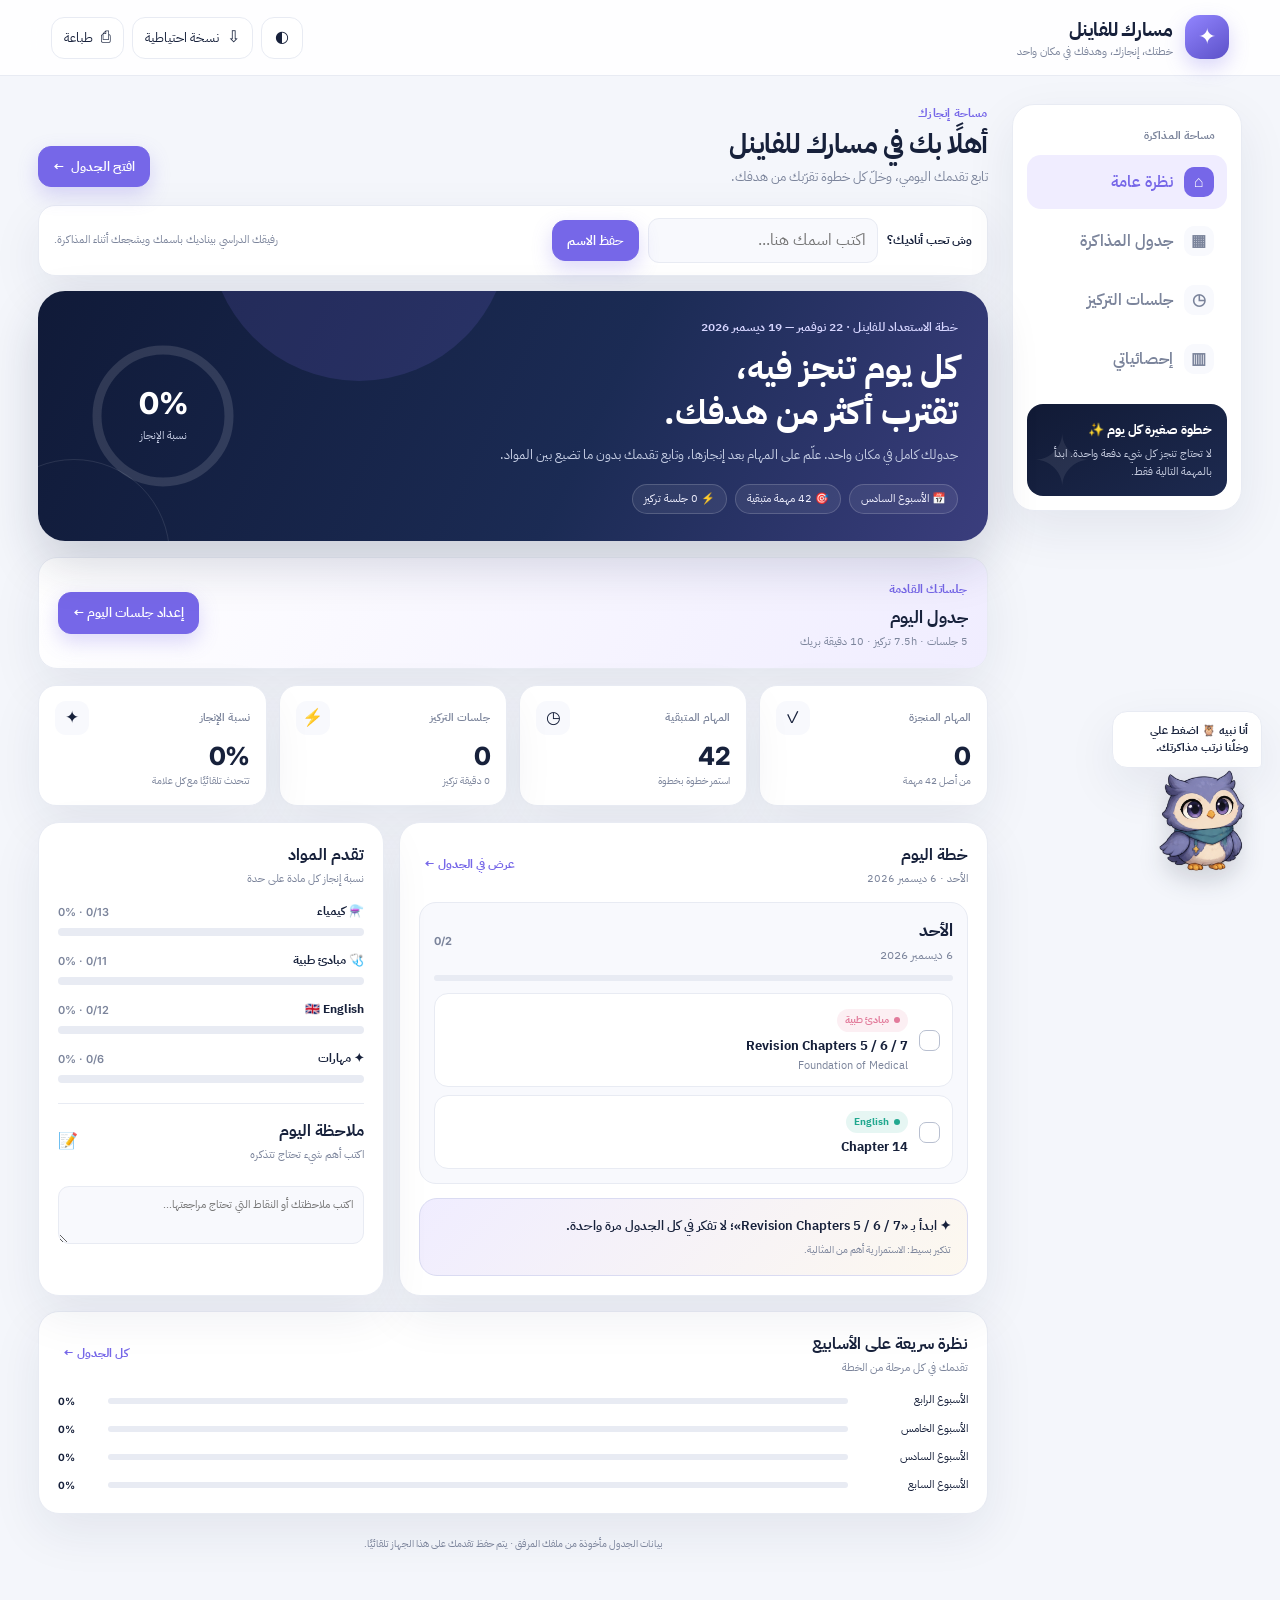
==== commit c307eab8: "Add files via upload" ====
--- a/index.html
+++ b/index.html
@@ -30,7 +30,7 @@
     <nav class="nav-list" aria-label="التنقل الرئيسي">
       <button class="nav-btn active" data-view="home"><span class="nav-icon">⌂</span>نظرة عامة</button>
       <button class="nav-btn" data-view="schedule"><span class="nav-icon">▦</span>جدول المذاكرة</button>
-      <button class="nav-btn" data-view="focus"><span class="nav-icon">◷</span>جلسة التركيز</button>
+      <button class="nav-btn" data-view="focus"><span class="nav-icon">◷</span>جلسات التركيز</button>
       <button class="nav-btn" data-view="stats"><span class="nav-icon">▥</span>إحصائياتي</button>
     </nav>
     <div class="sidebar-tip">
@@ -53,6 +53,32 @@
 <div class="toast" id="toast" role="status" aria-live="polite"></div>
 <input type="file" id="importFile" accept="application/json,.json" hidden>
 
+<div class="companion-wrap" id="companionWrap">
+  <div class="companion-bubble" id="companionBubble" aria-live="polite"></div>
+  <button class="companion-button" id="companionButton" data-mood="idle" aria-label="افتح محادثة نبيه، رفيقك الدراسي">
+    <img id="companionImage" src="assets/owl-idle.png" alt="نبيه، بومة كرتونية لطيفة رفيقك الدراسي">
+    <span class="companion-sparkle sparkle-one">✦</span><span class="companion-sparkle sparkle-two">✧</span>
+  </button>
+</div>
+<section class="companion-chat" id="companionChat" aria-label="محادثة نبيه">
+  <header class="companion-chat-head">
+    <div class="companion-chat-avatar"><img src="assets/owl-idle.png" alt=""></div>
+    <div><b>نبيه</b><small>رفيقك الدراسي · موجود لتشجيعك</small></div>
+    <button type="button" class="icon-btn" data-action="companion-close" aria-label="إغلاق المحادثة">×</button>
+  </header>
+  <div class="companion-quick-actions">
+    <button type="button" data-pet-prompt="وش عندي اليوم؟">مهام اليوم</button>
+    <button type="button" data-pet-prompt="كيف تقدمي؟">إنجازي</button>
+    <button type="button" data-pet-prompt="حفزني">حفزني</button>
+    <button type="button" data-pet-prompt="كم جلسة تركيز عندي؟">جلساتي</button>
+  </div>
+  <div class="companion-messages" id="companionMessages" aria-live="polite"></div>
+  <form class="companion-form" id="companionForm" data-pet-form>
+    <input id="companionInput" maxlength="180" placeholder="اكتب لنبيه..." autocomplete="off">
+    <button type="submit" aria-label="إرسال الرسالة">➤</button>
+  </form>
+</section>
+
 <script src="app.js" defer></script>
 </body>
 </html>
--- a/style.css
+++ b/style.css
@@ -243,3 +243,152 @@
  .days-grid{grid-template-columns:1fr 1fr}
  .task-check{print-color-adjust:exact}
 }
+
+/* ===== Session planner, personal profile, and 2D study companion ===== */
+.profile-strip{display:flex;align-items:center;justify-content:space-between;gap:12px;padding:12px 15px;margin:0 0 15px;background:var(--surface);border:1px solid var(--line);border-radius:17px;box-shadow:var(--shadow)}
+.profile-form{display:flex;align-items:center;gap:9px;flex-wrap:wrap;min-width:0}
+.profile-form label{font-size:12px;font-weight:800;color:var(--text)}
+.profile-form input{width:min(230px,42vw);min-width:130px;border:1px solid var(--line);background:var(--surface-2);color:var(--text);border-radius:11px;padding:8px 11px;outline:none}
+.profile-form input:focus,.session-field input:focus{border-color:var(--primary);box-shadow:0 0 0 3px color-mix(in srgb,var(--primary) 15%,transparent)}
+.profile-note{font-size:11px;color:var(--muted)}
+.session-home-card{display:flex;align-items:center;justify-content:space-between;gap:15px;margin:16px 0;padding:17px 19px;border:1px solid var(--line);border-radius:19px;background:linear-gradient(115deg,var(--surface),var(--primary-soft));box-shadow:var(--shadow)}
+.session-home-card h3{font-size:17px;margin:3px 0 1px;font-weight:800}
+.session-home-card p{font-size:11px;color:var(--muted);margin:0}
+.session-builder{margin:0 0 16px;overflow:hidden}
+.session-builder-head{display:flex;align-items:center;justify-content:space-between;gap:14px;margin-bottom:17px}
+.session-builder-head .panel-title{font-size:20px;margin:3px 0}
+.session-builder-icon{width:48px;height:48px;display:grid;place-items:center;border-radius:16px;background:var(--session-soft);color:var(--session-accent);font-size:26px;flex:none}
+.session-form{display:grid;grid-template-columns:repeat(2,minmax(0,1fr));gap:12px 14px}
+.session-field{display:grid;gap:6px;min-width:0}
+.session-field>span{font-size:12px;font-weight:800;color:var(--text)}
+.session-field input{width:100%;min-width:0;border:1px solid var(--line);background:var(--surface-2);color:var(--text);border-radius:12px;padding:10px 12px;outline:none;font-size:13px}
+.session-field input[type=time]{direction:ltr;text-align:right}
+.session-field small{font-size:10px;color:var(--muted)}
+.session-field-wide{grid-column:1/-1}
+.session-theme-grid{display:grid;grid-template-columns:repeat(6,minmax(0,1fr));gap:8px}
+.session-theme-choice{min-height:69px;border:1px solid transparent;border-radius:14px;padding:8px 5px;background:var(--theme-accent);color:#fff;display:grid;align-content:center;justify-items:center;gap:2px;transition:transform .18s,border .18s,box-shadow .18s}
+.session-theme-choice b{font-size:17px;line-height:1.2}
+.session-theme-choice span{font-size:11px;font-weight:800}
+.session-theme-choice:hover{transform:translateY(-2px)}
+.session-theme-choice.selected{outline:3px solid var(--surface);box-shadow:0 0 0 5px var(--theme-accent);transform:translateY(-1px)}
+.session-form-footer{grid-column:1/-1;display:flex;align-items:center;justify-content:space-between;gap:12px;padding-top:5px}
+.session-quick-summary{display:flex;align-items:center;gap:9px;flex-wrap:wrap;font-size:10px;color:var(--muted)}
+.session-quick-summary b{color:var(--session-accent);font-size:12px}
+.session-preview-wrap{margin-top:23px;padding-top:17px;border-top:1px solid var(--line)}
+.session-preview-label{display:flex;justify-content:space-between;align-items:center;gap:10px;margin-bottom:10px}
+.session-preview-label span{font-size:14px;font-weight:800}
+.session-preview-label small{font-size:10px;color:var(--muted)}
+.session-preview{border-radius:22px;overflow:hidden;background:#101a31;color:#f7f8ff;border:1px solid #25314e;box-shadow:0 14px 35px #09112620}
+.session-preview-header{min-height:145px;padding:24px clamp(16px,4vw,30px);position:relative;overflow:hidden;background:linear-gradient(115deg,var(--session-dark),var(--session-accent));}
+.session-preview-header:before{content:"";position:absolute;width:190px;height:190px;border-radius:50%;border:1px solid #ffffff20;left:8%;top:-110px}
+.session-preview-header:after{content:"";position:absolute;width:130px;height:130px;border-radius:50%;background:#ffffff10;left:26%;bottom:-95px}
+.session-preview-kicker{font:700 13px Inter,serif;letter-spacing:.4px;color:#ffffffd9;position:relative;z-index:1}
+.session-preview-header h3{font-size:clamp(21px,3vw,29px);font-weight:900;margin:7px 0 8px;position:relative;z-index:1}
+.session-total{display:inline-flex;gap:7px;align-items:center;flex-wrap:wrap;border-radius:99px;padding:7px 13px;background:#ffffff26;color:#fff;font-size:12px;font-weight:800;position:relative;z-index:1}
+.session-total span{font-size:10px;opacity:.9}
+.session-decor{position:absolute;left:24px;top:26px;font-size:27px;opacity:.25;letter-spacing:7px;direction:ltr}
+.session-preview-body{padding:14px clamp(12px,2vw,20px) 18px}
+.session-task-banner{display:flex;justify-content:space-between;align-items:center;gap:10px;padding:10px 13px;border-radius:14px;background:#080e1e;color:#f7f8ff;margin-bottom:10px}
+.session-task-banner span{font-size:10px;color:#aab8dc;white-space:nowrap}
+.session-task-banner b{font-size:12px;text-align:left;overflow-wrap:anywhere}
+.session-divider{text-align:center;color:#8b9ab9;font-size:11px;letter-spacing:2px;padding:5px 0}
+.session-items{display:grid;gap:9px}
+.session-item{padding:12px 14px;border-radius:15px;background:#080e1e;border:1px solid #1c2945;transition:border .2s,transform .2s}
+.session-item.current{border-color:var(--session-accent);box-shadow:0 0 0 2px color-mix(in srgb,var(--session-accent) 20%,transparent)}
+.session-item.completed{opacity:.58}
+.session-item-head{display:flex;justify-content:space-between;align-items:center;gap:12px;flex-wrap:wrap}
+.session-item-head strong{font-size:13px;font-weight:900}
+.session-item-head span{font:800 13px Inter,"IBM Plex Sans Arabic",sans-serif;direction:ltr}
+.session-item-duration{font-size:10px;color:#8da2cf;margin-top:3px;direction:ltr;text-align:left}
+.session-break{font-size:11px;color:#91b6ff;margin-top:7px;padding-top:7px;border-top:1px dashed #263553}
+.session-quote{margin:12px 0;padding:13px 15px;border-right:4px solid var(--session-accent);border-radius:12px;background:#080e1e;color:#f3f5ff;font-weight:700;font-size:13px}
+.session-finish{text-align:left;color:#c4d2f4;font:800 12px Inter,"IBM Plex Sans Arabic",sans-serif;direction:ltr;padding:5px 3px}
+.session-actions{display:flex;gap:8px;flex-wrap:wrap;margin-top:12px}
+.session-live-status{display:flex;align-items:center;gap:8px;margin-top:11px;padding:9px 12px;border-radius:12px;background:var(--session-soft);color:var(--session-dark);font-size:11px;font-weight:800}
+.live-dot{width:8px;height:8px;border-radius:50%;background:var(--session-accent);box-shadow:0 0 0 4px color-mix(in srgb,var(--session-accent) 17%,transparent)}
+.focus-layout-enhanced{margin-top:16px}
+.focus-live-badge{font-size:10px;padding:5px 9px;border-radius:99px;background:var(--primary-soft);color:var(--primary);font-weight:800;white-space:nowrap}
+.session-timer-note{margin-top:16px;padding:11px 13px;border-radius:12px;background:var(--surface-2);color:var(--muted);font-size:11px;text-align:center}
+.focus-companion-card{display:flex;align-items:center;gap:12px;padding:12px;border-radius:16px;background:var(--surface-2);margin-bottom:14px}
+.focus-companion-card img{width:95px;height:95px;object-fit:contain;flex:none;filter:drop-shadow(0 7px 9px #202b4b20)}
+.focus-companion-card b{font-size:13px}
+.focus-companion-card p{font-size:11px;color:var(--muted);margin:4px 0 0}
+
+/* Original 2D owl companion with pose changes and motion */
+.companion-wrap{position:fixed;right:16px;bottom:16px;z-index:48;width:124px;display:grid;justify-items:center;pointer-events:none}
+.companion-button{pointer-events:auto;position:relative;width:116px;height:128px;border:0;background:transparent;padding:0;display:grid;place-items:center;cursor:pointer;filter:drop-shadow(0 12px 12px #11182c28);-webkit-tap-highlight-color:transparent}
+.companion-button img{width:100%;height:100%;object-fit:contain;display:block;transform-origin:50% 80%;animation:owl-float 3.8s ease-in-out infinite;transition:filter .2s}
+.companion-button:hover img{filter:brightness(1.04)}
+.companion-button[data-mood="happy"] img{animation:owl-hop .72s ease-in-out 2}
+.companion-button[data-mood="excited"] img{animation:owl-excited .48s ease-in-out 3}
+.companion-button[data-mood="sleepy"] img{animation:owl-sleep 3s ease-in-out infinite}
+.companion-button[data-mood="studying"] img{animation:owl-study 1.6s ease-in-out infinite}
+.companion-button[data-mood="celebrating"] img{animation:owl-celebrate .65s ease-in-out 4}
+.companion-button[data-mood="thinking"] img{animation:owl-think 1.3s ease-in-out infinite}
+.companion-button[data-mood="encouraging"] img{animation:owl-encourage .9s ease-in-out 3}
+.companion-button[data-mood="graduate"] img{animation:owl-hop .8s ease-in-out 3}
+.companion-sparkle{position:absolute;color:#d8b75e;font-size:21px;opacity:0;pointer-events:none}
+.companion-button[data-mood="excited"] .companion-sparkle,.companion-button[data-mood="celebrating"] .companion-sparkle{opacity:1;animation:sparkle-pop .9s ease-in-out infinite alternate}
+.sparkle-one{top:3px;right:4px}.sparkle-two{left:3px;top:30px;animation-delay:.3s!important}
+.companion-bubble{position:absolute;bottom:116px;right:2px;max-width:245px;min-width:150px;padding:10px 13px;border:1px solid var(--line);border-radius:15px 15px 4px 15px;background:var(--surface);color:var(--text);box-shadow:var(--shadow);font-size:11px;font-weight:700;line-height:1.6;opacity:0;transform:translateY(7px) scale(.97);pointer-events:none;transition:.22s}
+.companion-bubble.visible{opacity:1;transform:translateY(0) scale(1)}
+.companion-chat{position:fixed;right:20px;bottom:145px;width:min(360px,calc(100vw - 28px));height:450px;max-height:calc(100vh - 180px);z-index:49;display:flex;flex-direction:column;background:var(--surface);border:1px solid var(--line);border-radius:21px;box-shadow:0 22px 70px #09112638;overflow:hidden;opacity:0;visibility:hidden;transform:translateY(12px) scale(.98);transform-origin:bottom right;transition:.22s}
+.companion-chat.open{opacity:1;visibility:visible;transform:translateY(0) scale(1)}
+.companion-chat-head{display:flex;align-items:center;gap:10px;padding:12px 14px;background:linear-gradient(115deg,#242b63,#6d61c9);color:white}
+.companion-chat-avatar{width:42px;height:42px;border-radius:14px;background:#ffffff20;overflow:hidden;flex:none}
+.companion-chat-avatar img{width:100%;height:100%;object-fit:contain}
+.companion-chat-head>div:nth-child(2){display:grid;flex:1;min-width:0}
+.companion-chat-head b{font-size:14px}.companion-chat-head small{font-size:10px;color:#d8d8ff}
+.companion-chat-head .icon-btn{width:32px;height:32px;min-width:32px;padding:0;background:#ffffff18;color:white;border-color:#ffffff25;font-size:19px}
+.companion-quick-actions{display:flex;gap:6px;overflow-x:auto;padding:9px 10px;border-bottom:1px solid var(--line)}
+.companion-quick-actions button{white-space:nowrap;border:1px solid var(--line);background:var(--surface-2);color:var(--text);border-radius:99px;padding:5px 9px;font-size:10px;font-weight:700}
+.companion-messages{flex:1;overflow:auto;padding:12px;display:flex;flex-direction:column;gap:8px;background:var(--surface-2)}
+.pet-message{max-width:88%;padding:9px 11px;border-radius:14px;font-size:11px;line-height:1.65;overflow-wrap:anywhere}
+.pet-message.bot{align-self:flex-start;background:var(--surface);border:1px solid var(--line);border-top-right-radius:4px}
+.pet-message.me{align-self:flex-end;background:var(--primary);color:white;border-top-left-radius:4px}
+.companion-form{display:flex;gap:7px;padding:10px;border-top:1px solid var(--line);background:var(--surface)}
+.companion-form input{flex:1;min-width:0;border:1px solid var(--line);border-radius:12px;background:var(--surface-2);color:var(--text);padding:9px 11px;font-size:12px;outline:none}
+.companion-form button{width:40px;border:0;border-radius:12px;background:var(--primary);color:white;font-weight:800;font-size:18px}
+@keyframes owl-float{0%,100%{transform:translateY(0) rotate(-1deg)}50%{transform:translateY(-7px) rotate(1deg)}}
+@keyframes owl-hop{0%,100%{transform:translateY(0) scale(1)}35%{transform:translateY(-17px) scale(1.04)}65%{transform:translateY(0) scale(.97)}}
+@keyframes owl-excited{0%,100%{transform:rotate(0) translateY(0)}25%{transform:rotate(-8deg) translateY(-6px)}75%{transform:rotate(8deg) translateY(-6px)}}
+@keyframes owl-sleep{0%,100%{transform:translateY(0) rotate(1deg)}50%{transform:translateY(4px) rotate(-2deg)}}
+@keyframes owl-study{0%,100%{transform:translateY(0) rotate(-1deg)}50%{transform:translateY(2px) rotate(2deg)}}
+@keyframes owl-celebrate{0%,100%{transform:translateY(0) rotate(0)}30%{transform:translateY(-13px) rotate(-7deg)}65%{transform:translateY(-6px) rotate(7deg)}}
+@keyframes owl-think{0%,100%{transform:rotate(0)}50%{transform:rotate(5deg) translateY(-2px)}}
+@keyframes owl-encourage{0%,100%{transform:translateY(0)}50%{transform:translateY(-9px) rotate(-5deg)}}
+@keyframes sparkle-pop{from{transform:scale(.7) rotate(-12deg);opacity:.4}to{transform:scale(1.25) rotate(12deg);opacity:1}}
+@media(max-width:760px){
+ .profile-strip{align-items:flex-start;flex-direction:column}
+ .profile-form{width:100%}.profile-form input{flex:1;width:auto}
+ .profile-note{font-size:10px}
+ .session-home-card{align-items:flex-start;flex-direction:column}
+ .session-form{grid-template-columns:1fr 1fr}
+ .session-theme-grid{grid-template-columns:repeat(3,minmax(0,1fr))}
+ .session-form-footer{align-items:stretch;flex-direction:column}
+ .session-quick-summary{justify-content:space-between}
+ .session-preview-header{min-height:135px;padding:20px 16px}
+ .session-decor{left:12px;top:18px;font-size:20px}
+ .session-item-head{align-items:flex-start;flex-direction:column;gap:3px}
+ .session-item-head span{font-size:12px}
+ .session-actions .btn{flex:1}
+ .companion-wrap{right:7px;bottom:84px;width:88px}
+ .companion-button{width:88px;height:98px}
+ .companion-bubble{bottom:91px;right:0;max-width:205px;min-width:130px;font-size:10px}
+ .companion-chat{right:10px;bottom:178px;height:min(430px,calc(100vh - 205px))}
+}
+@media(max-width:430px){
+ .session-form{grid-template-columns:1fr}
+ .session-field-wide{grid-column:auto}
+ .session-theme-grid{grid-template-columns:repeat(3,minmax(0,1fr))}
+ .session-preview-body{padding:10px}
+ .session-task-banner{align-items:flex-start;flex-direction:column;gap:3px}
+ .session-task-banner b{text-align:right}
+ .session-item{padding:10px}
+ .session-quote{font-size:11px}
+ .companion-chat{width:calc(100vw - 20px);right:10px}
+}
+@media(prefers-reduced-motion:reduce){.companion-button img,.companion-sparkle{animation:none!important}*{scroll-behavior:auto!important;transition:none!important}}
+@media print{
+ .profile-strip,.session-builder,.companion-wrap,.companion-chat{display:none!important}
+}
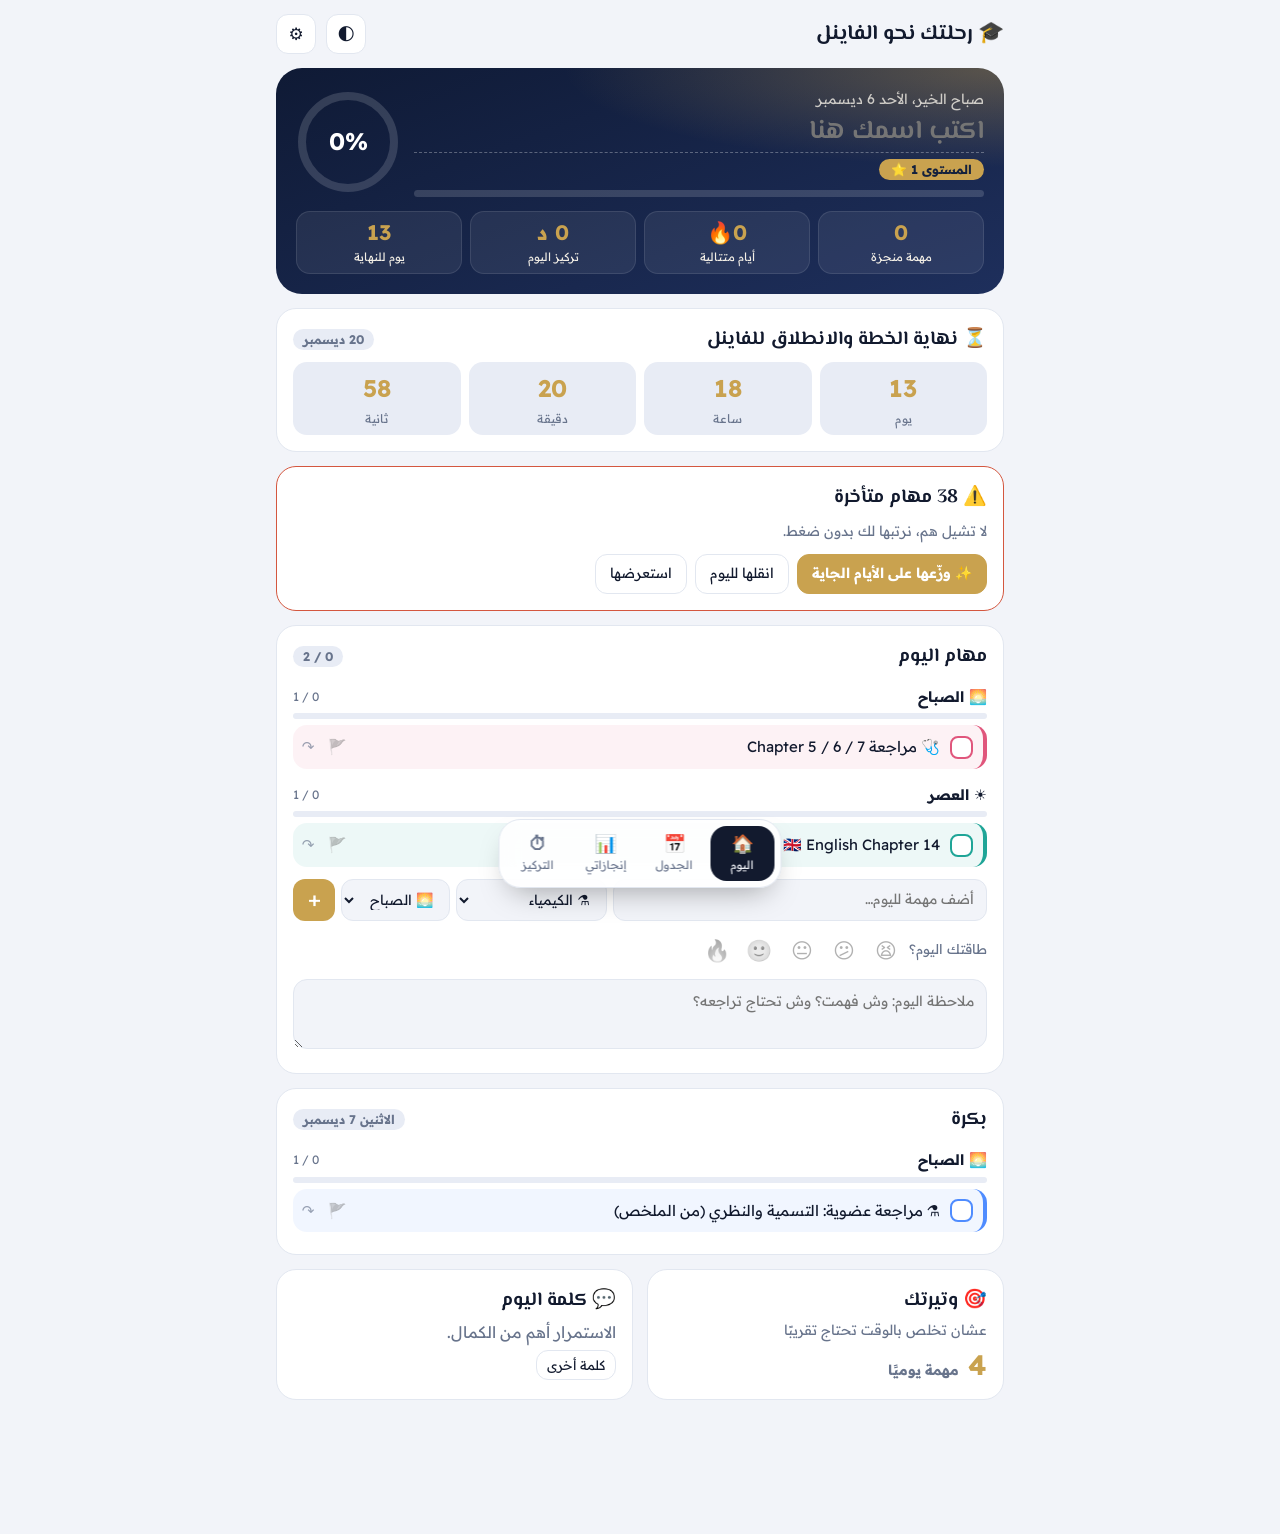
==== commit 282a8ace: "Rename رحلتك نحو الفاينل.html to index.html" ====
--- a/index.html
+++ b/index.html
@@ -1,84 +1,374 @@
 <!DOCTYPE html>
-<html lang="ar" dir="rtl" data-theme="light">
+<html lang="ar" dir="rtl">
 <head>
-<meta charset="UTF-8">
-<meta name="viewport" content="width=device-width, initial-scale=1.0">
-<meta name="theme-color" content="#111a35">
-<meta name="description" content="منصة مذاكرة تفاعلية لتنظيم خطة الفاينل ومتابعة الإنجاز والتركيز.">
-<title>مسارك للفاينل | خطة المذاكرة</title>
-<link rel="preconnect" href="https://fonts.googleapis.com">
-<link rel="preconnect" href="https://fonts.gstatic.com" crossorigin>
-<link href="https://fonts.googleapis.com/css2?family=IBM+Plex+Sans+Arabic:wght@400;500;600;700&family=Inter:wght@400;500;600;700;800&display=swap" rel="stylesheet">
-<link rel="stylesheet" href="style.css">
+<meta charset="utf-8">
+<meta name="viewport" content="width=device-width, initial-scale=1, viewport-fit=cover">
+<title>رحلتك نحو الفاينل</title>
+<link href="https://fonts.googleapis.com/css2?family=El+Messiri:wght@600;700&family=Readex+Pro:wght@300;400;500;600;700&display=swap" rel="stylesheet">
+<style>
+:root{--bg:#f2f4f9;--bg2:#e8ecf5;--card:#fff;--tx:#121a2e;--mu:#68748c;--ln:#e2e7f0;--h1:#0f1a35;--h2:#1e2f5c;--ac:#c9a24f;--ok:#1fa597;--bad:#d4573f;color-scheme:light;box-sizing:border-box;padding-top:env(safe-area-inset-top,0px);padding-bottom:env(safe-area-inset-bottom,0px)}
+@media (prefers-color-scheme:dark){:root:not([data-theme="light"]){--bg:#070d1a;--bg2:#101a2e;--card:#0f1829;--tx:#e8edf7;--mu:#8e9bb5;--ln:#1e2a44;--h1:#0c1630;--h2:#1a2a52;color-scheme:dark}}
+:root[data-theme="dark"]{--bg:#070d1a;--bg2:#101a2e;--card:#0f1829;--tx:#e8edf7;--mu:#8e9bb5;--ln:#1e2a44;--h1:#0c1630;--h2:#1a2a52;color-scheme:dark}
+html{scroll-padding-top:env(safe-area-inset-top,0px);scroll-behavior:smooth}
+*{box-sizing:border-box;-webkit-tap-highlight-color:transparent}
+body{margin:0;background:var(--bg);color:var(--tx);font-family:"Readex Pro",Tahoma,system-ui,sans-serif;line-height:1.7}
+button,input,select,textarea{font:inherit;color:inherit}
+.w{max-width:760px;margin:auto;padding:0 16px 120px}
+.top{display:flex;align-items:center;gap:10px;padding:14px 0}
+.brand{flex:1;font:700 21px "El Messiri",serif}
+.tb{width:40px;height:40px;border-radius:12px;border:1px solid var(--ln);background:var(--card);cursor:pointer;font-size:17px}
+.hero{color:#f3efe6;border-radius:26px;padding:20px;margin-bottom:14px;background:radial-gradient(110% 80% at 100% 0%,color-mix(in srgb,var(--ac) 38%,transparent),transparent 55%),linear-gradient(160deg,var(--h1),var(--h2))}
+.hg{display:flex;align-items:center;gap:14px}.hl{flex:1;min-width:0}
+.gr{font-size:14px;opacity:.8}
+#nm{background:transparent;border:0;border-bottom:1px dashed rgba(255,255,255,.3);color:#fff;font:700 26px "El Messiri",serif;width:100%;outline:0;padding:0}
+.lv{display:inline-block;font-size:12.5px;color:#14213d;background:var(--ac);border-radius:20px;padding:0 12px;font-weight:700;margin-top:6px}
+.xp{height:7px;border-radius:9px;background:rgba(255,255,255,.15);margin-top:8px;overflow:hidden}.xp i{display:block;height:100%;background:var(--ac);transition:width .5s}
+.st{display:grid;grid-template-columns:repeat(4,1fr);gap:8px;margin-top:14px}
+.st div{background:rgba(255,255,255,.07);border:1px solid rgba(255,255,255,.1);border-radius:14px;padding:6px 2px;text-align:center;font-size:11.5px}
+.st b{display:block;font-size:21px;color:var(--ac);line-height:1.4}
+.card{background:var(--card);border:1px solid var(--ln);border-radius:20px;padding:16px;margin-bottom:14px}
+.ch{display:flex;justify-content:space-between;align-items:center;gap:8px;margin-bottom:8px}
+h2{font:700 19px "El Messiri",serif;margin:0}
+.pill{font-size:12.5px;font-weight:700;border-radius:20px;padding:0 10px;background:var(--bg2);color:var(--mu);white-space:nowrap}
+.mu{color:var(--mu);font-size:14px;margin:4px 0}
+.btn{border:1px solid var(--ln);background:var(--card);border-radius:12px;padding:7px 14px;font-size:14px;cursor:pointer;white-space:nowrap}
+.btn.pr{background:var(--ac);border-color:var(--ac);color:#fff;font-weight:700}.btn.sm{padding:3px 10px;font-size:13px}
+.row{display:flex;gap:8px;flex-wrap:wrap;margin-top:10px}
+.g2{display:grid;grid-template-columns:1fr 1fr;gap:14px;margin-bottom:14px}.g2 .card{margin:0}
+@media(max-width:600px){.g2{grid-template-columns:1fr}}
+.cd{display:grid;grid-template-columns:repeat(4,1fr);gap:8px}
+.cd div{text-align:center;border-radius:14px;padding:6px 0;background:var(--bg2);font-size:12px;color:var(--mu)}
+.cd b{display:block;font-size:24px;color:var(--ac);font-variant-numeric:tabular-nums}
+.sl{display:flex;align-items:center;gap:8px;margin:14px 0 4px;font-weight:700;font-size:14.5px}
+.sl small{margin-inline-start:auto;color:var(--mu);font-weight:400}
+.mb{height:6px;border-radius:6px;background:var(--bg2);overflow:hidden;margin-bottom:6px}.mb i{display:block;height:100%;background:linear-gradient(90deg,var(--ac),var(--ok));transition:width .4s}
+.tk{display:flex;align-items:center;border-radius:14px;background:color-mix(in srgb,var(--c) 8%,transparent);margin:6px 0;border-inline-start:4px solid var(--c)}
+.tk label{flex:1;display:flex;gap:10px;align-items:center;padding:9px 10px;cursor:pointer;font-size:15px;min-width:0}
+.tk input{position:absolute;opacity:0;pointer-events:none}
+.cb{width:23px;height:23px;border-radius:8px;border:2px solid var(--c);flex:none;display:grid;place-items:center;background:var(--card)}
+.tk input:checked+.cb{background:var(--c)}
+.tk input:checked+.cb::after{content:"";width:6px;height:11px;border:solid #fff;border-width:0 2.5px 2.5px 0;transform:rotate(45deg) translate(-1px,-1px)}
+.tk input:focus-visible+.cb{outline:2px solid var(--ac);outline-offset:2px}
+.tk.dn .tt{text-decoration:line-through;color:var(--mu)}
+.tk.fl{box-shadow:inset 0 0 0 1px var(--bad)}
+.tt{overflow-wrap:anywhere}
+.mvd{font-size:11px;color:var(--mu);background:var(--bg2);border-radius:8px;padding:0 6px;margin-inline-start:4px}
+.ta{display:flex;opacity:.65}
+.ib{width:30px;height:30px;border-radius:10px;border:0;background:transparent;cursor:pointer;font-size:15px;color:var(--mu)}
+.tk.fl .ib[data-fl]{opacity:1;filter:none}.ib[data-fl]{filter:grayscale(1);opacity:.55}.tk.fl .ib[data-fl]{filter:none}
+.add{display:flex;gap:6px;margin-top:12px;flex-wrap:wrap}
+.inp,.add input,.add select{border:1px solid var(--ln);border-radius:12px;background:var(--bg);padding:8px 12px;font-size:14px;outline:0;min-width:0}
+.add input{flex:1;min-width:140px}
+.add button{width:42px;border-radius:12px;border:0;background:var(--ac);color:#fff;font-size:22px;cursor:pointer}
+textarea{width:100%;min-height:70px;margin-top:10px;border:1px solid var(--ln);border-radius:14px;background:var(--bg);padding:10px 12px;resize:vertical;outline:0;font-size:14px}
+.mood{display:flex;gap:4px;align-items:center;margin-top:10px;font-size:13.5px;color:var(--mu);flex-wrap:wrap}
+.mood button{font-size:21px;width:38px;height:38px;border-radius:12px;border:1px solid transparent;background:transparent;cursor:pointer;filter:grayscale(1);opacity:.55}
+.mood button.on{filter:none;opacity:1;border-color:var(--ac)}
+.warn{border-color:var(--bad)}
+.srch{display:flex;border:1px solid var(--ln);border-radius:14px;background:var(--card);padding:0 12px;margin-bottom:10px}
+.srch input{flex:1;border:0;background:transparent;padding:11px 0;outline:0;font-size:15px}
+.chips{display:flex;gap:6px;overflow-x:auto;margin-bottom:10px;scrollbar-width:none}
+.chips button{border:1px solid var(--ln);background:var(--card);border-radius:20px;padding:4px 14px;font-size:13px;cursor:pointer;white-space:nowrap}
+.chips button.on{background:var(--tx);color:var(--bg);border-color:var(--tx)}
+.seg{display:flex;background:var(--bg2);border-radius:14px;padding:4px;gap:4px;margin-bottom:12px}
+.seg button{flex:1;border:0;background:transparent;border-radius:10px;padding:6px;cursor:pointer;color:var(--mu)}
+.seg button.on{background:var(--card);color:var(--tx);font-weight:700}
+.wk{margin:20px 4px 8px;font:700 17px "El Messiri",serif;color:var(--ac)}
+.day{background:var(--card);border:1px solid var(--ln);border-radius:18px;padding:10px 12px;margin-bottom:10px;scroll-margin-top:70px}
+.day.today{border:2px solid var(--ac)}.day.done{opacity:.65}
+.dh{display:flex;justify-content:space-between;align-items:center;font-weight:700;font-size:14px}.dh span{color:var(--mu);font-weight:400;font-size:13px}
+.tag{font-size:11px;border-radius:8px;padding:0 7px;margin-inline-start:6px;background:var(--bad);color:#fff}.tag.t{background:var(--ac)}
+.empty{text-align:center;color:var(--mu);padding:26px 0}
+.sub4{display:grid;grid-template-columns:repeat(5,1fr);gap:6px;text-align:center;font-size:12px;color:var(--mu)}
+@media(max-width:520px){.sub4{grid-template-columns:repeat(3,1fr)}}
+.hm{display:grid;grid-template-columns:repeat(7,1fr);gap:5px}
+.hm span{font-size:11px;text-align:center;color:var(--mu)}
+.hm i{aspect-ratio:1;border-radius:7px;background:var(--bg2);display:grid;place-items:center;font-style:normal;font-size:11px;color:var(--mu);cursor:pointer}
+.hm i.l1{background:color-mix(in srgb,var(--ok) 30%,var(--bg2))}.hm i.l2{background:color-mix(in srgb,var(--ok) 60%,var(--bg2));color:#fff}.hm i.l3{background:var(--ok);color:#fff}
+.hm i.td{outline:2px solid var(--ac);outline-offset:1px}.hm i.fu{opacity:.45}
+.sb{display:flex;align-items:center;gap:10px;font-size:13.5px;margin:8px 0}.sb span:first-child{width:92px;flex:none}
+.bar{flex:1;height:9px;background:var(--bg2);border-radius:6px;overflow:hidden}.bar i{display:block;height:100%;border-radius:6px}
+.bd{display:grid;grid-template-columns:repeat(4,1fr);gap:8px}
+.bd div{text-align:center;font-size:11.5px;padding:8px 2px;border-radius:14px;border:1px solid var(--ln);color:var(--mu);filter:grayscale(1);opacity:.45}
+.bd div.on{opacity:1;filter:none;color:var(--tx);border-color:var(--ac)}.bd b{display:block;font-size:22px}
+.big{font:700 28px "Readex Pro",sans-serif;color:var(--ac);line-height:1.3}
+.fc{text-align:center}
+.tring{position:relative;width:min(280px,76vw);margin:10px auto}.tring svg{width:100%;display:block}
+.tring .in{position:absolute;inset:0;display:flex;flex-direction:column;align-items:center;justify-content:center}
+#tmT{font:700 clamp(44px,14vw,60px) "Readex Pro",sans-serif;font-variant-numeric:tabular-nums;line-height:1.1}
+#tmR{transition:stroke-dashoffset .3s linear}
+.ctl{display:flex;gap:10px;justify-content:center;margin:6px 0}
+.pf{display:grid;grid-template-columns:repeat(auto-fit,minmax(110px,1fr));gap:8px;margin:10px 0;text-align:start}
+.pf label{display:flex;flex-direction:column;gap:3px;font-size:12.5px;color:var(--mu)}
+.nav{position:fixed;bottom:calc(12px + env(safe-area-inset-bottom,0px));left:50%;transform:translateX(-50%);z-index:30;display:flex;gap:4px;padding:6px;border-radius:22px;background:color-mix(in srgb,var(--card) 85%,transparent);backdrop-filter:blur(14px);border:1px solid var(--ln);box-shadow:0 14px 30px -12px rgba(0,0,0,.35)}
+.nav button{display:flex;flex-direction:column;align-items:center;border:0;background:transparent;color:var(--mu);border-radius:16px;padding:6px 12px;cursor:pointer;font-size:11.5px;min-width:64px}
+.nav button.on{background:var(--tx);color:var(--bg)}.nav b{font-size:18px;line-height:1.3}
+#mini{position:fixed;top:calc(8px + env(safe-area-inset-top,0px));left:12px;z-index:25;display:none;border-radius:20px;border:1px solid var(--ac);background:var(--card);padding:2px 12px;font-weight:700;cursor:pointer;font-variant-numeric:tabular-nums}#mini.on{display:block}
+#ts{position:fixed;top:calc(64px + env(safe-area-inset-top,0px));left:50%;transform:translateX(-50%);background:var(--tx);color:var(--bg);padding:8px 14px;border-radius:14px;opacity:0;transition:.3s;pointer-events:none;z-index:60;display:flex;gap:12px;align-items:center;max-width:92vw;font-size:14px}
+#ts.on{opacity:1;pointer-events:auto}#ts button{border:0;background:var(--ac);color:#fff;border-radius:10px;padding:2px 12px;cursor:pointer}
+.ov{position:fixed;inset:0;z-index:50;background:rgba(5,10,20,.5);display:none;align-items:flex-start;justify-content:center;padding:70px 14px 14px}.ov.on{display:flex}
+.pnl{width:100%;max-width:520px;background:var(--card);border:1px solid var(--ln);border-radius:22px;max-height:calc(100vh - 90px);overflow:auto;padding:18px}
+.pnl h3{font-size:14px;margin:16px 0 8px;color:var(--mu)}.pnl h3:first-child{margin-top:0}
+.sw{display:flex;gap:10px}.sw button{width:34px;height:34px;border-radius:50%;border:3px solid var(--card);cursor:pointer}.sw button.on{outline:2px solid var(--tx)}
+.fx{position:fixed;top:-16px;z-index:80;pointer-events:none;animation:fl linear forwards}@keyframes fl{to{transform:translateY(108vh) rotate(720deg);opacity:.3}}
+@media (prefers-reduced-motion:reduce){.fx{display:none}*{transition:none!important}}
+</style>
 </head>
 <body>
-<header class="topbar">
-  <div class="brand">
-    <div class="brand-mark">✦</div>
-    <div><div class="brand-name">مسارك للفاينل</div><div class="brand-sub">خطتك، إنجازك، وهدفك في مكان واحد</div></div>
-  </div>
-  <div class="top-actions">
-    <button class="icon-btn" data-action="theme" title="تغيير المظهر">◐</button>
-    <button class="icon-btn" data-action="export" title="تصدير نسخة احتياطية">⇩ <span class="label-hide">نسخة احتياطية</span></button>
-    <button class="icon-btn" data-action="print" title="طباعة الجدول">⎙ <span class="label-hide">طباعة</span></button>
-  </div>
-</header>
-
-<div class="shell">
-  <aside class="sidebar">
-    <div class="side-label">مساحة المذاكرة</div>
-    <nav class="nav-list" aria-label="التنقل الرئيسي">
-      <button class="nav-btn active" data-view="home"><span class="nav-icon">⌂</span>نظرة عامة</button>
-      <button class="nav-btn" data-view="schedule"><span class="nav-icon">▦</span>جدول المذاكرة</button>
-      <button class="nav-btn" data-view="focus"><span class="nav-icon">◷</span>جلسات التركيز</button>
-      <button class="nav-btn" data-view="stats"><span class="nav-icon">▥</span>إحصائياتي</button>
-    </nav>
-    <div class="sidebar-tip">
-      <b>خطوة صغيرة كل يوم ✨</b>
-      <p>لا تحتاج تنجز كل شيء دفعة واحدة. ابدأ بالمهمة التالية فقط.</p>
-    </div>
-  </aside>
-
-  <main id="app" aria-live="polite"></main>
+<div class="w">
+<header class="top"><div class="brand">🎓 رحلتك نحو الفاينل</div><button class="tb" data-x="th" aria-label="الوضع الليلي">🌓</button><button class="tb" data-x="set" aria-label="الإعدادات">⚙️</button></header>
+<main id="app"></main>
 </div>
-
-<nav class="mobile-nav" aria-label="التنقل">
-  <button class="nav-btn active" data-view="home"><span class="nav-icon">⌂</span>الرئيسية</button>
-  <button class="nav-btn" data-view="schedule"><span class="nav-icon">▦</span>الجدول</button>
-  <button class="nav-btn" data-view="focus"><span class="nav-icon">◷</span>التركيز</button>
-  <button class="nav-btn" data-view="stats"><span class="nav-icon">▥</span>إنجازاتي</button>
-</nav>
-
-<div class="mini-timer" id="miniTimer"><i></i><span id="miniTimerText">25:00</span><span>جلسة تركيز</span></div>
-<div class="toast" id="toast" role="status" aria-live="polite"></div>
-<input type="file" id="importFile" accept="application/json,.json" hidden>
-
-<div class="companion-wrap" id="companionWrap">
-  <div class="companion-bubble" id="companionBubble" aria-live="polite"></div>
-  <button class="companion-button" id="companionButton" data-mood="idle" aria-label="افتح محادثة نبيه، رفيقك الدراسي">
-    <img id="companionImage" src="assets/owl-idle.png" alt="نبيه، بومة كرتونية لطيفة رفيقك الدراسي">
-    <span class="companion-sparkle sparkle-one">✦</span><span class="companion-sparkle sparkle-two">✧</span>
-  </button>
-</div>
-<section class="companion-chat" id="companionChat" aria-label="محادثة نبيه">
-  <header class="companion-chat-head">
-    <div class="companion-chat-avatar"><img src="assets/owl-idle.png" alt=""></div>
-    <div><b>نبيه</b><small>رفيقك الدراسي · موجود لتشجيعك</small></div>
-    <button type="button" class="icon-btn" data-action="companion-close" aria-label="إغلاق المحادثة">×</button>
-  </header>
-  <div class="companion-quick-actions">
-    <button type="button" data-pet-prompt="وش عندي اليوم؟">مهام اليوم</button>
-    <button type="button" data-pet-prompt="كيف تقدمي؟">إنجازي</button>
-    <button type="button" data-pet-prompt="حفزني">حفزني</button>
-    <button type="button" data-pet-prompt="كم جلسة تركيز عندي؟">جلساتي</button>
-  </div>
-  <div class="companion-messages" id="companionMessages" aria-live="polite"></div>
-  <form class="companion-form" id="companionForm" data-pet-form>
-    <input id="companionInput" maxlength="180" placeholder="اكتب لنبيه..." autocomplete="off">
-    <button type="submit" aria-label="إرسال الرسالة">➤</button>
-  </form>
-</section>
-
-<script src="app.js" defer></script>
+<button id="mini" data-v="focus"><span id="miniT">25:00</span></button>
+<nav class="nav" aria-label="التنقل"><button data-v="home"><b>🏠</b>اليوم</button><button data-v="plan"><b>📅</b>الجدول</button><button data-v="stats"><b>📊</b>إنجازاتي</button><button data-v="focus"><b>⏱</b>التركيز</button></nav>
+<div id="ts" role="status" aria-live="polite"></div>
+<div class="ov" id="set"><div class="pnl" id="setb"></div></div>
+<input type="file" id="upf" accept=".json" hidden>
+<script>
+/* ===== بيانات الجدول (من ملف PDF) — كل يوم: [الصباح، العصر، الليل] ===== */
+const d=(m,a,n)=>[m||[],a||[],n||[]];
+const P=[
+/*22 أحد*/d(["ch|Chapter 8","ch|حل التجميعات"],["md|Chapter 8 / 9","md|حل التجميعات"],["gn|دراسة جزئية الميد للمادة الضعيف فيها"]),
+/*23 اثنين*/d(["ch|Chapter 9","ch|حل التجميعات"],["md|Chapter 10","md|حل التجميعات"]),
+/*24 ثلاثاء*/d(["ch|Chapter 10","ch|حل التجميعات"],["md|Chapter 11","md|حل التجميعات"]),
+/*25 أربعاء*/d(["ch|Chapter 11","ch|حل التجميعات"],["sk|Chapter 5"],["md|مراجعة مبادئ طبية 9 / 10 / 11"]),
+/*26 خميس*/d(["ch|Chapter 12","ch|حل التجميعات"],["sk|Chapter 6"],["md|مراجعة مبادئ طبية 9 / 10 / 11"]),
+/*27 جمعة*/d(["en|English Chapter 12"],["sk|Chapter 7"],["md|مراجعة مبادئ طبية 9 / 10 / 11"]),
+/*28 سبت*/d(["en|English Chapter 12"],["sk|Chapter 8"],["md|مراجعة مبادئ طبية 9 / 10 / 11"]),
+/*29 أحد*/d(["md|مراجعة (2) للكويز"],["en|English Chapter 13"]),
+/*30 اثنين*/d(["ch|مراجعة عضوية: Chapter 6 / 7 / 8"]),
+/*1 ديسمبر*/d(["en|English Chapter 13"],["md|Chapter 12"]),
+/*2*/d(["ch|مراجعة عضوية: Chapter 9 / 10"]),
+/*3*/d(["md|Chapter 13"]),
+/*4 جمعة*/d(["ch|مراجعة عضوية: Chapter 11 / 12 + الميد من الملخصات"],["en|مراجعة Chapter 12 + 13"]),
+/*5 سبت*/d(["md|Chapter 14"],["md|مراجعة Chapter 1 / 2 / 3 / 4"]),
+/*6 أحد*/d(["md|مراجعة Chapter 5 / 6 / 7"],["en|English Chapter 14"]),
+/*7*/d(["ch|مراجعة عضوية: التسمية والنظري (من الملخص)"]),
+/*8*/d(["md|مراجعة"]),
+/*9*/d(["ch|مراجعة التفاعلات"]),
+/*10*/d(["ch|مراجعة التفاعلات"],["sk|مراجعة Chapter 5 / 6 / 7 / 8"]),
+/*11 جمعة*/d(["ch|حل تجميعات الفاينل"],["sk|Chapter 1 / 2 / 3 / 4"]),
+/*12 سبت*/d(["md|مراجعة كامل المادة"]),
+/*13 أحد*/d(["en|English"]),
+/*14*/d(["ch|مراجعة كامل المادة"]),
+/*15*/d(["en|English"]),
+d(),d(),d(),d()/* 16–19: أيام فاضية للمراجعة الحرة */
+];
+const N=P.length,LAST=N-1;
+const SB={ch:["الكيمياء","#4f8cff","⚗️"],md:["مبادئ طبية","#e0567c","🩺"],en:["English","#1fa597","🇬🇧"],sk:["مهارات اتصال","#8b6cf0","🗣️"],gn:["عام","#c9a24f","⭐"]};
+const SL=[["الصباح","🌅"],["العصر","☀️"],["الليل","🌙"]];
+const WK=[[0,"الأسبوع 4: 22 – 28 نوفمبر"],[7,"الأسبوع 5: 29 نوفمبر – 5 ديسمبر · كويز مبادئ طبية (9/10/11)"],[14,"الأسبوع 6: 6 – 12 ديسمبر · آخر أسبوع قبل الفاينل"],[21,"الأسبوع 7: 13 – 19 ديسمبر"]];
+const DN=["الأحد","الاثنين","الثلاثاء","الأربعاء","الخميس","الجمعة","السبت"],MN=["يناير","فبراير","مارس","أبريل","مايو","يونيو","يوليو","أغسطس","سبتمبر","أكتوبر","نوفمبر","ديسمبر"];
+const MOODS=["😫","😕","😐","🙂","🔥"];
+const ACC=["#c9a24f","#4f8cff","#1fa597","#e0567c","#8b6cf0","#f0803c"];
+const Q=["الاستمرار أهم من الكمال.","التعب مؤقت والإنجاز يبقى.","ابدأ بما تستطيع وستزداد قدرتك.","ساعة تركيز حقيقية تساوي ثلاث ساعات تشتت.","افهم، لخّص، ثم اختبر نفسك.","يوم سيئ لا يفسد خطة جيدة؛ عد غدًا أقوى."];
+/* ===== أدوات ===== */
+const $=s=>document.querySelector(s),pad=n=>("0"+n).slice(-2);
+const J=(k,v)=>{try{const x=localStorage.getItem(k);return x?JSON.parse(x):v}catch(e){return v}};
+const Wt=(k,v)=>{try{localStorage.setItem(k,JSON.stringify(v))}catch(e){}};
+let S=J("f26s",{}),F=J("f26f",{}),C=J("f26c",{}),MV=J("f26m",{}),NT=J("f26n",{}),MD=J("f26d",{}),FM=J("f26fm",{}),FD=J("f26fd",{}),FS=J("f26fs",{}),BD=J("f26b",[]);
+let CFG=Object.assign({acc:ACC[0],goal:120,w:25,b:5,quiz:"2026-11-29",name:"",theme:"",snd:1},J("f26cfg",{}));
+const save=()=>{Wt("f26s",S);Wt("f26f",F);Wt("f26c",C);Wt("f26m",MV);Wt("f26n",NT);Wt("f26d",MD);Wt("f26fm",FM);Wt("f26fd",FD);Wt("f26fs",FS);Wt("f26b",BD);Wt("f26cfg",CFG)};
+const esc=s=>String(s||"").replace(/&/g,"&amp;").replace(/</g,"&lt;").replace(/>/g,"&gt;").replace(/"/g,"&quot;");
+const dt=i=>new Date(2026,10,22+i),fmt=x=>x.getDate()+" "+MN[x.getMonth()];
+const day0=()=>{const n=new Date();return new Date(n.getFullYear(),n.getMonth(),n.getDate())};
+const dk=x=>x.getFullYear()+"-"+(x.getMonth()+1)+"-"+x.getDate();
+const durTxt=m=>{m=Math.round(m);const h=Math.floor(m/60),r=m%60;return h?h+" س"+(r?" "+r+" د":""):r+" د"};
+const uid=()=>"x"+Date.now().toString(36)+Math.random().toString(36).slice(2,5);
+const snap=()=>JSON.stringify({S,MV,C,F});
+const restore=s=>{const o=JSON.parse(s);S=o.S;MV=o.MV;C=o.C;F=o.F;save();render(true)};
+const applyTheme=()=>{const r=document.documentElement;CFG.theme?r.setAttribute("data-theme",CFG.theme):r.removeAttribute("data-theme");r.style.setProperty("--ac",CFG.acc)};applyTheme();
+let V=J("f26v","home"),flt="",tab="up",q="",T=[],M={},qi=0;
+function build(){
+  T=P.map(()=>[[],[],[]]);
+  P.forEach((day,i)=>day.forEach((sl,k)=>sl.forEach((s,j)=>{const id=i+"_"+k+"_"+j,[sb,tx]=s.split("|"),to=MV[id]!=null&&T[MV[id]]?MV[id]:i;T[to][k].push({id,s:sb,t:tx,o:i,k})})));
+  for(const i in C)(C[i]||[]).forEach(c=>{if(T[+i])T[+i][c.k||0].push({id:c.id,s:c.s,t:c.t,o:+i,k:c.k||0,cu:1})});
+}
+const all=i=>[].concat(...T[i]);
+const full=i=>{const a=all(i);return a.length>0&&a.every(x=>S[x.id])};
+function calc(){
+  build();const t0=day0(),idx=Math.round((t0-dt(0))/864e5);
+  const m={t0,idx,tot:0,dn:0,sc:{},sd:{},late:[],fd:0};
+  for(const k in SB){m.sc[k]=0;m.sd[k]=0}
+  T.forEach((_,i)=>{all(i).forEach(x=>{m.tot++;m.sc[x.s]++;if(S[x.id]){m.dn++;m.sd[x.s]++}else if(i<idx)m.late.push(Object.assign({d:i},x))});if(full(i))m.fd++});
+  m.pc=m.tot?Math.round(m.dn/m.tot*100):0;
+  m.left=Math.max(0,Math.round((new Date(2026,11,19)-t0)/864e5));
+  let st=0;for(let i=Math.min(idx,LAST);i>=0;i--){if(!all(i).length)continue;if(full(i))st++;else if(i!==idx)break}
+  m.st=st;m.best=Math.max(+(J("f26best",0)),st);Wt("f26best",m.best);
+  m.fsT=0;for(const k in FS)m.fsT+=FS[k];m.fmT=0;for(const k in FM)m.fmT+=FM[k];
+  m.fToday=FD[dk(t0)]||0;m.sToday=FS[dk(t0)]||0;
+  m.xp=m.dn*10+m.fd*25+m.fsT*15;m.lvl=Math.floor(Math.sqrt(m.xp/50))+1;
+  const a=50*(m.lvl-1)**2,b=50*m.lvl**2;m.xpPc=Math.round((m.xp-a)/(b-a)*100);
+  m.flag=[];T.forEach((_,i)=>all(i).forEach(x=>{if(F[x.id])m.flag.push(Object.assign({d:i},x))}));
+  const rem=m.tot-m.dn,dl=Math.max(1,LAST-Math.max(idx,0)+1);m.need=Math.ceil(rem/dl);
+  return m;
+}
+/* ===== مؤثرات ===== */
+let AC=null;
+function tone(f,t,du){if(!CFG.snd)return;try{AC=AC||new(window.AudioContext||window.webkitAudioContext)();const o=AC.createOscillator(),g=AC.createGain();o.frequency.value=f;g.gain.setValueAtTime(.001,AC.currentTime+t);g.gain.exponentialRampToValueAtTime(.12,AC.currentTime+t+.02);g.gain.exponentialRampToValueAtTime(.0001,AC.currentTime+t+du);o.connect(g).connect(AC.destination);o.start(AC.currentTime+t);o.stop(AC.currentTime+t+du+.05)}catch(e){}}
+const chime=()=>[523,659,784,1047].forEach((f,i)=>tone(f,i*.11,.3));
+function conf(n=60){const C2=[CFG.acc,"#4f8cff","#e0567c","#1fa597","#8b6cf0"];for(let i=0;i<n;i++){const s=document.createElement("i");s.className="fx";const z=6+Math.random()*8;s.style.cssText=`left:${Math.random()*100}vw;width:${z}px;height:${z}px;background:${C2[i%5]};border-radius:${Math.random()>.5?"50%":"2px"};animation-duration:${1.8+Math.random()*1.5}s`;document.body.appendChild(s);setTimeout(()=>s.remove(),4000)}}
+let tsH;function toast(m,undo){const t=$("#ts");t.innerHTML="<span>"+esc(m)+"</span>"+(undo?"<button>تراجع</button>":"");if(undo)t.querySelector("button").onclick=()=>{restore(undo);t.className="";toast("تم التراجع")};t.className="on";clearTimeout(tsH);tsH=setTimeout(()=>t.className="",undo?5000:2400)}
+/* ===== الواجهات ===== */
+function ring(pc,size,r,sw,col,txt,tc){const c=2*Math.PI*r;return `<svg viewBox="0 0 ${size} ${size}" width="${size}" height="${size}"><circle cx="${size/2}" cy="${size/2}" r="${r}" fill="none" stroke="${tc||"rgba(255,255,255,.15)"}" stroke-width="${sw}"/><circle cx="${size/2}" cy="${size/2}" r="${r}" fill="none" stroke="${col}" stroke-width="${sw}" stroke-linecap="round" stroke-dasharray="${c.toFixed(1)}" stroke-dashoffset="${(c*(1-pc/100)).toFixed(1)}" transform="rotate(-90 ${size/2} ${size/2})"/>${txt||""}</svg>`}
+function row(x,i){
+  const dn=S[x.id];let tx=esc(x.t);if(q){const e=esc(q);tx=tx.split(e).join("<mark>"+e+"</mark>")}
+  return `<div class="tk${dn?" dn":""}${F[x.id]?" fl":""}" style="--c:${SB[x.s][1]}"><label><input type="checkbox" data-id="${x.id}" data-d="${i}"${dn?" checked":""}><span class="cb"></span><span class="tt">${SB[x.s][2]} ${tx}${x.o!==i?'<small class="mvd">مؤجّلة</small>':""}${x.cu?'<small class="mvd">مهمتك</small>':""}</span></label><div class="ta"><button class="ib" data-fl="${x.id}" title="أحتاج مراجعة">🚩</button>${!dn&&i<LAST?`<button class="ib" data-mv="${x.id}" data-d="${i}" title="أجّلها لبكرة">↷</button>`:""}${x.cu?`<button class="ib" data-del="${x.id}" data-d="${i}" title="حذف">✕</button>`:""}</div></div>`;
+}
+function slots(i,withAdd){
+  return T[i].map((ls,k)=>{if(!ls.length&&!withAdd)return "";const d=ls.filter(x=>S[x.id]).length;
+    return `<div class="sl"><span>${SL[k][1]} ${SL[k][0]}</span><small>${ls.length?d+" / "+ls.length:"فاضي"}</small></div>${ls.length?`<div class="mb"><i style="width:${d/ls.length*100}%"></i></div>`:""}${ls.map(x=>row(x,i)).join("")}`}).join("");
+}
+function events(){const [y,m,dd]=CFG.quiz.split("-").map(Number);return [{n:"كويز مبادئ طبية (9/10/11)",d:new Date(y,m-1,dd),k:"quiz"},{n:"نهاية الخطة والانطلاق للفاينل",d:new Date(2026,11,20),k:"end"}]}
+function vHome(){
+  const m=M,t0=m.t0,hr=new Date().getHours(),gr=hr<5?"سهران؟ لا تنسَ النوم":hr<12?"صباح الخير":hr<18?"طاب يومك":"مساء الخير";
+  let h=`<section class="hero"><div class="hg"><div class="hl"><div class="gr">${gr}، ${DN[t0.getDay()]} ${fmt(t0)}</div><input id="nm" placeholder="اكتب اسمك هنا" value="${esc(CFG.name)}" aria-label="الاسم"><span class="lv">المستوى ${m.lvl} ⭐</span><div class="xp"><i style="width:${m.xpPc}%"></i></div></div>${ring(m.pc,104,46,8,"var(--ac)",`<text x="52" y="60" text-anchor="middle" fill="#fff" font-size="24" font-weight="700">${m.pc}%</text>`)}</div>
+  <div class="st"><div><b>${m.dn}</b>مهمة منجزة</div><div><b>${m.st}🔥</b>أيام متتالية</div><div><b>${durTxt(m.fToday)}</b>تركيز اليوم</div><div><b>${m.left}</b>يوم للنهاية</div></div></section>`;
+  const nx=events().find(e=>e.d>new Date());
+  if(nx)h+=`<section class="card"><div class="ch"><h2>⏳ ${nx.n}</h2><span class="pill">${fmt(nx.d)}</span></div><div class="cd"><div><b id="c0">0</b>يوم</div><div><b id="c1">0</b>ساعة</div><div><b id="c2">0</b>دقيقة</div><div><b id="c3">0</b>ثانية</div></div></section>`;
+  if(m.late.length)h+=`<section class="card warn"><div class="ch"><h2>⚠️ ${m.late.length} مهام متأخرة</h2></div><p class="mu">لا تشيل هم، نرتبها لك بدون ضغط.</p><div class="row"><button class="btn pr" data-x="rescue">✨ وزّعها على الأيام الجاية</button><button class="btn" data-x="lateToday">انقلها لليوم</button><button class="btn" data-x="seeLate">استعرضها</button></div></section>`;
+  if(m.idx>=0&&m.idx<=LAST){
+    const a=all(m.idx),dn=a.filter(x=>S[x.id]).length,k=dk(t0);
+    h+=`<section class="card"><div class="ch"><h2>مهام اليوم</h2><span class="pill">${dn} / ${a.length}</span></div>${a.length?slots(m.idx):'<p class="mu">يوم فاضي للمراجعة الحرة، أضف مهمة 👇</p>'}
+    <form class="add" id="addf" data-d="${m.idx}"><input id="addt" placeholder="أضف مهمة لليوم…" maxlength="120" aria-label="مهمة جديدة"><select id="adds" aria-label="المادة">${Object.keys(SB).map(s=>`<option value="${s}">${SB[s][2]} ${SB[s][0]}</option>`).join("")}</select><select id="addk" aria-label="الفترة">${SL.map((s,i)=>`<option value="${i}">${s[1]} ${s[0]}</option>`).join("")}</select><button aria-label="إضافة">+</button></form>
+    <div class="mood">طاقتك اليوم؟ ${MOODS.map((e,i)=>`<button data-mood="${i}" class="${MD[k]===i?"on":""}" aria-label="مزاج ${i+1}">${e}</button>`).join("")}</div>
+    <textarea id="nt" placeholder="ملاحظة اليوم: وش فهمت؟ وش تحتاج تراجعه؟">${esc(NT[k])}</textarea></section>`;
+    if(m.flag.length)h+=`<section class="card"><div class="ch"><h2>🚩 أحتاج مراجعتها</h2><span class="pill">${m.flag.length}</span></div>${m.flag.slice(0,6).map(x=>`<div class="tk fl" style="--c:${SB[x.s][1]}"><label style="cursor:default"><span class="tt">${SB[x.s][2]} ${esc(x.t)} <small class="mvd">${DN[dt(x.d).getDay()]} ${fmt(dt(x.d))}</small></span></label><div class="ta"><button class="ib" data-fl="${x.id}" title="أزل العلامة">✓</button></div></div>`).join("")}<p class="mu">علّم أي مهمة بـ 🚩 وتتجمع هنا للمراجعة قبل الفاينل.</p></section>`;
+    if(m.idx<LAST)h+=`<section class="card"><div class="ch"><h2>بكرة</h2><span class="pill">${DN[dt(m.idx+1).getDay()]} ${fmt(dt(m.idx+1))}</span></div>${all(m.idx+1).length?slots(m.idx+1):'<p class="mu">يوم خفيف 🎉</p>'}</section>`;
+  }else h+=`<section class="card"><p class="mu">${m.idx<0?"الجدول يبدأ يوم 22 نوفمبر.":"انتهى الجدول. بالتوفيق في الفاينل! 🎓"}</p></section>`;
+  h+=`<div class="g2"><section class="card"><h2>🎯 وتيرتك</h2><p class="mu">عشان تخلص بالوقت تحتاج تقريبًا</p><div class="big">${m.need} <small style="font-size:14px;color:var(--mu)">مهمة يوميًا</small></div></section><section class="card"><h2>💬 كلمة اليوم</h2><p class="mu" style="font-size:16px">${Q[(t0.getDate()+qi)%Q.length]}</p><button class="btn sm" data-x="qt">كلمة أخرى</button></section></div>`;
+  return h;
+}
+function planList(){
+  let h="",any=false,lw=-1;
+  T.forEach((_,i)=>{
+    const past=i<M.idx,isT=i===M.idx;if(tab==="up"&&past)return;
+    let ls=all(i).filter(x=>(!flt||x.s===flt)&&(!q||x.t.includes(q)));if(tab==="late"){if(!past)return;ls=ls.filter(x=>!S[x.id])}
+    if(!ls.length&&!(tab==="all"&&!flt&&!q))return;
+    const w=WK.filter(x=>x[0]<=i).pop();if(w[0]!==lw){lw=w[0];h+=`<div class="wk">${w[1]}</div>`}
+    any=true;const ids=new Set(ls.map(x=>x.id));
+    h+=`<div class="day${isT?" today":""}${full(i)?" done":""}" id="d${i}"><div class="dh"><b>${DN[dt(i).getDay()]}${isT?'<span class="tag t">اليوم</span>':""}${past&&!full(i)&&all(i).length?'<span class="tag">متأخر</span>':""}</b><span>${fmt(dt(i))} <button class="ib" data-addday="${i}" title="إضافة مهمة">+</button></span></div>${T[i].map((l,k)=>{const f=l.filter(x=>ids.has(x.id));return f.length?`<div class="sl"><span>${SL[k][1]} ${SL[k][0]}</span></div>`+f.map(x=>row(x,i)).join(""):""}).join("")||'<p class="mu">يوم راحة / مراجعة حرة</p>'}</div>`;
+  });
+  return any?h:`<p class="empty">${tab==="late"?"🎉 ما عندك أي مهمة متأخرة!":"لا توجد مهام هنا. جرّب «الكل»."}</p>`;
+}
+function vPlan(){
+  return `<div class="srch"><input id="q" value="${esc(q)}" placeholder="ابحث في المهام… مثلًا Chapter 8" aria-label="بحث"></div><div class="chips"><button data-f=""${flt?"":' class="on"'}>كل المواد</button>${Object.keys(SB).map(k=>`<button data-f="${k}"${flt===k?' class="on"':""}>${SB[k][2]} ${SB[k][0]}</button>`).join("")}</div><div class="seg"><button data-tab="up"${tab==="up"?' class="on"':""}>القادم</button><button data-tab="late"${tab==="late"?' class="on"':""}>المتأخر${M.late.length?" ("+M.late.length+")":""}</button><button data-tab="all"${tab==="all"?' class="on"':""}>الكل</button></div><div id="list">${planList()}</div>`;
+}
+function vStats(){
+  const m=M;let h=`<section class="card"><div class="ch"><h2>المواد</h2><span class="pill">${m.dn} / ${m.tot}</span></div><div class="sub4">`;
+  for(const k in SB){if(!m.sc[k])continue;const p=Math.round(m.sd[k]/m.sc[k]*100);h+=`<div>${ring(p,80,32,8,SB[k][1],`<text x="40" y="46" text-anchor="middle" fill="currentColor" font-size="16" font-weight="700">${p}%</text>`,"var(--bg2)")}${SB[k][2]} ${SB[k][0]}<br>${m.sd[k]} من ${m.sc[k]}</div>`}
+  h+=`</div></section><section class="card"><div class="ch"><h2>خريطة الإنجاز</h2><span class="pill">أفضل سلسلة: ${m.best} 🔥</span></div><div class="hm">${["ح","ن","ث","ر","خ","ج","س"].map(x=>`<span>${x}</span>`).join("")}`;
+  T.forEach((_,i)=>{const a=all(i),d=a.filter(x=>S[x.id]).length,r=a.length?d/a.length:0,l=!d?0:r<.5?1:r<1?2:3,md=MD[dk(dt(i))];h+=`<i class="l${l}${i>m.idx?" fu":""}${i===m.idx?" td":""}" data-jump="${i}" title="${DN[dt(i).getDay()]} ${fmt(dt(i))}: ${d}/${a.length}">${md!==undefined?MOODS[md]:dt(i).getDate()}</i>`});
+  h+=`</div></section><div class="g2"><section class="card"><h2>⏱ وقت التركيز</h2><div class="big">${durTxt(m.fmT)}</div><p class="mu">${m.fsT} جلسة إجمالًا</p>`;
+  const mx=Math.max(1,...Object.keys(SB).map(k=>FM[k]||0));for(const k in SB)h+=`<div class="sb"><span>${SB[k][0]}</span><div class="bar"><i style="width:${(FM[k]||0)/mx*100}%;background:${SB[k][1]}"></i></div><small>${FM[k]||0}د</small></div>`;
+  h+=`</section><section class="card"><h2>📈 آخر 7 أيام</h2>`;
+  const ds=[];for(let i=6;i>=0;i--){const x=new Date(+day0()-i*864e5);ds.push([x,FD[dk(x)]||0])}const m2=Math.max(CFG.goal,...ds.map(x=>x[1]));
+  h+=`<div style="display:flex;gap:6px;height:120px;align-items:flex-end">${ds.map(([x,v])=>`<div style="flex:1;height:100%;display:flex;flex-direction:column;justify-content:flex-end;align-items:center;font-size:10.5px;color:var(--mu)" title="${durTxt(v)}"><i style="width:100%;height:${v/m2*100}%;min-height:3px;border-radius:8px 8px 3px 3px;background:${v>=CFG.goal?"var(--ok)":"var(--ac)"}"></i>${DN[x.getDay()].slice(0,3)}</div>`).join("")}</div><p class="mu">الأخضر = حققت هدفك (${durTxt(CFG.goal)})</p></section></div>`;
+  const al=k=>m.sc[k]>0&&m.sd[k]===m.sc[k],B=[["🌱","الانطلاقة",m.dn>=1],["🔥","3 أيام متتالية",m.best>=3],["📚","25 مهمة",m.dn>=25],["🎯","50 مهمة",m.dn>=50],["🌓","نصف الطريق",m.pc>=50],["⚗️","سيد الكيمياء",al("ch")],["🩺","طبيب المستقبل",al("md")],["🇬🇧","English Pro",al("en")],["🗣️","متحدث لبق",al("sk")],["⏱","5 ساعات تركيز",m.fmT>=300],["⭐","المستوى 5",m.lvl>=5],["🏆","الختام",m.pc===100]];
+  h+=`<section class="card"><div class="ch"><h2>أوسمتك</h2><span class="pill">${B.filter(x=>x[2]).length} / ${B.length}</span></div><div class="bd">${B.map(x=>`<div class="${x[2]?"on":""}"><b>${x[0]}</b>${x[1]}</div>`).join("")}</div></section>`;
+  return h;
+}
+function badgeCheck(){const m=M,al=k=>m.sc[k]>0&&m.sd[k]===m.sc[k],B=[["الانطلاقة",m.dn>=1],["3 أيام",m.best>=3],["25 مهمة",m.dn>=25],["50 مهمة",m.dn>=50],["نصف الطريق",m.pc>=50],["سيد الكيمياء",al("ch")],["طبيب المستقبل",al("md")],["English Pro",al("en")],["متحدث لبق",al("sk")],["5 ساعات",m.fmT>=300],["المستوى 5",m.lvl>=5],["الختام",m.pc===100]],nw=B.filter(b=>b[1]&&!BD.includes(b[0])).map(b=>b[0]);if(nw.length){BD.push(...nw);save();if(BD.length>nw.length)setTimeout(()=>{toast("🏅 وسام جديد: "+nw[0]);conf();chime()},600)}}
+/* ===== التركيز ===== */
+let TM=Object.assign({m:"w",rem:CFG.w*60,dur:CFG.w*60,end:0,run:false,sub:"ch"},J("f26tm",{}));
+const len=m=>(m==="w"?CFG.w:CFG.b)*60,saveT=()=>Wt("f26tm",TM);
+function tStart(){TM.end=Date.now()+TM.rem*1e3;TM.run=true;saveT();tone(660,0,.15);tDraw()}
+function tPause(){TM.rem=Math.max(0,Math.ceil((TM.end-Date.now())/1e3));TM.run=false;saveT();tDraw()}
+function tReset(){TM.run=false;TM.dur=TM.rem=len(TM.m);saveT();tDraw()}
+function tDone(skip){
+  if(TM.m==="w"&&!skip){const mins=Math.round(TM.dur/60),k=dk(day0());FM[TM.sub]=(FM[TM.sub]||0)+mins;FD[k]=(FD[k]||0)+mins;FS[k]=(FS[k]||0)+1;save();chime();conf(40);toast("🍅 جلسة كاملة! +15 XP")}
+  TM.m=TM.m==="w"?"b":"w";TM.dur=TM.rem=len(TM.m);TM.run=false;
+  if(TM.m==="b"&&!skip)tStart();saveT();render(true);
+}
+function tDraw(){
+  if(TM.run){TM.rem=Math.max(0,Math.ceil((TM.end-Date.now())/1e3));if(TM.rem<=0)return tDone()}
+  const s=TM.rem,str=pad(Math.floor(s/60))+":"+pad(s%60),e=$("#tmT");
+  if(e){e.textContent=str;$("#tmM").textContent=TM.m==="w"?"وقت التركيز":"استراحة ☕";$("#tmR").style.strokeDashoffset=(615.8*(1-s/(TM.dur||1))).toFixed(1);$("#tmGo").textContent=TM.run?"إيقاف مؤقت ⏸":s<TM.dur?"استكمل ▶":"ابدأ ▶"}
+  $("#mini").classList.toggle("on",(TM.run||s<TM.dur)&&V!=="focus");$("#miniT").textContent=(TM.m==="b"?"☕ ":"")+str;
+  document.title=TM.run?str+" · رحلتك نحو الفاينل":"رحلتك نحو الفاينل";
+}
+function vFocus(){
+  const fm=M.fToday,gp=Math.min(100,Math.round(fm/CFG.goal*100));
+  return `<section class="card fc"><div class="chips" style="justify-content:center">${Object.keys(SB).map(k=>`<button data-fs="${k}"${TM.sub===k?' class="on"':""}>${SB[k][2]} ${SB[k][0]}</button>`).join("")}</div>
+  <div class="seg">${[[25,5],[50,10],[90,20]].map(p=>`<button data-pre="${p[0]},${p[1]}"${CFG.w===p[0]&&CFG.b===p[1]?' class="on"':""}>${p[0]} / ${p[1]}</button>`).join("")}</div>
+  <div class="tring"><svg viewBox="0 0 220 220"><circle cx="110" cy="110" r="98" fill="none" stroke="var(--bg2)" stroke-width="12"/><circle id="tmR" cx="110" cy="110" r="98" fill="none" stroke="${SB[TM.sub][1]}" stroke-width="12" stroke-linecap="round" stroke-dasharray="615.8" stroke-dashoffset="0" transform="rotate(-90 110 110)"/></svg><div class="in"><div class="mu" id="tmM"></div><div id="tmT">00:00</div><div class="mu">${SB[TM.sub][2]} ${SB[TM.sub][0]}</div></div></div>
+  <div class="ctl"><button class="btn" data-x="trs">إعادة</button><button class="btn pr" id="tmGo" data-x="tgo">ابدأ</button><button class="btn" data-x="tsk">تخطي ⏭</button></div></section>
+  <div class="g2"><section class="card"><h2>🎯 هدف اليوم</h2><div class="big">${durTxt(fm)} <small style="font-size:14px;color:var(--mu)">من ${durTxt(CFG.goal)}</small></div><div class="mb" style="margin-top:8px"><i style="width:${gp}%"></i></div><p class="mu">${gp>=100?"حققت هدفك! 🏆":"باقي "+durTxt(CFG.goal-fm)}</p></section><section class="card"><h2>🍅 جلسات اليوم</h2><div class="big">${M.sToday}</div><p class="mu">${"🍅".repeat(Math.min(M.sToday,12))||"ابدأ أول جلسة!"}</p></section></div>`;
+}
+/* ===== العرض ===== */
+function render(keep){const y=scrollY;M=calc();badgeCheck();$("#app").innerHTML=V==="plan"?vPlan():V==="stats"?vStats():V==="focus"?vFocus():vHome();document.querySelectorAll(".nav button").forEach(b=>b.classList.toggle("on",b.dataset.v===V));if(keep)scrollTo(0,y);tDraw();tickCD()}
+function go(v){V=v;Wt("f26v",v);render();scrollTo(0,0)}
+function tickCD(){const nx=events().find(e=>e.d>new Date());if(!nx||!$("#c0"))return;const s=Math.floor((nx.d-new Date())/1e3);[Math.floor(s/86400),Math.floor(s%86400/3600),Math.floor(s%3600/60),s%60].forEach((x,i)=>{const e=$("#c"+i);if(e)e.textContent=x})}
+setInterval(()=>{if(TM.run)tDraw();tickCD()},250);
+/* ===== إجراءات ===== */
+function move(id,from,to){if(id[0]==="x"){const a=C[from]||[],k=a.findIndex(c=>c.id===id);if(k<0)return;const [c]=a.splice(k,1);(C[to]=C[to]||[]).push(c)}else{const o=+id.split("_")[0];if(to===o)delete MV[id];else MV[id]=to}}
+function rescue(){const s=snap(),st=Math.max(M.idx,0),en=Math.min(LAST,st+6),ld={};for(let i=st;i<=en;i++)ld[i]=all(i).filter(x=>!S[x.id]).length;M.late.forEach(x=>{let b=st;for(let i=st;i<=en;i++)if(ld[i]<ld[b])b=i;ld[b]++;move(x.id,x.d,b)});const n=M.late.length;save();render(true);toast("✨ وزّعت "+n+" مهام على الأيام الجاية",s)}
+function lateToday(){const s=snap(),n=M.late.length;M.late.forEach(x=>move(x.id,x.d,M.idx));save();render(true);toast("نقلت "+n+" مهام لليوم",s)}
+function addTask(i,t,s,k){t=(t||"").trim();if(!t)return;(C[i]=C[i]||[]).push({id:uid(),t,s,k:+k||0});save();render(true);tone(520,0,.15);toast("تمت إضافة المهمة")}
+function exportData(){return {v:3,S,F,C,MV,NT,MD,FM,FD,FS,BD,CFG}}
+function importData(o){if(!o||o.v!==3)throw 0;S=o.S||{};F=o.F||{};C=o.C||{};MV=o.MV||{};NT=o.NT||{};MD=o.MD||{};FM=o.FM||{};FD=o.FD||{};FS=o.FS||{};BD=o.BD||[];CFG=Object.assign(CFG,o.CFG||{});save();applyTheme();render(true);toast("✅ تمت استعادة التقدم")}
+function dl(){const b=new Blob([JSON.stringify(exportData())],{type:"application/json"}),a=document.createElement("a");a.href=URL.createObjectURL(b);a.download="final-plan-"+dk(day0())+".json";a.click();setTimeout(()=>URL.revokeObjectURL(a.href),1000)}
+function jump(i){V="plan";tab="all";flt="";q="";render();const e=$("#d"+i);if(e)e.scrollIntoView({block:"center"})}
+function openSet(){
+  $("#setb").innerHTML=`<h3>لون التطبيق</h3><div class="sw">${ACC.map(c=>`<button data-acc="${c}" style="background:${c}" class="${CFG.acc===c?"on":""}" aria-label="لون"></button>`).join("")}</div>
+  <h3>المظهر</h3><div class="seg" style="margin:0">${[["","تلقائي"],["light","نهاري"],["dark","ليلي"]].map(x=>`<button data-th="${x[0]}"${CFG.theme===x[0]?' class="on"':""}>${x[1]}</button>`).join("")}</div>
+  <h3>موعد كويز مبادئ طبية</h3><input type="date" class="inp" id="sq" value="${CFG.quiz.replace(/-(\d)(?=-|$)/g,"-0$1")}">
+  <h3>الهدف اليومي للتركيز (دقيقة)</h3><input type="number" class="inp" id="sg" min="10" max="900" step="10" value="${CFG.goal}">
+  <h3>المؤقت: التركيز / الاستراحة (دقيقة)</h3><div class="row" style="margin:0"><input type="number" class="inp" id="sw" min="1" max="180" value="${CFG.w}" style="width:90px"><input type="number" class="inp" id="sbk" min="1" max="60" value="${CFG.b}" style="width:90px"></div>
+  <h3>الصوت</h3><label><input type="checkbox" id="ssn"${CFG.snd?" checked":""}> أصوات الإنجاز والمؤقت</label>
+  <h3>النسخ الاحتياطي</h3><div class="row" style="margin:0"><button class="btn sm" data-x="dl">⬇️ تنزيل نسخة</button><button class="btn sm" data-x="up">⬆️ استعادة من ملف</button><button class="btn sm" data-x="unmv">إلغاء التأجيلات</button><button class="btn sm" data-x="rs" style="color:var(--bad)">مسح العلامات</button></div>
+  <div class="row"><button class="btn pr" data-x="close">تم</button></div>`;
+  $("#set").classList.add("on");
+}
+const closeOv=()=>$("#set").classList.remove("on");
+/* ===== الأحداث ===== */
+document.addEventListener("change",e=>{
+  const t=e.target,id=t.dataset&&t.dataset.id;
+  if(t.id==="nm"){CFG.name=t.value.trim();save();toast(CFG.name?"أهلًا بك يا "+CFG.name+" 👋":"تم الحفظ");return}
+  if(t.id==="nt"){NT[dk(day0())]=t.value;save();toast("📝 تم حفظ الملاحظة");return}
+  if(t.id==="sq"&&t.value){CFG.quiz=t.value;save();render(true);return}
+  if(t.id==="sg"){CFG.goal=Math.max(10,Math.min(900,+t.value||120));save();render(true);return}
+  if(t.id==="sw"||t.id==="sbk"){const k=t.id==="sw"?"w":"b";CFG[k]=Math.max(1,Math.min(k==="w"?180:60,Math.round(+t.value)||CFG[k]));save();if(!TM.run)tReset();render(true);return}
+  if(t.id==="ssn"){CFG.snd=t.checked?1:0;save();return}
+  if(t.id==="upf"&&t.files[0]){const r=new FileReader();r.onload=()=>{try{importData(JSON.parse(r.result));closeOv()}catch(er){toast("الملف غير صالح")}};r.readAsText(t.files[0]);t.value="";return}
+  if(!id)return;
+  const i=+t.dataset.d,was=full(i),s=snap();
+  if(t.checked)S[id]=1;else delete S[id];save();render(true);
+  if(t.checked){if(!was&&full(i)){chime();conf();toast("🎉 أنجزت يومك كامل، كفو!",s)}else{tone(520+M.pc*4,0,.15);toast("+10 XP ✓",s)}}
+});
+document.addEventListener("input",e=>{if(e.target.id==="q"){q=e.target.value.trim();$("#list").innerHTML=planList()}});
+document.addEventListener("submit",e=>{if(e.target.id==="addf"){e.preventDefault();addTask(+e.target.dataset.d,$("#addt").value,$("#adds").value,$("#addk").value)}});
+document.addEventListener("click",e=>{
+  const b=e.target.closest("button,[data-jump],.ov");if(!b)return;
+  if(b.classList.contains("ov")){if(e.target===b)closeOv();return}
+  const ds=b.dataset;
+  if(ds.v){go(ds.v);return}
+  if(ds.jump!==undefined){jump(+ds.jump);return}
+  if(ds.f!==undefined){flt=ds.f;render(true);return}
+  if(ds.tab){tab=ds.tab;render(true);return}
+  if(ds.mood!==undefined){const k=dk(day0()),v=+ds.mood;MD[k]===v?delete MD[k]:MD[k]=v;save();render(true);return}
+  if(ds.fl){F[ds.fl]?delete F[ds.fl]:F[ds.fl]=1;save();render(true);toast(F[ds.fl]?"🚩 أضفتها لقائمة المراجعة":"أزلت العلامة");return}
+  if(ds.mv){const s=snap(),i=+ds.d,to=Math.min(LAST,Math.max(i,M.idx)+1);move(ds.mv,i,to);save();render(true);toast("↷ تأجّلت إلى "+DN[dt(to).getDay()]+" "+fmt(dt(to)),s);return}
+  if(ds.del){const s=snap(),i=+ds.d;C[i]=(C[i]||[]).filter(c=>c.id!==ds.del);delete S[ds.del];save();render(true);toast("تم الحذف",s);return}
+  if(ds.addday!==undefined){const t=prompt("اكتب المهمة الجديدة ليوم "+fmt(dt(+ds.addday)));if(t)addTask(+ds.addday,t,"gn",0);return}
+  if(ds.pre){const p=ds.pre.split(",").map(Number);CFG.w=p[0];CFG.b=p[1];save();tReset();render(true);return}
+  if(ds.fs){TM.sub=ds.fs;saveT();render(true);return}
+  if(ds.acc){CFG.acc=ds.acc;save();applyTheme();openSet();render(true);return}
+  if(ds.th!==undefined){CFG.theme=ds.th;save();applyTheme();openSet();return}
+  const x=ds.x;if(!x)return;
+  ({set:openSet,close:closeOv,
+    th:()=>{CFG.theme=document.documentElement.getAttribute("data-theme")==="dark"||(!CFG.theme&&matchMedia("(prefers-color-scheme:dark)").matches)?"light":"dark";save();applyTheme()},
+    qt:()=>{qi++;render(true)},rescue,lateToday,seeLate:()=>{tab="late";go("plan")},
+    tgo:()=>TM.run?tPause():tStart(),trs:tReset,tsk:()=>tDone(true),
+    dl,up:()=>$("#upf").click(),
+    unmv:()=>{if(!confirm("ترجع كل المهام المؤجلة لأيامها الأصلية؟"))return;const s=snap();MV={};save();render(true);toast("رجعت كل المهام لأماكنها",s)},
+    rs:()=>{if(confirm("مسح كل علامات الإنجاز؟")){const s=snap();S={};save();render(true);toast("تم المسح",s)}}
+  }[x]||(()=>{}))();
+});
+document.addEventListener("keydown",e=>{if(e.key==="Escape")closeOv()});
+let lastDay=dk(day0());setInterval(()=>{if(dk(day0())!==lastDay){lastDay=dk(day0());render(true)}},60000);
+if(TM.run&&TM.end<=Date.now())TM.rem=0;
+render();
+</script>
 </body>
-</html>+</html>
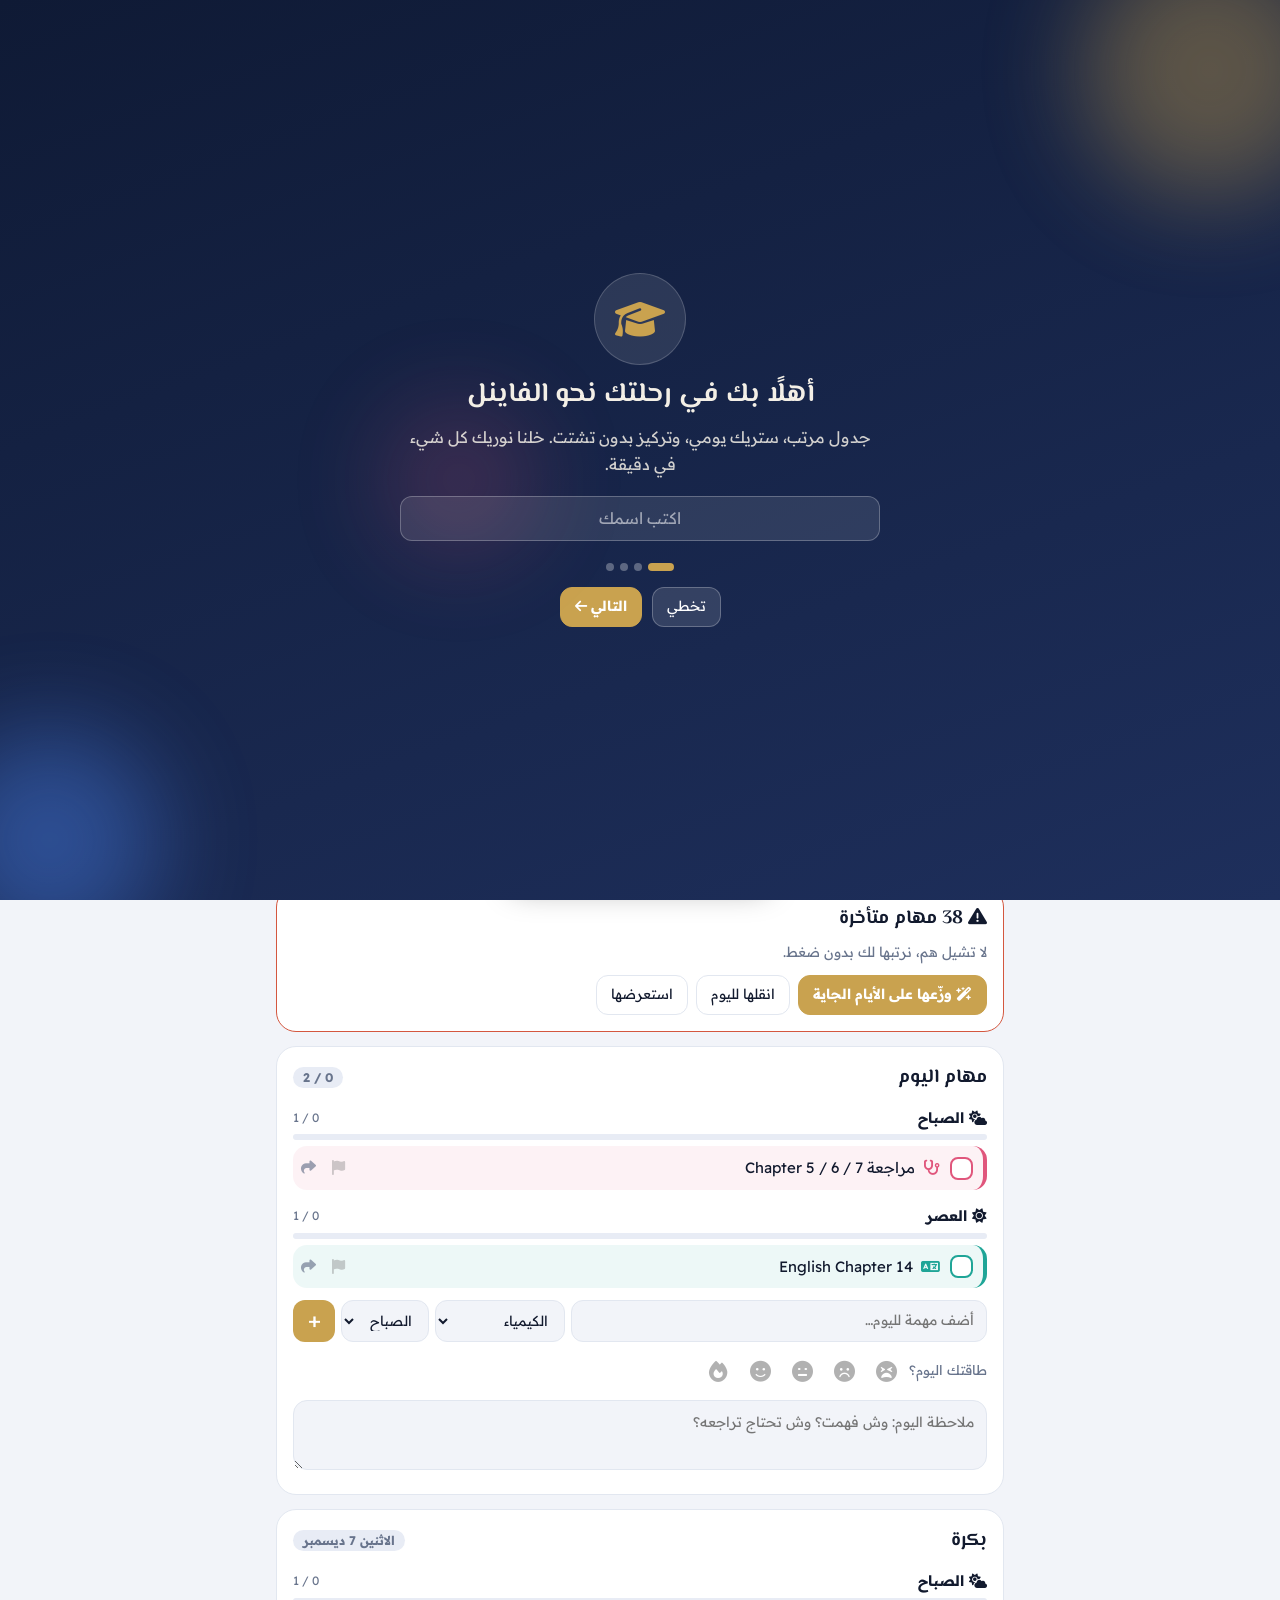
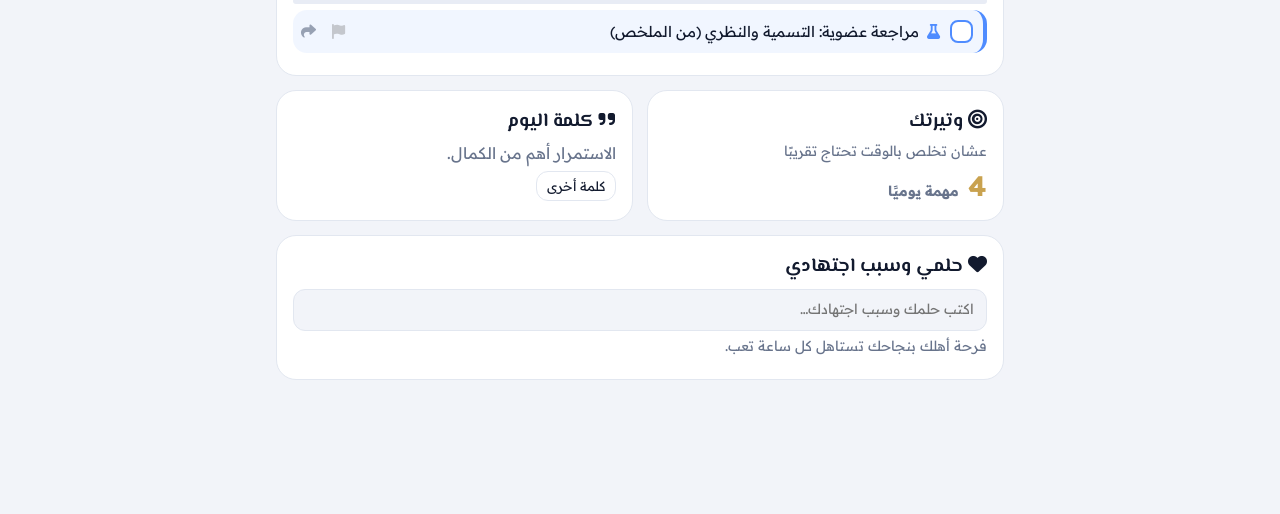
==== commit 6c0bb238: "Update print statement from 'Hello' to 'Goodbye'" ====
--- a/index.html
+++ b/index.html
@@ -4,6 +4,7 @@
 <meta charset="utf-8">
 <meta name="viewport" content="width=device-width, initial-scale=1, viewport-fit=cover">
 <title>رحلتك نحو الفاينل</title>
+<link rel="stylesheet" href="https://cdnjs.cloudflare.com/ajax/libs/font-awesome/6.5.2/css/all.min.css">
 <link href="https://fonts.googleapis.com/css2?family=El+Messiri:wght@600;700&family=Readex+Pro:wght@300;400;500;600;700&display=swap" rel="stylesheet">
 <style>
 :root{--bg:#f2f4f9;--bg2:#e8ecf5;--card:#fff;--tx:#121a2e;--mu:#68748c;--ln:#e2e7f0;--h1:#0f1a35;--h2:#1e2f5c;--ac:#c9a24f;--ok:#1fa597;--bad:#d4573f;color-scheme:light;box-sizing:border-box;padding-top:env(safe-area-inset-top,0px);padding-bottom:env(safe-area-inset-bottom,0px)}
@@ -83,9 +84,9 @@
 @media(max-width:520px){.sub4{grid-template-columns:repeat(3,1fr)}}
 .hm{display:grid;grid-template-columns:repeat(7,1fr);gap:5px}
 .hm span{font-size:11px;text-align:center;color:var(--mu)}
-.hm i{aspect-ratio:1;border-radius:7px;background:var(--bg2);display:grid;place-items:center;font-style:normal;font-size:11px;color:var(--mu);cursor:pointer}
-.hm i.l1{background:color-mix(in srgb,var(--ok) 30%,var(--bg2))}.hm i.l2{background:color-mix(in srgb,var(--ok) 60%,var(--bg2));color:#fff}.hm i.l3{background:var(--ok);color:#fff}
-.hm i.td{outline:2px solid var(--ac);outline-offset:1px}.hm i.fu{opacity:.45}
+.hm>i{aspect-ratio:1;border-radius:7px;background:var(--bg2);display:grid;place-items:center;font-style:normal;font-size:11px;color:var(--mu);cursor:pointer}
+.hm>i.l1{background:color-mix(in srgb,var(--ok) 30%,var(--bg2))}.hm>i.l2{background:color-mix(in srgb,var(--ok) 60%,var(--bg2));color:#fff}.hm>i.l3{background:var(--ok);color:#fff}
+.hm>i.td{outline:2px solid var(--ac);outline-offset:1px}.hm>i.fu{opacity:.45}
 .sb{display:flex;align-items:center;gap:10px;font-size:13.5px;margin:8px 0}.sb span:first-child{width:92px;flex:none}
 .bar{flex:1;height:9px;background:var(--bg2);border-radius:6px;overflow:hidden}.bar i{display:block;height:100%;border-radius:6px}
 .bd{display:grid;grid-template-columns:repeat(4,1fr);gap:8px}
@@ -111,17 +112,56 @@
 .pnl h3{font-size:14px;margin:16px 0 8px;color:var(--mu)}.pnl h3:first-child{margin-top:0}
 .sw{display:flex;gap:10px}.sw button{width:34px;height:34px;border-radius:50%;border:3px solid var(--card);cursor:pointer}.sw button.on{outline:2px solid var(--tx)}
 .fx{position:fixed;top:-16px;z-index:80;pointer-events:none;animation:fl linear forwards}@keyframes fl{to{transform:translateY(108vh) rotate(720deg);opacity:.3}}
+
+@keyframes up{from{opacity:0;transform:translate(var(--dx,0),18px)}}
+@keyframes pop{0%{transform:scale(.5);opacity:0}70%{transform:scale(1.1)}}
+@keyframes fl2{50%{transform:scale(1.18) rotate(5deg)}}
+@keyframes pulse{70%{box-shadow:0 0 0 22px transparent}100%{box-shadow:0 0 0 0 transparent}}
+@keyframes flo{50%{transform:translateY(-6px) rotate(-6deg)}}
+@keyframes orb{50%{transform:translate(30px,-40px) scale(1.2)}}
+@keyframes gw{from{width:0!important}}
+@keyframes fd{from{opacity:0}}
+#app.f{--dx:-30px}#app.b{--dx:30px}
+#app.in>*{animation:up .55s cubic-bezier(.2,.8,.2,1) both}
+#app.in>*:nth-child(2){animation-delay:.07s}#app.in>*:nth-child(3){animation-delay:.14s}#app.in>*:nth-child(4){animation-delay:.21s}#app.in>*:nth-child(5){animation-delay:.28s}#app.in>*:nth-child(n+6){animation-delay:.35s}
+.card{transition:transform .25s,box-shadow .25s}.card:hover{transform:translateY(-2px);box-shadow:0 12px 26px -16px rgba(0,0,0,.4)}
+.btn,.tb,.nav button{transition:transform .15s,background .3s,color .3s}.btn:active,.tb:active,.nav button:active{transform:scale(.94)}
+.nav button.on b{animation:pop .4s}
+.tt>i{color:var(--c);margin-inline-end:4px}.tk.fl .ib[data-fl]{color:var(--bad)}
+.sr{display:flex;align-items:baseline;gap:8px}.sr b{font:700 46px "El Messiri",serif;color:var(--ac);line-height:1}.sr span{color:var(--mu)}
+.wd{display:grid;grid-template-columns:repeat(7,1fr);gap:6px;margin:10px 0;text-align:center}
+.wd div{border-radius:14px;padding:7px 0;background:var(--bg2);color:var(--mu);display:flex;flex-direction:column;gap:2px;font-size:14px}.wd small{font-size:10.5px}
+.wd div.on{background:color-mix(in srgb,var(--ac) 22%,var(--bg2));color:var(--ac);animation:pop .5s calc(.07s*var(--i)) both}.wd div.on i{animation:fl2 1.6s ease-in-out infinite}.wd div.td{outline:2px solid var(--ac)}
+.fire{color:#f0803c;animation:fl2 1.6s ease-in-out infinite;display:inline-block}
+.ev{display:flex;align-items:center;gap:10px;padding:9px 0;border-bottom:1px solid var(--ln)}.ev:last-child{border:0}.ev>i{color:var(--ac);width:22px;text-align:center}.ev div{flex:1}.ev small{display:block;color:var(--mu);font-size:12px}
+.ob{position:fixed;inset:0;z-index:70;display:none;flex-direction:column;align-items:center;justify-content:center;padding:24px 18px calc(24px + env(safe-area-inset-bottom,0px));background:linear-gradient(160deg,var(--h1),var(--h2));color:#f3efe6;overflow:auto;text-align:center}
+.ob.on{display:flex;animation:fd .5s both}
+.orb{position:absolute;border-radius:50%;filter:blur(50px);opacity:.4;pointer-events:none;background:var(--ac);animation:orb 9s ease-in-out infinite}
+.o1{width:260px;height:260px;top:-60px;right:-60px}.o2{width:220px;height:220px;bottom:-50px;left:-60px;background:#4f8cff;animation-delay:-3s}.o3{width:150px;height:150px;top:45%;left:30%;background:#e0567c;animation-delay:-6s;opacity:.22}
+.obc{position:relative;max-width:480px;width:100%}.obc>*{animation:up .6s cubic-bezier(.2,.8,.2,1) both}.obc>*:nth-child(2){animation-delay:.1s}.obc>*:nth-child(3){animation-delay:.2s}.obc>*:nth-child(n+4){animation-delay:.3s}
+.obc h1{font:700 27px "El Messiri",serif;margin:8px 0}.obc p{opacity:.85;margin:6px 0 14px}
+.obi{width:92px;height:92px;margin:0 auto 6px;border-radius:50%;display:grid;place-items:center;background:rgba(255,255,255,.1);border:1px solid rgba(255,255,255,.18);animation:pulse 2.4s infinite!important}
+.hat{font-size:40px;color:var(--ac);animation:flo 3s ease-in-out infinite}
+.ob .inp{width:100%;text-align:center;font-size:16px;background:rgba(255,255,255,.1);color:#fff;border-color:rgba(255,255,255,.25);margin:4px 0}.ob .inp::placeholder{color:rgba(255,255,255,.55)}
+.ob .btn{background:rgba(255,255,255,.12);color:#fff;border-color:rgba(255,255,255,.25)}.ob .btn.pr{background:var(--ac);border-color:var(--ac)}
+.obl>div{display:flex;align-items:center;gap:8px;margin:9px 0;font-size:13.5px;animation:up .6s both;animation-delay:calc(.15s*var(--i))}.obl .bar{flex:1;background:rgba(255,255,255,.14)}.obl .bar i{background:var(--ac);animation:gw 1s .4s both}.obl span{width:112px;text-align:start;flex:none}
+.chs{display:flex;flex-wrap:wrap;gap:6px;justify-content:center;margin-top:12px}.chs span{border:1px solid var(--c);border-radius:20px;padding:0 10px;font-size:12.5px}
+.mt{display:flex;gap:10px;align-items:center;text-align:start;margin:8px 0;padding:10px 12px;border-radius:16px;background:rgba(255,255,255,.08);border:1px solid rgba(255,255,255,.12)}.mt>i{font-size:20px;color:var(--ac);width:26px;text-align:center}
+.odots{display:flex;gap:6px;margin-top:18px}.odots i{width:8px;height:8px;border-radius:9px;background:rgba(255,255,255,.3);transition:.3s}.odots i.on{width:26px;background:var(--ac)}
+.obb{display:flex;gap:10px;margin-top:16px;justify-content:center}
+@media (prefers-reduced-motion:reduce){*{animation:none!important}}
 @media (prefers-reduced-motion:reduce){.fx{display:none}*{transition:none!important}}
 </style>
 </head>
 <body>
 <div class="w">
-<header class="top"><div class="brand">🎓 رحلتك نحو الفاينل</div><button class="tb" data-x="th" aria-label="الوضع الليلي">🌓</button><button class="tb" data-x="set" aria-label="الإعدادات">⚙️</button></header>
+<header class="top"><div class="brand"><i class='fas fa-graduation-cap'></i> رحلتك نحو الفاينل</div><button class="tb" data-x="th" aria-label="الوضع الليلي"><i class='fas fa-circle-half-stroke'></i></button><button class="tb" data-x="set" aria-label="الإعدادات"><i class='fas fa-gear'></i></button></header>
 <main id="app"></main>
 </div>
 <button id="mini" data-v="focus"><span id="miniT">25:00</span></button>
-<nav class="nav" aria-label="التنقل"><button data-v="home"><b>🏠</b>اليوم</button><button data-v="plan"><b>📅</b>الجدول</button><button data-v="stats"><b>📊</b>إنجازاتي</button><button data-v="focus"><b>⏱</b>التركيز</button></nav>
+<nav class="nav" aria-label="التنقل"><button data-v="home"><b><i class='fas fa-house'></i></b>اليوم</button><button data-v="plan"><b><i class='fas fa-calendar-days'></i></b>الجدول</button><button data-v="stats"><b><i class='fas fa-chart-column'></i></b>إنجازاتي</button><button data-v="focus"><b><i class='fas fa-stopwatch'></i></b>التركيز</button></nav>
 <div id="ts" role="status" aria-live="polite"></div>
+<div class="ob" id="ob"></div>
 <div class="ov" id="set"><div class="pnl" id="setb"></div></div>
 <input type="file" id="upf" accept=".json" hidden>
 <script>
@@ -155,20 +195,20 @@
 d(),d(),d(),d()/* 16–19: أيام فاضية للمراجعة الحرة */
 ];
 const N=P.length,LAST=N-1;
-const SB={ch:["الكيمياء","#4f8cff","⚗️"],md:["مبادئ طبية","#e0567c","🩺"],en:["English","#1fa597","🇬🇧"],sk:["مهارات اتصال","#8b6cf0","🗣️"],gn:["عام","#c9a24f","⭐"]};
-const SL=[["الصباح","🌅"],["العصر","☀️"],["الليل","🌙"]];
+const SB={ch:["الكيمياء","#4f8cff","<i class='fas fa-flask'></i>"],md:["مبادئ طبية","#e0567c","<i class='fas fa-stethoscope'></i>"],en:["English","#1fa597","<i class='fas fa-language'></i>"],sk:["مهارات اتصال","#8b6cf0","<i class='fas fa-comments'></i>"],gn:["عام","#c9a24f","<i class='fas fa-star'></i>"]};
+const SL=[["الصباح","<i class='fas fa-cloud-sun'></i>"],["العصر","<i class='fas fa-sun'></i>"],["الليل","<i class='fas fa-moon'></i>"]];
 const WK=[[0,"الأسبوع 4: 22 – 28 نوفمبر"],[7,"الأسبوع 5: 29 نوفمبر – 5 ديسمبر · كويز مبادئ طبية (9/10/11)"],[14,"الأسبوع 6: 6 – 12 ديسمبر · آخر أسبوع قبل الفاينل"],[21,"الأسبوع 7: 13 – 19 ديسمبر"]];
 const DN=["الأحد","الاثنين","الثلاثاء","الأربعاء","الخميس","الجمعة","السبت"],MN=["يناير","فبراير","مارس","أبريل","مايو","يونيو","يوليو","أغسطس","سبتمبر","أكتوبر","نوفمبر","ديسمبر"];
-const MOODS=["😫","😕","😐","🙂","🔥"];
+const MOODS=["<i class='fas fa-face-tired'></i>","<i class='fas fa-face-frown'></i>","<i class='fas fa-face-meh'></i>","<i class='fas fa-face-smile'></i>","<i class='fas fa-fire'></i>"];
 const ACC=["#c9a24f","#4f8cff","#1fa597","#e0567c","#8b6cf0","#f0803c"];
 const Q=["الاستمرار أهم من الكمال.","التعب مؤقت والإنجاز يبقى.","ابدأ بما تستطيع وستزداد قدرتك.","ساعة تركيز حقيقية تساوي ثلاث ساعات تشتت.","افهم، لخّص، ثم اختبر نفسك.","يوم سيئ لا يفسد خطة جيدة؛ عد غدًا أقوى."];
 /* ===== أدوات ===== */
 const $=s=>document.querySelector(s),pad=n=>("0"+n).slice(-2);
 const J=(k,v)=>{try{const x=localStorage.getItem(k);return x?JSON.parse(x):v}catch(e){return v}};
 const Wt=(k,v)=>{try{localStorage.setItem(k,JSON.stringify(v))}catch(e){}};
-let S=J("f26s",{}),F=J("f26f",{}),C=J("f26c",{}),MV=J("f26m",{}),NT=J("f26n",{}),MD=J("f26d",{}),FM=J("f26fm",{}),FD=J("f26fd",{}),FS=J("f26fs",{}),BD=J("f26b",[]);
-let CFG=Object.assign({acc:ACC[0],goal:120,w:25,b:5,quiz:"2026-11-29",name:"",theme:"",snd:1},J("f26cfg",{}));
-const save=()=>{Wt("f26s",S);Wt("f26f",F);Wt("f26c",C);Wt("f26m",MV);Wt("f26n",NT);Wt("f26d",MD);Wt("f26fm",FM);Wt("f26fd",FD);Wt("f26fs",FS);Wt("f26b",BD);Wt("f26cfg",CFG)};
+let S=J("f26s",{}),F=J("f26f",{}),C=J("f26c",{}),MV=J("f26m",{}),NT=J("f26n",{}),MD=J("f26d",{}),FM=J("f26fm",{}),FD=J("f26fd",{}),FS=J("f26fs",{}),BD=J("f26b",[]),ST=J("f26st",{});
+let CFG=Object.assign({acc:ACC[0],goal:120,w:25,b:5,quiz:"2026-11-29",name:"",dream:"",ob:0,theme:"",snd:1},J("f26cfg",{}));
+const save=()=>{Wt("f26s",S);Wt("f26f",F);Wt("f26c",C);Wt("f26m",MV);Wt("f26n",NT);Wt("f26d",MD);Wt("f26fm",FM);Wt("f26fd",FD);Wt("f26fs",FS);Wt("f26b",BD);Wt("f26cfg",CFG);Wt("f26st",ST)};
 const esc=s=>String(s||"").replace(/&/g,"&amp;").replace(/</g,"&lt;").replace(/>/g,"&gt;").replace(/"/g,"&quot;");
 const dt=i=>new Date(2026,10,22+i),fmt=x=>x.getDate()+" "+MN[x.getMonth()];
 const day0=()=>{const n=new Date();return new Date(n.getFullYear(),n.getMonth(),n.getDate())};
@@ -208,35 +248,43 @@
 function tone(f,t,du){if(!CFG.snd)return;try{AC=AC||new(window.AudioContext||window.webkitAudioContext)();const o=AC.createOscillator(),g=AC.createGain();o.frequency.value=f;g.gain.setValueAtTime(.001,AC.currentTime+t);g.gain.exponentialRampToValueAtTime(.12,AC.currentTime+t+.02);g.gain.exponentialRampToValueAtTime(.0001,AC.currentTime+t+du);o.connect(g).connect(AC.destination);o.start(AC.currentTime+t);o.stop(AC.currentTime+t+du+.05)}catch(e){}}
 const chime=()=>[523,659,784,1047].forEach((f,i)=>tone(f,i*.11,.3));
 function conf(n=60){const C2=[CFG.acc,"#4f8cff","#e0567c","#1fa597","#8b6cf0"];for(let i=0;i<n;i++){const s=document.createElement("i");s.className="fx";const z=6+Math.random()*8;s.style.cssText=`left:${Math.random()*100}vw;width:${z}px;height:${z}px;background:${C2[i%5]};border-radius:${Math.random()>.5?"50%":"2px"};animation-duration:${1.8+Math.random()*1.5}s`;document.body.appendChild(s);setTimeout(()=>s.remove(),4000)}}
-let tsH;function toast(m,undo){const t=$("#ts");t.innerHTML="<span>"+esc(m)+"</span>"+(undo?"<button>تراجع</button>":"");if(undo)t.querySelector("button").onclick=()=>{restore(undo);t.className="";toast("تم التراجع")};t.className="on";clearTimeout(tsH);tsH=setTimeout(()=>t.className="",undo?5000:2400)}
+let tsH;function toast(m,undo){const t=$("#ts");t.innerHTML="<span><i class='fas fa-circle-check'></i> "+esc(m)+"</span>"+(undo?"<button>تراجع</button>":"");if(undo)t.querySelector("button").onclick=()=>{restore(undo);t.className="";toast("تم التراجع")};t.className="on";clearTimeout(tsH);tsH=setTimeout(()=>t.className="",undo?5000:2400)}
 /* ===== الواجهات ===== */
 function ring(pc,size,r,sw,col,txt,tc){const c=2*Math.PI*r;return `<svg viewBox="0 0 ${size} ${size}" width="${size}" height="${size}"><circle cx="${size/2}" cy="${size/2}" r="${r}" fill="none" stroke="${tc||"rgba(255,255,255,.15)"}" stroke-width="${sw}"/><circle cx="${size/2}" cy="${size/2}" r="${r}" fill="none" stroke="${col}" stroke-width="${sw}" stroke-linecap="round" stroke-dasharray="${c.toFixed(1)}" stroke-dashoffset="${(c*(1-pc/100)).toFixed(1)}" transform="rotate(-90 ${size/2} ${size/2})"/>${txt||""}</svg>`}
 function row(x,i){
   const dn=S[x.id];let tx=esc(x.t);if(q){const e=esc(q);tx=tx.split(e).join("<mark>"+e+"</mark>")}
-  return `<div class="tk${dn?" dn":""}${F[x.id]?" fl":""}" style="--c:${SB[x.s][1]}"><label><input type="checkbox" data-id="${x.id}" data-d="${i}"${dn?" checked":""}><span class="cb"></span><span class="tt">${SB[x.s][2]} ${tx}${x.o!==i?'<small class="mvd">مؤجّلة</small>':""}${x.cu?'<small class="mvd">مهمتك</small>':""}</span></label><div class="ta"><button class="ib" data-fl="${x.id}" title="أحتاج مراجعة">🚩</button>${!dn&&i<LAST?`<button class="ib" data-mv="${x.id}" data-d="${i}" title="أجّلها لبكرة">↷</button>`:""}${x.cu?`<button class="ib" data-del="${x.id}" data-d="${i}" title="حذف">✕</button>`:""}</div></div>`;
+  return `<div class="tk${dn?" dn":""}${F[x.id]?" fl":""}" style="--c:${SB[x.s][1]}"><label><input type="checkbox" data-id="${x.id}" data-d="${i}"${dn?" checked":""}><span class="cb"></span><span class="tt">${SB[x.s][2]} ${tx}${x.o!==i?'<small class="mvd">مؤجّلة</small>':""}${x.cu?'<small class="mvd">مهمتك</small>':""}</span></label><div class="ta"><button class="ib" data-fl="${x.id}" title="أحتاج مراجعة"><i class='fas fa-flag'></i></button>${!dn&&i<LAST?`<button class="ib" data-mv="${x.id}" data-d="${i}" title="أجّلها لبكرة"><i class='fas fa-share'></i></button>`:""}${x.cu?`<button class="ib" data-del="${x.id}" data-d="${i}" title="حذف"><i class='fas fa-xmark'></i></button>`:""}</div></div>`;
 }
 function slots(i,withAdd){
   return T[i].map((ls,k)=>{if(!ls.length&&!withAdd)return "";const d=ls.filter(x=>S[x.id]).length;
     return `<div class="sl"><span>${SL[k][1]} ${SL[k][0]}</span><small>${ls.length?d+" / "+ls.length:"فاضي"}</small></div>${ls.length?`<div class="mb"><i style="width:${d/ls.length*100}%"></i></div>`:""}${ls.map(x=>row(x,i)).join("")}`}).join("");
 }
 function events(){const [y,m,dd]=CFG.quiz.split("-").map(Number);return [{n:"كويز مبادئ طبية (9/10/11)",d:new Date(y,m-1,dd),k:"quiz"},{n:"نهاية الخطة والانطلاق للفاينل",d:new Date(2026,11,20),k:"end"}]}
+const pd=(x,n)=>new Date(x.getFullYear(),x.getMonth(),x.getDate()-n);
+function dstreak(){let n=0,x=day0();if(!ST[dk(x)])x=pd(x,1);while(ST[dk(x)]){n++;x=pd(x,1)}return n}
+function vStreak(){const t=day0(),k=dk(t),n=dstreak(),bs=Math.max(+J("f26bs",0),n);Wt("f26bs",bs);const W=[];for(let i=6;i>=0;i--)W.push(pd(t,i));
+return `<section class="card"><div class="ch"><h2><i class='fas fa-fire fire'></i> الستريك اليومي</h2><span class="pill">أفضل سلسلة: ${bs}</span></div><div class="sr"><b data-cu="${n}">${n}</b><span>يوم متتالي</span></div><div class="wd">${W.map((x,i)=>`<div class="${ST[dk(x)]?"on":""}${i===6?" td":""}" style="--i:${i}"><i class='fas fa-${ST[dk(x)]?"fire":"circle"}'></i><small>${DN[x.getDay()].slice(0,3)}</small></div>`).join("")}</div>${ST[k]?'<p class="mu">تم تثبيت ستريك اليوم. لا تكسر السلسلة بكرة.</p>':'<button class="btn pr" data-x="chk"><i class="fas fa-fire"></i> ثبّت ستريك اليوم</button><p class="mu">أي مهمة تنجزها أو جلسة تركيز تنحسب تلقائيًا.</p>'}</section>`}
+function vEvents(){const n=new Date(),L=events().filter(e=>e.d>n);if(!L.length)return "";return `<section class="card"><div class="ch"><h2><i class='fas fa-clipboard-list'></i> مواعيد الكويزات القادمة</h2></div>${L.map(e=>`<div class="ev"><i class='fas fa-${e.k==="quiz"?"file-pen":"flag-checkered"}'></i><div><b>${e.n}</b><small>${DN[e.d.getDay()]} ${fmt(e.d)}</small></div><span class="pill">${Math.ceil((e.d-n)/864e5)} يوم</span></div>`).join("")}</section>`}
+function vDream(){return `<section class="card"><div class="ch"><h2><i class='fas fa-heart'></i> حلمي وسبب اجتهادي</h2></div><input id="dm" class="inp" style="width:100%" maxlength="90" placeholder="اكتب حلمك وسبب اجتهادك…" value="${esc(CFG.dream)}"><p class="mu">فرحة أهلك بنجاحك تستاهل كل ساعة تعب.</p></section>`}
 function vHome(){
   const m=M,t0=m.t0,hr=new Date().getHours(),gr=hr<5?"سهران؟ لا تنسَ النوم":hr<12?"صباح الخير":hr<18?"طاب يومك":"مساء الخير";
-  let h=`<section class="hero"><div class="hg"><div class="hl"><div class="gr">${gr}، ${DN[t0.getDay()]} ${fmt(t0)}</div><input id="nm" placeholder="اكتب اسمك هنا" value="${esc(CFG.name)}" aria-label="الاسم"><span class="lv">المستوى ${m.lvl} ⭐</span><div class="xp"><i style="width:${m.xpPc}%"></i></div></div>${ring(m.pc,104,46,8,"var(--ac)",`<text x="52" y="60" text-anchor="middle" fill="#fff" font-size="24" font-weight="700">${m.pc}%</text>`)}</div>
-  <div class="st"><div><b>${m.dn}</b>مهمة منجزة</div><div><b>${m.st}🔥</b>أيام متتالية</div><div><b>${durTxt(m.fToday)}</b>تركيز اليوم</div><div><b>${m.left}</b>يوم للنهاية</div></div></section>`;
-  const nx=events().find(e=>e.d>new Date());
-  if(nx)h+=`<section class="card"><div class="ch"><h2>⏳ ${nx.n}</h2><span class="pill">${fmt(nx.d)}</span></div><div class="cd"><div><b id="c0">0</b>يوم</div><div><b id="c1">0</b>ساعة</div><div><b id="c2">0</b>دقيقة</div><div><b id="c3">0</b>ثانية</div></div></section>`;
-  if(m.late.length)h+=`<section class="card warn"><div class="ch"><h2>⚠️ ${m.late.length} مهام متأخرة</h2></div><p class="mu">لا تشيل هم، نرتبها لك بدون ضغط.</p><div class="row"><button class="btn pr" data-x="rescue">✨ وزّعها على الأيام الجاية</button><button class="btn" data-x="lateToday">انقلها لليوم</button><button class="btn" data-x="seeLate">استعرضها</button></div></section>`;
+  let h=`<section class="hero"><div class="hg"><div class="hl"><div class="gr">${gr}، ${DN[t0.getDay()]} ${fmt(t0)}</div><input id="nm" placeholder="اكتب اسمك هنا" value="${esc(CFG.name)}" aria-label="الاسم"><span class="lv">المستوى ${m.lvl} <i class='fas fa-star'></i></span><div class="xp"><i style="width:${m.xpPc}%"></i></div></div>${ring(m.pc,104,46,8,"var(--ac)",`<text x="52" y="60" text-anchor="middle" fill="#fff" font-size="24" font-weight="700">${m.pc}%</text>`)}</div>
+  <div class="st"><div><b data-cu="${m.dn}">${m.dn}</b>مهمة منجزة</div><div><b>${m.st}<i class='fas fa-fire'></i></b>أيام متتالية</div><div><b>${durTxt(m.fToday)}</b>تركيز اليوم</div><div><b data-cu="${m.left}">${m.left}</b>يوم للنهاية</div></div></section>`;
+  h+=vStreak();const nx=events().find(e=>e.d>new Date());
+  if(nx)h+=`<section class="card"><div class="ch"><h2><i class='fas fa-hourglass-half'></i> ${nx.n}</h2><span class="pill">${fmt(nx.d)}</span></div><div class="cd"><div><b id="c0">0</b>يوم</div><div><b id="c1">0</b>ساعة</div><div><b id="c2">0</b>دقيقة</div><div><b id="c3">0</b>ثانية</div></div></section>`;
+  h+=vEvents();
+  if(m.late.length)h+=`<section class="card warn"><div class="ch"><h2><i class='fas fa-triangle-exclamation'></i> ${m.late.length} مهام متأخرة</h2></div><p class="mu">لا تشيل هم، نرتبها لك بدون ضغط.</p><div class="row"><button class="btn pr" data-x="rescue"><i class='fas fa-wand-magic-sparkles'></i> وزّعها على الأيام الجاية</button><button class="btn" data-x="lateToday">انقلها لليوم</button><button class="btn" data-x="seeLate">استعرضها</button></div></section>`;
   if(m.idx>=0&&m.idx<=LAST){
     const a=all(m.idx),dn=a.filter(x=>S[x.id]).length,k=dk(t0);
-    h+=`<section class="card"><div class="ch"><h2>مهام اليوم</h2><span class="pill">${dn} / ${a.length}</span></div>${a.length?slots(m.idx):'<p class="mu">يوم فاضي للمراجعة الحرة، أضف مهمة 👇</p>'}
-    <form class="add" id="addf" data-d="${m.idx}"><input id="addt" placeholder="أضف مهمة لليوم…" maxlength="120" aria-label="مهمة جديدة"><select id="adds" aria-label="المادة">${Object.keys(SB).map(s=>`<option value="${s}">${SB[s][2]} ${SB[s][0]}</option>`).join("")}</select><select id="addk" aria-label="الفترة">${SL.map((s,i)=>`<option value="${i}">${s[1]} ${s[0]}</option>`).join("")}</select><button aria-label="إضافة">+</button></form>
+    h+=`<section class="card"><div class="ch"><h2>مهام اليوم</h2><span class="pill">${dn} / ${a.length}</span></div>${a.length?slots(m.idx):'<p class="mu">يوم فاضي للمراجعة الحرة، أضف مهمة</p>'}
+    <form class="add" id="addf" data-d="${m.idx}"><input id="addt" placeholder="أضف مهمة لليوم…" maxlength="120" aria-label="مهمة جديدة"><select id="adds" aria-label="المادة">${Object.keys(SB).map(s=>`<option value="${s}">${SB[s][0]}</option>`).join("")}</select><select id="addk" aria-label="الفترة">${SL.map((s,i)=>`<option value="${i}">${s[0]}</option>`).join("")}</select><button aria-label="إضافة">+</button></form>
     <div class="mood">طاقتك اليوم؟ ${MOODS.map((e,i)=>`<button data-mood="${i}" class="${MD[k]===i?"on":""}" aria-label="مزاج ${i+1}">${e}</button>`).join("")}</div>
     <textarea id="nt" placeholder="ملاحظة اليوم: وش فهمت؟ وش تحتاج تراجعه؟">${esc(NT[k])}</textarea></section>`;
-    if(m.flag.length)h+=`<section class="card"><div class="ch"><h2>🚩 أحتاج مراجعتها</h2><span class="pill">${m.flag.length}</span></div>${m.flag.slice(0,6).map(x=>`<div class="tk fl" style="--c:${SB[x.s][1]}"><label style="cursor:default"><span class="tt">${SB[x.s][2]} ${esc(x.t)} <small class="mvd">${DN[dt(x.d).getDay()]} ${fmt(dt(x.d))}</small></span></label><div class="ta"><button class="ib" data-fl="${x.id}" title="أزل العلامة">✓</button></div></div>`).join("")}<p class="mu">علّم أي مهمة بـ 🚩 وتتجمع هنا للمراجعة قبل الفاينل.</p></section>`;
-    if(m.idx<LAST)h+=`<section class="card"><div class="ch"><h2>بكرة</h2><span class="pill">${DN[dt(m.idx+1).getDay()]} ${fmt(dt(m.idx+1))}</span></div>${all(m.idx+1).length?slots(m.idx+1):'<p class="mu">يوم خفيف 🎉</p>'}</section>`;
-  }else h+=`<section class="card"><p class="mu">${m.idx<0?"الجدول يبدأ يوم 22 نوفمبر.":"انتهى الجدول. بالتوفيق في الفاينل! 🎓"}</p></section>`;
-  h+=`<div class="g2"><section class="card"><h2>🎯 وتيرتك</h2><p class="mu">عشان تخلص بالوقت تحتاج تقريبًا</p><div class="big">${m.need} <small style="font-size:14px;color:var(--mu)">مهمة يوميًا</small></div></section><section class="card"><h2>💬 كلمة اليوم</h2><p class="mu" style="font-size:16px">${Q[(t0.getDate()+qi)%Q.length]}</p><button class="btn sm" data-x="qt">كلمة أخرى</button></section></div>`;
+    if(m.flag.length)h+=`<section class="card"><div class="ch"><h2><i class='fas fa-flag'></i> أحتاج مراجعتها</h2><span class="pill">${m.flag.length}</span></div>${m.flag.slice(0,6).map(x=>`<div class="tk fl" style="--c:${SB[x.s][1]}"><label style="cursor:default"><span class="tt">${SB[x.s][2]} ${esc(x.t)} <small class="mvd">${DN[dt(x.d).getDay()]} ${fmt(dt(x.d))}</small></span></label><div class="ta"><button class="ib" data-fl="${x.id}" title="أزل العلامة"><i class='fas fa-check'></i></button></div></div>`).join("")}<p class="mu">علّم أي مهمة بـ <i class='fas fa-flag'></i> وتتجمع هنا للمراجعة قبل الفاينل.</p></section>`;
+    if(m.idx<LAST)h+=`<section class="card"><div class="ch"><h2>بكرة</h2><span class="pill">${DN[dt(m.idx+1).getDay()]} ${fmt(dt(m.idx+1))}</span></div>${all(m.idx+1).length?slots(m.idx+1):'<p class="mu">يوم خفيف</p>'}</section>`;
+  }else h+=`<section class="card"><p class="mu">${m.idx<0?"الجدول يبدأ يوم 22 نوفمبر.":"انتهى الجدول. بالتوفيق في الفاينل! <i class='fas fa-graduation-cap'></i>"}</p></section>`;
+  h+=`<div class="g2"><section class="card"><h2><i class='fas fa-bullseye'></i> وتيرتك</h2><p class="mu">عشان تخلص بالوقت تحتاج تقريبًا</p><div class="big">${m.need} <small style="font-size:14px;color:var(--mu)">مهمة يوميًا</small></div></section><section class="card"><h2><i class='fas fa-quote-right'></i> كلمة اليوم</h2><p class="mu" style="font-size:16px">${Q[(t0.getDate()+qi)%Q.length]}</p><button class="btn sm" data-x="qt">كلمة أخرى</button></section></div>`;
+  h+=vDream();
   return h;
 }
 function planList(){
@@ -249,7 +297,7 @@
     any=true;const ids=new Set(ls.map(x=>x.id));
     h+=`<div class="day${isT?" today":""}${full(i)?" done":""}" id="d${i}"><div class="dh"><b>${DN[dt(i).getDay()]}${isT?'<span class="tag t">اليوم</span>':""}${past&&!full(i)&&all(i).length?'<span class="tag">متأخر</span>':""}</b><span>${fmt(dt(i))} <button class="ib" data-addday="${i}" title="إضافة مهمة">+</button></span></div>${T[i].map((l,k)=>{const f=l.filter(x=>ids.has(x.id));return f.length?`<div class="sl"><span>${SL[k][1]} ${SL[k][0]}</span></div>`+f.map(x=>row(x,i)).join(""):""}).join("")||'<p class="mu">يوم راحة / مراجعة حرة</p>'}</div>`;
   });
-  return any?h:`<p class="empty">${tab==="late"?"🎉 ما عندك أي مهمة متأخرة!":"لا توجد مهام هنا. جرّب «الكل»."}</p>`;
+  return any?h:`<p class="empty">${tab==="late"?"ما عندك أي مهمة متأخرة!":"لا توجد مهام هنا. جرّب «الكل»."}</p>`;
 }
 function vPlan(){
   return `<div class="srch"><input id="q" value="${esc(q)}" placeholder="ابحث في المهام… مثلًا Chapter 8" aria-label="بحث"></div><div class="chips"><button data-f=""${flt?"":' class="on"'}>كل المواد</button>${Object.keys(SB).map(k=>`<button data-f="${k}"${flt===k?' class="on"':""}>${SB[k][2]} ${SB[k][0]}</button>`).join("")}</div><div class="seg"><button data-tab="up"${tab==="up"?' class="on"':""}>القادم</button><button data-tab="late"${tab==="late"?' class="on"':""}>المتأخر${M.late.length?" ("+M.late.length+")":""}</button><button data-tab="all"${tab==="all"?' class="on"':""}>الكل</button></div><div id="list">${planList()}</div>`;
@@ -257,18 +305,18 @@
 function vStats(){
   const m=M;let h=`<section class="card"><div class="ch"><h2>المواد</h2><span class="pill">${m.dn} / ${m.tot}</span></div><div class="sub4">`;
   for(const k in SB){if(!m.sc[k])continue;const p=Math.round(m.sd[k]/m.sc[k]*100);h+=`<div>${ring(p,80,32,8,SB[k][1],`<text x="40" y="46" text-anchor="middle" fill="currentColor" font-size="16" font-weight="700">${p}%</text>`,"var(--bg2)")}${SB[k][2]} ${SB[k][0]}<br>${m.sd[k]} من ${m.sc[k]}</div>`}
-  h+=`</div></section><section class="card"><div class="ch"><h2>خريطة الإنجاز</h2><span class="pill">أفضل سلسلة: ${m.best} 🔥</span></div><div class="hm">${["ح","ن","ث","ر","خ","ج","س"].map(x=>`<span>${x}</span>`).join("")}`;
+  h+=`</div></section><section class="card"><div class="ch"><h2>خريطة الإنجاز</h2><span class="pill">أفضل سلسلة: ${m.best} <i class='fas fa-fire'></i></span></div><div class="hm">${["ح","ن","ث","ر","خ","ج","س"].map(x=>`<span>${x}</span>`).join("")}`;
   T.forEach((_,i)=>{const a=all(i),d=a.filter(x=>S[x.id]).length,r=a.length?d/a.length:0,l=!d?0:r<.5?1:r<1?2:3,md=MD[dk(dt(i))];h+=`<i class="l${l}${i>m.idx?" fu":""}${i===m.idx?" td":""}" data-jump="${i}" title="${DN[dt(i).getDay()]} ${fmt(dt(i))}: ${d}/${a.length}">${md!==undefined?MOODS[md]:dt(i).getDate()}</i>`});
-  h+=`</div></section><div class="g2"><section class="card"><h2>⏱ وقت التركيز</h2><div class="big">${durTxt(m.fmT)}</div><p class="mu">${m.fsT} جلسة إجمالًا</p>`;
+  h+=`</div></section><div class="g2"><section class="card"><h2><i class='fas fa-stopwatch'></i> وقت التركيز</h2><div class="big">${durTxt(m.fmT)}</div><p class="mu">${m.fsT} جلسة إجمالًا</p>`;
   const mx=Math.max(1,...Object.keys(SB).map(k=>FM[k]||0));for(const k in SB)h+=`<div class="sb"><span>${SB[k][0]}</span><div class="bar"><i style="width:${(FM[k]||0)/mx*100}%;background:${SB[k][1]}"></i></div><small>${FM[k]||0}د</small></div>`;
-  h+=`</section><section class="card"><h2>📈 آخر 7 أيام</h2>`;
+  h+=`</section><section class="card"><h2><i class='fas fa-chart-line'></i> آخر 7 أيام</h2>`;
   const ds=[];for(let i=6;i>=0;i--){const x=new Date(+day0()-i*864e5);ds.push([x,FD[dk(x)]||0])}const m2=Math.max(CFG.goal,...ds.map(x=>x[1]));
   h+=`<div style="display:flex;gap:6px;height:120px;align-items:flex-end">${ds.map(([x,v])=>`<div style="flex:1;height:100%;display:flex;flex-direction:column;justify-content:flex-end;align-items:center;font-size:10.5px;color:var(--mu)" title="${durTxt(v)}"><i style="width:100%;height:${v/m2*100}%;min-height:3px;border-radius:8px 8px 3px 3px;background:${v>=CFG.goal?"var(--ok)":"var(--ac)"}"></i>${DN[x.getDay()].slice(0,3)}</div>`).join("")}</div><p class="mu">الأخضر = حققت هدفك (${durTxt(CFG.goal)})</p></section></div>`;
-  const al=k=>m.sc[k]>0&&m.sd[k]===m.sc[k],B=[["🌱","الانطلاقة",m.dn>=1],["🔥","3 أيام متتالية",m.best>=3],["📚","25 مهمة",m.dn>=25],["🎯","50 مهمة",m.dn>=50],["🌓","نصف الطريق",m.pc>=50],["⚗️","سيد الكيمياء",al("ch")],["🩺","طبيب المستقبل",al("md")],["🇬🇧","English Pro",al("en")],["🗣️","متحدث لبق",al("sk")],["⏱","5 ساعات تركيز",m.fmT>=300],["⭐","المستوى 5",m.lvl>=5],["🏆","الختام",m.pc===100]];
+  const al=k=>m.sc[k]>0&&m.sd[k]===m.sc[k],B=[["<i class='fas fa-seedling'></i>","الانطلاقة",m.dn>=1],["<i class='fas fa-fire'></i>","3 أيام متتالية",m.best>=3],["<i class='fas fa-book'></i>","25 مهمة",m.dn>=25],["<i class='fas fa-bullseye'></i>","50 مهمة",m.dn>=50],["<i class='fas fa-circle-half-stroke'></i>","نصف الطريق",m.pc>=50],["<i class='fas fa-flask'></i>","سيد الكيمياء",al("ch")],["<i class='fas fa-stethoscope'></i>","طبيب المستقبل",al("md")],["<i class='fas fa-language'></i>","English Pro",al("en")],["<i class='fas fa-comments'></i>","متحدث لبق",al("sk")],["<i class='fas fa-stopwatch'></i>","5 ساعات تركيز",m.fmT>=300],["<i class='fas fa-star'></i>","المستوى 5",m.lvl>=5],["<i class='fas fa-trophy'></i>","الختام",m.pc===100]];
   h+=`<section class="card"><div class="ch"><h2>أوسمتك</h2><span class="pill">${B.filter(x=>x[2]).length} / ${B.length}</span></div><div class="bd">${B.map(x=>`<div class="${x[2]?"on":""}"><b>${x[0]}</b>${x[1]}</div>`).join("")}</div></section>`;
   return h;
 }
-function badgeCheck(){const m=M,al=k=>m.sc[k]>0&&m.sd[k]===m.sc[k],B=[["الانطلاقة",m.dn>=1],["3 أيام",m.best>=3],["25 مهمة",m.dn>=25],["50 مهمة",m.dn>=50],["نصف الطريق",m.pc>=50],["سيد الكيمياء",al("ch")],["طبيب المستقبل",al("md")],["English Pro",al("en")],["متحدث لبق",al("sk")],["5 ساعات",m.fmT>=300],["المستوى 5",m.lvl>=5],["الختام",m.pc===100]],nw=B.filter(b=>b[1]&&!BD.includes(b[0])).map(b=>b[0]);if(nw.length){BD.push(...nw);save();if(BD.length>nw.length)setTimeout(()=>{toast("🏅 وسام جديد: "+nw[0]);conf();chime()},600)}}
+function badgeCheck(){const m=M,al=k=>m.sc[k]>0&&m.sd[k]===m.sc[k],B=[["الانطلاقة",m.dn>=1],["3 أيام",m.best>=3],["25 مهمة",m.dn>=25],["50 مهمة",m.dn>=50],["نصف الطريق",m.pc>=50],["سيد الكيمياء",al("ch")],["طبيب المستقبل",al("md")],["English Pro",al("en")],["متحدث لبق",al("sk")],["5 ساعات",m.fmT>=300],["المستوى 5",m.lvl>=5],["الختام",m.pc===100]],nw=B.filter(b=>b[1]&&!BD.includes(b[0])).map(b=>b[0]);if(nw.length){BD.push(...nw);save();if(BD.length>nw.length)setTimeout(()=>{toast("وسام جديد: "+nw[0]);conf();chime()},600)}}
 /* ===== التركيز ===== */
 let TM=Object.assign({m:"w",rem:CFG.w*60,dur:CFG.w*60,end:0,run:false,sub:"ch"},J("f26tm",{}));
 const len=m=>(m==="w"?CFG.w:CFG.b)*60,saveT=()=>Wt("f26tm",TM);
@@ -276,15 +324,15 @@
 function tPause(){TM.rem=Math.max(0,Math.ceil((TM.end-Date.now())/1e3));TM.run=false;saveT();tDraw()}
 function tReset(){TM.run=false;TM.dur=TM.rem=len(TM.m);saveT();tDraw()}
 function tDone(skip){
-  if(TM.m==="w"&&!skip){const mins=Math.round(TM.dur/60),k=dk(day0());FM[TM.sub]=(FM[TM.sub]||0)+mins;FD[k]=(FD[k]||0)+mins;FS[k]=(FS[k]||0)+1;save();chime();conf(40);toast("🍅 جلسة كاملة! +15 XP")}
+  if(TM.m==="w"&&!skip){const mins=Math.round(TM.dur/60),k=dk(day0());FM[TM.sub]=(FM[TM.sub]||0)+mins;FD[k]=(FD[k]||0)+mins;FS[k]=(FS[k]||0)+1;ST[k]=1;save();chime();conf(40);toast("جلسة كاملة! +15 XP")}
   TM.m=TM.m==="w"?"b":"w";TM.dur=TM.rem=len(TM.m);TM.run=false;
   if(TM.m==="b"&&!skip)tStart();saveT();render(true);
 }
 function tDraw(){
   if(TM.run){TM.rem=Math.max(0,Math.ceil((TM.end-Date.now())/1e3));if(TM.rem<=0)return tDone()}
   const s=TM.rem,str=pad(Math.floor(s/60))+":"+pad(s%60),e=$("#tmT");
-  if(e){e.textContent=str;$("#tmM").textContent=TM.m==="w"?"وقت التركيز":"استراحة ☕";$("#tmR").style.strokeDashoffset=(615.8*(1-s/(TM.dur||1))).toFixed(1);$("#tmGo").textContent=TM.run?"إيقاف مؤقت ⏸":s<TM.dur?"استكمل ▶":"ابدأ ▶"}
-  $("#mini").classList.toggle("on",(TM.run||s<TM.dur)&&V!=="focus");$("#miniT").textContent=(TM.m==="b"?"☕ ":"")+str;
+  if(e){e.textContent=str;$("#tmM").innerHTML=TM.m==="w"?"وقت التركيز":"استراحة <i class='fas fa-mug-hot'></i>";$("#tmR").style.strokeDashoffset=(615.8*(1-s/(TM.dur||1))).toFixed(1);$("#tmGo").innerHTML=TM.run?"إيقاف مؤقت <i class='fas fa-pause'></i>":s<TM.dur?"استكمل <i class='fas fa-play'></i>":"ابدأ <i class='fas fa-play'></i>"}
+  $("#mini").classList.toggle("on",(TM.run||s<TM.dur)&&V!=="focus");$("#miniT").innerHTML=(TM.m==="b"?"<i class='fas fa-mug-hot'></i> ":"")+str;
   document.title=TM.run?str+" · رحلتك نحو الفاينل":"رحلتك نحو الفاينل";
 }
 function vFocus(){
@@ -292,21 +340,26 @@
   return `<section class="card fc"><div class="chips" style="justify-content:center">${Object.keys(SB).map(k=>`<button data-fs="${k}"${TM.sub===k?' class="on"':""}>${SB[k][2]} ${SB[k][0]}</button>`).join("")}</div>
   <div class="seg">${[[25,5],[50,10],[90,20]].map(p=>`<button data-pre="${p[0]},${p[1]}"${CFG.w===p[0]&&CFG.b===p[1]?' class="on"':""}>${p[0]} / ${p[1]}</button>`).join("")}</div>
   <div class="tring"><svg viewBox="0 0 220 220"><circle cx="110" cy="110" r="98" fill="none" stroke="var(--bg2)" stroke-width="12"/><circle id="tmR" cx="110" cy="110" r="98" fill="none" stroke="${SB[TM.sub][1]}" stroke-width="12" stroke-linecap="round" stroke-dasharray="615.8" stroke-dashoffset="0" transform="rotate(-90 110 110)"/></svg><div class="in"><div class="mu" id="tmM"></div><div id="tmT">00:00</div><div class="mu">${SB[TM.sub][2]} ${SB[TM.sub][0]}</div></div></div>
-  <div class="ctl"><button class="btn" data-x="trs">إعادة</button><button class="btn pr" id="tmGo" data-x="tgo">ابدأ</button><button class="btn" data-x="tsk">تخطي ⏭</button></div></section>
-  <div class="g2"><section class="card"><h2>🎯 هدف اليوم</h2><div class="big">${durTxt(fm)} <small style="font-size:14px;color:var(--mu)">من ${durTxt(CFG.goal)}</small></div><div class="mb" style="margin-top:8px"><i style="width:${gp}%"></i></div><p class="mu">${gp>=100?"حققت هدفك! 🏆":"باقي "+durTxt(CFG.goal-fm)}</p></section><section class="card"><h2>🍅 جلسات اليوم</h2><div class="big">${M.sToday}</div><p class="mu">${"🍅".repeat(Math.min(M.sToday,12))||"ابدأ أول جلسة!"}</p></section></div>`;
+  <div class="ctl"><button class="btn" data-x="trs">إعادة</button><button class="btn pr" id="tmGo" data-x="tgo">ابدأ</button><button class="btn" data-x="tsk">تخطي <i class='fas fa-forward-step'></i></button></div></section>
+  <div class="g2"><section class="card"><h2><i class='fas fa-bullseye'></i> هدف اليوم</h2><div class="big">${durTxt(fm)} <small style="font-size:14px;color:var(--mu)">من ${durTxt(CFG.goal)}</small></div><div class="mb" style="margin-top:8px"><i style="width:${gp}%"></i></div><p class="mu">${gp>=100?"حققت هدفك! <i class='fas fa-trophy'></i>":"باقي "+durTxt(CFG.goal-fm)}</p></section><section class="card"><h2><i class='fas fa-bolt'></i> جلسات اليوم</h2><div class="big">${M.sToday}</div><p class="mu">${"<i class='fas fa-bolt'></i>".repeat(Math.min(M.sToday,12))||"ابدأ أول جلسة!"}</p></section></div>`;
 }
 /* ===== العرض ===== */
-function render(keep){const y=scrollY;M=calc();badgeCheck();$("#app").innerHTML=V==="plan"?vPlan():V==="stats"?vStats():V==="focus"?vFocus():vHome();document.querySelectorAll(".nav button").forEach(b=>b.classList.toggle("on",b.dataset.v===V));if(keep)scrollTo(0,y);tDraw();tickCD()}
-function go(v){V=v;Wt("f26v",v);render();scrollTo(0,0)}
+function render(keep){const y=scrollY;M=calc();badgeCheck();$("#app").innerHTML=V==="plan"?vPlan():V==="stats"?vStats():V==="focus"?vFocus():vHome();document.querySelectorAll(".nav button").forEach(b=>b.classList.toggle("on",b.dataset.v===V));if(keep)scrollTo(0,y);tDraw();tickCD();if(ANIM){cu();ANIM=0}}
+const ORD=["home","plan","stats","focus"];let ANIM=0;
+function go(v){const d=ORD.indexOf(v)-ORD.indexOf(V),a=$("#app");V=v;Wt("f26v",v);ANIM=1;a.className="in "+(d<0?"b":"f");render();scrollTo(0,0);setTimeout(()=>a.className="",1000)}
+function nav(n){const i=ORD.indexOf(V)+n;if(i>=0&&i<ORD.length)go(ORD[i])}
+function cu(){document.querySelectorAll("[data-cu]").forEach(e=>{const n=+e.dataset.cu,t0=performance.now();(function f(t){const p=Math.min(1,(t-t0)/900);e.textContent=Math.round(n*(1-Math.pow(1-p,3)));if(p<1)requestAnimationFrame(f)})(t0)})}
+let tx0=0,ty0=0;document.addEventListener("touchstart",e=>{tx0=e.touches[0].clientX;ty0=e.touches[0].clientY},{passive:true});
+document.addEventListener("touchend",e=>{if($("#ob").classList.contains("on")||$("#set").classList.contains("on")||e.target.closest("input,textarea,.chips,.hm"))return;const t=e.changedTouches[0],dx=t.clientX-tx0,dy=t.clientY-ty0;if(Math.abs(dx)>80&&Math.abs(dy)<45)nav(dx<0?1:-1)},{passive:true});
 function tickCD(){const nx=events().find(e=>e.d>new Date());if(!nx||!$("#c0"))return;const s=Math.floor((nx.d-new Date())/1e3);[Math.floor(s/86400),Math.floor(s%86400/3600),Math.floor(s%3600/60),s%60].forEach((x,i)=>{const e=$("#c"+i);if(e)e.textContent=x})}
 setInterval(()=>{if(TM.run)tDraw();tickCD()},250);
 /* ===== إجراءات ===== */
 function move(id,from,to){if(id[0]==="x"){const a=C[from]||[],k=a.findIndex(c=>c.id===id);if(k<0)return;const [c]=a.splice(k,1);(C[to]=C[to]||[]).push(c)}else{const o=+id.split("_")[0];if(to===o)delete MV[id];else MV[id]=to}}
-function rescue(){const s=snap(),st=Math.max(M.idx,0),en=Math.min(LAST,st+6),ld={};for(let i=st;i<=en;i++)ld[i]=all(i).filter(x=>!S[x.id]).length;M.late.forEach(x=>{let b=st;for(let i=st;i<=en;i++)if(ld[i]<ld[b])b=i;ld[b]++;move(x.id,x.d,b)});const n=M.late.length;save();render(true);toast("✨ وزّعت "+n+" مهام على الأيام الجاية",s)}
+function rescue(){const s=snap(),st=Math.max(M.idx,0),en=Math.min(LAST,st+6),ld={};for(let i=st;i<=en;i++)ld[i]=all(i).filter(x=>!S[x.id]).length;M.late.forEach(x=>{let b=st;for(let i=st;i<=en;i++)if(ld[i]<ld[b])b=i;ld[b]++;move(x.id,x.d,b)});const n=M.late.length;save();render(true);toast("وزّعت "+n+" مهام على الأيام الجاية",s)}
 function lateToday(){const s=snap(),n=M.late.length;M.late.forEach(x=>move(x.id,x.d,M.idx));save();render(true);toast("نقلت "+n+" مهام لليوم",s)}
 function addTask(i,t,s,k){t=(t||"").trim();if(!t)return;(C[i]=C[i]||[]).push({id:uid(),t,s,k:+k||0});save();render(true);tone(520,0,.15);toast("تمت إضافة المهمة")}
-function exportData(){return {v:3,S,F,C,MV,NT,MD,FM,FD,FS,BD,CFG}}
-function importData(o){if(!o||o.v!==3)throw 0;S=o.S||{};F=o.F||{};C=o.C||{};MV=o.MV||{};NT=o.NT||{};MD=o.MD||{};FM=o.FM||{};FD=o.FD||{};FS=o.FS||{};BD=o.BD||[];CFG=Object.assign(CFG,o.CFG||{});save();applyTheme();render(true);toast("✅ تمت استعادة التقدم")}
+function exportData(){return {v:3,S,F,C,MV,NT,MD,FM,FD,FS,BD,CFG,ST}}
+function importData(o){if(!o||o.v!==3)throw 0;S=o.S||{};F=o.F||{};C=o.C||{};MV=o.MV||{};NT=o.NT||{};MD=o.MD||{};FM=o.FM||{};FD=o.FD||{};FS=o.FS||{};BD=o.BD||[];ST=o.ST||{};CFG=Object.assign(CFG,o.CFG||{});save();applyTheme();render(true);toast("تمت استعادة التقدم")}
 function dl(){const b=new Blob([JSON.stringify(exportData())],{type:"application/json"}),a=document.createElement("a");a.href=URL.createObjectURL(b);a.download="final-plan-"+dk(day0())+".json";a.click();setTimeout(()=>URL.revokeObjectURL(a.href),1000)}
 function jump(i){V="plan";tab="all";flt="";q="";render();const e=$("#d"+i);if(e)e.scrollIntoView({block:"center"})}
 function openSet(){
@@ -316,16 +369,33 @@
   <h3>الهدف اليومي للتركيز (دقيقة)</h3><input type="number" class="inp" id="sg" min="10" max="900" step="10" value="${CFG.goal}">
   <h3>المؤقت: التركيز / الاستراحة (دقيقة)</h3><div class="row" style="margin:0"><input type="number" class="inp" id="sw" min="1" max="180" value="${CFG.w}" style="width:90px"><input type="number" class="inp" id="sbk" min="1" max="60" value="${CFG.b}" style="width:90px"></div>
   <h3>الصوت</h3><label><input type="checkbox" id="ssn"${CFG.snd?" checked":""}> أصوات الإنجاز والمؤقت</label>
-  <h3>النسخ الاحتياطي</h3><div class="row" style="margin:0"><button class="btn sm" data-x="dl">⬇️ تنزيل نسخة</button><button class="btn sm" data-x="up">⬆️ استعادة من ملف</button><button class="btn sm" data-x="unmv">إلغاء التأجيلات</button><button class="btn sm" data-x="rs" style="color:var(--bad)">مسح العلامات</button></div>
+  <h3>الجولة التعريفية</h3><div class="row" style="margin:0"><button class="btn sm" data-x="tour"><i class="fas fa-route"></i> إعادة الجولة</button></div>
+  <h3>النسخ الاحتياطي</h3><div class="row" style="margin:0"><button class="btn sm" data-x="dl"><i class='fas fa-download'></i> تنزيل نسخة</button><button class="btn sm" data-x="up"><i class='fas fa-upload'></i> استعادة من ملف</button><button class="btn sm" data-x="unmv">إلغاء التأجيلات</button><button class="btn sm" data-x="rs" style="color:var(--bad)">مسح العلامات</button></div>
   <div class="row"><button class="btn pr" data-x="close">تم</button></div>`;
   $("#set").classList.add("on");
 }
 const closeOv=()=>$("#set").classList.remove("on");
+
+/* ===== الترحيب ===== */
+let obi=0;
+function obView(i){
+ if(i===0)return `<div class="obi"><i class="fas fa-graduation-cap hat"></i></div><h1>أهلًا بك في رحلتك نحو الفاينل</h1><p>جدول مرتب، ستريك يومي، وتركيز بدون تشتت. خلنا نوريك كل شيء في دقيقة.</p><input id="obn" class="inp" placeholder="اكتب اسمك" maxlength="24" value="${esc(CFG.name)}">`;
+ if(i===1){const W2=WK.map((w,k)=>{const a=w[0],b=k<WK.length-1?WK[k+1][0]:N;let c=0;for(let j=a;j<b;j++)c+=all(j).length;return [w[1].split("·")[0],c]}),mx=Math.max(1,...W2.map(x=>x[1]));
+  return `<div class="obi"><i class="fas fa-calendar-days hat"></i></div><h1>جدولك باختصار</h1><p>${N} يوم و${M.tot} مهمة، موزعة على الصباح والعصر والليل.</p><div class="obl">${W2.map((x,k)=>`<div style="--i:${k}"><span>${x[0]}</span><div class="bar"><i style="width:${x[1]/mx*100}%"></i></div><small>${x[1]}</small></div>`).join("")}</div><div class="chs">${Object.keys(SB).filter(k=>M.sc[k]).map(k=>`<span style="--c:${SB[k][1]}">${SB[k][2]} ${SB[k][0]}</span>`).join("")}</div>`}
+ if(i===2){const n=new Date(),E=events().filter(e=>e.d>n),s=Math.max(M.idx,0),D=[];for(let j=s;j<Math.min(N,s+3);j++)D.push(j);
+  return `<div class="obi"><i class="fas fa-bell hat"></i></div><h1>مواعيد الكويزات القادمة</h1><div class="obl">${E.map((e,k)=>`<div style="--i:${k}"><span style="width:auto;flex:1"><b>${e.n}</b><br><small>${DN[e.d.getDay()]} ${fmt(e.d)}</small></span><b>${Math.ceil((e.d-n)/864e5)} يوم</b></div>`).join("")}</div><p>أيامك الجاية:</p><div class="obl">${D.map((j,k)=>`<div style="--i:${k+2}"><span style="width:92px"><b>${DN[dt(j).getDay()]}</b> ${fmt(dt(j))}</span><small style="flex:1;text-align:start">${all(j).slice(0,2).map(x=>esc(x.t)).join(" · ")||"مراجعة حرة"}</small></div>`).join("")}</div>`}
+ return `<div class="obi"><i class="fas fa-rocket hat"></i></div><h1>ليش تجتهد؟</h1><div class="mt"><i class="fas fa-fire"></i><span>اجتهد الحين، تعبك مؤقت وفرحتك تبقى.</span></div><div class="mt"><i class="fas fa-heart"></i><span>فرّح أهلك، لحظة نجاحك تستاهل كل ساعة.</span></div><div class="mt"><i class="fas fa-star"></i><span>حلمك قريب، وكل مهمة تنجزها خطوة له.</span></div><input id="obd" class="inp" maxlength="90" placeholder="اكتب حلمك (اختياري)" value="${esc(CFG.dream)}">`}
+function obDraw(){$("#obc").innerHTML=obView(obi);$("#obd2").innerHTML=[0,1,2,3].map(i=>`<i class="${i===obi?"on":""}"></i>`).join("");$("#obb").innerHTML=(obi?'<button class="btn" data-x="obp"><i class="fas fa-arrow-right"></i> رجوع</button>':'<button class="btn" data-x="obf">تخطي</button>')+(obi<3?'<button class="btn pr" data-x="obn">التالي <i class="fas fa-arrow-left"></i></button>':'<button class="btn pr" data-x="obf">ابدأ رحلتي <i class="fas fa-rocket"></i></button>')}
+function obShow(){obi=0;$("#ob").innerHTML='<i class="orb o1"></i><i class="orb o2"></i><i class="orb o3"></i><div class="obc" id="obc"></div><div class="odots" id="obd2"></div><div class="obb" id="obb"></div>';$("#ob").classList.add("on");obDraw()}
+function obSave(){const a=$("#obn"),b=$("#obd");if(a)CFG.name=a.value.trim();if(b)CFG.dream=b.value.trim();save()}
+function obGo(n){obSave();obi=Math.max(0,Math.min(3,obi+n));obDraw()}
+function obFin(){obSave();CFG.ob=1;save();$("#ob").classList.remove("on");go("home");conf(80);chime();toast((CFG.name?"يلا يا "+CFG.name+"، ":"")+"ابدأ أول مهمة وثبّت ستريكك")}
 /* ===== الأحداث ===== */
 document.addEventListener("change",e=>{
   const t=e.target,id=t.dataset&&t.dataset.id;
-  if(t.id==="nm"){CFG.name=t.value.trim();save();toast(CFG.name?"أهلًا بك يا "+CFG.name+" 👋":"تم الحفظ");return}
-  if(t.id==="nt"){NT[dk(day0())]=t.value;save();toast("📝 تم حفظ الملاحظة");return}
+  if(t.id==="nm"){CFG.name=t.value.trim();save();toast(CFG.name?"أهلًا بك يا "+CFG.name+"":"تم الحفظ");return}
+  if(t.id==="dm"){CFG.dream=t.value.trim();save();toast("تم حفظ حلمك");return}
+  if(t.id==="nt"){NT[dk(day0())]=t.value;save();toast("تم حفظ الملاحظة");return}
   if(t.id==="sq"&&t.value){CFG.quiz=t.value;save();render(true);return}
   if(t.id==="sg"){CFG.goal=Math.max(10,Math.min(900,+t.value||120));save();render(true);return}
   if(t.id==="sw"||t.id==="sbk"){const k=t.id==="sw"?"w":"b";CFG[k]=Math.max(1,Math.min(k==="w"?180:60,Math.round(+t.value)||CFG[k]));save();if(!TM.run)tReset();render(true);return}
@@ -333,8 +403,8 @@
   if(t.id==="upf"&&t.files[0]){const r=new FileReader();r.onload=()=>{try{importData(JSON.parse(r.result));closeOv()}catch(er){toast("الملف غير صالح")}};r.readAsText(t.files[0]);t.value="";return}
   if(!id)return;
   const i=+t.dataset.d,was=full(i),s=snap();
-  if(t.checked)S[id]=1;else delete S[id];save();render(true);
-  if(t.checked){if(!was&&full(i)){chime();conf();toast("🎉 أنجزت يومك كامل، كفو!",s)}else{tone(520+M.pc*4,0,.15);toast("+10 XP ✓",s)}}
+  if(t.checked){S[id]=1;ST[dk(day0())]=1}else delete S[id];save();render(true);
+  if(t.checked){if(!was&&full(i)){chime();conf();toast("أنجزت يومك كامل، كفو!",s)}else{tone(520+M.pc*4,0,.15);toast("+10 XP",s)}}
 });
 document.addEventListener("input",e=>{if(e.target.id==="q"){q=e.target.value.trim();$("#list").innerHTML=planList()}});
 document.addEventListener("submit",e=>{if(e.target.id==="addf"){e.preventDefault();addTask(+e.target.dataset.d,$("#addt").value,$("#adds").value,$("#addk").value)}});
@@ -347,8 +417,8 @@
   if(ds.f!==undefined){flt=ds.f;render(true);return}
   if(ds.tab){tab=ds.tab;render(true);return}
   if(ds.mood!==undefined){const k=dk(day0()),v=+ds.mood;MD[k]===v?delete MD[k]:MD[k]=v;save();render(true);return}
-  if(ds.fl){F[ds.fl]?delete F[ds.fl]:F[ds.fl]=1;save();render(true);toast(F[ds.fl]?"🚩 أضفتها لقائمة المراجعة":"أزلت العلامة");return}
-  if(ds.mv){const s=snap(),i=+ds.d,to=Math.min(LAST,Math.max(i,M.idx)+1);move(ds.mv,i,to);save();render(true);toast("↷ تأجّلت إلى "+DN[dt(to).getDay()]+" "+fmt(dt(to)),s);return}
+  if(ds.fl){F[ds.fl]?delete F[ds.fl]:F[ds.fl]=1;save();render(true);toast(F[ds.fl]?"أضفتها لقائمة المراجعة":"أزلت العلامة");return}
+  if(ds.mv){const s=snap(),i=+ds.d,to=Math.min(LAST,Math.max(i,M.idx)+1);move(ds.mv,i,to);save();render(true);toast("تأجّلت إلى "+DN[dt(to).getDay()]+" "+fmt(dt(to)),s);return}
   if(ds.del){const s=snap(),i=+ds.d;C[i]=(C[i]||[]).filter(c=>c.id!==ds.del);delete S[ds.del];save();render(true);toast("تم الحذف",s);return}
   if(ds.addday!==undefined){const t=prompt("اكتب المهمة الجديدة ليوم "+fmt(dt(+ds.addday)));if(t)addTask(+ds.addday,t,"gn",0);return}
   if(ds.pre){const p=ds.pre.split(",").map(Number);CFG.w=p[0];CFG.b=p[1];save();tReset();render(true);return}
@@ -358,17 +428,17 @@
   const x=ds.x;if(!x)return;
   ({set:openSet,close:closeOv,
     th:()=>{CFG.theme=document.documentElement.getAttribute("data-theme")==="dark"||(!CFG.theme&&matchMedia("(prefers-color-scheme:dark)").matches)?"light":"dark";save();applyTheme()},
-    qt:()=>{qi++;render(true)},rescue,lateToday,seeLate:()=>{tab="late";go("plan")},
+    qt:()=>{qi++;render(true)},obn:()=>obGo(1),obp:()=>obGo(-1),obf:obFin,tour:()=>{closeOv();obShow()},chk:()=>{ST[dk(day0())]=1;save();render(true);conf();chime();toast("ثبّتّ ستريك "+dstreak()+" يوم")},rescue,lateToday,seeLate:()=>{tab="late";go("plan")},
     tgo:()=>TM.run?tPause():tStart(),trs:tReset,tsk:()=>tDone(true),
     dl,up:()=>$("#upf").click(),
     unmv:()=>{if(!confirm("ترجع كل المهام المؤجلة لأيامها الأصلية؟"))return;const s=snap();MV={};save();render(true);toast("رجعت كل المهام لأماكنها",s)},
     rs:()=>{if(confirm("مسح كل علامات الإنجاز؟")){const s=snap();S={};save();render(true);toast("تم المسح",s)}}
   }[x]||(()=>{}))();
 });
-document.addEventListener("keydown",e=>{if(e.key==="Escape")closeOv()});
+document.addEventListener("keydown",e=>{if(e.key==="Escape")closeOv();if(/INPUT|TEXTAREA|SELECT/.test(e.target.tagName)||$("#ob").classList.contains("on"))return;if(e.key==="ArrowLeft")nav(1);if(e.key==="ArrowRight")nav(-1)});
 let lastDay=dk(day0());setInterval(()=>{if(dk(day0())!==lastDay){lastDay=dk(day0());render(true)}},60000);
 if(TM.run&&TM.end<=Date.now())TM.rem=0;
-render();
+ANIM=1;$("#app").className="in f";render();setTimeout(()=>$("#app").className="",1000);if(!CFG.ob)setTimeout(obShow,300);
 </script>
 </body>
 </html>
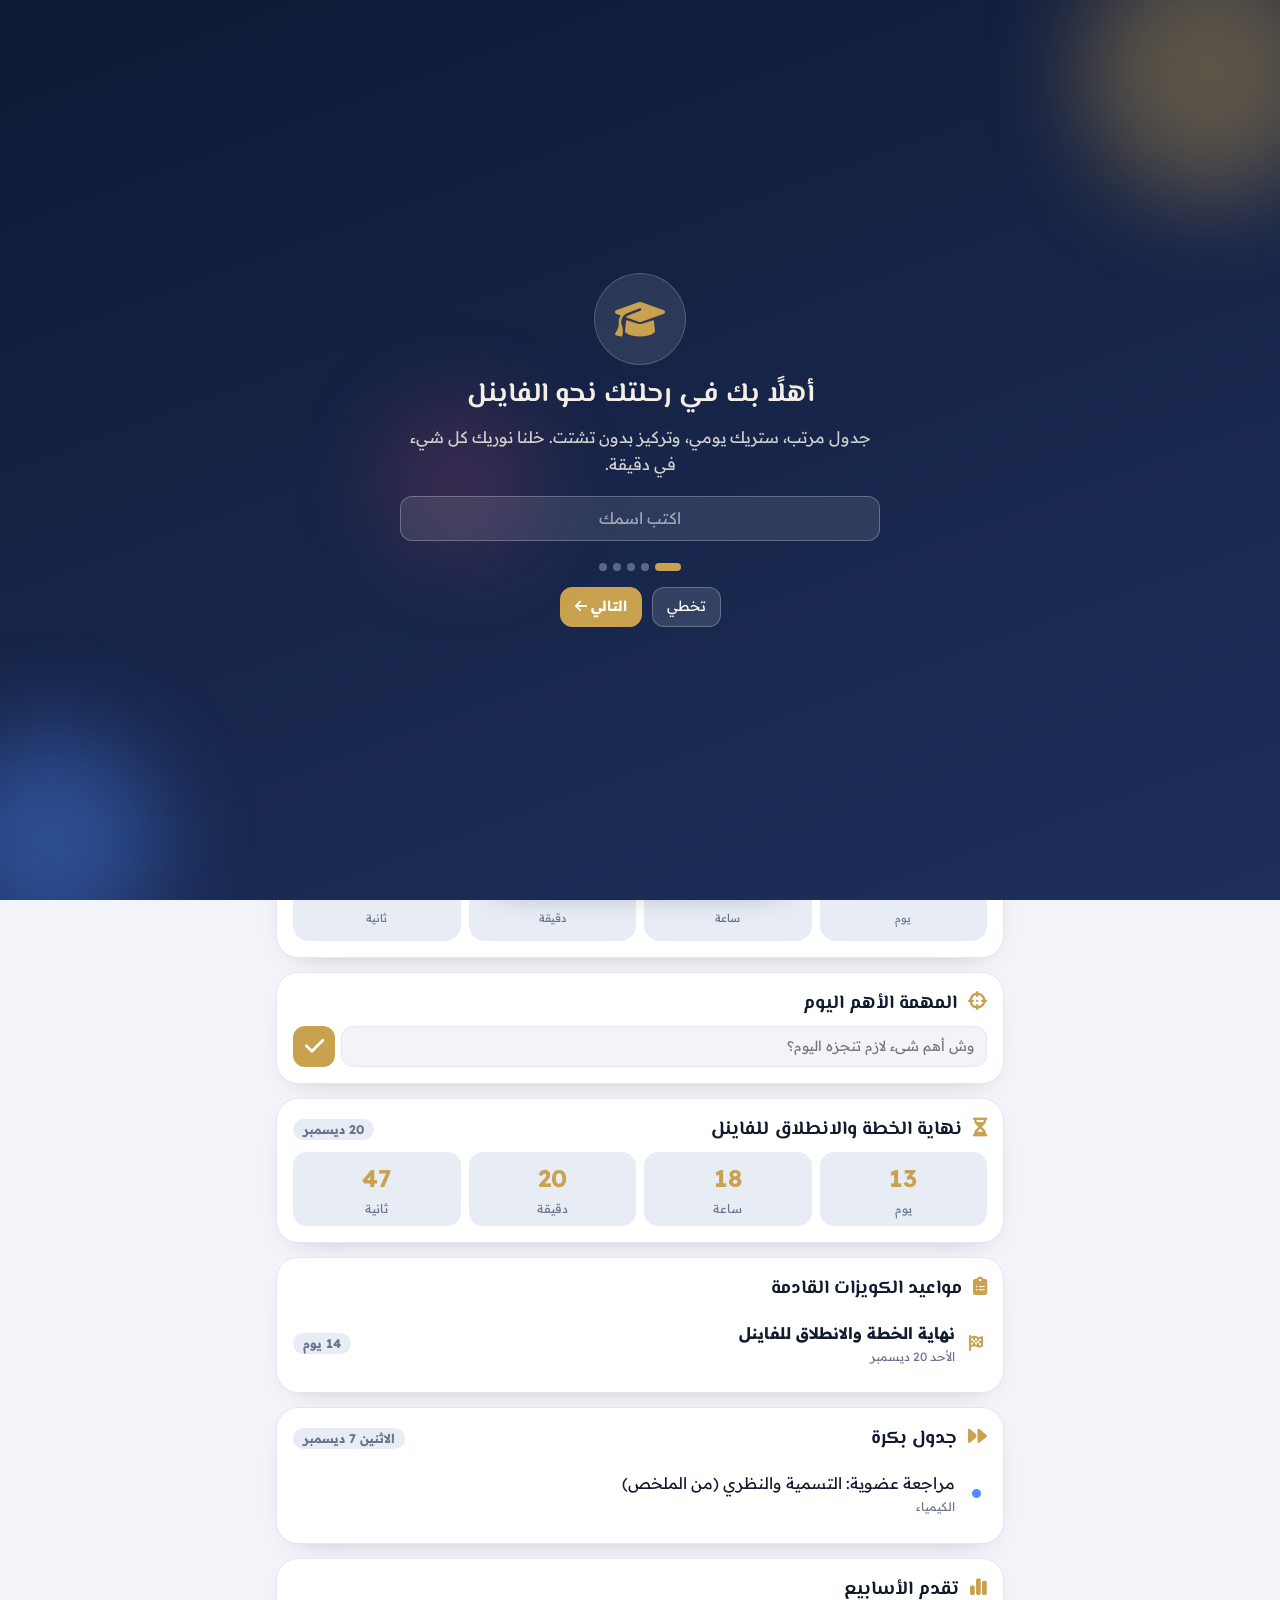
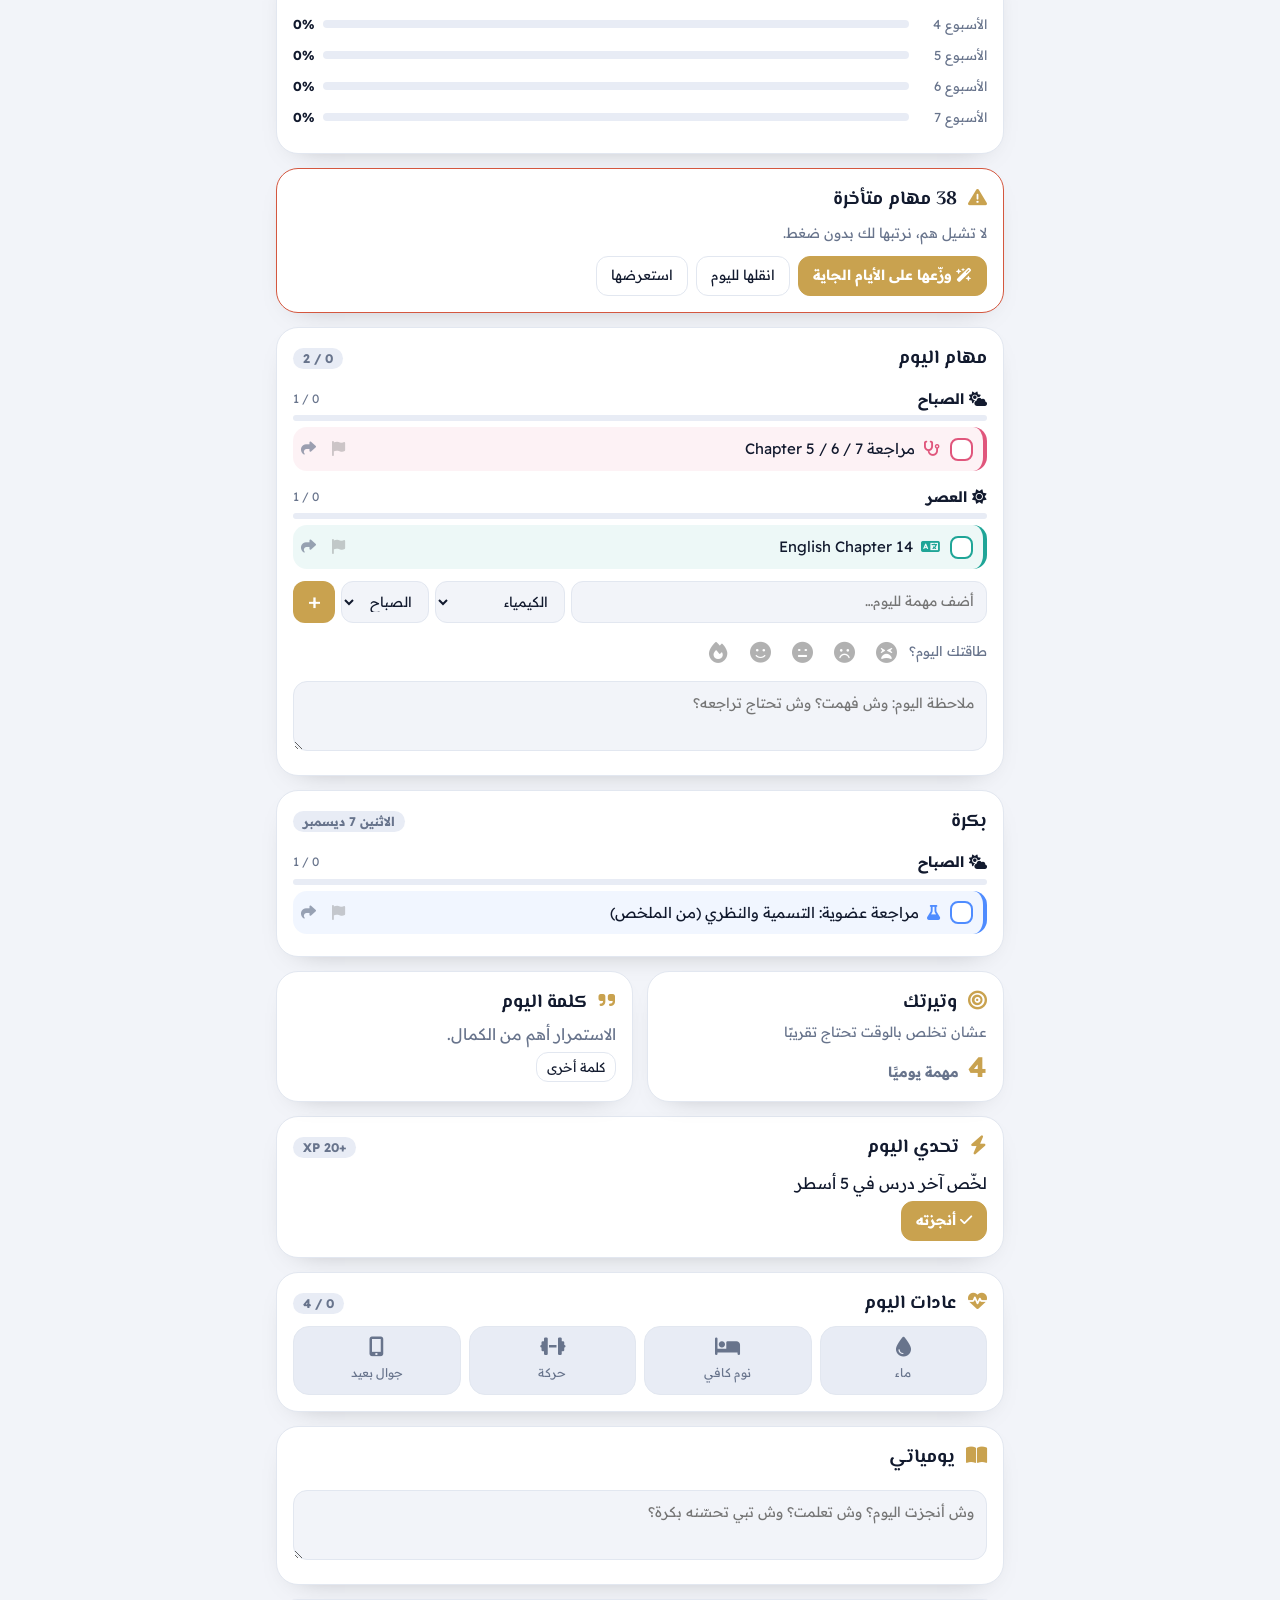
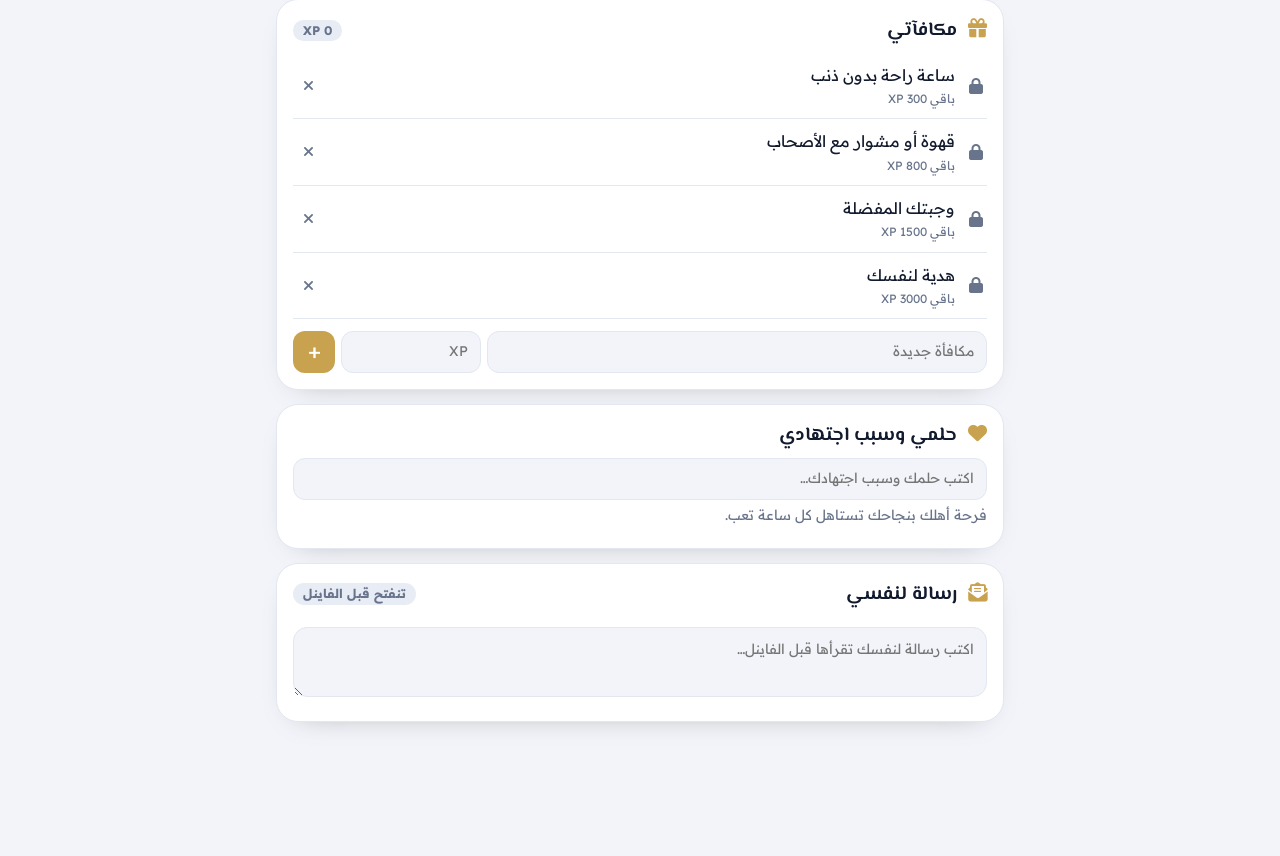
==== commit dee432f5: "Update print statement from 'Hello' to 'Goodbye'" ====
--- a/index.html
+++ b/index.html
@@ -150,6 +150,30 @@
 .odots{display:flex;gap:6px;margin-top:18px}.odots i{width:8px;height:8px;border-radius:9px;background:rgba(255,255,255,.3);transition:.3s}.odots i.on{width:26px;background:var(--ac)}
 .obb{display:flex;gap:10px;margin-top:16px;justify-content:center}
 @media (prefers-reduced-motion:reduce){*{animation:none!important}}
+
+@keyframes sh{to{background-position:-200% 0}}@keyframes flipin{from{transform:rotateY(90deg);opacity:0}}
+body{background:radial-gradient(900px 420px at 100% -10%,color-mix(in srgb,var(--ac) 16%,transparent),transparent),radial-gradient(700px 400px at 0% 30%,color-mix(in srgb,var(--ok) 8%,transparent),transparent),var(--bg);background-attachment:fixed}
+.brand{background:linear-gradient(90deg,var(--tx),var(--ac));-webkit-background-clip:text;background-clip:text;color:transparent}
+.hero{position:relative;overflow:hidden}.hero>*{position:relative;z-index:1}.hero::after{content:"";position:absolute;width:230px;height:230px;border-radius:50%;background:var(--ac);filter:blur(60px);opacity:.25;top:-90px;left:-60px;animation:orb 8s ease-in-out infinite}
+.xp i{background:linear-gradient(90deg,var(--ac),#fff9,var(--ac))!important;background-size:200% 100%;animation:sh 2.5s linear infinite}
+.card{box-shadow:0 10px 30px -22px rgba(0,0,0,.4);border-radius:22px}.card h2 i{color:var(--ac);margin-inline-end:6px}.card h2 i.fire{color:#f0803c}
+.nav button{min-width:56px;padding:6px 8px}
+.jt{position:relative;height:10px;border-radius:9px;background:var(--bg2);margin:26px 4px 12px}.jf{position:absolute;top:0;right:0;height:100%;border-radius:9px;background:linear-gradient(90deg,var(--ok),var(--ac));animation:gw 1.2s .3s both}
+.jt u{position:absolute;top:-3px;width:2px;height:16px;background:var(--ln)}.jm{position:absolute;top:-24px;color:var(--ac);font-size:19px;animation:flo 1.4s ease-in-out infinite}.je{position:absolute;left:-2px;top:-24px;color:var(--mu)}
+.tp.ok{border-color:var(--ok)}.tp.ok input{text-decoration:line-through;color:var(--mu)}
+.hb{display:grid;grid-template-columns:repeat(4,1fr);gap:8px}.hb button{border:1px solid var(--ln);background:var(--bg2);border-radius:16px;padding:10px 2px;font-size:12px;color:var(--mu);cursor:pointer;display:flex;flex-direction:column;gap:6px;align-items:center;transition:.25s}.hb i{font-size:20px}.hb button.on{background:var(--ok);color:#fff;border-color:var(--ok);transform:translateY(-2px)}
+.dq{font:600 18px "El Messiri",serif;color:var(--ac);margin:8px 0;line-height:1.9}
+.wk4{display:grid;grid-template-columns:repeat(4,1fr);gap:6px;text-align:center;font-size:12px;color:var(--mu)}.wk4 b{display:block;font:700 21px "Readex Pro",sans-serif;color:var(--ac)}
+.fcd{min-height:170px;border-radius:22px;padding:18px;margin:8px 0;display:flex;flex-direction:column;justify-content:center;align-items:center;gap:8px;text-align:center;cursor:pointer;font-size:19px;font-weight:600;color:#fff;background:linear-gradient(150deg,var(--h1),var(--h2));animation:flipin .45s both}.fcd.bk{background:linear-gradient(150deg,var(--ok),#14746b)}.fcd small,.fcd em{font-size:12px;opacity:.7;font-style:normal;font-weight:400}
+#zx{display:none;position:fixed;top:calc(12px + env(safe-area-inset-top,0px));right:12px;z-index:40}.zen #zx{display:block}
+.zen .top,.zen .nav,.zen #mini,.zen .g2,.zen .chips,.zen main>section.card:not(.fc){display:none}.zen .tring{width:min(340px,86vw);margin-top:60px}
+
+.lc{display:grid;grid-template-columns:repeat(4,1fr);gap:8px;text-align:center}.lc div{background:var(--bg2);border-radius:16px;padding:10px 0}.lc b{display:block;font:700 26px "Readex Pro",sans-serif;color:var(--ac);font-variant-numeric:tabular-nums}.lc small{color:var(--mu);font-size:11px}
+.smt{display:flex;gap:12px;align-items:center}.smt i{font-size:22px;color:var(--ac)}.smt p{margin:0}
+.wp{display:flex;align-items:center;gap:8px;margin:9px 0;font-size:13px}.wp span{width:70px;color:var(--mu)}.wp .bar{height:8px;border-radius:8px;background:var(--bg2);overflow:hidden;flex:1}.wp .bar i{display:block;height:100%;background:linear-gradient(90deg,var(--ok),var(--ac));animation:gw 1s both}
+.cfs{display:flex;gap:4px}.cfs button{width:22px;height:22px;border-radius:8px;border:1px solid var(--ln);background:var(--bg2);cursor:pointer;transition:.2s}.cfs button.on{background:var(--ac);border-color:var(--ac)}
+.pcard{display:flex;flex-direction:column;align-items:center;gap:4px;width:100%;margin:8px 0;padding:14px;border-radius:20px;border:1px solid rgba(255,255,255,.2);background:rgba(255,255,255,.08);color:#fff;cursor:pointer;font:inherit;transition:.25s}.pcard i{font-size:26px;color:var(--ac)}.pcard b{font-size:18px}.pcard small{opacity:.75}.pcard.on{border-color:var(--ac);background:color-mix(in srgb,var(--ac) 30%,transparent);transform:scale(1.02)}
+@media print{.top,.nav,#mini,.chips,.seg,.srch,.btn,.fx,#ts,#zx{display:none!important}body{background:#fff!important;color:#000!important}.card{box-shadow:none!important}}
 @media (prefers-reduced-motion:reduce){.fx{display:none}*{transition:none!important}}
 </style>
 </head>
@@ -159,15 +183,17 @@
 <main id="app"></main>
 </div>
 <button id="mini" data-v="focus"><span id="miniT">25:00</span></button>
-<nav class="nav" aria-label="التنقل"><button data-v="home"><b><i class='fas fa-house'></i></b>اليوم</button><button data-v="plan"><b><i class='fas fa-calendar-days'></i></b>الجدول</button><button data-v="stats"><b><i class='fas fa-chart-column'></i></b>إنجازاتي</button><button data-v="focus"><b><i class='fas fa-stopwatch'></i></b>التركيز</button></nav>
+<nav class="nav" aria-label="التنقل"><button data-v="home"><b><i class='fas fa-house'></i></b>اليوم</button><button data-v="plan"><b><i class='fas fa-calendar-days'></i></b>الجدول</button><button data-v="stats"><b><i class='fas fa-chart-column'></i></b>إنجازاتي</button><button data-v="focus"><b><i class='fas fa-stopwatch'></i></b>التركيز</button><button data-v="cards"><b><i class='fas fa-layer-group'></i></b>مراجعة</button></nav>
 <div id="ts" role="status" aria-live="polite"></div>
+<button id="zx" class="btn" data-x="zen"><i class="fas fa-compress"></i> خروج</button>
 <div class="ob" id="ob"></div>
 <div class="ov" id="set"><div class="pnl" id="setb"></div></div>
 <input type="file" id="upf" accept=".json" hidden>
 <script>
 /* ===== بيانات الجدول (من ملف PDF) — كل يوم: [الصباح، العصر، الليل] ===== */
+const PL=(()=>{try{return localStorage.getItem("f26plan")||"B"}catch(e){return "B"}})(),SX=PL==="A"?"a":"";
 const d=(m,a,n)=>[m||[],a||[],n||[]];
-const P=[
+const PB=[
 /*22 أحد*/d(["ch|Chapter 8","ch|حل التجميعات"],["md|Chapter 8 / 9","md|حل التجميعات"],["gn|دراسة جزئية الميد للمادة الضعيف فيها"]),
 /*23 اثنين*/d(["ch|Chapter 9","ch|حل التجميعات"],["md|Chapter 10","md|حل التجميعات"]),
 /*24 ثلاثاء*/d(["ch|Chapter 10","ch|حل التجميعات"],["md|Chapter 11","md|حل التجميعات"]),
@@ -194,21 +220,48 @@
 /*15*/d(["en|English"]),
 d(),d(),d(),d()/* 16–19: أيام فاضية للمراجعة الحرة */
 ];
-const N=P.length,LAST=N-1;
-const SB={ch:["الكيمياء","#4f8cff","<i class='fas fa-flask'></i>"],md:["مبادئ طبية","#e0567c","<i class='fas fa-stethoscope'></i>"],en:["English","#1fa597","<i class='fas fa-language'></i>"],sk:["مهارات اتصال","#8b6cf0","<i class='fas fa-comments'></i>"],gn:["عام","#c9a24f","<i class='fas fa-star'></i>"]};
+const PA=[
+d(["ph|Chapter 5: Lecture 3 + 4","ph|حل التجميعات"],["bi|Chapter 8","bi|حل التجميعات"],["gn|دراسة جزئية الميد للمادة الضعيف فيها"]),
+d(["ph|Chapter 6: Lecture 1"],["bi|Chapter 9"]),
+d(["ph|Chapter 6: Lecture 2 + 3"],["bi|Chapter 9","bi|مراجعة Chapter 8"]),
+d(["ph|Chapter 4: Lecture 1 + 2","ph|حل التجميعات"],["bi|Chapter 10","bi|مراجعة Chapter 9 / 8"]),
+d(["ph|Chapter 4: Lecture 3 + 4","ph|حل التجميعات"],["bi|Chapter 11: Nervous System"]),
+d(["en|English Chapter 12"],["bi|Chapter 12: Endocrine System"]),
+d(["en|English Chapter 12"],["bi|مراجعة (2) Quiz: Chapter 6 + 7"],["bi|مراجعة (2) Quiz: Chapter 8 + 9"]),
+d(["bi|مراجعة (2) Quiz"],["en|English Chapter 13"]),
+d(["bi|Chapter 13: Reproductive System"]),
+d(["ph|مراجعة Chapter 2 / 1"],["en|English Chapter 13"]),
+d(["bi|Chapter 14"]),
+d(["bi|Chapter 15"]),
+d(["ph|مراجعة Chapter 3","ph|مراجعة سريعة Chapter 1 / 2"],["en|مراجعة Chapter 12 + 13"]),
+d(["bi|Revision: Chapter 1 – 5"],["bi|Revision: Chapter 6 – 9"]),
+d(["ph|مراجعة Chapter 5 + 4","ph|نص Chapter 5 لجزئية الكويز الثاني"],["en|English Chapter 14"]),
+d(["bi|مراجعة Chapter 11 + 10"]),
+d(["ph|مراجعة Chapter 6 + 5"]),
+d(["bi|Chapter 12"]),
+d(["bi|Chapter 13 + 14 + 15"]),
+d(["ph|مراجعة كامل المسائل الحسابية لجزئية ما بعد الميد تيرم"],["ph|مراجعة كامل الشباتر من الملخص"]),
+d(["bi|مراجعة كامل المادة مع الرسومات والتجميعات"]),
+d(["ph|مراجعة كامل المادة من الملخص"]),
+d(["bi|مراجعة كامل المادة"]),
+d(["en|English"]),
+d(),d(),d(),d()
+];
+const P=PL==="A"?PA:PB;const N=P.length,LAST=N-1;
+const SB=PL==="A"?{ph:["فيزياء","#4f8cff","<i class='fas fa-atom'></i>"],bi:["أحياء","#e0567c","<i class='fas fa-dna'></i>"],en:["English","#1fa597","<i class='fas fa-language'></i>"],gn:["عام","#c9a24f","<i class='fas fa-star'></i>"]}:{ch:["الكيمياء","#4f8cff","<i class='fas fa-flask'></i>"],md:["مبادئ طبية","#e0567c","<i class='fas fa-stethoscope'></i>"],en:["English","#1fa597","<i class='fas fa-language'></i>"],sk:["مهارات اتصال","#8b6cf0","<i class='fas fa-comments'></i>"],gn:["عام","#c9a24f","<i class='fas fa-star'></i>"]};
 const SL=[["الصباح","<i class='fas fa-cloud-sun'></i>"],["العصر","<i class='fas fa-sun'></i>"],["الليل","<i class='fas fa-moon'></i>"]];
-const WK=[[0,"الأسبوع 4: 22 – 28 نوفمبر"],[7,"الأسبوع 5: 29 نوفمبر – 5 ديسمبر · كويز مبادئ طبية (9/10/11)"],[14,"الأسبوع 6: 6 – 12 ديسمبر · آخر أسبوع قبل الفاينل"],[21,"الأسبوع 7: 13 – 19 ديسمبر"]];
+const WK=[[0,"الأسبوع 4: 22 – 28 نوفمبر"],[7,(PL==="A"?"الأسبوع 5: 29 نوفمبر – 5 ديسمبر · كويز الأحياء (6 – 9)":"الأسبوع 5: 29 نوفمبر – 5 ديسمبر · كويز مبادئ طبية (9/10/11)")],[14,"الأسبوع 6: 6 – 12 ديسمبر · آخر أسبوع قبل الفاينل"],[21,"الأسبوع 7: 13 – 19 ديسمبر"]];
 const DN=["الأحد","الاثنين","الثلاثاء","الأربعاء","الخميس","الجمعة","السبت"],MN=["يناير","فبراير","مارس","أبريل","مايو","يونيو","يوليو","أغسطس","سبتمبر","أكتوبر","نوفمبر","ديسمبر"];
 const MOODS=["<i class='fas fa-face-tired'></i>","<i class='fas fa-face-frown'></i>","<i class='fas fa-face-meh'></i>","<i class='fas fa-face-smile'></i>","<i class='fas fa-fire'></i>"];
-const ACC=["#c9a24f","#4f8cff","#1fa597","#e0567c","#8b6cf0","#f0803c"];
+const ACC=["#c9a24f","#4f8cff","#1fa597","#e0567c","#8b6cf0","#f0803c","#2bb3d6","#9bcf3f"];
 const Q=["الاستمرار أهم من الكمال.","التعب مؤقت والإنجاز يبقى.","ابدأ بما تستطيع وستزداد قدرتك.","ساعة تركيز حقيقية تساوي ثلاث ساعات تشتت.","افهم، لخّص، ثم اختبر نفسك.","يوم سيئ لا يفسد خطة جيدة؛ عد غدًا أقوى."];
 /* ===== أدوات ===== */
 const $=s=>document.querySelector(s),pad=n=>("0"+n).slice(-2);
 const J=(k,v)=>{try{const x=localStorage.getItem(k);return x?JSON.parse(x):v}catch(e){return v}};
 const Wt=(k,v)=>{try{localStorage.setItem(k,JSON.stringify(v))}catch(e){}};
-let S=J("f26s",{}),F=J("f26f",{}),C=J("f26c",{}),MV=J("f26m",{}),NT=J("f26n",{}),MD=J("f26d",{}),FM=J("f26fm",{}),FD=J("f26fd",{}),FS=J("f26fs",{}),BD=J("f26b",[]),ST=J("f26st",{});
+let S=J("f26s"+SX,{}),F=J("f26f"+SX,{}),C=J("f26c"+SX,{}),MV=J("f26m"+SX,{}),NT=J("f26n",{}),MD=J("f26d",{}),FM=J("f26fm",{}),FD=J("f26fd",{}),FS=J("f26fs",{}),BD=J("f26b",[]),ST=J("f26st",{}),EX=Object.assign({hb:{},tp:{},ch:{},fc:[],cf:{},mk:[],jr:{},rw:[["ساعة راحة بدون ذنب",300],["قهوة أو مشوار مع الأصحاب",800],["وجبتك المفضلة",1500],["هدية لنفسك",3000]]},J("f26ex",{}));let QZ=null,pick="",lastRem="";try{pick=localStorage.getItem("f26plan")||""}catch(e){}let fi=0,ff=0,NZ=0,NS=null;const RK=["مبتدئ","متحمس","منضبط","مثابر","متمكن","محترف","نخبة","أسطورة"];
 let CFG=Object.assign({acc:ACC[0],goal:120,w:25,b:5,quiz:"2026-11-29",name:"",dream:"",ob:0,theme:"",snd:1},J("f26cfg",{}));
-const save=()=>{Wt("f26s",S);Wt("f26f",F);Wt("f26c",C);Wt("f26m",MV);Wt("f26n",NT);Wt("f26d",MD);Wt("f26fm",FM);Wt("f26fd",FD);Wt("f26fs",FS);Wt("f26b",BD);Wt("f26cfg",CFG);Wt("f26st",ST)};
+const save=()=>{Wt("f26s"+SX,S);Wt("f26f"+SX,F);Wt("f26c"+SX,C);Wt("f26m"+SX,MV);Wt("f26n",NT);Wt("f26d",MD);Wt("f26fm",FM);Wt("f26fd",FD);Wt("f26fs",FS);Wt("f26b",BD);Wt("f26cfg",CFG);Wt("f26st",ST);Wt("f26ex",EX)};
 const esc=s=>String(s||"").replace(/&/g,"&amp;").replace(/</g,"&lt;").replace(/>/g,"&gt;").replace(/"/g,"&quot;");
 const dt=i=>new Date(2026,10,22+i),fmt=x=>x.getDate()+" "+MN[x.getMonth()];
 const day0=()=>{const n=new Date();return new Date(n.getFullYear(),n.getMonth(),n.getDate())};
@@ -237,7 +290,7 @@
   m.st=st;m.best=Math.max(+(J("f26best",0)),st);Wt("f26best",m.best);
   m.fsT=0;for(const k in FS)m.fsT+=FS[k];m.fmT=0;for(const k in FM)m.fmT+=FM[k];
   m.fToday=FD[dk(t0)]||0;m.sToday=FS[dk(t0)]||0;
-  m.xp=m.dn*10+m.fd*25+m.fsT*15;m.lvl=Math.floor(Math.sqrt(m.xp/50))+1;
+  m.xp=m.dn*10+m.fd*25+m.fsT*15+Object.keys(EX.ch).length*20+Object.values(EX.hb).filter(h=>Object.keys(h).length>=4).length*10;m.lvl=Math.floor(Math.sqrt(m.xp/50))+1;
   const a=50*(m.lvl-1)**2,b=50*m.lvl**2;m.xpPc=Math.round((m.xp-a)/(b-a)*100);
   m.flag=[];T.forEach((_,i)=>all(i).forEach(x=>{if(F[x.id])m.flag.push(Object.assign({d:i},x))}));
   const rem=m.tot-m.dn,dl=Math.max(1,LAST-Math.max(idx,0)+1);m.need=Math.ceil(rem/dl);
@@ -259,7 +312,7 @@
   return T[i].map((ls,k)=>{if(!ls.length&&!withAdd)return "";const d=ls.filter(x=>S[x.id]).length;
     return `<div class="sl"><span>${SL[k][1]} ${SL[k][0]}</span><small>${ls.length?d+" / "+ls.length:"فاضي"}</small></div>${ls.length?`<div class="mb"><i style="width:${d/ls.length*100}%"></i></div>`:""}${ls.map(x=>row(x,i)).join("")}`}).join("");
 }
-function events(){const [y,m,dd]=CFG.quiz.split("-").map(Number);return [{n:"كويز مبادئ طبية (9/10/11)",d:new Date(y,m-1,dd),k:"quiz"},{n:"نهاية الخطة والانطلاق للفاينل",d:new Date(2026,11,20),k:"end"}]}
+function events(){const [y,m,dd]=CFG.quiz.split("-").map(Number);return [{n:PL==="A"?"كويز الأحياء (Chapter 6 – 9)":"كويز مبادئ طبية (9/10/11)",d:new Date(y,m-1,dd),k:"quiz"},{n:"نهاية الخطة والانطلاق للفاينل",d:new Date(2026,11,20),k:"end"}]}
 const pd=(x,n)=>new Date(x.getFullYear(),x.getMonth(),x.getDate()-n);
 function dstreak(){let n=0,x=day0();if(!ST[dk(x)])x=pd(x,1);while(ST[dk(x)]){n++;x=pd(x,1)}return n}
 function vStreak(){const t=day0(),k=dk(t),n=dstreak(),bs=Math.max(+J("f26bs",0),n);Wt("f26bs",bs);const W=[];for(let i=6;i>=0;i--)W.push(pd(t,i));
@@ -268,11 +321,11 @@
 function vDream(){return `<section class="card"><div class="ch"><h2><i class='fas fa-heart'></i> حلمي وسبب اجتهادي</h2></div><input id="dm" class="inp" style="width:100%" maxlength="90" placeholder="اكتب حلمك وسبب اجتهادك…" value="${esc(CFG.dream)}"><p class="mu">فرحة أهلك بنجاحك تستاهل كل ساعة تعب.</p></section>`}
 function vHome(){
   const m=M,t0=m.t0,hr=new Date().getHours(),gr=hr<5?"سهران؟ لا تنسَ النوم":hr<12?"صباح الخير":hr<18?"طاب يومك":"مساء الخير";
-  let h=`<section class="hero"><div class="hg"><div class="hl"><div class="gr">${gr}، ${DN[t0.getDay()]} ${fmt(t0)}</div><input id="nm" placeholder="اكتب اسمك هنا" value="${esc(CFG.name)}" aria-label="الاسم"><span class="lv">المستوى ${m.lvl} <i class='fas fa-star'></i></span><div class="xp"><i style="width:${m.xpPc}%"></i></div></div>${ring(m.pc,104,46,8,"var(--ac)",`<text x="52" y="60" text-anchor="middle" fill="#fff" font-size="24" font-weight="700">${m.pc}%</text>`)}</div>
+  let h=`<section class="hero"><div class="hg"><div class="hl"><div class="gr">${gr}، ${DN[t0.getDay()]} ${fmt(t0)}</div><input id="nm" placeholder="اكتب اسمك هنا" value="${esc(CFG.name)}" aria-label="الاسم"><span class="lv">المستوى ${m.lvl} · ${RK[Math.min(m.lvl-1,7)]} <i class='fas fa-star'></i></span><div class="xp"><i style="width:${m.xpPc}%"></i></div></div>${ring(m.pc,104,46,8,"var(--ac)",`<text x="52" y="60" text-anchor="middle" fill="#fff" font-size="24" font-weight="700">${m.pc}%</text>`)}</div>
   <div class="st"><div><b data-cu="${m.dn}">${m.dn}</b>مهمة منجزة</div><div><b>${m.st}<i class='fas fa-fire'></i></b>أيام متتالية</div><div><b>${durTxt(m.fToday)}</b>تركيز اليوم</div><div><b data-cu="${m.left}">${m.left}</b>يوم للنهاية</div></div></section>`;
-  h+=vStreak();const nx=events().find(e=>e.d>new Date());
+  h+=vSmart();h+=vStreak();h+=vJourney();h+=vLive();h+=vTop();const nx=events().find(e=>e.d>new Date());
   if(nx)h+=`<section class="card"><div class="ch"><h2><i class='fas fa-hourglass-half'></i> ${nx.n}</h2><span class="pill">${fmt(nx.d)}</span></div><div class="cd"><div><b id="c0">0</b>يوم</div><div><b id="c1">0</b>ساعة</div><div><b id="c2">0</b>دقيقة</div><div><b id="c3">0</b>ثانية</div></div></section>`;
-  h+=vEvents();
+  h+=vEvents();h+=vTomorrow();h+=vWeeksP();
   if(m.late.length)h+=`<section class="card warn"><div class="ch"><h2><i class='fas fa-triangle-exclamation'></i> ${m.late.length} مهام متأخرة</h2></div><p class="mu">لا تشيل هم، نرتبها لك بدون ضغط.</p><div class="row"><button class="btn pr" data-x="rescue"><i class='fas fa-wand-magic-sparkles'></i> وزّعها على الأيام الجاية</button><button class="btn" data-x="lateToday">انقلها لليوم</button><button class="btn" data-x="seeLate">استعرضها</button></div></section>`;
   if(m.idx>=0&&m.idx<=LAST){
     const a=all(m.idx),dn=a.filter(x=>S[x.id]).length,k=dk(t0);
@@ -284,7 +337,7 @@
     if(m.idx<LAST)h+=`<section class="card"><div class="ch"><h2>بكرة</h2><span class="pill">${DN[dt(m.idx+1).getDay()]} ${fmt(dt(m.idx+1))}</span></div>${all(m.idx+1).length?slots(m.idx+1):'<p class="mu">يوم خفيف</p>'}</section>`;
   }else h+=`<section class="card"><p class="mu">${m.idx<0?"الجدول يبدأ يوم 22 نوفمبر.":"انتهى الجدول. بالتوفيق في الفاينل! <i class='fas fa-graduation-cap'></i>"}</p></section>`;
   h+=`<div class="g2"><section class="card"><h2><i class='fas fa-bullseye'></i> وتيرتك</h2><p class="mu">عشان تخلص بالوقت تحتاج تقريبًا</p><div class="big">${m.need} <small style="font-size:14px;color:var(--mu)">مهمة يوميًا</small></div></section><section class="card"><h2><i class='fas fa-quote-right'></i> كلمة اليوم</h2><p class="mu" style="font-size:16px">${Q[(t0.getDate()+qi)%Q.length]}</p><button class="btn sm" data-x="qt">كلمة أخرى</button></section></div>`;
-  h+=vDream();
+  h+=vChallenge();h+=vHabits();h+=vJournal();h+=vRewards();h+=vDream();h+=vLetter();
   return h;
 }
 function planList(){
@@ -300,10 +353,10 @@
   return any?h:`<p class="empty">${tab==="late"?"ما عندك أي مهمة متأخرة!":"لا توجد مهام هنا. جرّب «الكل»."}</p>`;
 }
 function vPlan(){
-  return `<div class="srch"><input id="q" value="${esc(q)}" placeholder="ابحث في المهام… مثلًا Chapter 8" aria-label="بحث"></div><div class="chips"><button data-f=""${flt?"":' class="on"'}>كل المواد</button>${Object.keys(SB).map(k=>`<button data-f="${k}"${flt===k?' class="on"':""}>${SB[k][2]} ${SB[k][0]}</button>`).join("")}</div><div class="seg"><button data-tab="up"${tab==="up"?' class="on"':""}>القادم</button><button data-tab="late"${tab==="late"?' class="on"':""}>المتأخر${M.late.length?" ("+M.late.length+")":""}</button><button data-tab="all"${tab==="all"?' class="on"':""}>الكل</button></div><div id="list">${planList()}</div>`;
+  return `<div class="ch" style="margin:0 0 8px"><span class="pill">${PL==="A"?"خطة A":"خطة B"}</span><button class="btn sm" data-x="prt"><i class="fas fa-print"></i> طباعة</button></div><div class="srch"><input id="q" value="${esc(q)}" placeholder="ابحث في المهام… مثلًا Chapter 8" aria-label="بحث"></div><div class="chips"><button data-f=""${flt?"":' class="on"'}>كل المواد</button>${Object.keys(SB).map(k=>`<button data-f="${k}"${flt===k?' class="on"':""}>${SB[k][2]} ${SB[k][0]}</button>`).join("")}</div><div class="seg"><button data-tab="up"${tab==="up"?' class="on"':""}>القادم</button><button data-tab="late"${tab==="late"?' class="on"':""}>المتأخر${M.late.length?" ("+M.late.length+")":""}</button><button data-tab="all"${tab==="all"?' class="on"':""}>الكل</button></div><div id="list">${planList()}</div>`;
 }
 function vStats(){
-  const m=M;let h=`<section class="card"><div class="ch"><h2>المواد</h2><span class="pill">${m.dn} / ${m.tot}</span></div><div class="sub4">`;
+  const m=M;let h=vWeek()+vConf()+vCalc()+`<section class="card"><div class="ch"><h2>المواد</h2><span class="pill">${m.dn} / ${m.tot}</span></div><div class="sub4">`;
   for(const k in SB){if(!m.sc[k])continue;const p=Math.round(m.sd[k]/m.sc[k]*100);h+=`<div>${ring(p,80,32,8,SB[k][1],`<text x="40" y="46" text-anchor="middle" fill="currentColor" font-size="16" font-weight="700">${p}%</text>`,"var(--bg2)")}${SB[k][2]} ${SB[k][0]}<br>${m.sd[k]} من ${m.sc[k]}</div>`}
   h+=`</div></section><section class="card"><div class="ch"><h2>خريطة الإنجاز</h2><span class="pill">أفضل سلسلة: ${m.best} <i class='fas fa-fire'></i></span></div><div class="hm">${["ح","ن","ث","ر","خ","ج","س"].map(x=>`<span>${x}</span>`).join("")}`;
   T.forEach((_,i)=>{const a=all(i),d=a.filter(x=>S[x.id]).length,r=a.length?d/a.length:0,l=!d?0:r<.5?1:r<1?2:3,md=MD[dk(dt(i))];h+=`<i class="l${l}${i>m.idx?" fu":""}${i===m.idx?" td":""}" data-jump="${i}" title="${DN[dt(i).getDay()]} ${fmt(dt(i))}: ${d}/${a.length}">${md!==undefined?MOODS[md]:dt(i).getDate()}</i>`});
@@ -312,13 +365,14 @@
   h+=`</section><section class="card"><h2><i class='fas fa-chart-line'></i> آخر 7 أيام</h2>`;
   const ds=[];for(let i=6;i>=0;i--){const x=new Date(+day0()-i*864e5);ds.push([x,FD[dk(x)]||0])}const m2=Math.max(CFG.goal,...ds.map(x=>x[1]));
   h+=`<div style="display:flex;gap:6px;height:120px;align-items:flex-end">${ds.map(([x,v])=>`<div style="flex:1;height:100%;display:flex;flex-direction:column;justify-content:flex-end;align-items:center;font-size:10.5px;color:var(--mu)" title="${durTxt(v)}"><i style="width:100%;height:${v/m2*100}%;min-height:3px;border-radius:8px 8px 3px 3px;background:${v>=CFG.goal?"var(--ok)":"var(--ac)"}"></i>${DN[x.getDay()].slice(0,3)}</div>`).join("")}</div><p class="mu">الأخضر = حققت هدفك (${durTxt(CFG.goal)})</p></section></div>`;
-  const al=k=>m.sc[k]>0&&m.sd[k]===m.sc[k],B=[["<i class='fas fa-seedling'></i>","الانطلاقة",m.dn>=1],["<i class='fas fa-fire'></i>","3 أيام متتالية",m.best>=3],["<i class='fas fa-book'></i>","25 مهمة",m.dn>=25],["<i class='fas fa-bullseye'></i>","50 مهمة",m.dn>=50],["<i class='fas fa-circle-half-stroke'></i>","نصف الطريق",m.pc>=50],["<i class='fas fa-flask'></i>","سيد الكيمياء",al("ch")],["<i class='fas fa-stethoscope'></i>","طبيب المستقبل",al("md")],["<i class='fas fa-language'></i>","English Pro",al("en")],["<i class='fas fa-comments'></i>","متحدث لبق",al("sk")],["<i class='fas fa-stopwatch'></i>","5 ساعات تركيز",m.fmT>=300],["<i class='fas fa-star'></i>","المستوى 5",m.lvl>=5],["<i class='fas fa-trophy'></i>","الختام",m.pc===100]];
+  const al=k=>m.sc[k]>0&&m.sd[k]===m.sc[k],B=[["<i class='fas fa-seedling'></i>","الانطلاقة",m.dn>=1],["<i class='fas fa-fire'></i>","3 أيام متتالية",m.best>=3],["<i class='fas fa-book'></i>","25 مهمة",m.dn>=25],["<i class='fas fa-bullseye'></i>","50 مهمة",m.dn>=50],["<i class='fas fa-circle-half-stroke'></i>","نصف الطريق",m.pc>=50],["<i class='fas fa-flask'></i>","سيد الكيمياء",al("ch")],["<i class='fas fa-stethoscope'></i>","طبيب المستقبل",al("md")],["<i class='fas fa-language'></i>","English Pro",al("en")],["<i class='fas fa-comments'></i>","متحدث لبق",al("sk")],["<i class='fas fa-stopwatch'></i>","5 ساعات تركيز",m.fmT>=300],["<i class='fas fa-star'></i>","المستوى 5",m.lvl>=5],["<i class='fas fa-trophy'></i>","الختام",m.pc===100],["<i class='fas fa-fire'></i>","ستريك أسبوع",dstreak()>=7],["<i class='fas fa-bolt'></i>","3 تحديات",Object.keys(EX.ch).length>=3],["<i class='fas fa-layer-group'></i>","10 بطاقات",EX.fc.length>=10],["<i class='fas fa-heart-pulse'></i>","عادات ذهبية",Object.values(EX.hb).some(h=>Object.keys(h).length>=4)]];
   h+=`<section class="card"><div class="ch"><h2>أوسمتك</h2><span class="pill">${B.filter(x=>x[2]).length} / ${B.length}</span></div><div class="bd">${B.map(x=>`<div class="${x[2]?"on":""}"><b>${x[0]}</b>${x[1]}</div>`).join("")}</div></section>`;
   return h;
 }
-function badgeCheck(){const m=M,al=k=>m.sc[k]>0&&m.sd[k]===m.sc[k],B=[["الانطلاقة",m.dn>=1],["3 أيام",m.best>=3],["25 مهمة",m.dn>=25],["50 مهمة",m.dn>=50],["نصف الطريق",m.pc>=50],["سيد الكيمياء",al("ch")],["طبيب المستقبل",al("md")],["English Pro",al("en")],["متحدث لبق",al("sk")],["5 ساعات",m.fmT>=300],["المستوى 5",m.lvl>=5],["الختام",m.pc===100]],nw=B.filter(b=>b[1]&&!BD.includes(b[0])).map(b=>b[0]);if(nw.length){BD.push(...nw);save();if(BD.length>nw.length)setTimeout(()=>{toast("وسام جديد: "+nw[0]);conf();chime()},600)}}
+function badgeCheck(){const m=M,al=k=>m.sc[k]>0&&m.sd[k]===m.sc[k],B=[["الانطلاقة",m.dn>=1],["3 أيام",m.best>=3],["25 مهمة",m.dn>=25],["50 مهمة",m.dn>=50],["نصف الطريق",m.pc>=50],["سيد الكيمياء",al("ch")],["طبيب المستقبل",al("md")],["English Pro",al("en")],["متحدث لبق",al("sk")],["5 ساعات",m.fmT>=300],["المستوى 5",m.lvl>=5],["الختام",m.pc===100],["ستريك أسبوع",dstreak()>=7],["3 تحديات",Object.keys(EX.ch).length>=3],["10 بطاقات",EX.fc.length>=10],["عادات ذهبية",Object.values(EX.hb).some(h=>Object.keys(h).length>=4)]],nw=B.filter(b=>b[1]&&!BD.includes(b[0])).map(b=>b[0]);if(nw.length){BD.push(...nw);save();if(BD.length>nw.length)setTimeout(()=>{toast("وسام جديد: "+nw[0]);conf();chime()},600)}}
 /* ===== التركيز ===== */
 let TM=Object.assign({m:"w",rem:CFG.w*60,dur:CFG.w*60,end:0,run:false,sub:"ch"},J("f26tm",{}));
+if(!SB[TM.sub])TM.sub=Object.keys(SB)[0];
 const len=m=>(m==="w"?CFG.w:CFG.b)*60,saveT=()=>Wt("f26tm",TM);
 function tStart(){TM.end=Date.now()+TM.rem*1e3;TM.run=true;saveT();tone(660,0,.15);tDraw()}
 function tPause(){TM.rem=Math.max(0,Math.ceil((TM.end-Date.now())/1e3));TM.run=false;saveT();tDraw()}
@@ -341,25 +395,26 @@
   <div class="seg">${[[25,5],[50,10],[90,20]].map(p=>`<button data-pre="${p[0]},${p[1]}"${CFG.w===p[0]&&CFG.b===p[1]?' class="on"':""}>${p[0]} / ${p[1]}</button>`).join("")}</div>
   <div class="tring"><svg viewBox="0 0 220 220"><circle cx="110" cy="110" r="98" fill="none" stroke="var(--bg2)" stroke-width="12"/><circle id="tmR" cx="110" cy="110" r="98" fill="none" stroke="${SB[TM.sub][1]}" stroke-width="12" stroke-linecap="round" stroke-dasharray="615.8" stroke-dashoffset="0" transform="rotate(-90 110 110)"/></svg><div class="in"><div class="mu" id="tmM"></div><div id="tmT">00:00</div><div class="mu">${SB[TM.sub][2]} ${SB[TM.sub][0]}</div></div></div>
   <div class="ctl"><button class="btn" data-x="trs">إعادة</button><button class="btn pr" id="tmGo" data-x="tgo">ابدأ</button><button class="btn" data-x="tsk">تخطي <i class='fas fa-forward-step'></i></button></div></section>
+  <section class="card"><div class="ch"><h2><i class='fas fa-headphones'></i> أجواء التركيز</h2><button class="btn sm" data-x="zen"><i class='fas fa-expand'></i> وضع الانغماس</button></div><div class="seg" style="margin:0">${[["0","بدون"],["1","مطر"],["2","هدوء"]].map(x=>`<button data-nz="${x[0]}"${NZ===+x[0]?' class="on"':""}>${x[1]}</button>`).join("")}</div></section>
   <div class="g2"><section class="card"><h2><i class='fas fa-bullseye'></i> هدف اليوم</h2><div class="big">${durTxt(fm)} <small style="font-size:14px;color:var(--mu)">من ${durTxt(CFG.goal)}</small></div><div class="mb" style="margin-top:8px"><i style="width:${gp}%"></i></div><p class="mu">${gp>=100?"حققت هدفك! <i class='fas fa-trophy'></i>":"باقي "+durTxt(CFG.goal-fm)}</p></section><section class="card"><h2><i class='fas fa-bolt'></i> جلسات اليوم</h2><div class="big">${M.sToday}</div><p class="mu">${"<i class='fas fa-bolt'></i>".repeat(Math.min(M.sToday,12))||"ابدأ أول جلسة!"}</p></section></div>`;
 }
 /* ===== العرض ===== */
-function render(keep){const y=scrollY;M=calc();badgeCheck();$("#app").innerHTML=V==="plan"?vPlan():V==="stats"?vStats():V==="focus"?vFocus():vHome();document.querySelectorAll(".nav button").forEach(b=>b.classList.toggle("on",b.dataset.v===V));if(keep)scrollTo(0,y);tDraw();tickCD();if(ANIM){cu();ANIM=0}}
-const ORD=["home","plan","stats","focus"];let ANIM=0;
-function go(v){const d=ORD.indexOf(v)-ORD.indexOf(V),a=$("#app");V=v;Wt("f26v",v);ANIM=1;a.className="in "+(d<0?"b":"f");render();scrollTo(0,0);setTimeout(()=>a.className="",1000)}
+function render(keep){const y=scrollY;M=calc();badgeCheck();$("#app").innerHTML=V==="plan"?vPlan():V==="stats"?vStats():V==="focus"?vFocus():V==="cards"?(QZ?vQuiz():vCards()+vMistakes()):vHome();document.querySelectorAll(".nav button").forEach(b=>b.classList.toggle("on",b.dataset.v===V));if(keep)scrollTo(0,y);tDraw();tickCD();liveTick();if(ANIM){cu();ANIM=0}}
+const ORD=["home","plan","stats","focus","cards"];let ANIM=0;
+function go(v){const d=ORD.indexOf(v)-ORD.indexOf(V),a=$("#app");document.body.classList.remove("zen");V=v;Wt("f26v",v);ANIM=1;a.className="in "+(d<0?"b":"f");render();scrollTo(0,0);setTimeout(()=>a.className="",1000)}
 function nav(n){const i=ORD.indexOf(V)+n;if(i>=0&&i<ORD.length)go(ORD[i])}
 function cu(){document.querySelectorAll("[data-cu]").forEach(e=>{const n=+e.dataset.cu,t0=performance.now();(function f(t){const p=Math.min(1,(t-t0)/900);e.textContent=Math.round(n*(1-Math.pow(1-p,3)));if(p<1)requestAnimationFrame(f)})(t0)})}
 let tx0=0,ty0=0;document.addEventListener("touchstart",e=>{tx0=e.touches[0].clientX;ty0=e.touches[0].clientY},{passive:true});
 document.addEventListener("touchend",e=>{if($("#ob").classList.contains("on")||$("#set").classList.contains("on")||e.target.closest("input,textarea,.chips,.hm"))return;const t=e.changedTouches[0],dx=t.clientX-tx0,dy=t.clientY-ty0;if(Math.abs(dx)>80&&Math.abs(dy)<45)nav(dx<0?1:-1)},{passive:true});
 function tickCD(){const nx=events().find(e=>e.d>new Date());if(!nx||!$("#c0"))return;const s=Math.floor((nx.d-new Date())/1e3);[Math.floor(s/86400),Math.floor(s%86400/3600),Math.floor(s%3600/60),s%60].forEach((x,i)=>{const e=$("#c"+i);if(e)e.textContent=x})}
-setInterval(()=>{if(TM.run)tDraw();tickCD()},250);
+setInterval(()=>{if(TM.run)tDraw();tickCD();liveTick()},250);
 /* ===== إجراءات ===== */
 function move(id,from,to){if(id[0]==="x"){const a=C[from]||[],k=a.findIndex(c=>c.id===id);if(k<0)return;const [c]=a.splice(k,1);(C[to]=C[to]||[]).push(c)}else{const o=+id.split("_")[0];if(to===o)delete MV[id];else MV[id]=to}}
 function rescue(){const s=snap(),st=Math.max(M.idx,0),en=Math.min(LAST,st+6),ld={};for(let i=st;i<=en;i++)ld[i]=all(i).filter(x=>!S[x.id]).length;M.late.forEach(x=>{let b=st;for(let i=st;i<=en;i++)if(ld[i]<ld[b])b=i;ld[b]++;move(x.id,x.d,b)});const n=M.late.length;save();render(true);toast("وزّعت "+n+" مهام على الأيام الجاية",s)}
 function lateToday(){const s=snap(),n=M.late.length;M.late.forEach(x=>move(x.id,x.d,M.idx));save();render(true);toast("نقلت "+n+" مهام لليوم",s)}
 function addTask(i,t,s,k){t=(t||"").trim();if(!t)return;(C[i]=C[i]||[]).push({id:uid(),t,s,k:+k||0});save();render(true);tone(520,0,.15);toast("تمت إضافة المهمة")}
-function exportData(){return {v:3,S,F,C,MV,NT,MD,FM,FD,FS,BD,CFG,ST}}
-function importData(o){if(!o||o.v!==3)throw 0;S=o.S||{};F=o.F||{};C=o.C||{};MV=o.MV||{};NT=o.NT||{};MD=o.MD||{};FM=o.FM||{};FD=o.FD||{};FS=o.FS||{};BD=o.BD||[];ST=o.ST||{};CFG=Object.assign(CFG,o.CFG||{});save();applyTheme();render(true);toast("تمت استعادة التقدم")}
+function exportData(){return {v:3,S,F,C,MV,NT,MD,FM,FD,FS,BD,CFG,ST,EX}}
+function importData(o){if(!o||o.v!==3)throw 0;S=o.S||{};F=o.F||{};C=o.C||{};MV=o.MV||{};NT=o.NT||{};MD=o.MD||{};FM=o.FM||{};FD=o.FD||{};FS=o.FS||{};BD=o.BD||[];ST=o.ST||{};EX=Object.assign({hb:{},tp:{},ch:{},fc:[],cf:{},mk:[],jr:{},rw:[["ساعة راحة بدون ذنب",300],["قهوة أو مشوار مع الأصحاب",800],["وجبتك المفضلة",1500],["هدية لنفسك",3000]]},o.EX||{});CFG=Object.assign(CFG,o.CFG||{});save();applyTheme();render(true);toast("تمت استعادة التقدم")}
 function dl(){const b=new Blob([JSON.stringify(exportData())],{type:"application/json"}),a=document.createElement("a");a.href=URL.createObjectURL(b);a.download="final-plan-"+dk(day0())+".json";a.click();setTimeout(()=>URL.revokeObjectURL(a.href),1000)}
 function jump(i){V="plan";tab="all";flt="";q="";render();const e=$("#d"+i);if(e)e.scrollIntoView({block:"center"})}
 function openSet(){
@@ -369,6 +424,8 @@
   <h3>الهدف اليومي للتركيز (دقيقة)</h3><input type="number" class="inp" id="sg" min="10" max="900" step="10" value="${CFG.goal}">
   <h3>المؤقت: التركيز / الاستراحة (دقيقة)</h3><div class="row" style="margin:0"><input type="number" class="inp" id="sw" min="1" max="180" value="${CFG.w}" style="width:90px"><input type="number" class="inp" id="sbk" min="1" max="60" value="${CFG.b}" style="width:90px"></div>
   <h3>الصوت</h3><label><input type="checkbox" id="ssn"${CFG.snd?" checked":""}> أصوات الإنجاز والمؤقت</label>
+  <h3>خطة المذاكرة</h3><div class="row" style="margin:0"><button class="btn sm" data-plan="A"><i class="fas fa-atom"></i> خطة A</button><button class="btn sm" data-plan="B"><i class="fas fa-flask"></i> خطة B</button><span class="mu" id="plcur"></span></div>
+  <h3>تذكير يومي</h3><div class="row" style="margin:0"><input type="time" id="rmt" class="inp"></div>
   <h3>الجولة التعريفية</h3><div class="row" style="margin:0"><button class="btn sm" data-x="tour"><i class="fas fa-route"></i> إعادة الجولة</button></div>
   <h3>النسخ الاحتياطي</h3><div class="row" style="margin:0"><button class="btn sm" data-x="dl"><i class='fas fa-download'></i> تنزيل نسخة</button><button class="btn sm" data-x="up"><i class='fas fa-upload'></i> استعادة من ملف</button><button class="btn sm" data-x="unmv">إلغاء التأجيلات</button><button class="btn sm" data-x="rs" style="color:var(--bad)">مسح العلامات</button></div>
   <div class="row"><button class="btn pr" data-x="close">تم</button></div>`;
@@ -376,24 +433,61 @@
 }
 const closeOv=()=>$("#set").classList.remove("on");
 
+
+const CHL=["ذاكر 25 دقيقة بدون جوال","لخّص آخر درس في 5 أسطر","اشرح درس اليوم بصوت عالٍ","حل 10 أسئلة من التجميعات","اكتب 5 مصطلحات جديدة وراجعها","راجع كل المهام المعلّمة بالعلم","نم قبل الساعة 11 الليلة","ابدأ يومك بأصعب مهمة"];
+const HBL=[["w","ماء","droplet"],["s","نوم كافي","bed"],["e","حركة","dumbbell"],["p","جوال بعيد","mobile-screen-button"]];
+function vJourney(){const p=Math.max(0,Math.min(100,(M.idx+1)/N*100));return `<section class="card"><div class="ch"><h2><i class='fas fa-route'></i> شريط الرحلة</h2><span class="pill">اليوم ${Math.min(Math.max(M.idx+1,0),N)} من ${N}</span></div><div class="jt"><i class="jf" style="width:${p}%"></i>${WK.map(w=>`<u style="right:${w[0]/N*100}%"></u>`).join("")}<i class="fas fa-person-running jm" style="right:calc(${p}% - 12px)"></i><i class="fas fa-flag-checkered je"></i></div><p class="mu">باقي ${M.left} يوم على نهاية الخطة. كل يوم تذاكر فيه يقربك من حلمك.</p></section>`}
+function vTop(){const o=EX.tp[dk(day0())]||{t:"",d:0};return `<section class="card tp${o.d?" ok":""}"><div class="ch"><h2><i class='fas fa-crosshairs'></i> المهمة الأهم اليوم</h2></div><div class="add" style="margin:0"><input id="tpi" placeholder="وش أهم شيء لازم تنجزه اليوم؟" maxlength="90" value="${esc(o.t)}"><button data-x="tpd" aria-label="تم" style="background:${o.d?"var(--ok)":"var(--ac)"}"><i class='fas fa-check'></i></button></div></section>`}
+function vChallenge(){const t=day0(),d=EX.ch[dk(t)];return `<section class="card"><div class="ch"><h2><i class='fas fa-bolt'></i> تحدي اليوم</h2><span class="pill">+20 XP</span></div><p style="font-size:16px;margin:4px 0">${CHL[(t.getDate()+t.getMonth())%CHL.length]}</p>${d?'<p class="mu"><i class="fas fa-circle-check" style="color:var(--ok)"></i> أنجزت التحدي</p>':'<button class="btn pr" data-x="chl"><i class="fas fa-check"></i> أنجزته</button>'}</section>`}
+function vHabits(){const h=EX.hb[dk(day0())]||{},n=Object.keys(h).length;return `<section class="card"><div class="ch"><h2><i class='fas fa-heart-pulse'></i> عادات اليوم</h2><span class="pill">${n} / 4</span></div><div class="hb">${HBL.map(x=>`<button data-hb="${x[0]}" class="${h[x[0]]?"on":""}"><i class='fas fa-${x[2]}'></i>${x[1]}</button>`).join("")}</div></section>`}
+function vLetter(){const o=M.idx>=LAST-1;return `<section class="card"><div class="ch"><h2><i class='fas fa-envelope-open-text'></i> رسالة لنفسي</h2><span class="pill">${o?"مفتوحة":"تنفتح قبل الفاينل"}</span></div>${o&&CFG.letter?`<p class="dq">${esc(CFG.letter)}</p>`:`<textarea id="lt" placeholder="اكتب رسالة لنفسك تقرأها قبل الفاينل…">${esc(CFG.letter||"")}</textarea>`}</section>`}
+function vWeek(){const t=day0();let a=0,f=0,hd=0,bd=["-",0];for(let i=0;i<7;i++){const x=pd(t,i),k=dk(x),v=FD[k]||0;if(ST[k])a++;f+=v;if(v>bd[1])bd=[DN[x.getDay()],v];if(Object.keys(EX.hb[k]||{}).length>=4)hd++}
+return `<section class="card"><div class="ch"><h2><i class='fas fa-file-lines'></i> تقرير الأسبوع</h2><button class="btn sm" data-x="shr"><i class='fas fa-share-nodes'></i> مشاركة</button></div><div class="wk4"><div><b data-cu="${a}">${a}</b>أيام نشطة</div><div><b>${durTxt(f)}</b>تركيز</div><div><b>${bd[0]}</b>أفضل يوم</div><div><b data-cu="${hd}">${hd}</b>عادات كاملة</div></div></section>`}
+function vCards(){const L=EX.fc,c=L[fi];return `<section class="card"><div class="ch"><h2><i class='fas fa-layer-group'></i> بطاقات المراجعة</h2><span class="pill">${L.length}</span></div>${L.length>1?'<button class="btn pr" data-x="qzs" style="margin-bottom:6px"><i class="fas fa-graduation-cap"></i> اختبرني</button>':""}${c?`<div class="fcd${ff?" bk":""}" data-x="flip"><small>${ff?"الجواب":"السؤال"} · ${fi+1} / ${L.length}</small><div>${esc(ff?c.a:c.q)}</div><em>اضغط لقلب البطاقة</em></div><div class="ctl"><button class="btn" data-x="fp" aria-label="السابقة"><i class='fas fa-arrow-right'></i></button><button class="btn" data-x="fsh"><i class='fas fa-shuffle'></i> عشوائي</button><button class="btn" data-x="fdel" aria-label="حذف"><i class='fas fa-trash'></i></button><button class="btn pr" data-x="fn" aria-label="التالية"><i class='fas fa-arrow-left'></i></button></div>`:'<p class="mu">ما عندك بطاقات. اكتب سؤال وجوابه وراجعها قبل الاختبار.</p>'}<form class="add" id="fcf"><input id="fcq" placeholder="السؤال أو المصطلح" maxlength="120"><input id="fca" placeholder="الجواب" maxlength="160"><button aria-label="إضافة">+</button></form></section>`}
+function noise(k){if(NS){try{NS.stop()}catch(e){}NS=null}NZ=k;if(!k)return;try{AC=AC||new(window.AudioContext||window.webkitAudioContext)();const n=AC.sampleRate*2,b=AC.createBuffer(1,n,AC.sampleRate),d=b.getChannelData(0);let l=0;for(let i=0;i<n;i++){const w=Math.random()*2-1;l=(l+.02*w)/1.02;d[i]=k===1?w:l*3.5}const s=AC.createBufferSource(),f=AC.createBiquadFilter(),g=AC.createGain();s.buffer=b;s.loop=true;f.type="lowpass";f.frequency.value=k===1?1800:600;g.gain.value=k===1?.05:.25;s.connect(f).connect(g).connect(AC.destination);s.start();NS=s}catch(e){}}
+
+function vLive(){const n=new Date(),e=events().find(x=>x.d>n);if(!e)return "";return `<section class="card"><div class="ch"><h2><i class='fas fa-hourglass-half'></i> ${e.n}</h2></div><div class="lc" id="lvc" data-t="${+e.d}"></div></section>`}
+function liveTick(){const e=$("#lvc");if(!e)return;const s=Math.max(0,Math.floor((+e.dataset.t-Date.now())/1e3));e.innerHTML=[[Math.floor(s/86400),"يوم"],[Math.floor(s%86400/3600),"ساعة"],[Math.floor(s%3600/60),"دقيقة"],[s%60,"ثانية"]].map(x=>`<div><b>${pad(x[0])}</b><small>${x[1]}</small></div>`).join("")}
+function vSmart(){const m=M,h=new Date().getHours();let t,ic="lightbulb";const wk=Object.keys(SB).filter(k=>m.sc[k]).map(k=>[k,m.sd[k]/m.sc[k]]).sort((a,b)=>a[1]-b[1])[0];
+ if(m.late.length>=5){t="عندك "+m.late.length+" مهام متأخرة. افتح «المتأخر» ووزّعها قبل لا تتراكم.";ic="triangle-exclamation"}
+ else if(h>=20&&!ST[dk(day0())]){t="الساعة تعدّت 8 مساءً وما ثبّتّ ستريك اليوم. أنجز مهمة وحدة وحافظ على سلسلتك.";ic="fire"}
+ else if(wk&&wk[1]<.5&&m.dn>3){t="أضعف مادة عندك الحين: "+SB[wk[0]][0]+". خصّص لها أول جلسة تركيز اليوم.";ic="bullseye"}
+ else t=Q[new Date().getDate()%Q.length];
+ return `<section class="card smt"><i class="fas fa-${ic}"></i><p>${t}</p></section>`}
+function vTomorrow(){const i=M.idx+1;if(i<0||i>LAST)return "";const L=all(i);return `<section class="card"><div class="ch"><h2><i class='fas fa-forward'></i> جدول بكرة</h2><span class="pill">${DN[dt(i).getDay()]} ${fmt(dt(i))}</span></div>${L.length?L.map(x=>`<div class="ev"><i class='fas fa-circle' style="color:${(SB[x.s]||[0,"var(--ac)"])[1]};font-size:9px"></i><div>${esc(x.t)}<small>${SB[x.s]?SB[x.s][0]:""}</small></div></div>`).join(""):'<p class="mu">يوم فاضي للمراجعة الحرة.</p>'}</section>`}
+function vWeeksP(){return `<section class="card"><div class="ch"><h2><i class='fas fa-chart-simple'></i> تقدم الأسابيع</h2></div>${WK.map((w,k)=>{const a=w[0],b=k<WK.length-1?WK[k+1][0]:N;let c=0,d=0;for(let j=a;j<b;j++){const L=all(j);c+=L.length;d+=L.filter(x=>S[x.id]).length}const p=c?Math.round(d/c*100):0;return `<div class="wp"><span>${w[1].split(":")[0]}</span><div class="bar"><i style="width:${p}%"></i></div><b>${p}%</b></div>`}).join("")}</section>`}
+function vRewards(){const x=M.xp;return `<section class="card"><div class="ch"><h2><i class='fas fa-gift'></i> مكافآتي</h2><span class="pill">${x} XP</span></div>${EX.rw.map((r,i)=>`<div class="ev"><i class='fas fa-${x>=r[1]?"unlock":"lock"}' style="color:${x>=r[1]?"var(--ok)":"var(--mu)"}"></i><div>${esc(r[0])}<small>${x>=r[1]?"مفتوحة، استمتع فيها":"باقي "+(r[1]-x)+" XP"}</small></div><button class="ib" data-rw="${i}" aria-label="حذف"><i class='fas fa-xmark'></i></button></div>`).join("")}<form class="add" id="rwf"><input id="rwt" placeholder="مكافأة جديدة" maxlength="50"><input id="rwx" type="number" min="50" placeholder="XP" style="max-width:80px"><button aria-label="إضافة">+</button></form></section>`}
+function vJournal(){const k=dk(day0()),L=Object.keys(EX.jr).filter(x=>x!==k&&EX.jr[x]).slice(-3).reverse();return `<section class="card"><div class="ch"><h2><i class='fas fa-book-open'></i> يومياتي</h2></div><textarea id="jr" placeholder="وش أنجزت اليوم؟ وش تعلمت؟ وش تبي تحسّنه بكرة؟">${esc(EX.jr[k]||"")}</textarea>${L.map(x=>`<p class="mu"><b>${x}</b>: ${esc(EX.jr[x]).slice(0,90)}</p>`).join("")}</section>`}
+function vMistakes(){return `<section class="card"><div class="ch"><h2><i class='fas fa-book-skull'></i> دفتر الأخطاء</h2><span class="pill">${EX.mk.length}</span></div>${EX.mk.map((x,i)=>`<div class="ev"><i class='fas fa-circle-exclamation' style="color:${SB[x.s]?SB[x.s][1]:"var(--bad)"}"></i><div>${esc(x.t)}<small>${SB[x.s]?SB[x.s][0]:""}</small></div><button class="ib" data-mk="${i}" aria-label="أتقنتها"><i class='fas fa-check'></i></button></div>`).join("")||'<p class="mu">اكتب أي سؤال غلطت فيه عشان ما تكرره، وعلّم عليه لما تتقنه.</p>'}<form class="add" id="mkf"><select id="mks">${Object.keys(SB).map(k=>`<option value="${k}">${SB[k][0]}</option>`).join("")}</select><input id="mkt" placeholder="الخطأ أو المعلومة الصحيحة" maxlength="140"><button aria-label="إضافة">+</button></form></section>`}
+function vQuiz(){const L=EX.fc;if(QZ.i>=QZ.o.length){const p=Math.round(QZ.ok/QZ.o.length*100);return `<section class="card"><div class="ch"><h2><i class='fas fa-flag-checkered'></i> النتيجة</h2></div><div class="sr"><b data-cu="${p}">${p}</b><span>% · ${QZ.ok} من ${QZ.o.length}</span></div><div class="ctl"><button class="btn pr" data-x="qzs"><i class='fas fa-rotate'></i> أعد الاختبار</button><button class="btn" data-x="qzx">خروج</button></div></section>`}const c=L[QZ.o[QZ.i]];return `<section class="card"><div class="ch"><h2><i class='fas fa-graduation-cap'></i> اختبرني</h2><span class="pill">${QZ.i+1} / ${QZ.o.length}</span></div><div class="fcd${QZ.r?" bk":""}"><div>${esc(QZ.r?c.a:c.q)}</div></div>${QZ.r?`<div class="ctl"><button class="btn" data-x="qzn"><i class='fas fa-xmark'></i> ما عرفتها</button><button class="btn pr" data-x="qzy"><i class='fas fa-check'></i> عرفتها</button></div>`:'<button class="btn pr" data-x="qzr">اعرض الجواب</button>'}</section>`}
+function vConf(){const L=Object.keys(EX.cf).filter(k=>SB[k]).sort((a,b)=>EX.cf[a]-EX.cf[b]);return `<section class="card"><div class="ch"><h2><i class='fas fa-gauge-high'></i> ثقتي بكل مادة</h2></div>${Object.keys(SB).filter(k=>M.sc[k]).map(k=>`<div class="ev"><i class='fas fa-circle' style="color:${SB[k][1]};font-size:10px"></i><div>${SB[k][0]}</div><div class="cfs">${[1,2,3,4,5].map(n=>`<button data-cf="${k},${n}" class="${(EX.cf[k]||0)>=n?"on":""}" aria-label="${n}"></button>`).join("")}</div></div>`).join("")}<p class="mu">${L.length?"ركّز أكثر على: "+SB[L[0]][0]:"قيّم نفسك بصدق، وأعطِ الأضعف وقتًا أكثر."}</p></section>`}
+function vCalc(){const c=CFG.cc||{e:"",w:40,t:90},n=c.e===""?"":Math.max(0,(+c.t-+c.e)/(+c.w)*100).toFixed(1);return `<section class="card"><div class="ch"><h2><i class='fas fa-calculator'></i> حاسبة الدرجات</h2></div><div class="g2"><label class="mu">درجتك الحالية<input class="inp" id="cce" type="number" value="${c.e}" placeholder="مثلًا 50"></label><label class="mu">وزن الفاينل %<input class="inp" id="ccw" type="number" value="${c.w}"></label></div><label class="mu">الدرجة الكلية المستهدفة<input class="inp" id="cct" type="number" value="${c.t}"></label>${n!==""?`<p class="dq">تحتاج ${n}% في الفاينل ${+n>100?"(صعبة، خفّض الهدف)":""}</p>`:""}</section>`}
+function planStep(){const C2=(k,t,d,ic)=>`<button class="pcard${pick===k?" on":""}" data-pk="${k}"><i class="fas fa-${ic}"></i><b>${t}</b><small>${d}</small></button>`;return `<div class="obi"><i class="fas fa-map hat"></i></div><h1>اختر خطتك</h1><p>تقدر تبدلها لاحقًا من الإعدادات، ولكل خطة تقدمها المنفصل.</p>${C2("A","خطة A","فيزياء + أحياء + English","atom")}${C2("B","خطة B","كيمياء + مبادئ طبية + English + مهارات اتصال","flask")}`}
+setInterval(()=>{const n=new Date(),hm=pad(n.getHours())+":"+pad(n.getMinutes()),k=dk(day0())+hm;if(CFG.rem&&hm===CFG.rem&&lastRem!==k){lastRem=k;toast("وقت مذاكرتك. ابدأ بأول مهمة اليوم");chime();try{if(Notification.permission==="granted")new Notification("رحلتك نحو الفاينل",{body:"وقت مذاكرتك. لا تكسر الستريك."})}catch(e){}}},20000);
 /* ===== الترحيب ===== */
 let obi=0;
 function obView(i){
  if(i===0)return `<div class="obi"><i class="fas fa-graduation-cap hat"></i></div><h1>أهلًا بك في رحلتك نحو الفاينل</h1><p>جدول مرتب، ستريك يومي، وتركيز بدون تشتت. خلنا نوريك كل شيء في دقيقة.</p><input id="obn" class="inp" placeholder="اكتب اسمك" maxlength="24" value="${esc(CFG.name)}">`;
- if(i===1){const W2=WK.map((w,k)=>{const a=w[0],b=k<WK.length-1?WK[k+1][0]:N;let c=0;for(let j=a;j<b;j++)c+=all(j).length;return [w[1].split("·")[0],c]}),mx=Math.max(1,...W2.map(x=>x[1]));
+ if(i===1)return planStep();
+ if(i===2){const W2=WK.map((w,k)=>{const a=w[0],b=k<WK.length-1?WK[k+1][0]:N;let c=0;for(let j=a;j<b;j++)c+=all(j).length;return [w[1].split("·")[0],c]}),mx=Math.max(1,...W2.map(x=>x[1]));
   return `<div class="obi"><i class="fas fa-calendar-days hat"></i></div><h1>جدولك باختصار</h1><p>${N} يوم و${M.tot} مهمة، موزعة على الصباح والعصر والليل.</p><div class="obl">${W2.map((x,k)=>`<div style="--i:${k}"><span>${x[0]}</span><div class="bar"><i style="width:${x[1]/mx*100}%"></i></div><small>${x[1]}</small></div>`).join("")}</div><div class="chs">${Object.keys(SB).filter(k=>M.sc[k]).map(k=>`<span style="--c:${SB[k][1]}">${SB[k][2]} ${SB[k][0]}</span>`).join("")}</div>`}
- if(i===2){const n=new Date(),E=events().filter(e=>e.d>n),s=Math.max(M.idx,0),D=[];for(let j=s;j<Math.min(N,s+3);j++)D.push(j);
+ if(i===3){const n=new Date(),E=events().filter(e=>e.d>n),s=Math.max(M.idx,0),D=[];for(let j=s;j<Math.min(N,s+3);j++)D.push(j);
   return `<div class="obi"><i class="fas fa-bell hat"></i></div><h1>مواعيد الكويزات القادمة</h1><div class="obl">${E.map((e,k)=>`<div style="--i:${k}"><span style="width:auto;flex:1"><b>${e.n}</b><br><small>${DN[e.d.getDay()]} ${fmt(e.d)}</small></span><b>${Math.ceil((e.d-n)/864e5)} يوم</b></div>`).join("")}</div><p>أيامك الجاية:</p><div class="obl">${D.map((j,k)=>`<div style="--i:${k+2}"><span style="width:92px"><b>${DN[dt(j).getDay()]}</b> ${fmt(dt(j))}</span><small style="flex:1;text-align:start">${all(j).slice(0,2).map(x=>esc(x.t)).join(" · ")||"مراجعة حرة"}</small></div>`).join("")}</div>`}
  return `<div class="obi"><i class="fas fa-rocket hat"></i></div><h1>ليش تجتهد؟</h1><div class="mt"><i class="fas fa-fire"></i><span>اجتهد الحين، تعبك مؤقت وفرحتك تبقى.</span></div><div class="mt"><i class="fas fa-heart"></i><span>فرّح أهلك، لحظة نجاحك تستاهل كل ساعة.</span></div><div class="mt"><i class="fas fa-star"></i><span>حلمك قريب، وكل مهمة تنجزها خطوة له.</span></div><input id="obd" class="inp" maxlength="90" placeholder="اكتب حلمك (اختياري)" value="${esc(CFG.dream)}">`}
-function obDraw(){$("#obc").innerHTML=obView(obi);$("#obd2").innerHTML=[0,1,2,3].map(i=>`<i class="${i===obi?"on":""}"></i>`).join("");$("#obb").innerHTML=(obi?'<button class="btn" data-x="obp"><i class="fas fa-arrow-right"></i> رجوع</button>':'<button class="btn" data-x="obf">تخطي</button>')+(obi<3?'<button class="btn pr" data-x="obn">التالي <i class="fas fa-arrow-left"></i></button>':'<button class="btn pr" data-x="obf">ابدأ رحلتي <i class="fas fa-rocket"></i></button>')}
-function obShow(){obi=0;$("#ob").innerHTML='<i class="orb o1"></i><i class="orb o2"></i><i class="orb o3"></i><div class="obc" id="obc"></div><div class="odots" id="obd2"></div><div class="obb" id="obb"></div>';$("#ob").classList.add("on");obDraw()}
+function obDraw(){$("#obc").innerHTML=obView(obi);$("#obd2").innerHTML=[0,1,2,3,4].map(i=>`<i class="${i===obi?"on":""}"></i>`).join("");$("#obb").innerHTML=(obi?'<button class="btn" data-x="obp"><i class="fas fa-arrow-right"></i> رجوع</button>':'<button class="btn" data-x="obf">تخطي</button>')+(obi<4?'<button class="btn pr" data-x="obn">التالي <i class="fas fa-arrow-left"></i></button>':'<button class="btn pr" data-x="obf">ابدأ رحلتي <i class="fas fa-rocket"></i></button>')}
+function obShow(){obi=(()=>{try{return +sessionStorage.getItem("f26ob")||0}catch(e){return 0}})();try{sessionStorage.removeItem("f26ob")}catch(e){}$("#ob").innerHTML='<i class="orb o1"></i><i class="orb o2"></i><i class="orb o3"></i><div class="obc" id="obc"></div><div class="odots" id="obd2"></div><div class="obb" id="obb"></div>';$("#ob").classList.add("on");obDraw()}
 function obSave(){const a=$("#obn"),b=$("#obd");if(a)CFG.name=a.value.trim();if(b)CFG.dream=b.value.trim();save()}
-function obGo(n){obSave();obi=Math.max(0,Math.min(3,obi+n));obDraw()}
+function obGo(n){obSave();if(n>0&&obi===1){if(!pick){toast("اختر خطتك أولًا");return}try{localStorage.setItem("f26plan",pick)}catch(e){}if(pick!==PL){try{sessionStorage.setItem("f26ob","2")}catch(e){}location.reload();return}}obi=Math.max(0,Math.min(4,obi+n));obDraw()}
 function obFin(){obSave();CFG.ob=1;save();$("#ob").classList.remove("on");go("home");conf(80);chime();toast((CFG.name?"يلا يا "+CFG.name+"، ":"")+"ابدأ أول مهمة وثبّت ستريكك")}
 /* ===== الأحداث ===== */
 document.addEventListener("change",e=>{
   const t=e.target,id=t.dataset&&t.dataset.id;
   if(t.id==="nm"){CFG.name=t.value.trim();save();toast(CFG.name?"أهلًا بك يا "+CFG.name+"":"تم الحفظ");return}
+  if(t.id==="jr"){const k=dk(day0());EX.jr[k]=t.value.trim();if(EX.jr[k])ST[k]=1;save();toast("حفظت يومياتك");return}
+  if(t.id==="rmt"){CFG.rem=t.value;save();try{Notification.requestPermission()}catch(e){}toast("حفظت وقت التذكير");return}
+  if(t.id==="cce"||t.id==="ccw"||t.id==="cct"){CFG.cc={e:$("#cce").value,w:$("#ccw").value||40,t:$("#cct").value||90};save();render(true);return}
+  if(t.id==="tpi"){const k=dk(day0()),o=EX.tp[k]=EX.tp[k]||{t:"",d:0};o.t=t.value.trim();save();toast("حفظت مهمتك الأهم");return}
+  if(t.id==="lt"){CFG.letter=t.value.trim();save();toast("حفظت رسالتك");return}
   if(t.id==="dm"){CFG.dream=t.value.trim();save();toast("تم حفظ حلمك");return}
   if(t.id==="nt"){NT[dk(day0())]=t.value;save();toast("تم حفظ الملاحظة");return}
   if(t.id==="sq"&&t.value){CFG.quiz=t.value;save();render(true);return}
@@ -407,7 +501,8 @@
   if(t.checked){if(!was&&full(i)){chime();conf();toast("أنجزت يومك كامل، كفو!",s)}else{tone(520+M.pc*4,0,.15);toast("+10 XP",s)}}
 });
 document.addEventListener("input",e=>{if(e.target.id==="q"){q=e.target.value.trim();$("#list").innerHTML=planList()}});
-document.addEventListener("submit",e=>{if(e.target.id==="addf"){e.preventDefault();addTask(+e.target.dataset.d,$("#addt").value,$("#adds").value,$("#addk").value)}});
+document.addEventListener("submit",e=>{if(e.target.id==="rwf"){e.preventDefault();const t=$("#rwt").value.trim(),x=+$("#rwx").value;if(t&&x>0){EX.rw.push([t,x]);EX.rw.sort((a,b)=>a[1]-b[1]);save();render(true)}return}
+if(e.target.id==="mkf"){e.preventDefault();const t=$("#mkt").value.trim();if(t){EX.mk.unshift({s:$("#mks").value,t});save();render(true);toast("سجّلت الخطأ")}return}if(e.target.id==="fcf"){e.preventDefault();const q=$("#fcq").value.trim(),a=$("#fca").value.trim();if(q&&a){EX.fc.push({q,a});fi=EX.fc.length-1;ff=0;save();render(true);toast("أضفت البطاقة")}return}if(e.target.id==="addf"){e.preventDefault();addTask(+e.target.dataset.d,$("#addt").value,$("#adds").value,$("#addk").value)}});
 document.addEventListener("click",e=>{
   const b=e.target.closest("button,[data-jump],.ov");if(!b)return;
   if(b.classList.contains("ov")){if(e.target===b)closeOv();return}
@@ -421,6 +516,13 @@
   if(ds.mv){const s=snap(),i=+ds.d,to=Math.min(LAST,Math.max(i,M.idx)+1);move(ds.mv,i,to);save();render(true);toast("تأجّلت إلى "+DN[dt(to).getDay()]+" "+fmt(dt(to)),s);return}
   if(ds.del){const s=snap(),i=+ds.d;C[i]=(C[i]||[]).filter(c=>c.id!==ds.del);delete S[ds.del];save();render(true);toast("تم الحذف",s);return}
   if(ds.addday!==undefined){const t=prompt("اكتب المهمة الجديدة ليوم "+fmt(dt(+ds.addday)));if(t)addTask(+ds.addday,t,"gn",0);return}
+  if(ds.pk){pick=ds.pk;document.querySelectorAll(".pcard").forEach(b=>b.classList.toggle("on",b.dataset.pk===pick));return}
+  if(ds.plan){if(ds.plan!==PL&&confirm("تبديل الخطة؟ لكل خطة تقدمها المنفصل.")){try{localStorage.setItem("f26plan",ds.plan)}catch(e){}location.reload()}return}
+  if(ds.rw!==undefined){EX.rw.splice(+ds.rw,1);save();render(true);return}
+  if(ds.mk!==undefined){EX.mk.splice(+ds.mk,1);ST[dk(day0())]=1;save();render(true);toast("ممتاز، أتقنتها");return}
+  if(ds.cf){const a=ds.cf.split(",");EX.cf[a[0]]=+a[1];save();render(true);return}
+  if(ds.hb){const k=dk(day0()),h=EX.hb[k]=EX.hb[k]||{};if(h[ds.hb])delete h[ds.hb];else{h[ds.hb]=1;ST[k]=1}save();render(true);if(Object.keys(h).length>=4){conf(40);chime();toast("أكملت عادات اليوم")}return}
+  if(ds.nz!==undefined){noise(+ds.nz);render(true);return}
   if(ds.pre){const p=ds.pre.split(",").map(Number);CFG.w=p[0];CFG.b=p[1];save();tReset();render(true);return}
   if(ds.fs){TM.sub=ds.fs;saveT();render(true);return}
   if(ds.acc){CFG.acc=ds.acc;save();applyTheme();openSet();render(true);return}
@@ -428,7 +530,10 @@
   const x=ds.x;if(!x)return;
   ({set:openSet,close:closeOv,
     th:()=>{CFG.theme=document.documentElement.getAttribute("data-theme")==="dark"||(!CFG.theme&&matchMedia("(prefers-color-scheme:dark)").matches)?"light":"dark";save();applyTheme()},
-    qt:()=>{qi++;render(true)},obn:()=>obGo(1),obp:()=>obGo(-1),obf:obFin,tour:()=>{closeOv();obShow()},chk:()=>{ST[dk(day0())]=1;save();render(true);conf();chime();toast("ثبّتّ ستريك "+dstreak()+" يوم")},rescue,lateToday,seeLate:()=>{tab="late";go("plan")},
+    qt:()=>{qi++;render(true)},prt:()=>window.print(),qzs:()=>{QZ={o:EX.fc.map((_,i)=>i).sort(()=>Math.random()-.5),i:0,ok:0,r:0};render(true)},qzr:()=>{QZ.r=1;render(true)},qzy:()=>{QZ.ok++;QZ.i++;QZ.r=0;if(QZ.i>=QZ.o.length){ST[dk(day0())]=1;save();conf(40);chime()}render(true)},qzn:()=>{QZ.i++;QZ.r=0;render(true)},qzx:()=>{QZ=null;render(true)},zen:()=>document.body.classList.toggle("zen"),flip:()=>{ff=!ff;render(true)},fn:()=>{fi=(fi+1)%EX.fc.length;ff=0;render(true)},fp:()=>{fi=(fi-1+EX.fc.length)%EX.fc.length;ff=0;render(true)},fsh:()=>{fi=Math.floor(Math.random()*EX.fc.length);ff=0;render(true)},fdel:()=>{EX.fc.splice(fi,1);fi=0;ff=0;save();render(true)},
+    tpd:()=>{const k=dk(day0()),o=EX.tp[k]=EX.tp[k]||{t:"",d:0};if(!o.t){toast("اكتب مهمتك أولًا");return}o.d=o.d?0:1;if(o.d){ST[k]=1;conf(30);chime()}save();render(true)},
+    chl:()=>{const k=dk(day0());EX.ch[k]=1;ST[k]=1;save();render(true);conf(50);chime();toast("تحدي اليوم تم! +20 XP")},
+    shr:()=>{const t="رحلتي نحو الفاينل: "+M.pc+"% إنجاز، ستريك "+dstreak()+" يوم، المستوى "+M.lvl+"، تركيز "+durTxt(M.fmT);if(navigator.share)navigator.share({text:t}).catch(()=>{});else{try{navigator.clipboard.writeText(t);toast("نسخت تقدمك")}catch(e){toast(t)}}},obn:()=>obGo(1),obp:()=>obGo(-1),obf:obFin,tour:()=>{closeOv();obShow()},chk:()=>{ST[dk(day0())]=1;save();render(true);conf();chime();toast("ثبّتّ ستريك "+dstreak()+" يوم")},rescue,lateToday,seeLate:()=>{tab="late";go("plan")},
     tgo:()=>TM.run?tPause():tStart(),trs:tReset,tsk:()=>tDone(true),
     dl,up:()=>$("#upf").click(),
     unmv:()=>{if(!confirm("ترجع كل المهام المؤجلة لأيامها الأصلية؟"))return;const s=snap();MV={};save();render(true);toast("رجعت كل المهام لأماكنها",s)},
@@ -438,7 +543,7 @@
 document.addEventListener("keydown",e=>{if(e.key==="Escape")closeOv();if(/INPUT|TEXTAREA|SELECT/.test(e.target.tagName)||$("#ob").classList.contains("on"))return;if(e.key==="ArrowLeft")nav(1);if(e.key==="ArrowRight")nav(-1)});
 let lastDay=dk(day0());setInterval(()=>{if(dk(day0())!==lastDay){lastDay=dk(day0());render(true)}},60000);
 if(TM.run&&TM.end<=Date.now())TM.rem=0;
-ANIM=1;$("#app").className="in f";render();setTimeout(()=>$("#app").className="",1000);if(!CFG.ob)setTimeout(obShow,300);
+ANIM=1;$("#app").className="in f";render();setTimeout(()=>$("#app").className="",1000);const _pc=$("#plcur");if(_pc)_pc.textContent="الحالية: "+PL;const _rm=$("#rmt");if(_rm)_rm.value=CFG.rem||"";if(!CFG.ob)setTimeout(obShow,300);
 </script>
 </body>
 </html>
